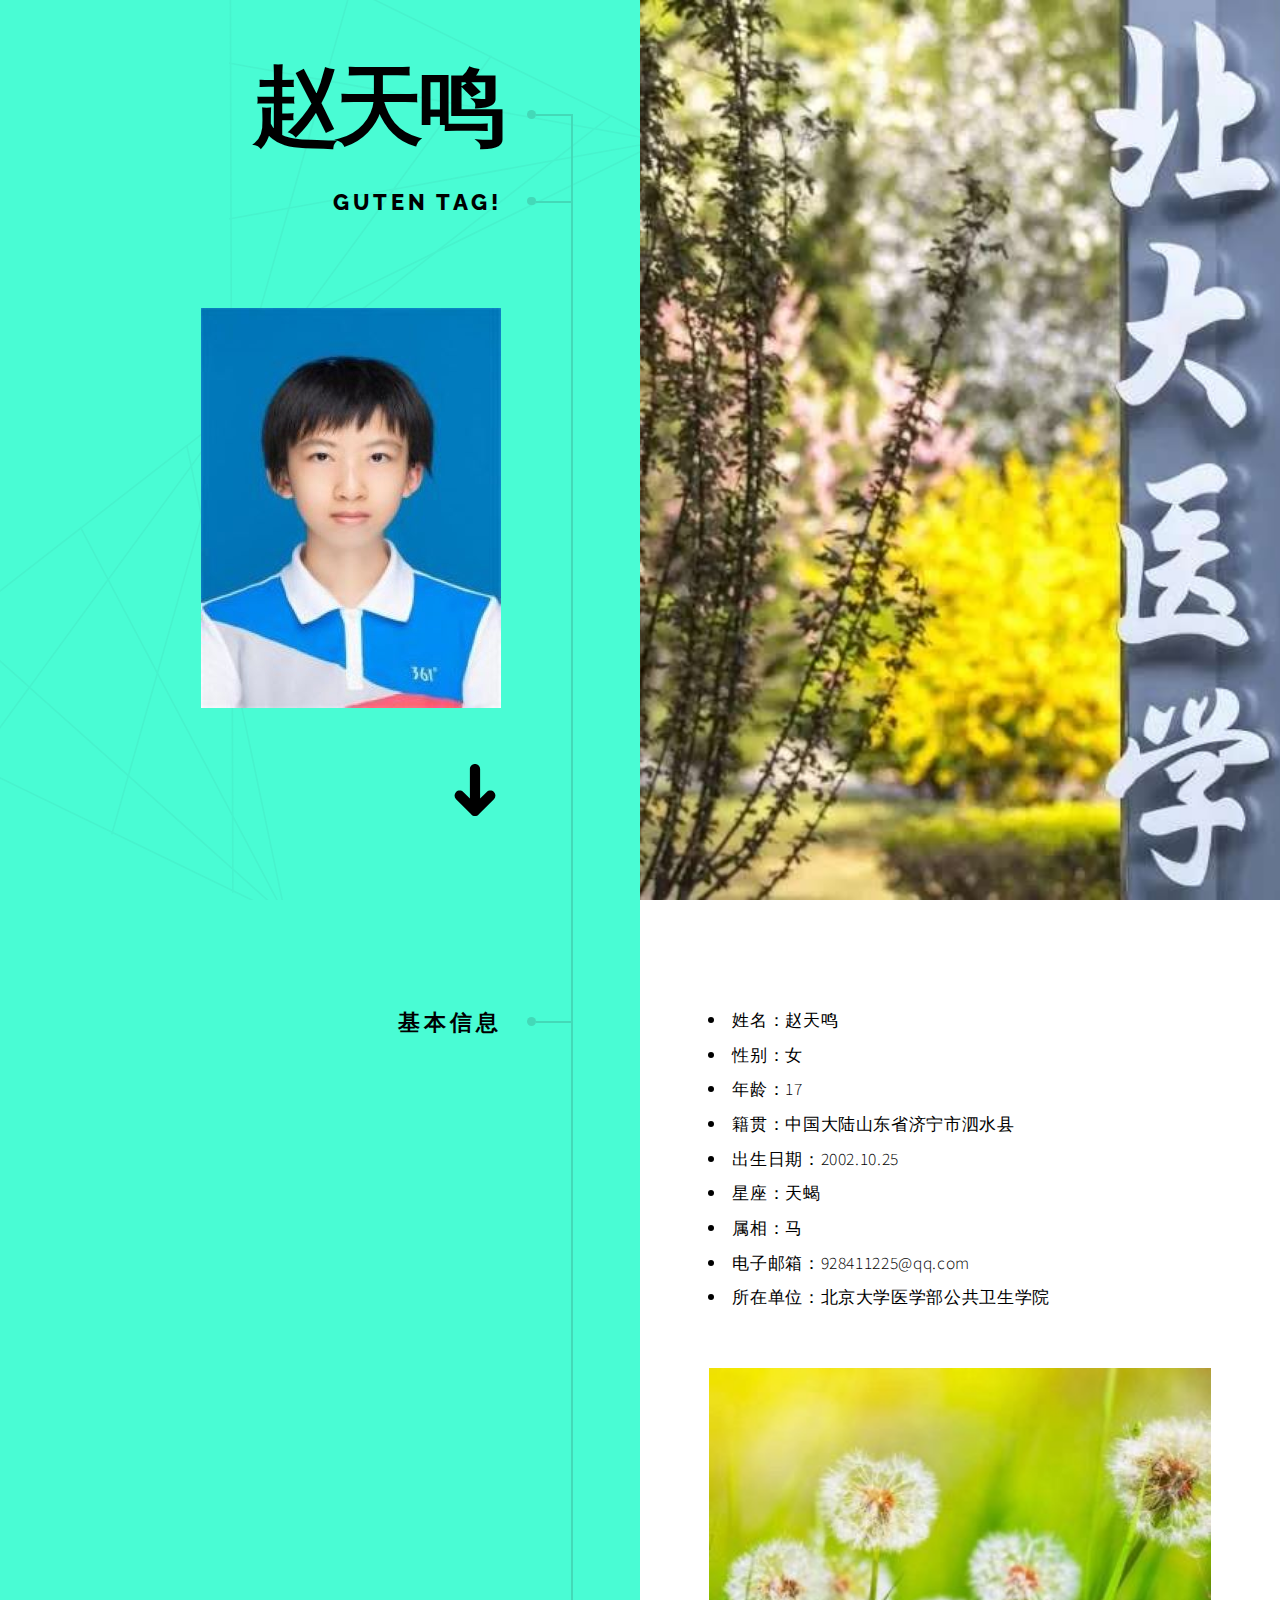
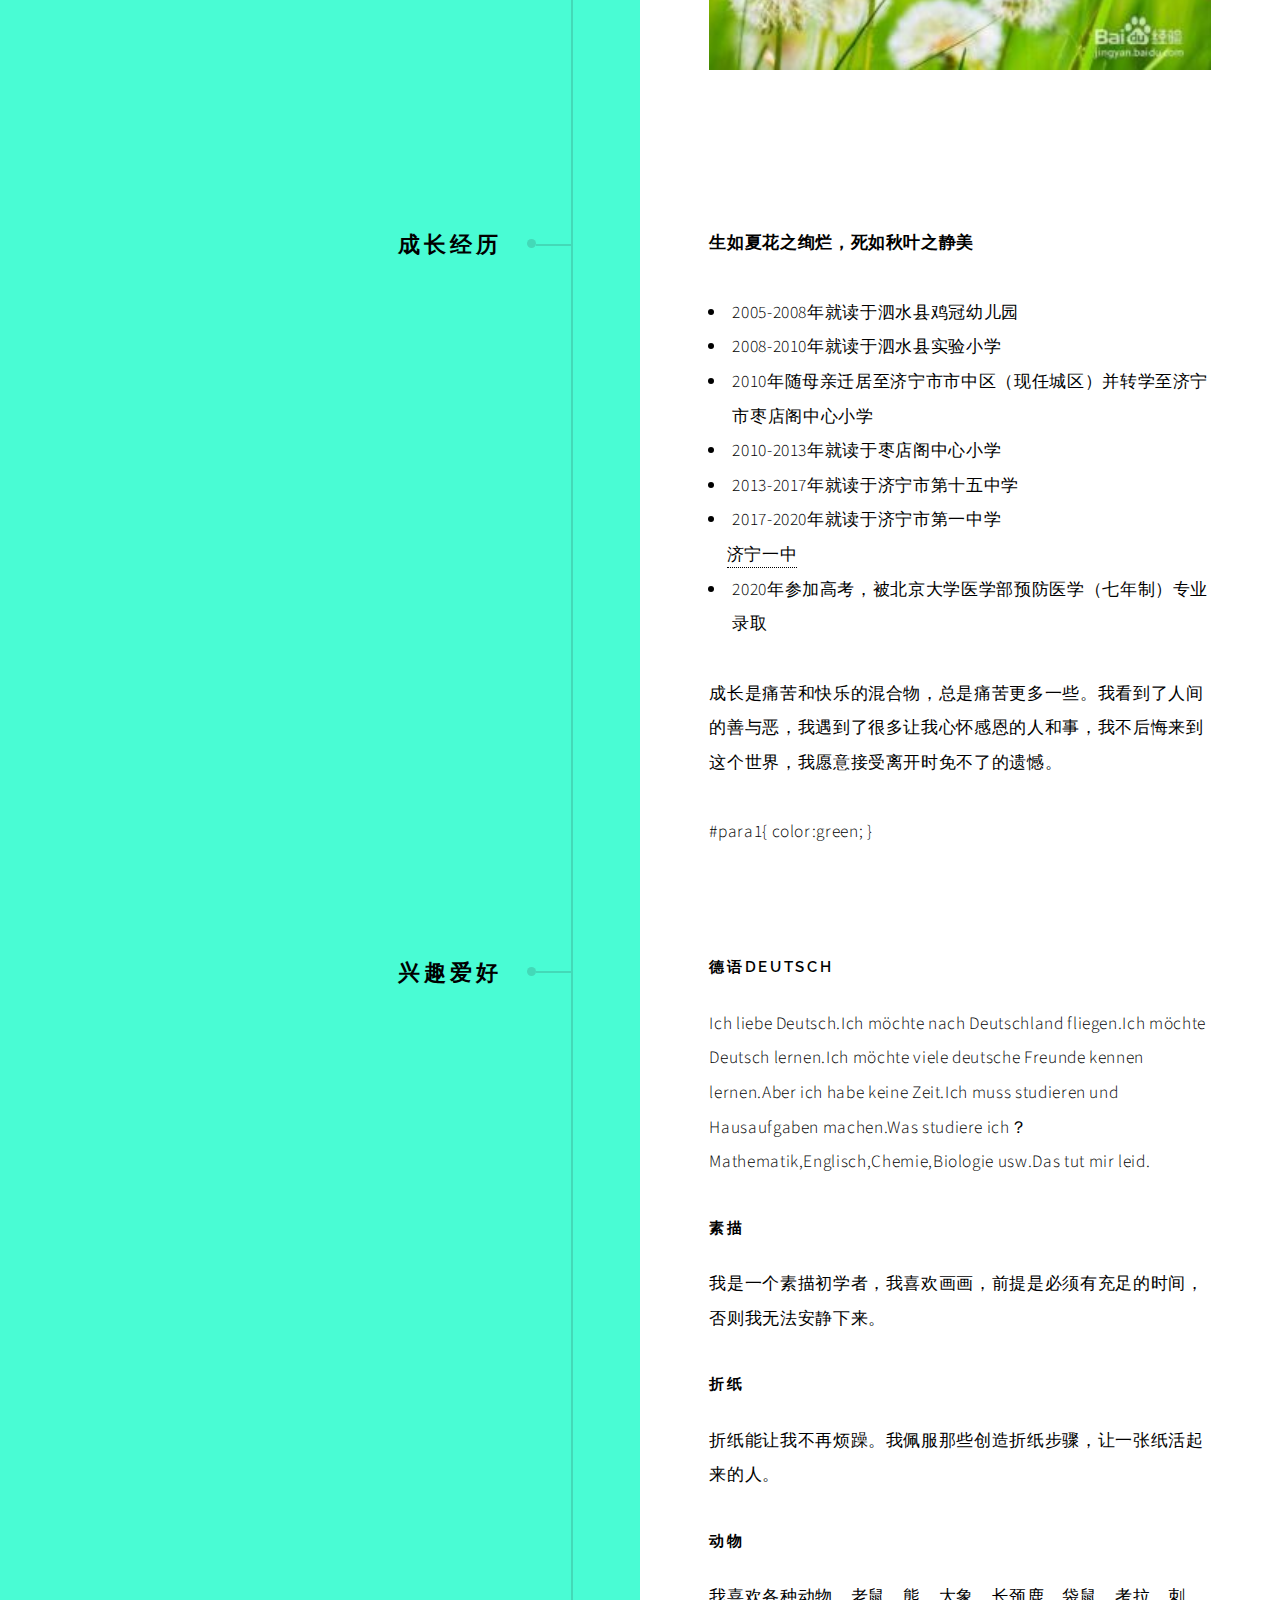
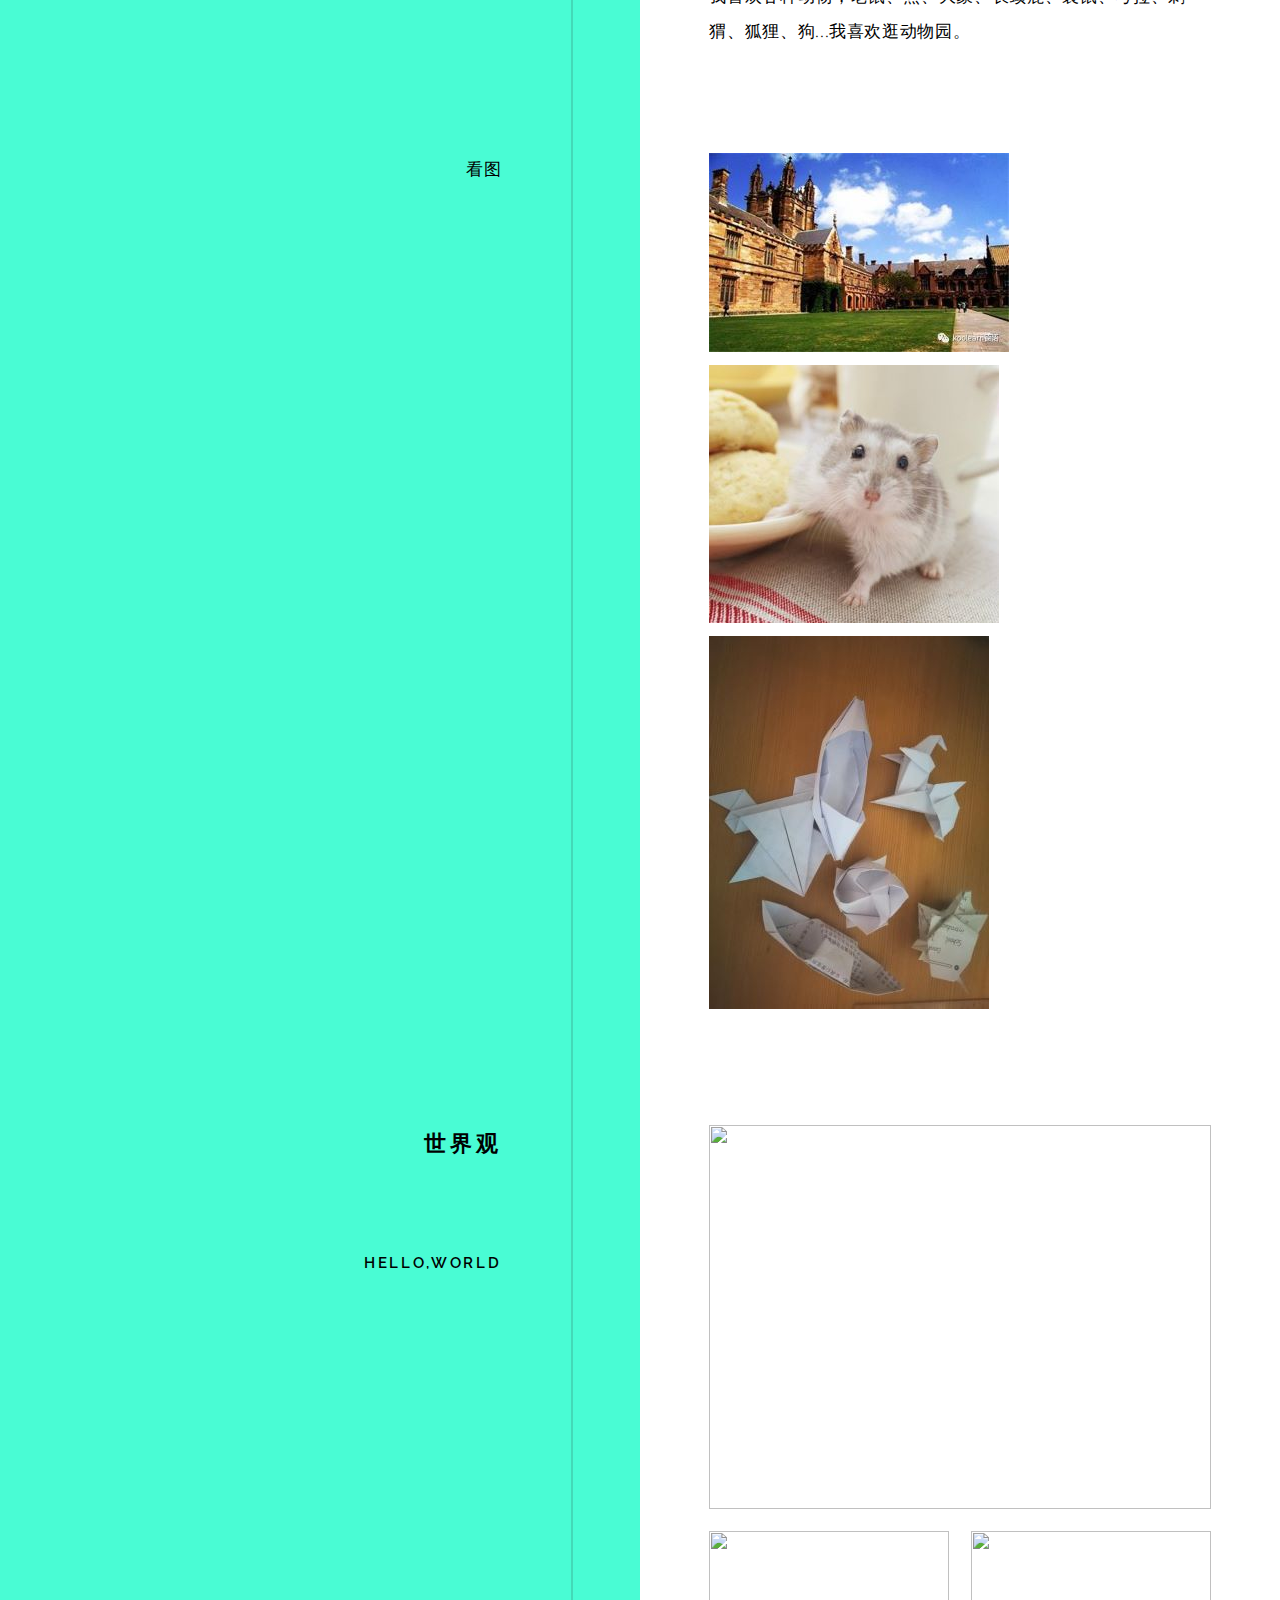
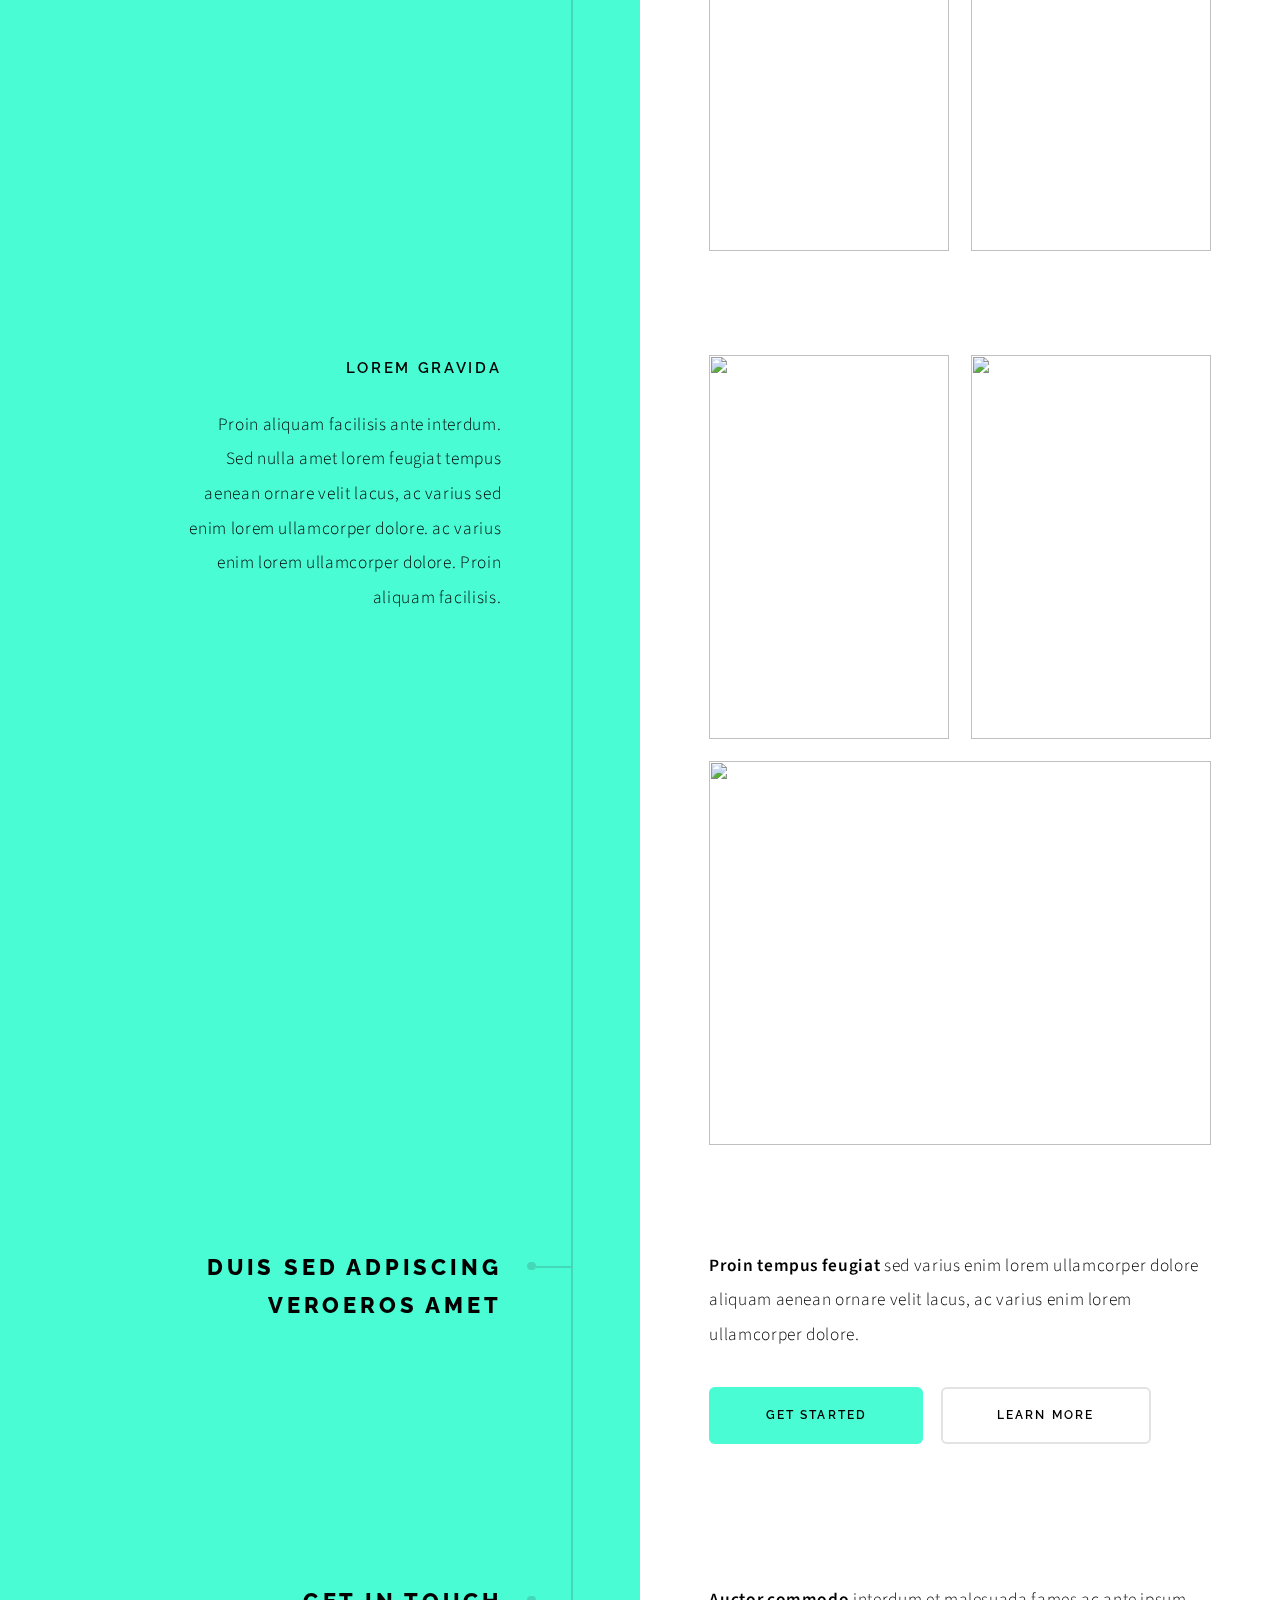
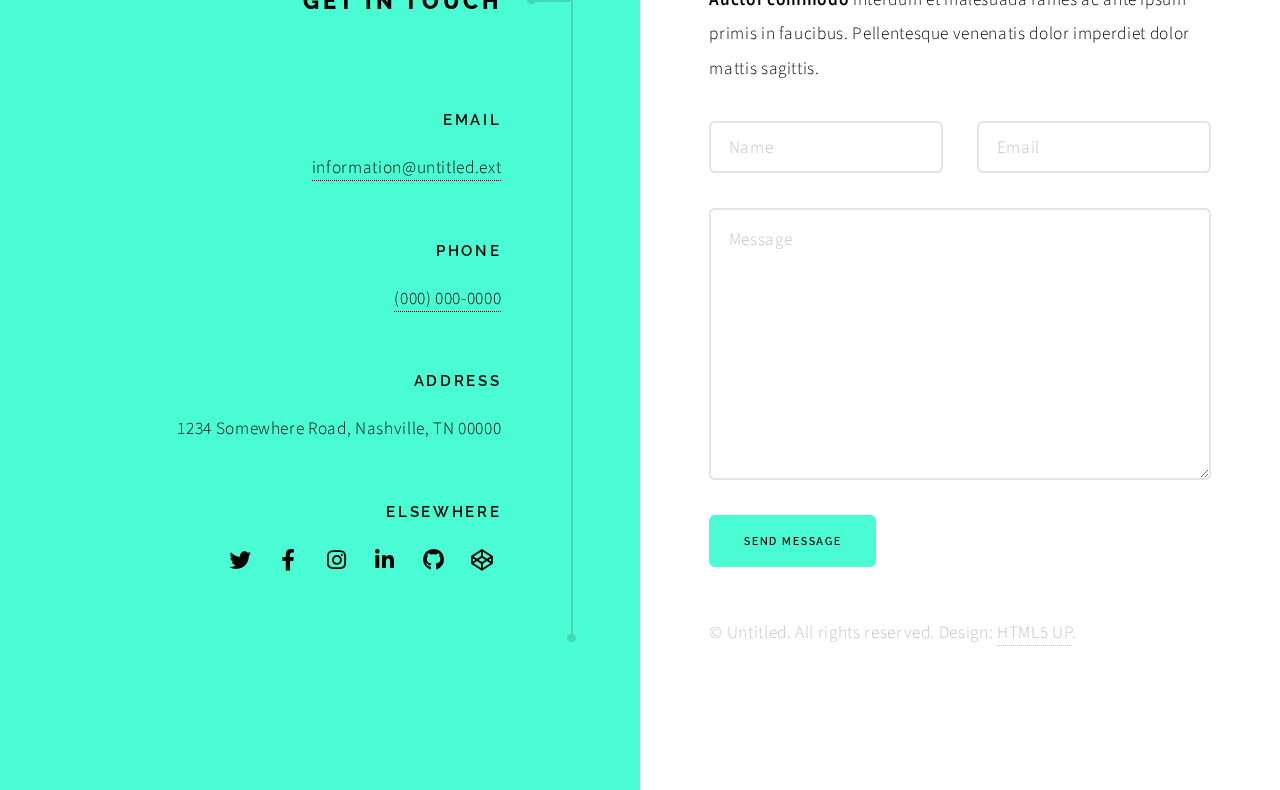
==== index.html @ 49e47f66 "Update index.html" ====
<!DOCTYPE HTML>
<!--
	Paradigm St by HTML5 UP
	html5up.net | @ajlkn
	Free for personal and commercial use under the CCA 3.0 license (html5up.net/license)
-->
<html>
	<head>
		<title>Paradigm Shift by HTML5 UP</title>
		<meta charset="utf-8" />
		<meta name="viewport" content="width=device-width, initial-scale=1, user-scalable=no" />
		<meta name="description" content="" />
		<meta name="keywords" content="" />
		<link rel="stylesheet" href="assets/css/main.css" />
		<link href="assets/main.css"rel="stylesheet"type="text/css"/>
	</head>
	<body class="is-preload">

		<!-- Wrapper -->
			<div id="wrapper">

				<!-- Intro -->
					<section class="intro">
						<header>
							<h1>赵天鸣</h1>
							<h2>Guten Tag!</h2>
							<p><img src="images/20103062341.jpg"></p>
							<ul class="actions">
								<li><a href="#first" class="arrow scrolly"><span class="label">Next</span></a></li>
							</ul>
						</header>
						<div class="content">
							<span class="image fill" data-position="center"><img src="images/123.jpg"></span>
						</div>
					</section>

				<!-- Section -->
					<section id="first">
						<header>
							<h2>基本信息</h2>
						</header>
						<div class="content">
							<ul>
								<li>姓名：赵天鸣</li>
								<li>性别：女</li>
								<li>年龄：17</li>
								<li>籍贯：中国大陆山东省济宁市泗水县</li>
								<li>出生日期：2002.10.25</li>
								<li>星座：天蝎</li>
								<li>属相：马</li>
								<li>电子邮箱：928411225@qq.com</li>
								<li>所在单位：北京大学医学部公共卫生学院</li>

							</ul>
							<span class="image main"><img src="images/pu.jpg" alt="" /></span>
						</div>
					</section>

				<!-- Section -->
					<section>
						<header>
							<h2>成长经历</h2>
						</header>
						<div class="content">
							<p><strong>生如夏花之绚烂，死如秋叶之静美</strong></p>
							<ul>
								<li>2005-2008年就读于泗水县鸡冠幼儿园</li>
								<li>2008-2010年就读于泗水县实验小学</li>
								<li>2010年随母亲迁居至济宁市市中区（现任城区）并转学至济宁市枣店阁中心小学</li>
								<li>2010-2013年就读于枣店阁中心小学</li>
								<li>2013-2017年就读于济宁市第十五中学</li>
								<li>2017-2020年就读于济宁市第一中学</li>
								<a href="https://baike.so.com/doc/6073690-6286766.html">济宁一中</a>
								<li>2020年参加高考，被北京大学医学部预防医学（七年制）专业录取</li>
							</ul>
							<p id="para1">成长是痛苦和快乐的混合物，总是痛苦更多一些。我看到了人间的善与恶，我遇到了很多让我心怀感恩的人和事，我不后悔来到这个世界，我愿意接受离开时免不了的遗憾。</p>
							#para1{
							color:green;
							}
						</div>
					</section>

				<!-- Section -->
					<section>
						<header>
							<h2>兴趣爱好</h2>
						</header>
						<div class="content">
							<h3>德语Deutsch</h3>
							<p>Ich liebe Deutsch.Ich möchte nach Deutschland fliegen.Ich möchte Deutsch lernen.Ich möchte viele deutsche Freunde kennen lernen.Aber ich habe keine Zeit.Ich muss studieren und Hausaufgaben machen.Was studiere ich？Mathematik,Englisch,Chemie,Biologie usw.Das tut mir leid.</p>
							<h3>素描</h3>
							<p>我是一个素描初学者，我喜欢画画，前提是必须有充足的时间，否则我无法安静下来。</p>
							<h3>折纸</h3>
							<p>折纸能让我不再烦躁。我佩服那些创造折纸步骤，让一张纸活起来的人。</p>
							<h3>动物</h3>
							<p>我喜欢各种动物，老鼠、熊、大象、长颈鹿、袋鼠、考拉、刺猬、狐狸、狗...我喜欢逛动物园。

							

						<!-- Section -->
								<section>
									<header>
										看图
									</header>
									<div class="content">
										<div>
											<img src="images/de.jpg" alt="" />
											<img src="image/hua.jpg" alt="" />
										    <img src="images/shu.jpg" alt="" />
											<img src="images/zhi.jpg" alt="" />
										</div>
									</div>
								</section>

							<!-- Section -->
								<section>
									<header>
										<h2>世界观</h2>
										<script type="text/javascript">
											document.write("<h3>Hello,World</h3>")
										</script>
									</header>
									<div class="content">
										<div class="gallery">
											<a href="images/gallery/fulls/05.jpg" class="landscape"><img src="images/gallery/thumbs/05.jpg" alt="" /></a>
											<a href="images/gallery/fulls/06.jpg"><img src="images/gallery/thumbs/06.jpg" alt="" /></a>
											<a href="images/gallery/fulls/07.jpg"><img src="images/gallery/thumbs/07.jpg" alt="" /></a>
										</div>
									</div>
								</section>

							<!-- Section -->
								<section>
									<header>
										<h3>Lorem gravida</h3>
										<p>Proin aliquam facilisis ante interdum. Sed nulla amet lorem feugiat tempus aenean ornare velit lacus, ac varius sed enim lorem ullamcorper dolore.  ac varius enim lorem ullamcorper dolore. Proin aliquam facilisis.</p>
									</header>
									<div class="content">
										<div class="gallery">
											<a href="images/gallery/fulls/08.jpg" class="portrait"><img src="images/gallery/thumbs/08.jpg" alt="" /></a>
											<a href="images/gallery/fulls/09.jpg" class="portrait"><img src="images/gallery/thumbs/09.jpg" alt="" /></a>
											<a href="images/gallery/fulls/10.jpg" class="landscape"><img src="images/gallery/thumbs/10.jpg" alt="" /></a>
										</div>
									</div>
								</section>

						</div>
					</section>

				<!-- Section -->
					<section>
						<header>
							<h2>Duis sed adpiscing veroeros amet</h2>
						</header>
						<div class="content">
							<p><strong>Proin tempus feugiat</strong> sed varius enim lorem ullamcorper dolore aliquam aenean ornare velit lacus, ac varius enim lorem ullamcorper dolore.</p>
							<ul class="actions">
								<li><a href="#" class="button primary large">Get Started</a></li>
								<li><a href="#" class="button large">Learn More</a></li>
							</ul>
						</div>
					</section>

				<!-- Elements -->
				<!--
					<section>
						<header>
							<h2>Elements</h2>
						</header>
						<div class="content">

							<section>
								<header>
									<h3>Text</h3>
								</header>
								<div class="content">
									<p>This is <b>bold</b> and this is <strong>strong</strong>. This is <i>italic</i> and this is <em>emphasized</em>.
									This is <sup>superscript</sup> text and this is <sub>subscript</sub> text.
									This is <u>underlined</u> and this is code: <code>for (;;) { ... }</code>. Finally, <a href="#">this is a link</a>.</p>
									<hr />
									<h2>Heading Level 2</h2>
									<h3>Heading Level 3</h3>
									<h4>Heading Level 4</h4>
									<h5>Heading Level 5</h5>
									<hr />
									<h5>Blockquote</h5>
									<blockquote>Fringilla nisl. Donec accumsan interdum nisi, quis tincidunt felis sagittis eget tempus euismod. Vestibulum ante ipsum primis in faucibus vestibulum. Blandit adipiscing eu felis iaculis volutpat ac adipiscing accumsan faucibus. Vestibulum ante ipsum primis in faucibus lorem ipsum dolor sit amet nullam adipiscing eu felis.</blockquote>
									<h5>Preformatted</h5>
									<pre><code>i = 0;

while (!deck.isInOrder()) {
  print 'Iteration ' + i;
  deck.shuffle();
  i++;
}

print 'Sorted in ' + i + ' iterations.';</code></pre>
								</div>
							</section>

							<section>
								<header>
									<h3>Lists</h3>
								</header>
								<div class="content">

									<h4>Unordered</h4>
									<ul>
										<li>Dolor pulvinar etiam.</li>
										<li>Sagittis adipiscing.</li>
										<li>Felis enim feugiat.</li>
									</ul>

									<h4>Alternate</h4>
									<ul class="alt">
										<li>Dolor pulvinar etiam.</li>
										<li>Sagittis adipiscing.</li>
										<li>Felis enim feugiat.</li>
									</ul>

									<h4>Ordered</h4>
									<ol>
										<li>Dolor pulvinar etiam.</li>
										<li>Etiam vel felis viverra.</li>
										<li>Felis enim feugiat.</li>
										<li>Dolor pulvinar etiam.</li>
										<li>Etiam vel felis lorem.</li>
										<li>Felis enim et feugiat.</li>
									</ol>
									<h4>Icons</h4>
									<ul class="icons">
										<li><a href="#" class="icon brands fa-twitter"><span class="label">Twitter</span></a></li>
										<li><a href="#" class="icon brands fa-facebook-f"><span class="label">Facebook</span></a></li>
										<li><a href="#" class="icon brands fa-instagram"><span class="label">Instagram</span></a></li>
										<li><a href="#" class="icon brands fa-github"><span class="label">Github</span></a></li>
									</ul>

									<h4>Actions</h4>
									<ul class="actions">
										<li><a href="#" class="button primary">Default</a></li>
										<li><a href="#" class="button">Default</a></li>
									</ul>
									<ul class="actions stacked">
										<li><a href="#" class="button primary">Default</a></li>
										<li><a href="#" class="button">Default</a></li>
									</ul>
								</div>
							</section>

							<section>
								<header>
									<h3>Table</h3>
								</header>
								<div class="content">
									<h4>Default</h4>
									<div class="table-wrapper">
										<table>
											<thead>
												<tr>
													<th>Name</th>
													<th>Description</th>
													<th>Price</th>
												</tr>
											</thead>
											<tbody>
												<tr>
													<td>Item One</td>
													<td>Ante turpis integer aliquet porttitor.</td>
													<td>29.99</td>
												</tr>
												<tr>
													<td>Item Two</td>
													<td>Vis ac commodo adipiscing arcu aliquet.</td>
													<td>19.99</td>
												</tr>
												<tr>
													<td>Item Three</td>
													<td> Morbi faucibus arcu accumsan lorem.</td>
													<td>29.99</td>
												</tr>
												<tr>
													<td>Item Four</td>
													<td>Vitae integer tempus condimentum.</td>
													<td>19.99</td>
												</tr>
												<tr>
													<td>Item Five</td>
													<td>Ante turpis integer aliquet porttitor.</td>
													<td>29.99</td>
												</tr>
											</tbody>
											<tfoot>
												<tr>
													<td colspan="2"></td>
													<td>100.00</td>
												</tr>
											</tfoot>
										</table>
									</div>

									<h4>Alternate</h4>
									<div class="table-wrapper">
										<table class="alt">
											<thead>
												<tr>
													<th>Name</th>
													<th>Description</th>
													<th>Price</th>
												</tr>
											</thead>
											<tbody>
												<tr>
													<td>Item One</td>
													<td>Ante turpis integer aliquet porttitor.</td>
													<td>29.99</td>
												</tr>
												<tr>
													<td>Item Two</td>
													<td>Vis ac commodo adipiscing arcu aliquet.</td>
													<td>19.99</td>
												</tr>
												<tr>
													<td>Item Three</td>
													<td> Morbi faucibus arcu accumsan lorem.</td>
													<td>29.99</td>
												</tr>
												<tr>
													<td>Item Four</td>
													<td>Vitae integer tempus condimentum.</td>
													<td>19.99</td>
												</tr>
												<tr>
													<td>Item Five</td>
													<td>Ante turpis integer aliquet porttitor.</td>
													<td>29.99</td>
												</tr>
											</tbody>
											<tfoot>
												<tr>
													<td colspan="2"></td>
													<td>100.00</td>
												</tr>
											</tfoot>
										</table>
									</div>
								</div>
							</section>

							<section>
								<header>
									<h3>Buttons</h3>
								</header>
								<div class="content">
									<ul class="actions">
										<li><a href="#" class="button primary">Primary</a></li>
										<li><a href="#" class="button">Default</a></li>
									</ul>
									<ul class="actions">
										<li><a href="#" class="button large">Large</a></li>
										<li><a href="#" class="button">Default</a></li>
										<li><a href="#" class="button small">Small</a></li>
									</ul>
									<ul class="actions">
										<li><a href="#" class="button primary icon solid fa-download">Icon</a></li>
										<li><a href="#" class="button icon solid fa-download">Icon</a></li>
									</ul>
									<ul class="actions">
										<li><span class="button primary disabled">Disabled</span></li>
										<li><span class="button disabled">Disabled</span></li>
									</ul>
								</div>
							</section>

							<section>
								<header>
									<h3>Form</h3>
								</header>
								<div class="content">
									<form method="post" action="#">
										<div class="fields">
											<div class="field half">
												<label for="demo-name">Name</label>
												<input type="text" name="demo-name" id="demo-name" value="" placeholder="Jane Doe" />
											</div>
											<div class="field half">
												<label for="demo-email">Email</label>
												<input type="email" name="demo-email" id="demo-email" value="" placeholder="jane@untitled.tld" />
											</div>
											<div class="field">
												<label for="demo-category">Category</label>
												<select name="demo-category" id="demo-category">
													<option value="">-</option>
													<option value="1">Manufacturing</option>
													<option value="1">Shipping</option>
													<option value="1">Administration</option>
													<option value="1">Human Resources</option>
												</select>
											</div>
											<div class="field half">
												<input type="radio" id="demo-priority-low" name="demo-priority" checked>
												<label for="demo-priority-low">Low</label>
											</div>
											<div class="field half">
												<input type="radio" id="demo-priority-high" name="demo-priority">
												<label for="demo-priority-high">High</label>
											</div>
											<div class="field half">
												<input type="checkbox" id="demo-copy" name="demo-copy">
												<label for="demo-copy">Email me a copy</label>
											</div>
											<div class="field half">
												<input type="checkbox" id="demo-human" name="demo-human" checked>
												<label for="demo-human">Not a robot</label>
											</div>
											<div class="field">
												<label for="demo-message">Message</label>
												<textarea name="demo-message" id="demo-message" placeholder="Enter your message" rows="6"></textarea>
											</div>
										</div>
										<ul class="actions">
											<li><input type="submit" value="Send Message" class="primary" /></li>
											<li><input type="reset" value="Reset" /></li>
										</ul>
									</form>
								</div>
							</section>

						</div>
					</section>
				-->

				<!-- Section -->
					<section>
						<header>
							<h2>Get in touch</h2>
						</header>
						<div class="content">
							<p><strong>Auctor commodo</strong> interdum et malesuada fames ac ante ipsum primis in faucibus. Pellentesque venenatis dolor imperdiet dolor mattis sagittis.</p>
							<form>
								<div class="fields">
									<div class="field half">
										<input type="text" name="name" id="name" placeholder="Name" />
									</div>
									<div class="field half">
										<input type="email" name="email" id="email" placeholder="Email" />
									</div>
									<div class="field">
										<textarea name="message" id="message" placeholder="Message" rows="7"></textarea>
									</div>
								</div>
								<ul class="actions">
									<li><input type="submit" value="Send Message" class="button primary" /></li>
								</ul>
							</form>
						</div>
						<footer>
							<ul class="items">
								<li>
									<h3>Email</h3>
									<a href="#">information@untitled.ext</a>
								</li>
								<li>
									<h3>Phone</h3>
									<a href="#">(000) 000-0000</a>
								</li>
								<li>
									<h3>Address</h3>
									<span>1234 Somewhere Road, Nashville, TN 00000</span>
								</li>
								<li>
									<h3>Elsewhere</h3>
									<ul class="icons">
										<li><a href="#" class="icon brands fa-twitter"><span class="label">Twitter</span></a></li>
										<li><a href="#" class="icon brands fa-facebook-f"><span class="label">Facebook</span></a></li>
										<li><a href="#" class="icon brands fa-instagram"><span class="label">Instagram</span></a></li>
										<li><a href="#" class="icon brands fa-linkedin-in"><span class="label">LinkedIn</span></a></li>
										<li><a href="#" class="icon brands fa-github"><span class="label">GitHub</span></a></li>
										<li><a href="#" class="icon brands fa-codepen"><span class="label">Codepen</span></a></li>
									</ul>
								</li>
							</ul>
						</footer>
					</section>

				<!-- Copyright -->
					<div class="copyright">&copy; Untitled. All rights reserved. Design: <a href="https://html5up.net">HTML5 UP</a>.</div>

			</div>

		<!-- Scripts -->
			<script src="assets/js/jquery.min.js"></script>
			<script src="assets/js/jquery.scrolly.min.js"></script>
			<script src="assets/js/browser.min.js"></script>
			<script src="assets/js/breakpoints.min.js"></script>
			<script src="assets/js/util.js"></script>
			<script src="assets/js/main.js"></script>

	</body>
</html>
---- assets/css/main.css ----
@import url(fontawesome-all.min.css);
@import url("https://fonts.googleapis.com/css?family=Source+Sans+Pro:300,600,700,300i,600i,700i|Raleway:600,800");

/*
	Paradigm Shift by HTML5 UP
	html5up.net | @ajlkn
	Free for personal and commercial use under the CCA 3.0 license (html5up.net/license)
*/

html, body, div, span, applet, object,
iframe, h1, h2, h3, h4, h5, h6, p, blockquote,
pre, a, abbr, acronym, address, big, cite,
code, del, dfn, em, img, ins, kbd, q, s, samp,
small, strike, strong, sub, sup, tt, var, b,
u, i, center, dl, dt, dd, ol, ul, li, fieldset,
form, label, legend, table, caption, tbody,
tfoot, thead, tr, th, td, article, aside,
canvas, details, embed, figure, figcaption,
footer, header, hgroup, menu, nav, output, ruby,
section, summary, time, mark, audio, video {
	margin: 0;
	padding: 0;
	border: 0;
	font-size: 100%;
	font: inherit;
	vertical-align: baseline;}

article, aside, details, figcaption, figure,
footer, header, hgroup, menu, nav, section {
	display: block;}

body {
	line-height: 1;
}

ol, ul {
	list-style: none;
}

blockquote, q {
	quotes: none;
}

	blockquote:before, blockquote:after, q:before, q:after {
		content: '';
		content: none;
	}

table {
	border-collapse: collapse;
	border-spacing: 0;
}

body {
	-webkit-text-size-adjust: none;
}

mark {
	background-color: transparent;
	color: inherit;
}

input::-moz-focus-inner {
	border: 0;
	padding: 0;
}

input, select, textarea {
	-moz-appearance: none;
	-webkit-appearance: none;
	-ms-appearance: none;
	appearance: none;
}

/* Basic */

	@-ms-viewport {
		width: device-width;
	}

	body {
		-ms-overflow-style: scrollbar;
	}

	@media screen and (max-width: 480px) {

		html, body {
			min-width: 320px;
		}

	}

	html {
		box-sizing: border-box;
	}

	*, *:before, *:after {
		box-sizing: inherit;
	}

	html {
		overflow-x: hidden;
	}

	body {
		background: #ffffff;
		overflow-x: hidden;
	}

		body.is-preload *, body.is-preload *:before, body.is-preload *:after {
			-moz-animation: none !important;
			-webkit-animation: none !important;
			-ms-animation: none !important;
			animation: none !important;
			-moz-transition: none !important;
			-webkit-transition: none !important;
			-ms-transition: none !important;
			transition: none !important;
		}

/* Typography */

	html {
		font-size: 18pt;
	}

		@media screen and (max-width: 1920px) {

			html {
				font-size: 13pt;
			}

		}

		@media screen and (max-width: 1152px) {

			html {
				font-size: 14pt;
			}

		}

		@media screen and (max-width: 736px) {

			html {
				font-size: 12pt;
			}

		}

		@media screen and (max-width: 480px) {

			html {
				font-size: 11pt;
			}

		}

	body {
		background-color: #ffffff;
		color: #000000;
	}

	body, input, select, textarea {
		color: #000000;
		font-family: "Source Sans Pro", Helvetica, sans-serif;
		font-size: 1rem;
		font-weight: 300;
		letter-spacing: 0.0375em;
		line-height: 2;
	}

	a {
		-moz-transition: border-bottom-color 0.25s ease-in-out;
		-webkit-transition: border-bottom-color 0.25s ease-in-out;
		-ms-transition: border-bottom-color 0.25s ease-in-out;
		transition: border-bottom-color 0.25s ease-in-out;
		text-decoration: none;
		color: #000000;
		border-bottom: dotted 1px;
	}

		a:hover {
			text-decoration: none;
			border-bottom-color: transparent;
		}

	strong, b {
		font-weight: 600;
		color: #000000;
	}

	em, i {
		font-style: italic;
	}

	p {
		margin: 0 0 2rem 0;
	}

	h1, h2, h3, h4, h5, h6 {
		color: #000000;
		font-family: "Raleway", Helvetica, sans-serif;
		font-weight: 600;
		letter-spacing: 0.175em;
		line-height: 1.75;
		margin: 0 0 1.5rem 0;
		text-transform: uppercase;
	}

		h1 a, h2 a, h3 a, h4 a, h5 a, h6 a {
			color: inherit;
			text-decoration: none;
		}

	h1 {
		font-family: "Source Sans Pro", Helvetica, sans-serif;
		font-size: 5rem;
		font-weight: 700;
		letter-spacing: -0.05em;
		line-height: 1.1;
		margin: 0 0 1.5rem 0;
		text-transform: none;
	}

	h2 {
		font-size: 1.25rem;
		font-weight: 800;
		margin: 0 0 2rem 0;
	}

	h3 {
		font-size: 0.875rem;
	}

	h4 {
		font-size: 0.875rem;
	}

	h5 {
		font-size: 0.75rem;
	}

	h6 {
		font-size: 0.625rem;
	}

	@media screen and (max-width: 736px) {

		h1 {
			font-size: 4.5rem;
			line-height: 1.1;
		}

		h2 {
			font-size: 1.25rem;
			line-height: 1.7;
		}

		h3 {
			font-size: 0.9rem;
		}

		h4 {
			font-size: 0.75rem;
		}

		h5 {
			font-size: 0.675rem;
		}

	}

	@media screen and (max-width: 360px) {

		h1 {
			font-size: 3.75rem;
		}

		h2 {
			font-size: 1.125rem;
		}

		h3 {
			font-size: 0.8rem;
		}

		h4 {
			font-size: 0.675rem;
		}

		h5 {
			font-size: 0.675rem;
		}

	}

	sub {
		font-size: 0.8rem;
		position: relative;
		top: 0.5rem;
	}

	sup {
		font-size: 0.8rem;
		position: relative;
		top: -0.5rem;
	}

	blockquote {
		border-left: solid 0.5rem rgba(144, 144, 144, 0.25);
		font-style: italic;
		margin: 0 0 2rem 0;
		padding: 1rem 0 1rem 2rem;
	}

	code {
		background: rgba(144, 144, 144, 0.1);
		border-radius: 0.325rem;
		font-family: "Courier New", monospace;
		font-size: 0.9rem;
		margin: 0 0.25rem;
		padding: 0.25rem 0.65rem;
	}

	pre {
		-webkit-overflow-scrolling: touch;
		font-family: "Courier New", monospace;
		font-size: 0.9rem;
		margin: 0 0 2rem 0;
		width: 100%;
	}

		pre code {
			display: block;
			line-height: 1.75;
			padding: 1rem 1.5rem;
			overflow-x: auto;
		}

	hr {
		border: 0;
		border-bottom: solid 2px rgba(144, 144, 144, 0.25);
		margin: 3rem 0;
	}

		hr.major {
			margin: 5rem 0;
		}

		@media screen and (max-width: 736px) {

			hr.major {
				margin: 3rem 0;
			}

		}

/* Row */

	.row {
		display: flex;
		flex-wrap: wrap;
		box-sizing: border-box;
		align-items: stretch;
	}

		.row > * {
			box-sizing: border-box;
		}

		.row.gtr-uniform > * > :last-child {
			margin-bottom: 0;
		}

		.row.aln-left {
			justify-content: flex-start;
		}

		.row.aln-center {
			justify-content: center;
		}

		.row.aln-right {
			justify-content: flex-end;
		}

		.row.aln-top {
			align-items: flex-start;
		}

		.row.aln-middle {
			align-items: center;
		}

		.row.aln-bottom {
			align-items: flex-end;
		}

		.row > .imp {
			order: -1;
		}

		.row > .col-1 {
			width: 8.33333%;
		}

		.row > .off-1 {
			margin-left: 8.33333%;
		}

		.row > .col-2 {
			width: 16.66667%;
		}

		.row > .off-2 {
			margin-left: 16.66667%;
		}

		.row > .col-3 {
			width: 25%;
		}

		.row > .off-3 {
			margin-left: 25%;
		}

		.row > .col-4 {
			width: 33.33333%;
		}

		.row > .off-4 {
			margin-left: 33.33333%;
		}

		.row > .col-5 {
			width: 41.66667%;
		}

		.row > .off-5 {
			margin-left: 41.66667%;
		}

		.row > .col-6 {
			width: 50%;
		}

		.row > .off-6 {
			margin-left: 50%;
		}

		.row > .col-7 {
			width: 58.33333%;
		}

		.row > .off-7 {
			margin-left: 58.33333%;
		}

		.row > .col-8 {
			width: 66.66667%;
		}

		.row > .off-8 {
			margin-left: 66.66667%;
		}

		.row > .col-9 {
			width: 75%;
		}

		.row > .off-9 {
			margin-left: 75%;
		}

		.row > .col-10 {
			width: 83.33333%;
		}

		.row > .off-10 {
			margin-left: 83.33333%;
		}

		.row > .col-11 {
			width: 91.66667%;
		}

		.row > .off-11 {
			margin-left: 91.66667%;
		}

		.row > .col-12 {
			width: 100%;
		}

		.row > .off-12 {
			margin-left: 100%;
		}

		.row.gtr-0 {
			margin-top: 0;
			margin-left: 0rem;
		}

			.row.gtr-0 > * {
				padding: 0 0 0 0rem;
			}

			.row.gtr-0.gtr-uniform {
				margin-top: 0rem;
			}

				.row.gtr-0.gtr-uniform > * {
					padding-top: 0rem;
				}

		.row.gtr-25 {
			margin-top: 0;
			margin-left: -0.5rem;
		}

			.row.gtr-25 > * {
				padding: 0 0 0 0.5rem;
			}

			.row.gtr-25.gtr-uniform {
				margin-top: -0.5rem;
			}

				.row.gtr-25.gtr-uniform > * {
					padding-top: 0.5rem;
				}

		.row.gtr-50 {
			margin-top: 0;
			margin-left: -1rem;
		}

			.row.gtr-50 > * {
				padding: 0 0 0 1rem;
			}

			.row.gtr-50.gtr-uniform {
				margin-top: -1rem;
			}

				.row.gtr-50.gtr-uniform > * {
					padding-top: 1rem;
				}

		.row {
			margin-top: 0;
			margin-left: -2rem;
		}

			.row > * {
				padding: 0 0 0 2rem;
			}

			.row.gtr-uniform {
				margin-top: -2rem;
			}

				.row.gtr-uniform > * {
					padding-top: 2rem;
				}

		.row.gtr-150 {
			margin-top: 0;
			margin-left: -3rem;
		}

			.row.gtr-150 > * {
				padding: 0 0 0 3rem;
			}

			.row.gtr-150.gtr-uniform {
				margin-top: -3rem;
			}

				.row.gtr-150.gtr-uniform > * {
					padding-top: 3rem;
				}

		.row.gtr-200 {
			margin-top: 0;
			margin-left: -4rem;
		}

			.row.gtr-200 > * {
				padding: 0 0 0 4rem;
			}

			.row.gtr-200.gtr-uniform {
				margin-top: -4rem;
			}

				.row.gtr-200.gtr-uniform > * {
					padding-top: 4rem;
				}

		@media screen and (max-width: 1920px) {

			.row {
				display: flex;
				flex-wrap: wrap;
				box-sizing: border-box;
				align-items: stretch;
			}

				.row > * {
					box-sizing: border-box;
				}

				.row.gtr-uniform > * > :last-child {
					margin-bottom: 0;
				}

				.row.aln-left {
					justify-content: flex-start;
				}

				.row.aln-center {
					justify-content: center;
				}

				.row.aln-right {
					justify-content: flex-end;
				}

				.row.aln-top {
					align-items: flex-start;
				}

				.row.aln-middle {
					align-items: center;
				}

				.row.aln-bottom {
					align-items: flex-end;
				}

				.row > .imp-xlarge {
					order: -1;
				}

				.row > .col-1-xlarge {
					width: 8.33333%;
				}

				.row > .off-1-xlarge {
					margin-left: 8.33333%;
				}

				.row > .col-2-xlarge {
					width: 16.66667%;
				}

				.row > .off-2-xlarge {
					margin-left: 16.66667%;
				}

				.row > .col-3-xlarge {
					width: 25%;
				}

				.row > .off-3-xlarge {
					margin-left: 25%;
				}

				.row > .col-4-xlarge {
					width: 33.33333%;
				}

				.row > .off-4-xlarge {
					margin-left: 33.33333%;
				}

				.row > .col-5-xlarge {
					width: 41.66667%;
				}

				.row > .off-5-xlarge {
					margin-left: 41.66667%;
				}

				.row > .col-6-xlarge {
					width: 50%;
				}

				.row > .off-6-xlarge {
					margin-left: 50%;
				}

				.row > .col-7-xlarge {
					width: 58.33333%;
				}

				.row > .off-7-xlarge {
					margin-left: 58.33333%;
				}

				.row > .col-8-xlarge {
					width: 66.66667%;
				}

				.row > .off-8-xlarge {
					margin-left: 66.66667%;
				}

				.row > .col-9-xlarge {
					width: 75%;
				}

				.row > .off-9-xlarge {
					margin-left: 75%;
				}

				.row > .col-10-xlarge {
					width: 83.33333%;
				}

				.row > .off-10-xlarge {
					margin-left: 83.33333%;
				}

				.row > .col-11-xlarge {
					width: 91.66667%;
				}

				.row > .off-11-xlarge {
					margin-left: 91.66667%;
				}

				.row > .col-12-xlarge {
					width: 100%;
				}

				.row > .off-12-xlarge {
					margin-left: 100%;
				}

				.row.gtr-0 {
					margin-top: 0;
					margin-left: 0rem;
				}

					.row.gtr-0 > * {
						padding: 0 0 0 0rem;
					}

					.row.gtr-0.gtr-uniform {
						margin-top: 0rem;
					}

						.row.gtr-0.gtr-uniform > * {
							padding-top: 0rem;
						}

				.row.gtr-25 {
					margin-top: 0;
					margin-left: -0.5rem;
				}

					.row.gtr-25 > * {
						padding: 0 0 0 0.5rem;
					}

					.row.gtr-25.gtr-uniform {
						margin-top: -0.5rem;
					}

						.row.gtr-25.gtr-uniform > * {
							padding-top: 0.5rem;
						}

				.row.gtr-50 {
					margin-top: 0;
					margin-left: -1rem;
				}

					.row.gtr-50 > * {
						padding: 0 0 0 1rem;
					}

					.row.gtr-50.gtr-uniform {
						margin-top: -1rem;
					}

						.row.gtr-50.gtr-uniform > * {
							padding-top: 1rem;
						}

				.row {
					margin-top: 0;
					margin-left: -2rem;
				}

					.row > * {
						padding: 0 0 0 2rem;
					}

					.row.gtr-uniform {
						margin-top: -2rem;
					}

						.row.gtr-uniform > * {
							padding-top: 2rem;
						}

				.row.gtr-150 {
					margin-top: 0;
					margin-left: -3rem;
				}

					.row.gtr-150 > * {
						padding: 0 0 0 3rem;
					}

					.row.gtr-150.gtr-uniform {
						margin-top: -3rem;
					}

						.row.gtr-150.gtr-uniform > * {
							padding-top: 3rem;
						}

				.row.gtr-200 {
					margin-top: 0;
					margin-left: -4rem;
				}

					.row.gtr-200 > * {
						padding: 0 0 0 4rem;
					}

					.row.gtr-200.gtr-uniform {
						margin-top: -4rem;
					}

						.row.gtr-200.gtr-uniform > * {
							padding-top: 4rem;
						}

		}

		@media screen and (max-width: 1280px) {

			.row {
				display: flex;
				flex-wrap: wrap;
				box-sizing: border-box;
				align-items: stretch;
			}

				.row > * {
					box-sizing: border-box;
				}

				.row.gtr-uniform > * > :last-child {
					margin-bottom: 0;
				}

				.row.aln-left {
					justify-content: flex-start;
				}

				.row.aln-center {
					justify-content: center;
				}

				.row.aln-right {
					justify-content: flex-end;
				}

				.row.aln-top {
					align-items: flex-start;
				}

				.row.aln-middle {
					align-items: center;
				}

				.row.aln-bottom {
					align-items: flex-end;
				}

				.row > .imp-large {
					order: -1;
				}

				.row > .col-1-large {
					width: 8.33333%;
				}

				.row > .off-1-large {
					margin-left: 8.33333%;
				}

				.row > .col-2-large {
					width: 16.66667%;
				}

				.row > .off-2-large {
					margin-left: 16.66667%;
				}

				.row > .col-3-large {
					width: 25%;
				}

				.row > .off-3-large {
					margin-left: 25%;
				}

				.row > .col-4-large {
					width: 33.33333%;
				}

				.row > .off-4-large {
					margin-left: 33.33333%;
				}

				.row > .col-5-large {
					width: 41.66667%;
				}

				.row > .off-5-large {
					margin-left: 41.66667%;
				}

				.row > .col-6-large {
					width: 50%;
				}

				.row > .off-6-large {
					margin-left: 50%;
				}

				.row > .col-7-large {
					width: 58.33333%;
				}

				.row > .off-7-large {
					margin-left: 58.33333%;
				}

				.row > .col-8-large {
					width: 66.66667%;
				}

				.row > .off-8-large {
					margin-left: 66.66667%;
				}

				.row > .col-9-large {
					width: 75%;
				}

				.row > .off-9-large {
					margin-left: 75%;
				}

				.row > .col-10-large {
					width: 83.33333%;
				}

				.row > .off-10-large {
					margin-left: 83.33333%;
				}

				.row > .col-11-large {
					width: 91.66667%;
				}

				.row > .off-11-large {
					margin-left: 91.66667%;
				}

				.row > .col-12-large {
					width: 100%;
				}

				.row > .off-12-large {
					margin-left: 100%;
				}

				.row.gtr-0 {
					margin-top: 0;
					margin-left: 0rem;
				}

					.row.gtr-0 > * {
						padding: 0 0 0 0rem;
					}

					.row.gtr-0.gtr-uniform {
						margin-top: 0rem;
					}

						.row.gtr-0.gtr-uniform > * {
							padding-top: 0rem;
						}

				.row.gtr-25 {
					margin-top: 0;
					margin-left: -0.375rem;
				}

					.row.gtr-25 > * {
						padding: 0 0 0 0.375rem;
					}

					.row.gtr-25.gtr-uniform {
						margin-top: -0.375rem;
					}

						.row.gtr-25.gtr-uniform > * {
							padding-top: 0.375rem;
						}

				.row.gtr-50 {
					margin-top: 0;
					margin-left: -0.75rem;
				}

					.row.gtr-50 > * {
						padding: 0 0 0 0.75rem;
					}

					.row.gtr-50.gtr-uniform {
						margin-top: -0.75rem;
					}

						.row.gtr-50.gtr-uniform > * {
							padding-top: 0.75rem;
						}

				.row {
					margin-top: 0;
					margin-left: -1.5rem;
				}

					.row > * {
						padding: 0 0 0 1.5rem;
					}

					.row.gtr-uniform {
						margin-top: -1.5rem;
					}

						.row.gtr-uniform > * {
							padding-top: 1.5rem;
						}

				.row.gtr-150 {
					margin-top: 0;
					margin-left: -2.25rem;
				}

					.row.gtr-150 > * {
						padding: 0 0 0 2.25rem;
					}

					.row.gtr-150.gtr-uniform {
						margin-top: -2.25rem;
					}

						.row.gtr-150.gtr-uniform > * {
							padding-top: 2.25rem;
						}

				.row.gtr-200 {
					margin-top: 0;
					margin-left: -3rem;
				}

					.row.gtr-200 > * {
						padding: 0 0 0 3rem;
					}

					.row.gtr-200.gtr-uniform {
						margin-top: -3rem;
					}

						.row.gtr-200.gtr-uniform > * {
							padding-top: 3rem;
						}

		}

		@media screen and (max-width: 1152px) {

			.row {
				display: flex;
				flex-wrap: wrap;
				box-sizing: border-box;
				align-items: stretch;
			}

				.row > * {
					box-sizing: border-box;
				}

				.row.gtr-uniform > * > :last-child {
					margin-bottom: 0;
				}

				.row.aln-left {
					justify-content: flex-start;
				}

				.row.aln-center {
					justify-content: center;
				}

				.row.aln-right {
					justify-content: flex-end;
				}

				.row.aln-top {
					align-items: flex-start;
				}

				.row.aln-middle {
					align-items: center;
				}

				.row.aln-bottom {
					align-items: flex-end;
				}

				.row > .imp-medium {
					order: -1;
				}

				.row > .col-1-medium {
					width: 8.33333%;
				}

				.row > .off-1-medium {
					margin-left: 8.33333%;
				}

				.row > .col-2-medium {
					width: 16.66667%;
				}

				.row > .off-2-medium {
					margin-left: 16.66667%;
				}

				.row > .col-3-medium {
					width: 25%;
				}

				.row > .off-3-medium {
					margin-left: 25%;
				}

				.row > .col-4-medium {
					width: 33.33333%;
				}

				.row > .off-4-medium {
					margin-left: 33.33333%;
				}

				.row > .col-5-medium {
					width: 41.66667%;
				}

				.row > .off-5-medium {
					margin-left: 41.66667%;
				}

				.row > .col-6-medium {
					width: 50%;
				}

				.row > .off-6-medium {
					margin-left: 50%;
				}

				.row > .col-7-medium {
					width: 58.33333%;
				}

				.row > .off-7-medium {
					margin-left: 58.33333%;
				}

				.row > .col-8-medium {
					width: 66.66667%;
				}

				.row > .off-8-medium {
					margin-left: 66.66667%;
				}

				.row > .col-9-medium {
					width: 75%;
				}

				.row > .off-9-medium {
					margin-left: 75%;
				}

				.row > .col-10-medium {
					width: 83.33333%;
				}

				.row > .off-10-medium {
					margin-left: 83.33333%;
				}

				.row > .col-11-medium {
					width: 91.66667%;
				}

				.row > .off-11-medium {
					margin-left: 91.66667%;
				}

				.row > .col-12-medium {
					width: 100%;
				}

				.row > .off-12-medium {
					margin-left: 100%;
				}

				.row.gtr-0 {
					margin-top: 0;
					margin-left: 0rem;
				}

					.row.gtr-0 > * {
						padding: 0 0 0 0rem;
					}

					.row.gtr-0.gtr-uniform {
						margin-top: 0rem;
					}

						.row.gtr-0.gtr-uniform > * {
							padding-top: 0rem;
						}

				.row.gtr-25 {
					margin-top: 0;
					margin-left: -0.375rem;
				}

					.row.gtr-25 > * {
						padding: 0 0 0 0.375rem;
					}

					.row.gtr-25.gtr-uniform {
						margin-top: -0.375rem;
					}

						.row.gtr-25.gtr-uniform > * {
							padding-top: 0.375rem;
						}

				.row.gtr-50 {
					margin-top: 0;
					margin-left: -0.75rem;
				}

					.row.gtr-50 > * {
						padding: 0 0 0 0.75rem;
					}

					.row.gtr-50.gtr-uniform {
						margin-top: -0.75rem;
					}

						.row.gtr-50.gtr-uniform > * {
							padding-top: 0.75rem;
						}

				.row {
					margin-top: 0;
					margin-left: -1.5rem;
				}

					.row > * {
						padding: 0 0 0 1.5rem;
					}

					.row.gtr-uniform {
						margin-top: -1.5rem;
					}

						.row.gtr-uniform > * {
							padding-top: 1.5rem;
						}

				.row.gtr-150 {
					margin-top: 0;
					margin-left: -2.25rem;
				}

					.row.gtr-150 > * {
						padding: 0 0 0 2.25rem;
					}

					.row.gtr-150.gtr-uniform {
						margin-top: -2.25rem;
					}

						.row.gtr-150.gtr-uniform > * {
							padding-top: 2.25rem;
						}

				.row.gtr-200 {
					margin-top: 0;
					margin-left: -3rem;
				}

					.row.gtr-200 > * {
						padding: 0 0 0 3rem;
					}

					.row.gtr-200.gtr-uniform {
						margin-top: -3rem;
					}

						.row.gtr-200.gtr-uniform > * {
							padding-top: 3rem;
						}

		}

		@media screen and (max-width: 736px) {

			.row {
				display: flex;
				flex-wrap: wrap;
				box-sizing: border-box;
				align-items: stretch;
			}

				.row > * {
					box-sizing: border-box;
				}

				.row.gtr-uniform > * > :last-child {
					margin-bottom: 0;
				}

				.row.aln-left {
					justify-content: flex-start;
				}

				.row.aln-center {
					justify-content: center;
				}

				.row.aln-right {
					justify-content: flex-end;
				}

				.row.aln-top {
					align-items: flex-start;
				}

				.row.aln-middle {
					align-items: center;
				}

				.row.aln-bottom {
					align-items: flex-end;
				}

				.row > .imp-small {
					order: -1;
				}

				.row > .col-1-small {
					width: 8.33333%;
				}

				.row > .off-1-small {
					margin-left: 8.33333%;
				}

				.row > .col-2-small {
					width: 16.66667%;
				}

				.row > .off-2-small {
					margin-left: 16.66667%;
				}

				.row > .col-3-small {
					width: 25%;
				}

				.row > .off-3-small {
					margin-left: 25%;
				}

				.row > .col-4-small {
					width: 33.33333%;
				}

				.row > .off-4-small {
					margin-left: 33.33333%;
				}

				.row > .col-5-small {
					width: 41.66667%;
				}

				.row > .off-5-small {
					margin-left: 41.66667%;
				}

				.row > .col-6-small {
					width: 50%;
				}

				.row > .off-6-small {
					margin-left: 50%;
				}

				.row > .col-7-small {
					width: 58.33333%;
				}

				.row > .off-7-small {
					margin-left: 58.33333%;
				}

				.row > .col-8-small {
					width: 66.66667%;
				}

				.row > .off-8-small {
					margin-left: 66.66667%;
				}

				.row > .col-9-small {
					width: 75%;
				}

				.row > .off-9-small {
					margin-left: 75%;
				}

				.row > .col-10-small {
					width: 83.33333%;
				}

				.row > .off-10-small {
					margin-left: 83.33333%;
				}

				.row > .col-11-small {
					width: 91.66667%;
				}

				.row > .off-11-small {
					margin-left: 91.66667%;
				}

				.row > .col-12-small {
					width: 100%;
				}

				.row > .off-12-small {
					margin-left: 100%;
				}

				.row.gtr-0 {
					margin-top: 0;
					margin-left: 0rem;
				}

					.row.gtr-0 > * {
						padding: 0 0 0 0rem;
					}

					.row.gtr-0.gtr-uniform {
						margin-top: 0rem;
					}

						.row.gtr-0.gtr-uniform > * {
							padding-top: 0rem;
						}

				.row.gtr-25 {
					margin-top: 0;
					margin-left: -0.3125rem;
				}

					.row.gtr-25 > * {
						padding: 0 0 0 0.3125rem;
					}

					.row.gtr-25.gtr-uniform {
						margin-top: -0.3125rem;
					}

						.row.gtr-25.gtr-uniform > * {
							padding-top: 0.3125rem;
						}

				.row.gtr-50 {
					margin-top: 0;
					margin-left: -0.625rem;
				}

					.row.gtr-50 > * {
						padding: 0 0 0 0.625rem;
					}

					.row.gtr-50.gtr-uniform {
						margin-top: -0.625rem;
					}

						.row.gtr-50.gtr-uniform > * {
							padding-top: 0.625rem;
						}

				.row {
					margin-top: 0;
					margin-left: -1.25rem;
				}

					.row > * {
						padding: 0 0 0 1.25rem;
					}

					.row.gtr-uniform {
						margin-top: -1.25rem;
					}

						.row.gtr-uniform > * {
							padding-top: 1.25rem;
						}

				.row.gtr-150 {
					margin-top: 0;
					margin-left: -1.875rem;
				}

					.row.gtr-150 > * {
						padding: 0 0 0 1.875rem;
					}

					.row.gtr-150.gtr-uniform {
						margin-top: -1.875rem;
					}

						.row.gtr-150.gtr-uniform > * {
							padding-top: 1.875rem;
						}

				.row.gtr-200 {
					margin-top: 0;
					margin-left: -2.5rem;
				}

					.row.gtr-200 > * {
						padding: 0 0 0 2.5rem;
					}

					.row.gtr-200.gtr-uniform {
						margin-top: -2.5rem;
					}

						.row.gtr-200.gtr-uniform > * {
							padding-top: 2.5rem;
						}

		}

		@media screen and (max-width: 480px) {

			.row {
				display: flex;
				flex-wrap: wrap;
				box-sizing: border-box;
				align-items: stretch;
			}

				.row > * {
					box-sizing: border-box;
				}

				.row.gtr-uniform > * > :last-child {
					margin-bottom: 0;
				}

				.row.aln-left {
					justify-content: flex-start;
				}

				.row.aln-center {
					justify-content: center;
				}

				.row.aln-right {
					justify-content: flex-end;
				}

				.row.aln-top {
					align-items: flex-start;
				}

				.row.aln-middle {
					align-items: center;
				}

				.row.aln-bottom {
					align-items: flex-end;
				}

				.row > .imp-xsmall {
					order: -1;
				}

				.row > .col-1-xsmall {
					width: 8.33333%;
				}

				.row > .off-1-xsmall {
					margin-left: 8.33333%;
				}

				.row > .col-2-xsmall {
					width: 16.66667%;
				}

				.row > .off-2-xsmall {
					margin-left: 16.66667%;
				}

				.row > .col-3-xsmall {
					width: 25%;
				}

				.row > .off-3-xsmall {
					margin-left: 25%;
				}

				.row > .col-4-xsmall {
					width: 33.33333%;
				}

				.row > .off-4-xsmall {
					margin-left: 33.33333%;
				}

				.row > .col-5-xsmall {
					width: 41.66667%;
				}

				.row > .off-5-xsmall {
					margin-left: 41.66667%;
				}

				.row > .col-6-xsmall {
					width: 50%;
				}

				.row > .off-6-xsmall {
					margin-left: 50%;
				}

				.row > .col-7-xsmall {
					width: 58.33333%;
				}

				.row > .off-7-xsmall {
					margin-left: 58.33333%;
				}

				.row > .col-8-xsmall {
					width: 66.66667%;
				}

				.row > .off-8-xsmall {
					margin-left: 66.66667%;
				}

				.row > .col-9-xsmall {
					width: 75%;
				}

				.row > .off-9-xsmall {
					margin-left: 75%;
				}

				.row > .col-10-xsmall {
					width: 83.33333%;
				}

				.row > .off-10-xsmall {
					margin-left: 83.33333%;
				}

				.row > .col-11-xsmall {
					width: 91.66667%;
				}

				.row > .off-11-xsmall {
					margin-left: 91.66667%;
				}

				.row > .col-12-xsmall {
					width: 100%;
				}

				.row > .off-12-xsmall {
					margin-left: 100%;
				}

				.row.gtr-0 {
					margin-top: 0;
					margin-left: 0rem;
				}

					.row.gtr-0 > * {
						padding: 0 0 0 0rem;
					}

					.row.gtr-0.gtr-uniform {
						margin-top: 0rem;
					}

						.row.gtr-0.gtr-uniform > * {
							padding-top: 0rem;
						}

				.row.gtr-25 {
					margin-top: 0;
					margin-left: -0.3125rem;
				}

					.row.gtr-25 > * {
						padding: 0 0 0 0.3125rem;
					}

					.row.gtr-25.gtr-uniform {
						margin-top: -0.3125rem;
					}

						.row.gtr-25.gtr-uniform > * {
							padding-top: 0.3125rem;
						}

				.row.gtr-50 {
					margin-top: 0;
					margin-left: -0.625rem;
				}

					.row.gtr-50 > * {
						padding: 0 0 0 0.625rem;
					}

					.row.gtr-50.gtr-uniform {
						margin-top: -0.625rem;
					}

						.row.gtr-50.gtr-uniform > * {
							padding-top: 0.625rem;
						}

				.row {
					margin-top: 0;
					margin-left: -1.25rem;
				}

					.row > * {
						padding: 0 0 0 1.25rem;
					}

					.row.gtr-uniform {
						margin-top: -1.25rem;
					}

						.row.gtr-uniform > * {
							padding-top: 1.25rem;
						}

				.row.gtr-150 {
					margin-top: 0;
					margin-left: -1.875rem;
				}

					.row.gtr-150 > * {
						padding: 0 0 0 1.875rem;
					}

					.row.gtr-150.gtr-uniform {
						margin-top: -1.875rem;
					}

						.row.gtr-150.gtr-uniform > * {
							padding-top: 1.875rem;
						}

				.row.gtr-200 {
					margin-top: 0;
					margin-left: -2.5rem;
				}

					.row.gtr-200 > * {
						padding: 0 0 0 2.5rem;
					}

					.row.gtr-200.gtr-uniform {
						margin-top: -2.5rem;
					}

						.row.gtr-200.gtr-uniform > * {
							padding-top: 2.5rem;
						}

		}

/* Box */

	.box {
		border: solid 2px rgba(144, 144, 144, 0.25);
		border-radius: 0.325rem;
		margin-bottom: 2rem;
		padding: 1.5rem;
	}

		.box > :last-child {
			margin-bottom: 0;
		}

		.box.alt {
			border: 0;
			border-radius: 0;
			padding: 0;
		}

/* Button */

	input[type="submit"],
	input[type="reset"],
	input[type="button"],
	button,
	.button {
		-moz-appearance: none;
		-webkit-appearance: none;
		-ms-appearance: none;
		appearance: none;
		-moz-transition: background-color 0.25s ease-in-out, box-shadow 0.25s ease-in-out, color 0.25s ease-in-out;
		-webkit-transition: background-color 0.25s ease-in-out, box-shadow 0.25s ease-in-out, color 0.25s ease-in-out;
		-ms-transition: background-color 0.25s ease-in-out, box-shadow 0.25s ease-in-out, color 0.25s ease-in-out;
		transition: background-color 0.25s ease-in-out, box-shadow 0.25s ease-in-out, color 0.25s ease-in-out;
		background-color: transparent;
		border-radius: 0.325rem;
		border: 0;
		box-shadow: inset 0 0 0 2px rgba(144, 144, 144, 0.25);
		color: #000000 !important;
		cursor: pointer;
		display: inline-block;
		font-family: "Raleway", Helvetica, sans-serif;
		font-size: 0.6rem;
		font-weight: 600;
		height: 3rem;
		letter-spacing: 0.175em;
		line-height: 3rem;
		padding: 0 2rem;
		text-align: center;
		text-decoration: none;
		text-transform: uppercase;
		white-space: nowrap;
	}

		input[type="submit"]:hover,
		input[type="reset"]:hover,
		input[type="button"]:hover,
		button:hover,
		.button:hover {
			box-shadow: inset 0 0 0 2px #2ee4bb;
			color: #2ee4bb !important;
		}

		input[type="submit"]:active,
		input[type="reset"]:active,
		input[type="button"]:active,
		button:active,
		.button:active {
			background-color: rgba(73, 252, 212, 0.25);
			box-shadow: inset 0 0 0 2px #2ee4bb;
			color: #2ee4bb !important;
		}

		input[type="submit"].small,
		input[type="reset"].small,
		input[type="button"].small,
		button.small,
		.button.small {
			font-size: 0.5rem;
			height: 2.25rem;
			line-height: 2.25rem;
			padding: 0 1.25rem;
		}

		input[type="submit"].large,
		input[type="reset"].large,
		input[type="button"].large,
		button.large,
		.button.large {
			font-size: 0.7rem;
			height: 3.2625rem;
			line-height: 3.2625rem;
			padding: 0 3.25rem;
		}

		input[type="submit"].wide,
		input[type="reset"].wide,
		input[type="button"].wide,
		button.wide,
		.button.wide {
			min-width: 13rem;
		}

		input[type="submit"].icon:before,
		input[type="reset"].icon:before,
		input[type="button"].icon:before,
		button.icon:before,
		.button.icon:before {
			margin-right: 0.5rem;
		}

		input[type="submit"].fit,
		input[type="reset"].fit,
		input[type="button"].fit,
		button.fit,
		.button.fit {
			width: 100%;
		}

		input[type="submit"].disabled, input[type="submit"]:disabled,
		input[type="reset"].disabled,
		input[type="reset"]:disabled,
		input[type="button"].disabled,
		input[type="button"]:disabled,
		button.disabled,
		button:disabled,
		.button.disabled,
		.button:disabled {
			pointer-events: none;
			opacity: 0.25;
		}

		input[type="submit"].primary,
		input[type="reset"].primary,
		input[type="button"].primary,
		button.primary,
		.button.primary {
			background-color: #49fcd4;
			box-shadow: none;
			color: #000000 !important;
		}

			input[type="submit"].primary:hover,
			input[type="reset"].primary:hover,
			input[type="button"].primary:hover,
			button.primary:hover,
			.button.primary:hover {
				background-color: #93ffe7;
			}

			input[type="submit"].primary:active,
			input[type="reset"].primary:active,
			input[type="button"].primary:active,
			button.primary:active,
			.button.primary:active {
				background-color: #44f2cb;
			}

		@media screen and (max-width: 736px) {

			input[type="submit"],
			input[type="reset"],
			input[type="button"],
			button,
			.button {
				font-size: 0.7rem;
				height: 3.3rem;
				line-height: 3.3rem;
			}

				input[type="submit"].large,
				input[type="reset"].large,
				input[type="button"].large,
				button.large,
				.button.large {
					font-size: 0.8rem;
					height: 3.75rem;
					line-height: 3.75rem;
				}

				input[type="submit"].small,
				input[type="reset"].small,
				input[type="button"].small,
				button.small,
				.button.small {
					font-size: 0.6rem;
					height: 3rem;
					line-height: 3rem;
				}

		}

/* Form */

	form {
		margin: 0 0 2rem 0;
	}

		form > :last-child {
			margin-bottom: 0;
		}

		form > .fields {
			display: -moz-flex;
			display: -webkit-flex;
			display: -ms-flex;
			display: flex;
			-moz-flex-wrap: wrap;
			-webkit-flex-wrap: wrap;
			-ms-flex-wrap: wrap;
			flex-wrap: wrap;
			margin: -2rem 0 2rem -2rem;
			width: calc(100% + 4rem);
		}

			form > .fields > .field {
				-moz-flex-grow: 0;
				-webkit-flex-grow: 0;
				-ms-flex-grow: 0;
				flex-grow: 0;
				-moz-flex-shrink: 0;
				-webkit-flex-shrink: 0;
				-ms-flex-shrink: 0;
				flex-shrink: 0;
				padding: 2rem 0 0 2rem;
				width: calc(100% - 2rem);
			}

				form > .fields > .field > :last-child {
					margin-bottom: 0;
				}

				form > .fields > .field.half {
					width: calc(50% - 1rem);
				}

				form > .fields > .field.third {
					width: calc(100%/3 - 0.66667rem);
				}

				form > .fields > .field.quarter {
					width: calc(25% - 0.5rem);
				}

		@media screen and (max-width: 480px) {

			form > .fields {
				margin: -1.5rem 0 2rem -1.5rem;
				width: calc(100% + 3rem);
			}

				form > .fields > .field {
					padding: 1.5rem 0 0 1.5rem;
					width: calc(100% - 1.5rem);
				}

					form > .fields > .field.half {
						width: calc(100% - 1.5rem);
					}

					form > .fields > .field.third {
						width: calc(100% - 1.5rem);
					}

					form > .fields > .field.quarter {
						width: calc(100% - 1.5rem);
					}

		}

	input[type="text"],
	input[type="password"],
	input[type="email"],
	input[type="tel"],
	input[type="search"],
	input[type="url"],
	select,
	textarea {
		-moz-appearance: none;
		-webkit-appearance: none;
		-ms-appearance: none;
		appearance: none;
		border-radius: 0.325rem;
		border: solid 2px rgba(144, 144, 144, 0.25);
		color: inherit;
		display: block;
		outline: 0;
		padding: 0 1rem;
		text-decoration: none;
		width: 100%;
	}

		input[type="text"]:invalid,
		input[type="password"]:invalid,
		input[type="email"]:invalid,
		input[type="tel"]:invalid,
		input[type="search"]:invalid,
		input[type="url"]:invalid,
		select:invalid,
		textarea:invalid {
			box-shadow: none;
		}

		input[type="text"]:focus,
		input[type="password"]:focus,
		input[type="email"]:focus,
		input[type="tel"]:focus,
		input[type="search"]:focus,
		input[type="url"]:focus,
		select:focus,
		textarea:focus {
			border-color: #2ee4bb;
		}

	label {
		color: #000000;
		display: block;
		font-family: "Raleway", Helvetica, sans-serif;
		font-size: 0.75rem;
		font-weight: 600;
		letter-spacing: 0.175em;
		line-height: 1.75;
		margin: 0 0 1rem 0;
		text-transform: uppercase;
	}

	input[type="text"],
	input[type="password"],
	input[type="email"],
	input[type="tel"],
	input[type="search"],
	input[type="url"] {
		height: 3rem;
	}

	select {
		background-image: url("data:image/svg+xml;charset=utf8,%3Csvg xmlns='http://www.w3.org/2000/svg' width='40' height='40' preserveAspectRatio='none' viewBox='0 0 40 40'%3E%3Cpath d='M9.4,12.3l10.4,10.4l10.4-10.4c0.2-0.2,0.5-0.4,0.9-0.4c0.3,0,0.6,0.1,0.9,0.4l3.3,3.3c0.2,0.2,0.4,0.5,0.4,0.9 c0,0.4-0.1,0.6-0.4,0.9L20.7,31.9c-0.2,0.2-0.5,0.4-0.9,0.4c-0.3,0-0.6-0.1-0.9-0.4L4.3,17.3c-0.2-0.2-0.4-0.5-0.4-0.9 c0-0.4,0.1-0.6,0.4-0.9l3.3-3.3c0.2-0.2,0.5-0.4,0.9-0.4S9.1,12.1,9.4,12.3z' fill='rgba(144, 144, 144, 0.25)' /%3E%3C/svg%3E");
		background-position: calc(100% - 1rem) center;
		background-repeat: no-repeat;
		background-size: 1.25rem;
		height: 3rem;
		padding-right: 3rem;
		text-overflow: ellipsis;
	}

		select option {
			background-color: #ffffff;
			color: #000000;
		}

		select:focus::-ms-value {
			background-color: transparent;
		}

		select::-ms-expand {
			display: none;
		}

	textarea {
		padding: 0.75rem 1rem;
	}

	input[type="checkbox"],
	input[type="radio"] {
		-moz-appearance: none;
		-webkit-appearance: none;
		-ms-appearance: none;
		appearance: none;
		display: block;
		float: left;
		margin-right: -2rem;
		opacity: 0;
		width: 1rem;
		z-index: -1;
	}

		input[type="checkbox"] + label,
		input[type="radio"] + label {
			text-decoration: none;
			color: #000000;
			cursor: pointer;
			display: inline-block;
			font-family: "Source Sans Pro", Helvetica, sans-serif;
			font-size: 1rem;
			font-weight: 300;
			letter-spacing: 0.0375em;
			padding-left: 2.675rem;
			padding-right: 0.875rem;
			position: relative;
			text-transform: none;
		}

			input[type="checkbox"] + label:before,
			input[type="radio"] + label:before {
				-moz-osx-font-smoothing: grayscale;
				-webkit-font-smoothing: antialiased;
				display: inline-block;
				font-style: normal;
				font-variant: normal;
				text-rendering: auto;
				line-height: 1;
				text-transform: none !important;
				font-family: 'Font Awesome 5 Free';
				font-weight: 900;
			}

			input[type="checkbox"] + label:before,
			input[type="radio"] + label:before {
				border-radius: 0.325rem;
				border: solid 2px rgba(144, 144, 144, 0.25);
				content: '';
				display: inline-block;
				font-size: 0.8rem;
				height: 2.25rem;
				left: 0;
				line-height: 2.25rem;
				position: absolute;
				text-align: center;
				top: -0.15rem;
				width: 2.25rem;
			}

		input[type="checkbox"]:checked + label:before,
		input[type="radio"]:checked + label:before {
			content: '\f00c';
			background-color: #49fcd4;
			border-color: #49fcd4;
			color: #ffffff;
		}

		input[type="checkbox"]:focus + label:before,
		input[type="radio"]:focus + label:before {
			border-color: #49fcd4;
			box-shadow: 0 0 0 1px #49fcd4;
		}

	input[type="checkbox"] + label:before {
		border-radius: 0.325rem;
	}

	input[type="radio"] + label:before {
		border-radius: 100%;
	}

	::-webkit-input-placeholder {
		opacity: 1.0;
		color: rgba(0, 0, 0, 0.25) !important;
	}

	:-moz-placeholder {
		opacity: 1.0;
		color: rgba(0, 0, 0, 0.25) !important;
	}

	::-moz-placeholder {
		opacity: 1.0;
		color: rgba(0, 0, 0, 0.25) !important;
	}

	:-ms-input-placeholder {
		opacity: 1.0;
		color: rgba(0, 0, 0, 0.25) !important;
	}

	@media screen and (max-width: 736px) {

		label {
			font-size: 0.675rem;
		}

		input[type="checkbox"] + label,
		input[type="radio"] + label {
			font-size: 1rem;
		}

	}

	@media screen and (max-width: 360px) {

		label {
			font-size: 0.675rem;
		}

		input[type="checkbox"] + label,
		input[type="radio"] + label {
			font-size: 1rem;
		}

	}

/* Icon */

	.icon {
		text-decoration: none;
		border-bottom: none;
		position: relative;
	}

		.icon:before {
			-moz-osx-font-smoothing: grayscale;
			-webkit-font-smoothing: antialiased;
			display: inline-block;
			font-style: normal;
			font-variant: normal;
			text-rendering: auto;
			line-height: 1;
			text-transform: none !important;
			font-family: 'Font Awesome 5 Free';
			font-weight: 400;
		}

		.icon > .label {
			display: none;
		}

		.icon.solid:before {
			font-weight: 900;
		}

		.icon.brands:before {
			font-family: 'Font Awesome 5 Brands';
		}

/* Image */

	.image {
		border: 0;
		display: inline-block;
		position: relative;
	}

		.image img {
			display: block;
		}

		.image[data-position] img {
			-moz-object-fit: cover;
			-webkit-object-fit: cover;
			-ms-object-fit: cover;
			object-fit: cover;
			display: block;
			position: absolute;
			top: 0;
			left: 0;
			width: 100%;
			height: 100%;
		}

		.image[data-position="top left"] img {
			-moz-object-position: top left;
			-webkit-object-position: top left;
			-ms-object-position: top left;
			object-position: top left;
		}

		.image[data-position="top"] img {
			-moz-object-position: top;
			-webkit-object-position: top;
			-ms-object-position: top;
			object-position: top;
		}

		.image[data-position="top right"] img {
			-moz-object-position: top right;
			-webkit-object-position: top right;
			-ms-object-position: top right;
			object-position: top right;
		}

		.image[data-position="right"] img {
			-moz-object-position: right;
			-webkit-object-position: right;
			-ms-object-position: right;
			object-position: right;
		}

		.image[data-position="bottom right"] img {
			-moz-object-position: bottom right;
			-webkit-object-position: bottom right;
			-ms-object-position: bottom right;
			object-position: bottom right;
		}

		.image[data-position="bottom"] img {
			-moz-object-position: bottom;
			-webkit-object-position: bottom;
			-ms-object-position: bottom;
			object-position: bottom;
		}

		.image[data-position="bottom left"] img {
			-moz-object-position: bottom left;
			-webkit-object-position: bottom left;
			-ms-object-position: bottom left;
			object-position: bottom left;
		}

		.image[data-position="left"] img {
			-moz-object-position: left;
			-webkit-object-position: left;
			-ms-object-position: left;
			object-position: left;
		}

		.image[data-position="center"] img {
			-moz-object-position: center;
			-webkit-object-position: center;
			-ms-object-position: center;
			object-position: center;
		}

		.image[data-position="25% 25%"] img {
			-moz-object-position: 25% 25%;
			-webkit-object-position: 25% 25%;
			-ms-object-position: 25% 25%;
			object-position: 25% 25%;
		}

		.image[data-position="75% 25%"] img {
			-moz-object-position: 75% 25%;
			-webkit-object-position: 75% 25%;
			-ms-object-position: 75% 25%;
			object-position: 75% 25%;
		}

		.image[data-position="75% 75%"] img {
			-moz-object-position: 75% 75%;
			-webkit-object-position: 75% 75%;
			-ms-object-position: 75% 75%;
			object-position: 75% 75%;
		}

		.image[data-position="25% 75%"] img {
			-moz-object-position: 25% 75%;
			-webkit-object-position: 25% 75%;
			-ms-object-position: 25% 75%;
			object-position: 25% 75%;
		}

		.image.left, .image.right {
			max-width: 40%;
		}

			.image.left img, .image.right img {
				width: 100%;
			}

		.image.left {
			float: left;
			margin: 0 2rem 2rem 0;
			top: 0.25rem;
		}

		.image.right {
			float: right;
			margin: 0 0 2rem 2rem;
			top: 0.25rem;
		}

		.image.fit {
			display: block;
			margin: 0 0 2rem 0;
			width: 100%;
		}

			.image.fit img {
				width: 100%;
			}

		.image.main {
			display: block;
			margin: 3rem 0;
			width: 100%;
		}

			.image.main img {
				width: 100%;
			}

			.image.main:first-child {
				margin-top: 0;
			}

		.image.fill {
			height: 100%;
			left: 0;
			position: absolute;
			top: 0;
			width: 100%;
		}

			.image.fill img {
				height: 100%;
				left: 0;
				position: absolute;
				top: 0;
				width: 100%;
			}

/* List */

	ol {
		list-style: decimal;
		margin: 0 0 2rem 0;
		padding-left: 1.25rem;
	}

		ol li {
			padding-left: 0.25rem;
		}

	ul {
		list-style: disc;
		margin: 0 0 2rem 0;
		padding-left: 1rem;
	}

		ul li {
			padding-left: 0.325rem;
		}

		ul.alt {
			list-style: none;
			padding-left: 0;
		}

			ul.alt > li {
				border-top: solid 1px rgba(144, 144, 144, 0.25);
				padding: 0.75rem 0;
			}

				ul.alt > li:first-child {
					border-top: 0;
					padding-top: 0;
				}

				ul.alt > li:last-child {
					padding-bottom: 0;
				}

		ul.items {
			list-style: none;
			padding-left: 0;
		}

			ul.items > li {
				padding-left: 0;
				margin: 0 0 3rem 0;
			}

				ul.items > li > h3 {
					margin: 0 0 1rem 0;
				}

				ul.items > li > :last-child {
					margin-bottom: 0;
				}

				ul.items > li:last-child {
					margin-bottom: 0;
				}

		@media screen and (max-width: 736px) {

			ul.items > li {
				margin: 0 0 2rem 0;
			}

		}

	dl {
		margin: 0 0 2rem 0;
	}

		dl dt {
			display: block;
			font-weight: 600;
			margin: 0 0 1rem 0;
		}

		dl dd {
			margin-left: 1.5rem;
		}

/* Actions */

	ul.actions {
		display: -moz-flex;
		display: -webkit-flex;
		display: -ms-flex;
		display: flex;
		cursor: default;
		list-style: none;
		margin-left: -1rem;
		padding-left: 0;
	}

		ul.actions li {
			padding: 0 0 0 1rem;
			vertical-align: middle;
		}

		ul.actions.special {
			-moz-justify-content: center;
			-webkit-justify-content: center;
			-ms-justify-content: center;
			justify-content: center;
			width: 100%;
			margin-left: 0;
		}

			ul.actions.special li:first-child {
				padding-left: 0;
			}

		ul.actions.stacked {
			-moz-flex-direction: column;
			-webkit-flex-direction: column;
			-ms-flex-direction: column;
			flex-direction: column;
			margin-left: 0;
		}

			ul.actions.stacked li {
				padding: 1.3rem 0 0 0;
			}

				ul.actions.stacked li:first-child {
					padding-top: 0;
				}

		ul.actions.fit {
			width: calc(100% + 1rem);
		}

			ul.actions.fit li {
				-moz-flex-grow: 1;
				-webkit-flex-grow: 1;
				-ms-flex-grow: 1;
				flex-grow: 1;
				-moz-flex-shrink: 1;
				-webkit-flex-shrink: 1;
				-ms-flex-shrink: 1;
				flex-shrink: 1;
				width: 100%;
			}

				ul.actions.fit li > * {
					width: 100%;
				}

			ul.actions.fit.stacked {
				width: 100%;
			}

		@media screen and (max-width: 480px) {

			ul.actions:not(.fixed) {
				-moz-flex-direction: column;
				-webkit-flex-direction: column;
				-ms-flex-direction: column;
				flex-direction: column;
				margin-left: 0;
				width: 100% !important;
			}

				ul.actions:not(.fixed) li {
					-moz-flex-grow: 1;
					-webkit-flex-grow: 1;
					-ms-flex-grow: 1;
					flex-grow: 1;
					-moz-flex-shrink: 1;
					-webkit-flex-shrink: 1;
					-ms-flex-shrink: 1;
					flex-shrink: 1;
					padding: 1rem 0 0 0;
					text-align: center;
					width: 100%;
				}

					ul.actions:not(.fixed) li > * {
						width: 100%;
					}

					ul.actions:not(.fixed) li:first-child {
						padding-top: 0;
					}

					ul.actions:not(.fixed) li input[type="submit"],
					ul.actions:not(.fixed) li input[type="reset"],
					ul.actions:not(.fixed) li input[type="button"],
					ul.actions:not(.fixed) li button,
					ul.actions:not(.fixed) li .button {
						width: 100%;
					}

						ul.actions:not(.fixed) li input[type="submit"].icon:before,
						ul.actions:not(.fixed) li input[type="reset"].icon:before,
						ul.actions:not(.fixed) li input[type="button"].icon:before,
						ul.actions:not(.fixed) li button.icon:before,
						ul.actions:not(.fixed) li .button.icon:before {
							margin-left: -0.5rem;
						}

		}

/* Icons */

	ul.icons {
		cursor: default;
		list-style: none;
		padding-left: 0;
	}

		ul.icons li {
			display: inline-block;
		}

			ul.icons li:last-child {
				padding-right: 0;
			}

			ul.icons li .icon {
				-moz-transition: background-color 0.25s ease-in-out;
				-webkit-transition: background-color 0.25s ease-in-out;
				-ms-transition: background-color 0.25s ease-in-out;
				transition: background-color 0.25s ease-in-out;
				width: 2.25rem;
				height: 2.25rem;
				text-align: center;
				line-height: 2.25rem;
				border-radius: 2.25rem;
				display: inline-block;
			}

				ul.icons li .icon:before {
					font-size: 1.25rem;
				}

				ul.icons li .icon:hover {
					background-color: rgba(144, 144, 144, 0.1);
				}

/* Table */

	.table-wrapper {
		-webkit-overflow-scrolling: touch;
		overflow-x: auto;
	}

	table {
		margin: 0 0 2rem 0;
		width: 100%;
	}

		table tbody tr {
			border: solid 1px rgba(144, 144, 144, 0.25);
			border-left: 0;
			border-right: 0;
		}

			table tbody tr:nth-child(2n + 1) {
				background-color: rgba(144, 144, 144, 0.1);
			}

		table td {
			padding: 0.75rem 0.75rem;
		}

		table th {
			color: #000000;
			font-size: 0.9rem;
			font-weight: 600;
			padding: 0 0.75rem 0.75rem 0.75rem;
			text-align: left;
		}

		table thead {
			border-bottom: solid 2px rgba(144, 144, 144, 0.25);
		}

		table tfoot {
			border-top: solid 2px rgba(144, 144, 144, 0.25);
		}

		table.alt {
			border-collapse: separate;
		}

			table.alt tbody tr td {
				border: solid 1px rgba(144, 144, 144, 0.25);
				border-left-width: 0;
				border-top-width: 0;
			}

				table.alt tbody tr td:first-child {
					border-left-width: 1px;
				}

			table.alt tbody tr:first-child td {
				border-top-width: 1px;
			}

			table.alt thead {
				border-bottom: 0;
			}

			table.alt tfoot {
				border-top: 0;
			}

/* Arrow */

	a.arrow {
		border-bottom: 0;
		display: inline-block;
		height: 4rem;
		position: relative;
		width: 6rem;
	}

		a.arrow .label {
			display: none;
		}

		a.arrow:before {
			background-image: url("data:image/svg+xml;charset=utf8,%3Csvg xmlns='http://www.w3.org/2000/svg' x='0px' y='0px' viewBox='0 0 512 512'%3E%3Cpath d='M442.53,346.28L293.65,495.16c-0.33,0.33-0.7,0.62-1.05,0.94c-9.16,9.77-22.15,15.9-36.6,15.9 c-14.44,0-27.43-6.13-36.59-15.88c-0.35-0.33-0.72-0.62-1.06-0.96L69.47,346.28c-19.62-19.62-19.62-51.44,0-71.05 c19.62-19.62,51.43-19.62,71.06,0l65.23,65.23V50.24C205.76,22.5,228.25,0,256,0s50.24,22.5,50.24,50.24v290.21l65.23-65.23 c19.62-19.62,51.43-19.62,71.05,0C462.15,294.84,462.15,326.66,442.53,346.28z' fill='%23000000' /%3E%3C/svg%3E");
			background-position: center;
			background-repeat: no-repeat;
			background-size: contain;
			content: '';
			display: inline-block;
			height: 100%;
			position: relative;
			width: 3rem;
		}

/* Gallery */

	@-moz-keyframes gallery-modal-spinner {
		0% {
			-moz-transform: rotate(0deg);
			-webkit-transform: rotate(0deg);
			-ms-transform: rotate(0deg);
			transform: rotate(0deg);
		}

		100% {
			-moz-transform: rotate(360deg);
			-webkit-transform: rotate(360deg);
			-ms-transform: rotate(360deg);
			transform: rotate(360deg);
		}
	}

	@-webkit-keyframes gallery-modal-spinner {
		0% {
			-moz-transform: rotate(0deg);
			-webkit-transform: rotate(0deg);
			-ms-transform: rotate(0deg);
			transform: rotate(0deg);
		}

		100% {
			-moz-transform: rotate(360deg);
			-webkit-transform: rotate(360deg);
			-ms-transform: rotate(360deg);
			transform: rotate(360deg);
		}
	}

	@-ms-keyframes gallery-modal-spinner {
		0% {
			-moz-transform: rotate(0deg);
			-webkit-transform: rotate(0deg);
			-ms-transform: rotate(0deg);
			transform: rotate(0deg);
		}

		100% {
			-moz-transform: rotate(360deg);
			-webkit-transform: rotate(360deg);
			-ms-transform: rotate(360deg);
			transform: rotate(360deg);
		}
	}

	@keyframes gallery-modal-spinner {
		0% {
			-moz-transform: rotate(0deg);
			-webkit-transform: rotate(0deg);
			-ms-transform: rotate(0deg);
			transform: rotate(0deg);
		}

		100% {
			-moz-transform: rotate(360deg);
			-webkit-transform: rotate(360deg);
			-ms-transform: rotate(360deg);
			transform: rotate(360deg);
		}
	}

	.gallery {
		display: flex;
		flex-wrap: wrap;
		margin: -1.25rem 0 0 -1.25rem;
		width: calc(100% + 1.25rem);
	}

		.gallery a {
			border-bottom: 0;
			display: block;
			margin: 1.25rem 0 0 1.25rem;
			outline: 0;
			position: relative;
			width: calc(50% - 1.25rem);
		}

			.gallery a img {
				display: block;
				height: 25vw;
				min-height: 18rem;
				object-fit: cover;
				object-position: center;
				width: 100%;
			}

			.gallery a.landscape {
				width: 100%;
			}

				.gallery a.landscape img {
					height: 30vw;
				}

			.gallery a.portrait img {
				height: 30vw;
			}

		.gallery .modal {
			display: -moz-flex;
			display: -webkit-flex;
			display: -ms-flex;
			display: flex;
			-moz-align-items: center;
			-webkit-align-items: center;
			-ms-align-items: center;
			align-items: center;
			-moz-justify-content: center;
			-webkit-justify-content: center;
			-ms-justify-content: center;
			justify-content: center;
			pointer-events: none;
			-moz-user-select: none;
			-webkit-user-select: none;
			-ms-user-select: none;
			user-select: none;
			-moz-transition: opacity 0.5s ease, visibility 0.5s, z-index 0.5s;
			-webkit-transition: opacity 0.5s ease, visibility 0.5s, z-index 0.5s;
			-ms-transition: opacity 0.5s ease, visibility 0.5s, z-index 0.5s;
			transition: opacity 0.5s ease, visibility 0.5s, z-index 0.5s;
			-webkit-tap-highlight-color: rgba(0, 0, 0, 0);
			background-color: rgba(255, 255, 255, 0.875);
			height: 100%;
			left: 0;
			opacity: 0;
			outline: 0;
			position: fixed;
			top: 0;
			visibility: none;
			width: 100%;
			z-index: 0;
		}

			.gallery .modal:before {
				-moz-animation: gallery-modal-spinner 1s infinite linear;
				-webkit-animation: gallery-modal-spinner 1s infinite linear;
				-ms-animation: gallery-modal-spinner 1s infinite linear;
				animation: gallery-modal-spinner 1s infinite linear;
				-moz-transition: opacity 0.25s ease;
				-webkit-transition: opacity 0.25s ease;
				-ms-transition: opacity 0.25s ease;
				transition: opacity 0.25s ease;
				-moz-transition-delay: 0.5s;
				-webkit-transition-delay: 0.5s;
				-ms-transition-delay: 0.5s;
				transition-delay: 0.5s;
				background-image: url("data:image/svg+xml;charset=utf8,%3Csvg xmlns='http://www.w3.org/2000/svg' xmlns:xlink='http://www.w3.org/1999/xlink' width='96px' height='96px' viewBox='0 0 96 96' zoomAndPan='disable'%3E%3Cstyle%3Ecircle %7Bfill: transparent%3B stroke: %23000000%3B stroke-width: 2px%3B %7D%3C/style%3E%3Cdefs%3E%3CclipPath id='corner'%3E%3Cpolygon points='0,0 48,0 48,48 96,48 96,96 0,96' /%3E%3C/clipPath%3E%3C/defs%3E%3Cg clip-path='url(%23corner)'%3E%3Ccircle cx='48' cy='48' r='32'/%3E%3C/g%3E%3C/svg%3E");
				background-position: center;
				background-repeat: no-repeat;
				background-size: 4rem;
				content: '';
				display: block;
				height: 4rem;
				left: 50%;
				margin: -2rem 0 0 -2rem;
				opacity: 0;
				position: absolute;
				top: 50%;
				width: 4rem;
			}

			.gallery .modal:after {
				background-image: url("data:image/svg+xml;charset=utf8,%3Csvg xmlns='http://www.w3.org/2000/svg' xmlns:xlink='http://www.w3.org/1999/xlink' width='64px' height='64px' viewBox='0 0 64 64' zoomAndPan='disable'%3E%3Cstyle%3Eline %7Bstroke: %23000000%3Bstroke-width: 2px%3B%7D%3C/style%3E%3Cline x1='20' y1='20' x2='44' y2='44' /%3E%3Cline x1='20' y1='44' x2='44' y2='20' /%3E%3C/svg%3E");
				background-position: center;
				background-repeat: no-repeat;
				background-size: 3rem;
				content: '';
				cursor: pointer;
				display: block;
				height: 4rem;
				position: absolute;
				right: 0.5rem;
				top: 0.5rem;
				width: 4rem;
			}

			.gallery .modal .inner {
				-moz-transform: translateY(0.75rem);
				-webkit-transform: translateY(0.75rem);
				-ms-transform: translateY(0.75rem);
				transform: translateY(0.75rem);
				-moz-transition: opacity 0.25s ease, -moz-transform 0.25s ease;
				-webkit-transition: opacity 0.25s ease, -webkit-transform 0.25s ease;
				-ms-transition: opacity 0.25s ease, -ms-transform 0.25s ease;
				transition: opacity 0.25s ease, transform 0.25s ease;
				opacity: 0;
			}

				.gallery .modal .inner img {
					box-shadow: 0 1rem 3rem 0 rgba(0, 0, 0, 0.35);
					display: block;
					max-height: 90vh;
					max-width: 90vw;
				}

			.gallery .modal.visible {
				pointer-events: auto;
				opacity: 1;
				visibility: visible;
				z-index: 11000;
			}

				.gallery .modal.visible:before {
					opacity: 1;
				}

			.gallery .modal.loaded .inner {
				-moz-transform: translateY(0);
				-webkit-transform: translateY(0);
				-ms-transform: translateY(0);
				transform: translateY(0);
				-moz-transition: opacity 0.5s ease, -moz-transform 0.5s ease;
				-webkit-transition: opacity 0.5s ease, -webkit-transform 0.5s ease;
				-ms-transition: opacity 0.5s ease, -ms-transform 0.5s ease;
				transition: opacity 0.5s ease, transform 0.5s ease;
				opacity: 1;
			}

			.gallery .modal.loaded:before {
				-moz-transition-delay: 0s;
				-webkit-transition-delay: 0s;
				-ms-transition-delay: 0s;
				transition-delay: 0s;
				opacity: 0;
			}

		@media screen and (max-width: 1152px) {

			.gallery a img {
				height: 20rem;
			}

			.gallery a.landscape img {
				height: 25rem;
			}

			.gallery a.portrait img {
				height: 25rem;
			}

			.gallery .modal .inner img {
				max-width: 100vw;
			}

		}

		@media screen and (max-width: 736px) {

			.gallery {
				margin: -0.625rem 0 0 -0.625rem;
				width: calc(100% + 0.625rem);
			}

				.gallery a {
					margin: 0.625rem 0 0 0.625rem;
					width: calc(50% - 0.625rem);
				}

					.gallery a img {
						height: 20rem;
					}

					.gallery a.landscape img {
						height: 20rem;
					}

					.gallery a.portrait img {
						height: 30rem;
					}

		}

		@media screen and (max-width: 480px) {

			.gallery a img {
				height: 12rem;
				min-height: 0;
			}

			.gallery a.landscape img {
				height: 12rem;
			}

			.gallery a.portrait img {
				height: 14rem;
			}

		}

/* Feature Icons */

	ul.feature-icons {
		display: flex;
		flex-wrap: wrap;
		list-style: none;
		margin: 3rem 0;
		padding-left: 0;
	}

		ul.feature-icons:first-child {
			margin-top: 0;
		}

		ul.feature-icons li {
			margin: 2.5rem 0 0 0;
			padding: 0.5rem 0 0 4.5rem;
			position: relative;
			width: 50%;
		}

			ul.feature-icons li:before {
				background-image: url("data:image/svg+xml;charset=utf8,%3Csvg xmlns='http://www.w3.org/2000/svg' x='0px' y='0px' viewBox='0 0 512 512'%3E%3Cpath d='M256,0l221.7,128v256L256,512L34.3,384V128L256,0z' fill='rgba(144, 144, 144, 0.1)' /%3E%3C/svg%3E");
				background-position: center;
				background-repeat: no-repeat;
				background-size: contain;
				color: #000000;
				display: block;
				font-size: 1.25rem;
				height: 3.25rem;
				left: 0;
				line-height: 3.25rem;
				position: absolute;
				text-align: center;
				top: 0;
				width: 3.25rem;
			}

			ul.feature-icons li:nth-child(1), ul.feature-icons li:nth-child(2) {
				margin-top: 0;
			}

		@media screen and (max-width: 736px) {

			ul.feature-icons {
				margin: 0 0 3rem 0;
			}

				ul.feature-icons li {
					width: 100%;
				}

					ul.feature-icons li:nth-child(2) {
						margin-top: 2rem;
					}

		}

/* Wrapper */

	#wrapper {
		position: relative;
		width: 100vw;
		padding: 0 0 10rem 0;
	}

		#wrapper:before {
			background-attachment: fixed;
			background-color: #49fcd4;
			background-image: url("data:image/svg+xml;charset=utf8,%3Csvg xmlns='http://www.w3.org/2000/svg' viewBox='0 0 920 1750' x='0px' y='0px'%3E %3Cpath style='fill: rgba(67, 217, 184, 0.25)' d='M889.72,1137.55l-2.91-0.75l-364.39,282.94l-0.7-0.9l-0.51,0.11l-94.77-451.5l-32.51-15.75l-16.73-8.11l0,0.68 l-1.46,0l0-1.39l-1.89-0.92l-112.41-54.47l-0.29,1.03l-1.41-0.37l0.37-1.31l-34.14-16.54l-98.56-47.76l-0.59,0.81l-1.16-0.88 l0.42-0.57L11.43,766.33l-0.25,0.2l-0.9-1.15l102.87-79.98l0.08-0.1l0.02,0.02l116.68-90.72l-0.18-0.34l1.3-0.66l0.05,0.09 l100.5-78.14l-0.07-0.32l0.65-0.14l42.3-32.89l-0.15-54.54l-0.59,0.29l-0.64-1.31l1.23-0.6l-0.01-4.54l-0.33-122.47l-0.99,0.18 l-0.28-1.43l1.27-0.23l-0.4-147.49l-0.87-0.16l0.28-1.43l0.58,0.1l-0.35-127.48l-0.13-0.06l0.64-1.31L489.97,76.8l0.73,0.19 l-0.04,0.14l132.63,65.11l0.33-0.45l1.16,0.88l-0.16,0.22l114.21,56.07l0.45-0.35l0.72,0.93l47.89,23.51l2.76-1.36l0.56,4.61 l-3.32-1.63L571.52,330.88L375.95,482.93l0.66,239.95l51.12,243.57l222.53,107.83l236.23,60.93l2.27-1.77 M375.8,425.34l17.25-8.47 l36.13-127.75l-53.73,9.66L375.8,425.34z M551,241.05l38.19-52.2l-123.83-22.27l-34.13,120.68l98.99-17.81L551,241.05z M532.3,269.09l151.34-27.22l37.63-29.25l-130.48-23.47L532.3,269.09z M303.38,733.9l-2.36-4.48l-44.18-83.78L182.5,747.25 l40.78,36.46l52.69,47.11L303.38,733.9z M277.18,831.91l56.95,50.93L375.69,920l-0.13-49.23l-71.19-135L277.18,831.91z M303.96,731.86l41.93-148.25l-9.74-46.39L257.8,644.33L303.96,731.86z M304.94,733.73l9.55,18.12l61.05,115.78l-0.39-144.6 l-16.9-80.53l-11.71-55.81L304.94,733.73z M375.21,211.79l0.23,85.51l54.17-9.74l34.29-121.23l-88.87-15.98L375.21,211.79z M430.78,288.83l-17.88,63.21L394.81,416l44.01-21.6l90.15-123.23L430.78,288.83z M287.76,898.62l87.99,42.64l-0.05-19.29 l-91.37-81.71l-7.59-6.78l-14.88,52.59L287.76,898.62z M174.26,843.62l86.26,41.8l15-53.03l-93.89-83.95l-53.34,72.91L174.26,843.62 z M113.18,687.22L12.71,765.33l55.69,26.99l58.56,28.38l53.58-73.24l-34.83-31.14L113.18,687.22z M230.62,595.92l-116.27,90.4 l63.02,56.36l4.03,3.61l74.67-102.08l-7.47-14.17L230.62,595.92z M331.94,517.15l-100.15,77.86l25.25,47.88l78.71-107.59l-1.71-8.14 L331.94,517.15z M333.22,516.15l2.02,9.64l1.66,7.92l34.65-47.37L333.22,516.15z M337.31,535.63l9.43,44.95l26.67-94.3 L337.31,535.63z M347.39,583.66l27.74,132.16l-0.62-228.04L347.39,583.66z M374.7,21.83l0.35,127.02l89.27,16.06l24.61-87 L374.7,21.83z M490.25,78.56l-22.26,78.7l-2.24,7.91l124.39,22.37l10.23-13.99l22.04-30.12L490.25,78.56z M623.74,144.09 l-12.29,16.8l-19.71,26.95l131.07,23.58l14.73-11.45L623.74,144.09z M739,200.67l-13.3,10.34l-0.96,0.74l58.14,10.46L739,200.67z M723.19,212.96l-25.33,19.69l-11.14,8.66l97.03-17.45L723.19,212.96z M782.89,225.5l-98.64,17.74l-107.06,83.23L782.89,225.5z M631.68,282.26l49.48-38.47l-150.1,27l-89.41,122.22l129.1-63.37L631.68,282.26z M565.06,334.05l-125.28,61.5l-45.94,62.8 l-14.96,20.44L565.06,334.05z M425.31,412.87l11.65-15.93l-42.69,20.96l-13.66,48.3l-3.58,12.67L425.31,412.87z M392.51,418.76 l-16.71,8.2l0.01,4.72l0.12,45.68L392.51,418.76z M377.21,941.96l21.37,10.36l24.14,11.7l-45.56-40.74L377.21,941.96z M377.15,921.31l34.83,31.15l12.57,11.24l-47.53-90.14L377.15,921.31z M376.63,730.07l0.38,140.33l48.29,91.59L376.63,730.07z M806.29,1197.48l75.8-58.86l-28.56,11.47l-25.6,10.28l14.96,7.25l-0.64,1.31l-16.16-7.83l-124.76,50.1l40.56,36.27L806.29,1197.48z M522.43,1146.18l58.88,111.66l52.71-21.17l64.61-25.95l-75.11-67.17L522.43,1146.18z M621.92,1142.14l-115.78-103.53l-46.8-12.07 l62.33,118.2l7.06-0.18L621.92,1142.14z M700.14,1210.12l124.19-49.87l-42.89-20.78l-155.8,4.04L700.14,1210.12z M679.7,1295.77 l61.03-47.39l-40.9-36.57l-117.85,47.32l42.09,79.82L679.7,1295.77z M522.48,1417.85l1.83-1.42l98.6-76.56l-42.28-80.19 l-84.25,33.83L522.48,1417.85z M496.08,1292.06l83.87-33.68l-59.14-112.16l-55.04,1.43L496.08,1292.06z M465.46,1146.2l54.58-1.42 l-62.61-118.74l-18.03-4.65l0.36-1.41l16.74,4.32l-27.63-52.4L465.46,1146.2z M458.42,1024.79l45.35,11.7l-74.14-66.29 L458.42,1024.79z M431.46,969.87l75.38,67.41l136.26,35.15L431.46,969.87z M649.76,1075.65l-140.54-36.25l114.83,102.68l154.53-4.01 L649.76,1075.65z M656.92,1077.5l124.84,60.5l51.97-1.35l47.7-1.24L656.92,1077.5z M784.62,1139.38l41.54,20.13l56.45-22.67 L784.62,1139.38z'/%3E %3C/svg%3E");
			background-position: -50% 10%;
			background-repeat: repeat-y;
			background-size: 75% auto;
			content: '';
			display: block;
			height: 100%;
			left: 0;
			position: absolute;
			top: 0;
			width: 50vw;
			z-index: -1;
		}

		#wrapper section {
			display: grid;
			grid-template-areas: "header content" "footer content";
			grid-template-columns: 50vw 50vw;
			grid-template-rows: 1fr;
		}

			#wrapper section:first-child {
				margin-top: 0;
			}

			#wrapper section > header {
				grid-area: header;
				justify-self: end;
				text-align: right;
			}

				#wrapper section > header h2 {
					margin: 0 0 5rem 0;
				}

				#wrapper section > header h1 + p {
					font-family: "Raleway", Helvetica, sans-serif;
					font-size: 0.8rem;
					letter-spacing: 0.175em;
					line-height: 2.5;
					text-transform: uppercase;
				}

				#wrapper section > header ul.actions {
					justify-content: flex-end;
				}

			#wrapper section > .content {
				grid-area: content;
				max-width: 60rem;
				position: relative;
			}

			#wrapper section > footer {
				grid-area: footer;
				text-align: right;
			}

				#wrapper section > footer ul.actions {
					justify-content: flex-end;
				}

		#wrapper > section {
			position: relative;
		}

			#wrapper > section > header:before {
				background: #43d9b8;
				content: '';
				display: block;
				margin-top: 1rem;
				position: absolute;
				width: 2px;
			}

			#wrapper > section > header h1, #wrapper > section > header h2 {
				position: relative;
			}

				#wrapper > section > header h1:before, #wrapper > section > header h2:before {
					background: #43d9b8;
					content: '';
					display: block;
					height: 2px;
					position: absolute;
					top: 1rem;
				}

				#wrapper > section > header h1:after, #wrapper > section > header h2:after {
					background: #43d9b8;
					border-radius: 0.5rem;
					content: '';
					display: block;
					height: 0.5rem;
					position: absolute;
					top: 0.75rem;
					width: 0.5rem;
				}

			#wrapper > section > header h1 {
				margin-top: -2rem;
			}

				#wrapper > section > header h1:before {
					top: 3rem;
				}

				#wrapper > section > header h1:after {
					top: 2.75rem;
				}

			#wrapper > section > .content > section {
				position: relative;
			}

				#wrapper > section > .content > section:first-child {
					margin-top: 6rem;
				}

			#wrapper > section.intro {
				align-items: center;
			}

				#wrapper > section.intro > header {
					padding-top: 4rem;
					width: 100%;
				}

					#wrapper > section.intro > header > * {
						margin-left: auto;
					}

					#wrapper > section.intro > header:before {
						left: auto;
					}

				#wrapper > section.intro > .content {
					height: 100vh;
					max-width: none;
				}

			#wrapper > section:last-of-type > header:before {
				height: 100%;
			}

			#wrapper > section:last-of-type > header:after {
				background: #43d9b8;
				border-radius: 0.5rem;
				bottom: -1.5rem;
				content: '';
				display: block;
				height: 0.5rem;
				position: absolute;
				width: 0.5rem;
				z-index: 1;
			}

		#wrapper .copyright {
			color: rgba(0, 0, 0, 0.25);
			font-size: 1rem;
			left: 50vw;
			position: relative;
			width: 50vw;
		}

			#wrapper .copyright a {
				color: inherit;
			}

		#wrapper section {
			margin: 7.5rem 0 0 0;
		}

			#wrapper section > header {
				padding: 0 10rem 0 5rem;
				width: 35rem;
			}

			#wrapper section > .content {
				padding: 0 5rem;
			}

			#wrapper section > footer {
				padding: 0 10rem;
			}

		#wrapper > section > header:before {
			height: calc(100% + 10rem);
			left: calc(50vw - 5rem);
		}

		#wrapper > section > header h1:before, #wrapper > section > header h2:before {
			right: -5rem;
			width: 2.5rem;
		}

		#wrapper > section > header h1:after, #wrapper > section > header h2:after {
			right: -2.5rem;
		}

		#wrapper > section > .content > section {
			left: calc(-50vw - 5rem);
		}

			#wrapper > section > .content > section > header {
				width: 32rem;
			}

		#wrapper > section.intro > header > * {
			width: 20rem;
		}

		#wrapper > section.intro > header:before {
			margin-left: calc(50vw - 10rem);
		}

		@media screen and (max-width: 1152px) {

			#wrapper > section.intro > header > * {
				width: 100%;
			}

			#wrapper > section.intro > header:before {
				margin-left: 0;
			}

		}

		#wrapper > section:last-of-type > header:after {
			left: calc(50vw - 5rem - 0.25rem + 1px);
		}

		#wrapper .copyright {
			padding: 0 5rem;
		}

		@media screen and (max-width: 1280px) {

			#wrapper {
				padding: 0 0 8rem 0;
			}

				#wrapper section {
					margin: 6rem 0 0 0;
				}

					#wrapper section > header {
						padding: 0 8rem 0 4rem;
						width: 33rem;
					}

					#wrapper section > .content {
						padding: 0 4rem;
					}

					#wrapper section > footer {
						padding: 0 8rem;
					}

				#wrapper > section > header:before {
					height: calc(100% + 8rem);
					left: calc(50vw - 4rem);
				}

				#wrapper > section > header h1:before, #wrapper > section > header h2:before {
					right: -4rem;
					width: 2rem;
				}

				#wrapper > section > header h1:after, #wrapper > section > header h2:after {
					right: -2rem;
				}

				#wrapper > section > .content > section {
					left: calc(-50vw - 4rem);
				}

					#wrapper > section > .content > section > header {
						width: 30rem;
					}

				#wrapper > section.intro > header > * {
					width: 21rem;
				}

				#wrapper > section.intro > header:before {
					margin-left: calc(50vw - 8rem);
				}

		}

		@media screen and (max-width: 1280px) and (max-width: 1152px) {

			#wrapper > section.intro > header > * {
				width: 100%;
			}

			#wrapper > section.intro > header:before {
				margin-left: 0;
			}

		}

		@media screen and (max-width: 1280px) {

				#wrapper > section:last-of-type > header:after {
					left: calc(50vw - 4rem - 0.25rem + 1px);
				}

				#wrapper .copyright {
					padding: 0 4rem;
				}

		}

		@media screen and (max-width: 1152px) {

			#wrapper {
				padding: 0;
			}

				#wrapper:before {
					display: none;
				}

				#wrapper section {
					grid-template-areas: "header" "content" "footer";
					grid-template-columns: 1fr;
					grid-template-rows: 3fr;
				}

					#wrapper section > header {
						justify-self: start;
						padding: 0;
						text-align: left;
						width: 100%;
					}

						#wrapper section > header ul.actions {
							justify-content: flex-start;
						}

					#wrapper section > .content {
						padding: 0;
						width: 100%;
						overflow-x: hidden;
					}

					#wrapper section > footer {
						padding: 0;
						text-align: left;
					}

						#wrapper section > footer ul.actions {
							justify-content: flex-start;
						}

				#wrapper > section {
					margin: 0;
				}

					#wrapper > section > header {
						background-attachment: fixed;
						background-color: #49fcd4;
						background-image: url("data:image/svg+xml;charset=utf8,%3Csvg xmlns='http://www.w3.org/2000/svg' viewBox='0 0 920 1750' x='0px' y='0px'%3E %3Cpath style='fill: rgba(67, 217, 184, 0.5)' d='M889.72,1137.55l-2.91-0.75l-364.39,282.94l-0.7-0.9l-0.51,0.11l-94.77-451.5l-32.51-15.75l-16.73-8.11l0,0.68 l-1.46,0l0-1.39l-1.89-0.92l-112.41-54.47l-0.29,1.03l-1.41-0.37l0.37-1.31l-34.14-16.54l-98.56-47.76l-0.59,0.81l-1.16-0.88 l0.42-0.57L11.43,766.33l-0.25,0.2l-0.9-1.15l102.87-79.98l0.08-0.1l0.02,0.02l116.68-90.72l-0.18-0.34l1.3-0.66l0.05,0.09 l100.5-78.14l-0.07-0.32l0.65-0.14l42.3-32.89l-0.15-54.54l-0.59,0.29l-0.64-1.31l1.23-0.6l-0.01-4.54l-0.33-122.47l-0.99,0.18 l-0.28-1.43l1.27-0.23l-0.4-147.49l-0.87-0.16l0.28-1.43l0.58,0.1l-0.35-127.48l-0.13-0.06l0.64-1.31L489.97,76.8l0.73,0.19 l-0.04,0.14l132.63,65.11l0.33-0.45l1.16,0.88l-0.16,0.22l114.21,56.07l0.45-0.35l0.72,0.93l47.89,23.51l2.76-1.36l0.56,4.61 l-3.32-1.63L571.52,330.88L375.95,482.93l0.66,239.95l51.12,243.57l222.53,107.83l236.23,60.93l2.27-1.77 M375.8,425.34l17.25-8.47 l36.13-127.75l-53.73,9.66L375.8,425.34z M551,241.05l38.19-52.2l-123.83-22.27l-34.13,120.68l98.99-17.81L551,241.05z M532.3,269.09l151.34-27.22l37.63-29.25l-130.48-23.47L532.3,269.09z M303.38,733.9l-2.36-4.48l-44.18-83.78L182.5,747.25 l40.78,36.46l52.69,47.11L303.38,733.9z M277.18,831.91l56.95,50.93L375.69,920l-0.13-49.23l-71.19-135L277.18,831.91z M303.96,731.86l41.93-148.25l-9.74-46.39L257.8,644.33L303.96,731.86z M304.94,733.73l9.55,18.12l61.05,115.78l-0.39-144.6 l-16.9-80.53l-11.71-55.81L304.94,733.73z M375.21,211.79l0.23,85.51l54.17-9.74l34.29-121.23l-88.87-15.98L375.21,211.79z M430.78,288.83l-17.88,63.21L394.81,416l44.01-21.6l90.15-123.23L430.78,288.83z M287.76,898.62l87.99,42.64l-0.05-19.29 l-91.37-81.71l-7.59-6.78l-14.88,52.59L287.76,898.62z M174.26,843.62l86.26,41.8l15-53.03l-93.89-83.95l-53.34,72.91L174.26,843.62 z M113.18,687.22L12.71,765.33l55.69,26.99l58.56,28.38l53.58-73.24l-34.83-31.14L113.18,687.22z M230.62,595.92l-116.27,90.4 l63.02,56.36l4.03,3.61l74.67-102.08l-7.47-14.17L230.62,595.92z M331.94,517.15l-100.15,77.86l25.25,47.88l78.71-107.59l-1.71-8.14 L331.94,517.15z M333.22,516.15l2.02,9.64l1.66,7.92l34.65-47.37L333.22,516.15z M337.31,535.63l9.43,44.95l26.67-94.3 L337.31,535.63z M347.39,583.66l27.74,132.16l-0.62-228.04L347.39,583.66z M374.7,21.83l0.35,127.02l89.27,16.06l24.61-87 L374.7,21.83z M490.25,78.56l-22.26,78.7l-2.24,7.91l124.39,22.37l10.23-13.99l22.04-30.12L490.25,78.56z M623.74,144.09 l-12.29,16.8l-19.71,26.95l131.07,23.58l14.73-11.45L623.74,144.09z M739,200.67l-13.3,10.34l-0.96,0.74l58.14,10.46L739,200.67z M723.19,212.96l-25.33,19.69l-11.14,8.66l97.03-17.45L723.19,212.96z M782.89,225.5l-98.64,17.74l-107.06,83.23L782.89,225.5z M631.68,282.26l49.48-38.47l-150.1,27l-89.41,122.22l129.1-63.37L631.68,282.26z M565.06,334.05l-125.28,61.5l-45.94,62.8 l-14.96,20.44L565.06,334.05z M425.31,412.87l11.65-15.93l-42.69,20.96l-13.66,48.3l-3.58,12.67L425.31,412.87z M392.51,418.76 l-16.71,8.2l0.01,4.72l0.12,45.68L392.51,418.76z M377.21,941.96l21.37,10.36l24.14,11.7l-45.56-40.74L377.21,941.96z M377.15,921.31l34.83,31.15l12.57,11.24l-47.53-90.14L377.15,921.31z M376.63,730.07l0.38,140.33l48.29,91.59L376.63,730.07z M806.29,1197.48l75.8-58.86l-28.56,11.47l-25.6,10.28l14.96,7.25l-0.64,1.31l-16.16-7.83l-124.76,50.1l40.56,36.27L806.29,1197.48z M522.43,1146.18l58.88,111.66l52.71-21.17l64.61-25.95l-75.11-67.17L522.43,1146.18z M621.92,1142.14l-115.78-103.53l-46.8-12.07 l62.33,118.2l7.06-0.18L621.92,1142.14z M700.14,1210.12l124.19-49.87l-42.89-20.78l-155.8,4.04L700.14,1210.12z M679.7,1295.77 l61.03-47.39l-40.9-36.57l-117.85,47.32l42.09,79.82L679.7,1295.77z M522.48,1417.85l1.83-1.42l98.6-76.56l-42.28-80.19 l-84.25,33.83L522.48,1417.85z M496.08,1292.06l83.87-33.68l-59.14-112.16l-55.04,1.43L496.08,1292.06z M465.46,1146.2l54.58-1.42 l-62.61-118.74l-18.03-4.65l0.36-1.41l16.74,4.32l-27.63-52.4L465.46,1146.2z M458.42,1024.79l45.35,11.7l-74.14-66.29 L458.42,1024.79z M431.46,969.87l75.38,67.41l136.26,35.15L431.46,969.87z M649.76,1075.65l-140.54-36.25l114.83,102.68l154.53-4.01 L649.76,1075.65z M656.92,1077.5l124.84,60.5l51.97-1.35l47.7-1.24L656.92,1077.5z M784.62,1139.38l41.54,20.13l56.45-22.67 L784.62,1139.38z'/%3E %3C/svg%3E");
						background-position: 25% 50%;
						background-repeat: repeat-y;
						background-size: 40rem auto;
					}

						#wrapper > section > header > * {
							max-width: 25rem;
						}

						#wrapper > section > header > :last-child {
							margin-bottom: 0;
						}

						#wrapper > section > header:before {
							display: none;
						}

						#wrapper > section > header h1:before, #wrapper > section > header h2:before {
							display: none;
						}

						#wrapper > section > header h1:after, #wrapper > section > header h2:after {
							display: none;
						}

					#wrapper > section > .content > :last-child {
						margin-bottom: 0;
					}

					#wrapper > section > .content > section {
						left: 0;
					}

						#wrapper > section > .content > section:first-child {
							margin-top: 0;
						}

						#wrapper > section > .content > section > header {
							width: 100%;
						}

						#wrapper > section > .content > section:last-child {
							margin-bottom: 0;
						}

					#wrapper > section > footer > :last-child {
						margin-bottom: 0;
					}

					#wrapper > section.intro {
						margin-bottom: 0;
					}

						#wrapper > section.intro > header {
							margin-bottom: 0;
						}

							#wrapper > section.intro > header ul.actions {
								display: none;
							}

							#wrapper > section.intro > header > * {
								margin-left: 0;
								margin-right: 0;
								width: 100%;
							}

							#wrapper > section.intro > header > ul.actions {
								margin-left: -1rem;
							}

							#wrapper > section.intro > header:before {
								margin-left: 0;
							}

					#wrapper > section:last-of-type > header:after {
						display: none;
					}

				#wrapper .copyright {
					left: 0;
					width: 100%;
				}

				#wrapper section {
					margin: 6rem 0 0 0;
				}

				#wrapper > section {
					margin: 0;
				}

					#wrapper > section > header {
						padding: 4rem 4rem;
					}

					#wrapper > section > .content {
						padding: 4rem 4rem;
					}

						#wrapper > section > .content > section {
							margin: 4rem 0;
						}

					#wrapper > section > footer {
						padding: 0 4rem 4rem 4rem;
					}

					#wrapper > section.intro > header {
						padding: 8rem 4rem 5rem 4rem;
					}

				#wrapper .copyright {
					padding: 0 4rem 4rem 4rem;
				}

		}

		@media screen and (max-width: 736px) {

			#wrapper section {
				margin: 3rem 0 0 0;
			}

			#wrapper > section {
				margin: 0;
			}

				#wrapper > section > header {
					padding: 3rem 2rem;
				}

				#wrapper > section > .content {
					padding: 3rem 2rem;
				}

					#wrapper > section > .content > section {
						margin: 3rem 0;
					}

				#wrapper > section > footer {
					padding: 0 2rem 3rem 2rem;
				}

				#wrapper > section.intro > header {
					padding: 5.5rem 2rem 2.5rem 2rem;
				}

			#wrapper .copyright {
				padding: 0 2rem 2rem 2rem;
			}

		}

		@media screen and (max-width: 360px) {

			#wrapper section {
				margin: 2.25rem 0 0 0;
			}

			#wrapper > section {
				margin: 0;
			}

				#wrapper > section > header {
					padding: 2.25rem 1.5rem;
				}

				#wrapper > section > .content {
					padding: 2.25rem 1.5rem;
				}

					#wrapper > section > .content > section {
						margin: 2.25rem 0;
					}

				#wrapper > section > footer {
					padding: 0 1.5rem 2.25rem 1.5rem;
				}

				#wrapper > section.intro > header {
					padding: 4.875rem 1.5rem 1.875rem 1.5rem;
				}

			#wrapper .copyright {
				padding: 0 1.5rem 1.5rem 1.5rem;
			}

		}

	body.is-mobile #wrapper:before {
		background-attachment: scroll;
		background-position: 50% -3%;
		background-repeat: repeat-y;
		background-size: 150% auto;
	}

	body.is-mobile #wrapper > section > header {
		background-attachment: scroll;
		background-position: 25% 50%;
	}

	body.is-mobile #wrapper > section.intro > header {
		background-position: 25% 23%;
	}

	#wrapper:before {
		transition: opacity 1s ease;
	}

		body.is-preload #wrapper:before {
			opacity: 0;
		}

	#wrapper > section.intro {
		transition: opacity 1s ease;
		opacity: 1;
	}

		#wrapper > section.intro > header {
			transition: transform 1s ease;
		}

		#wrapper > section.intro > .content {
			transition: transform 1s ease;
		}

		body.is-preload #wrapper > section.intro {
			opacity: 0;
		}

			body.is-preload #wrapper > section.intro > header {
				transform: translateY(1rem);
			}

			body.is-preload #wrapper > section.intro > .content {
				transform: translateY(-1rem);
			}

		@media screen and (max-width: 1280px) {

			#wrapper > section.intro > header > * {
				transition: transform 1s ease, opacity 1s ease;
			}

			body.is-preload #wrapper > section.intro > header {
				transform: none;
			}

				body.is-preload #wrapper > section.intro > header > * {
					transform: translate(-0.5rem);
					opacity: 0;
				}

			body.is-preload #wrapper > section.intro > .content {
				transform: none;
			}

		}

	body.is-ie #wrapper section {
		display: flex;
		flex-wrap: wrap;
	}

		body.is-ie #wrapper section > header {
			width: 50%;
		}

		body.is-ie #wrapper section > .content {
			width: 50%;
		}

		body.is-ie #wrapper section > footer {
			width: 50%;
			text-align: left;
			margin-left: 50%;
			padding: 5rem;
		}

	body.is-ie #wrapper > section > .content > section {
		width: 100vw;
	}

	@media screen and (max-width: 1280px) {

		body.is-ie #wrapper section > footer {
			padding: 4rem;
		}

	}
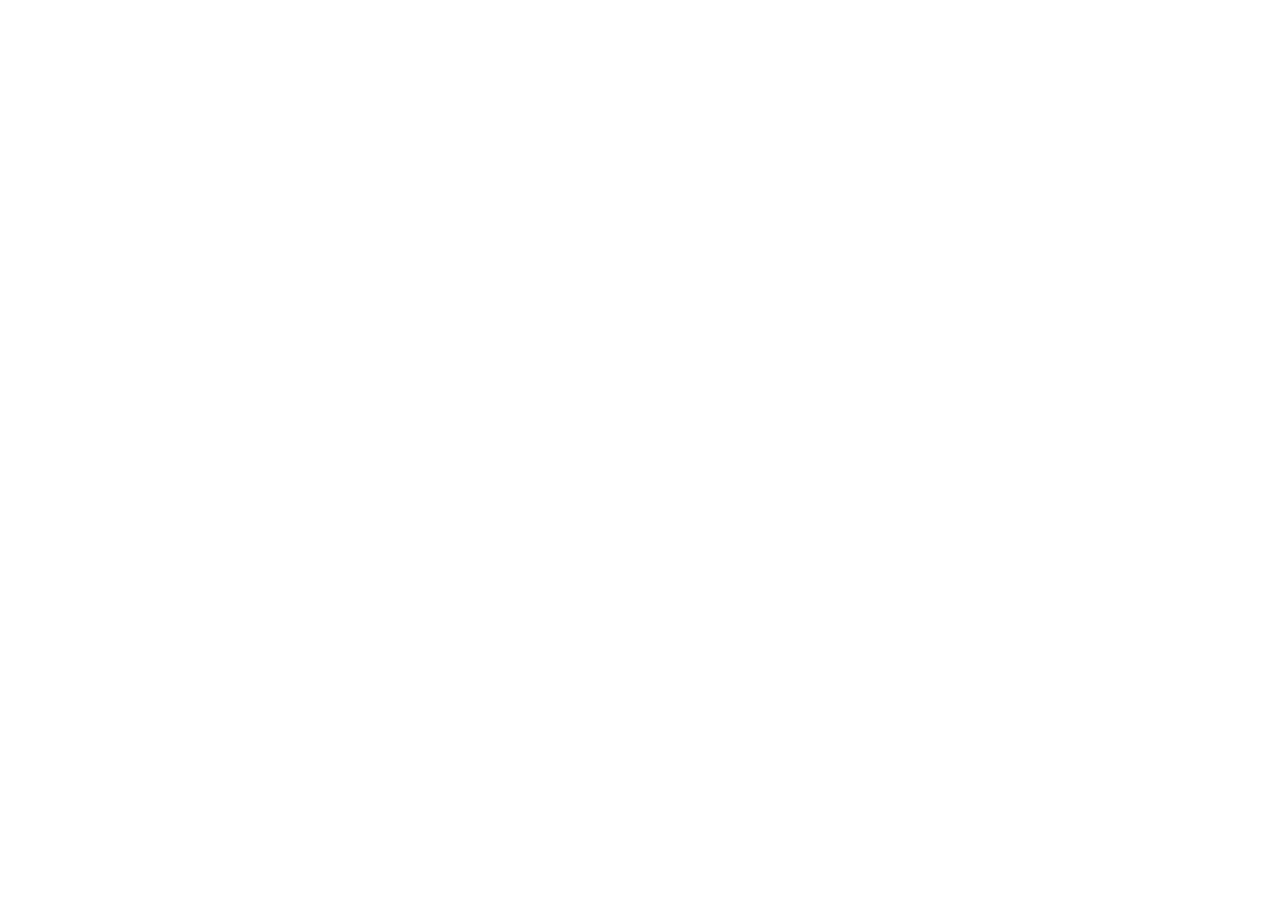
==== commit 3d8f908c: "Update index.html" ====
--- a/index.html
+++ b/index.html
@@ -13,6 +13,10 @@
 		<meta name="keywords" content="" />
 		<link rel="stylesheet" href="assets/css/main.css" />
 		<link href="assets/main.css"rel="stylesheet"type="text/css"/>
+		<style>
+			p{
+				color:orange;
+			}
 	</head>
 	<body class="is-preload">
 
@@ -73,10 +77,7 @@
 								<a href="https://baike.so.com/doc/6073690-6286766.html">济宁一中</a>
 								<li>2020年参加高考，被北京大学医学部预防医学（七年制）专业录取</li>
 							</ul>
-							<p id="para1">成长是痛苦和快乐的混合物，总是痛苦更多一些。我看到了人间的善与恶，我遇到了很多让我心怀感恩的人和事，我不后悔来到这个世界，我愿意接受离开时免不了的遗憾。</p>
-							#para1{
-							color:green;
-							}
+							<p>成长是痛苦和快乐的混合物，总是痛苦更多一些。我看到了人间的善与恶，我遇到了很多让我心怀感恩的人和事，我不后悔来到这个世界，我愿意接受离开时免不了的遗憾。</p>
 						</div>
 					</section>
 
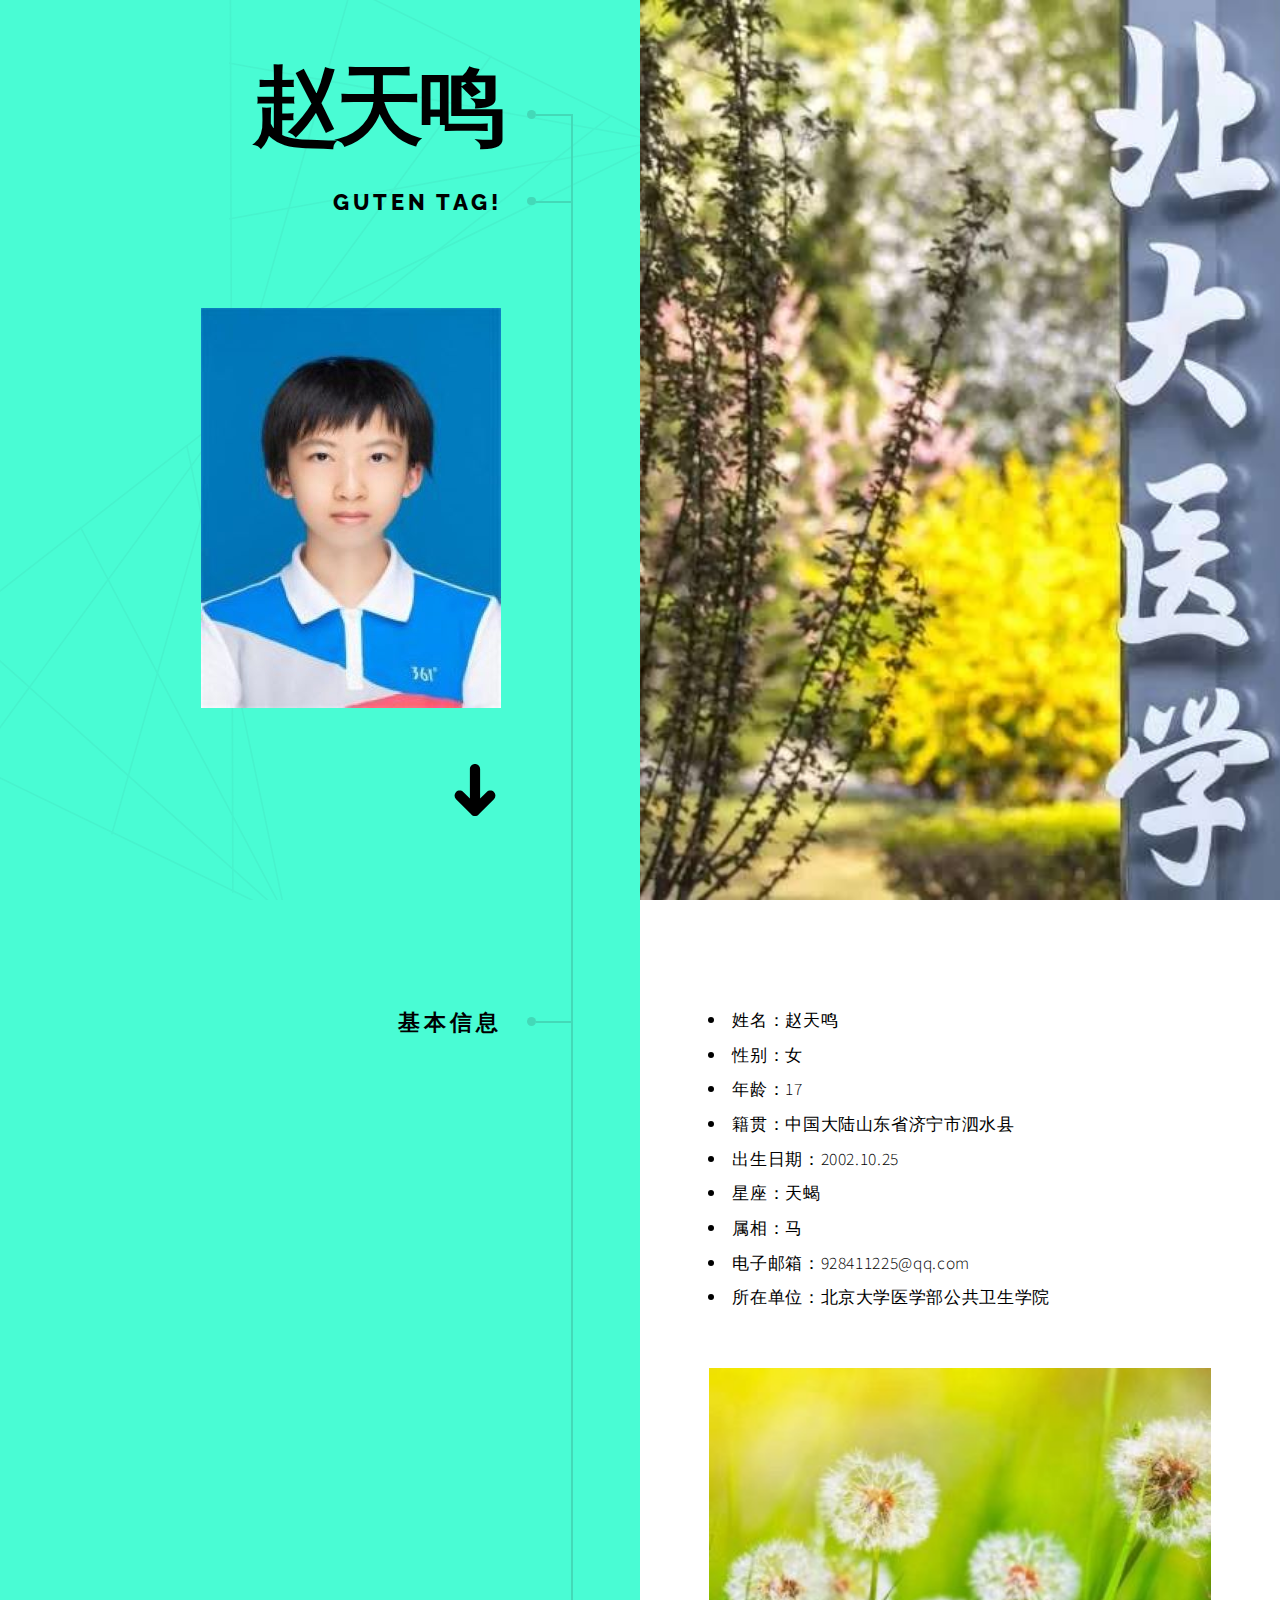
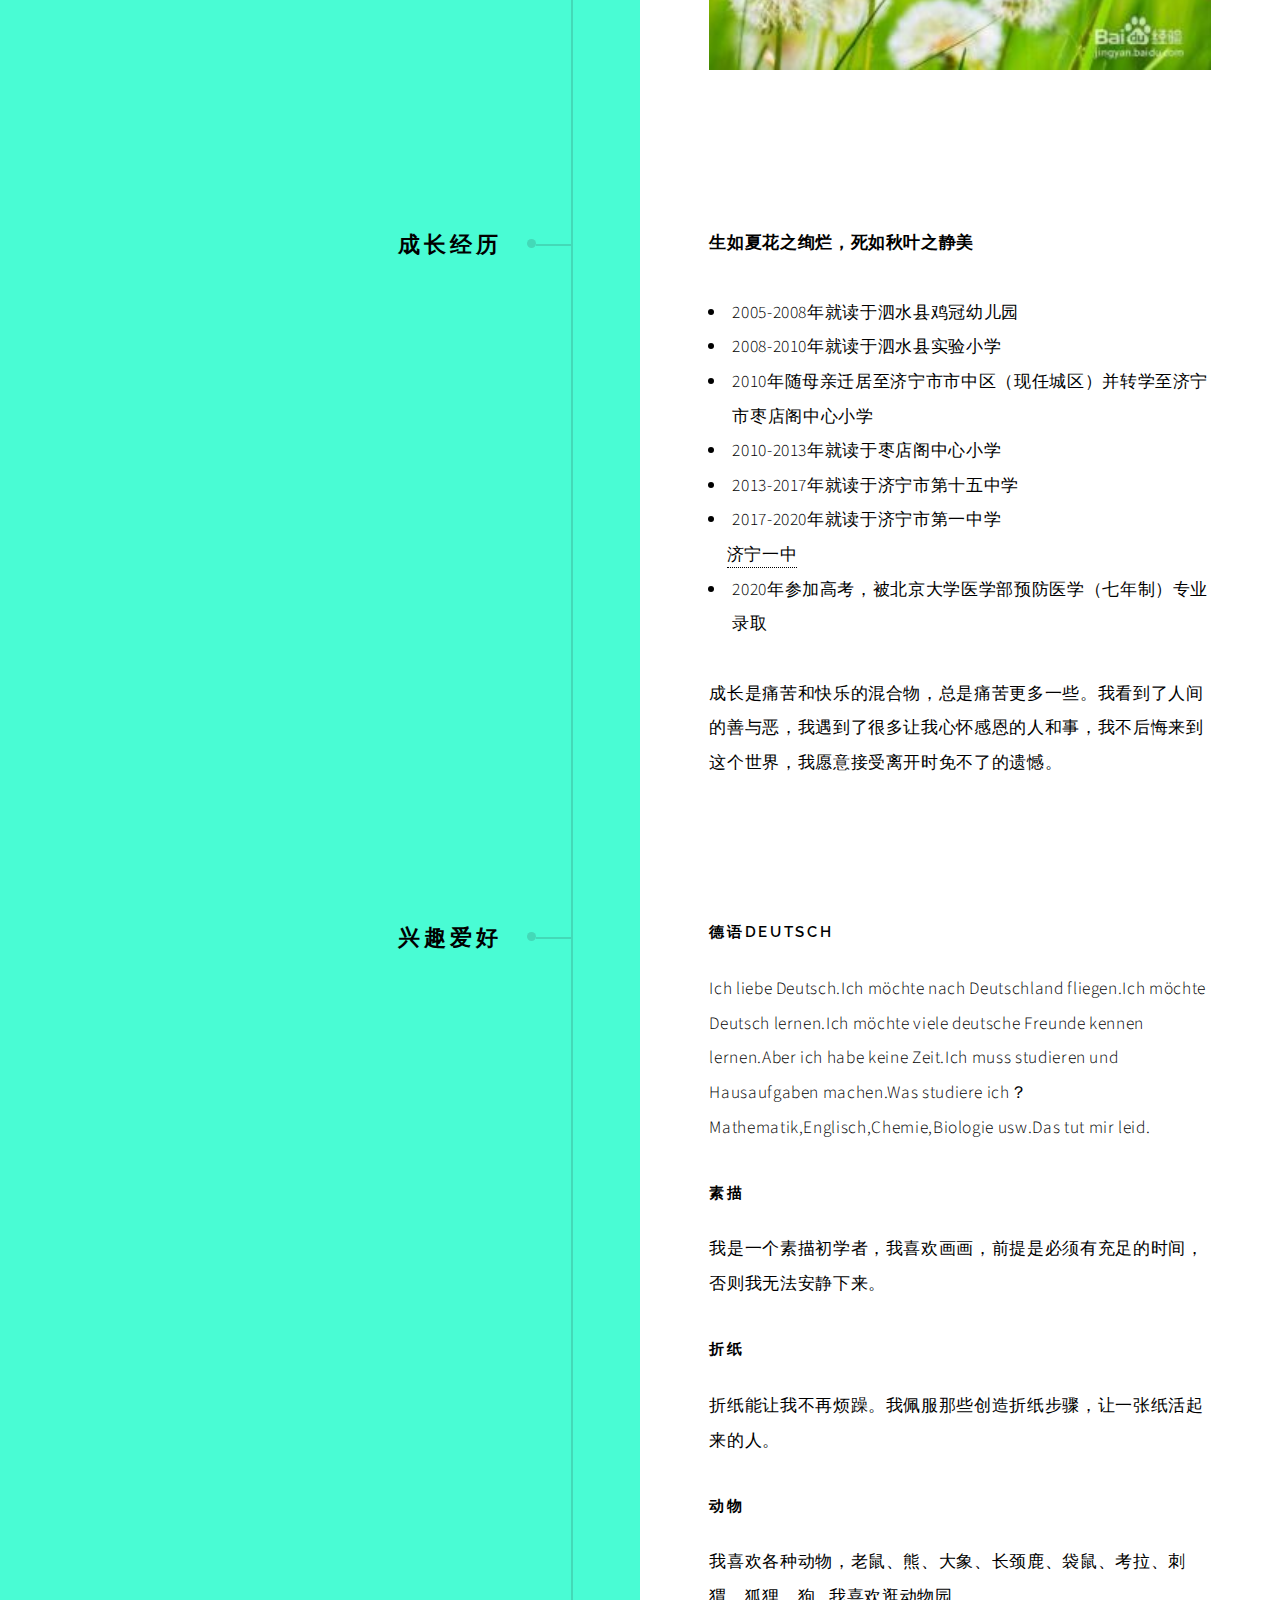
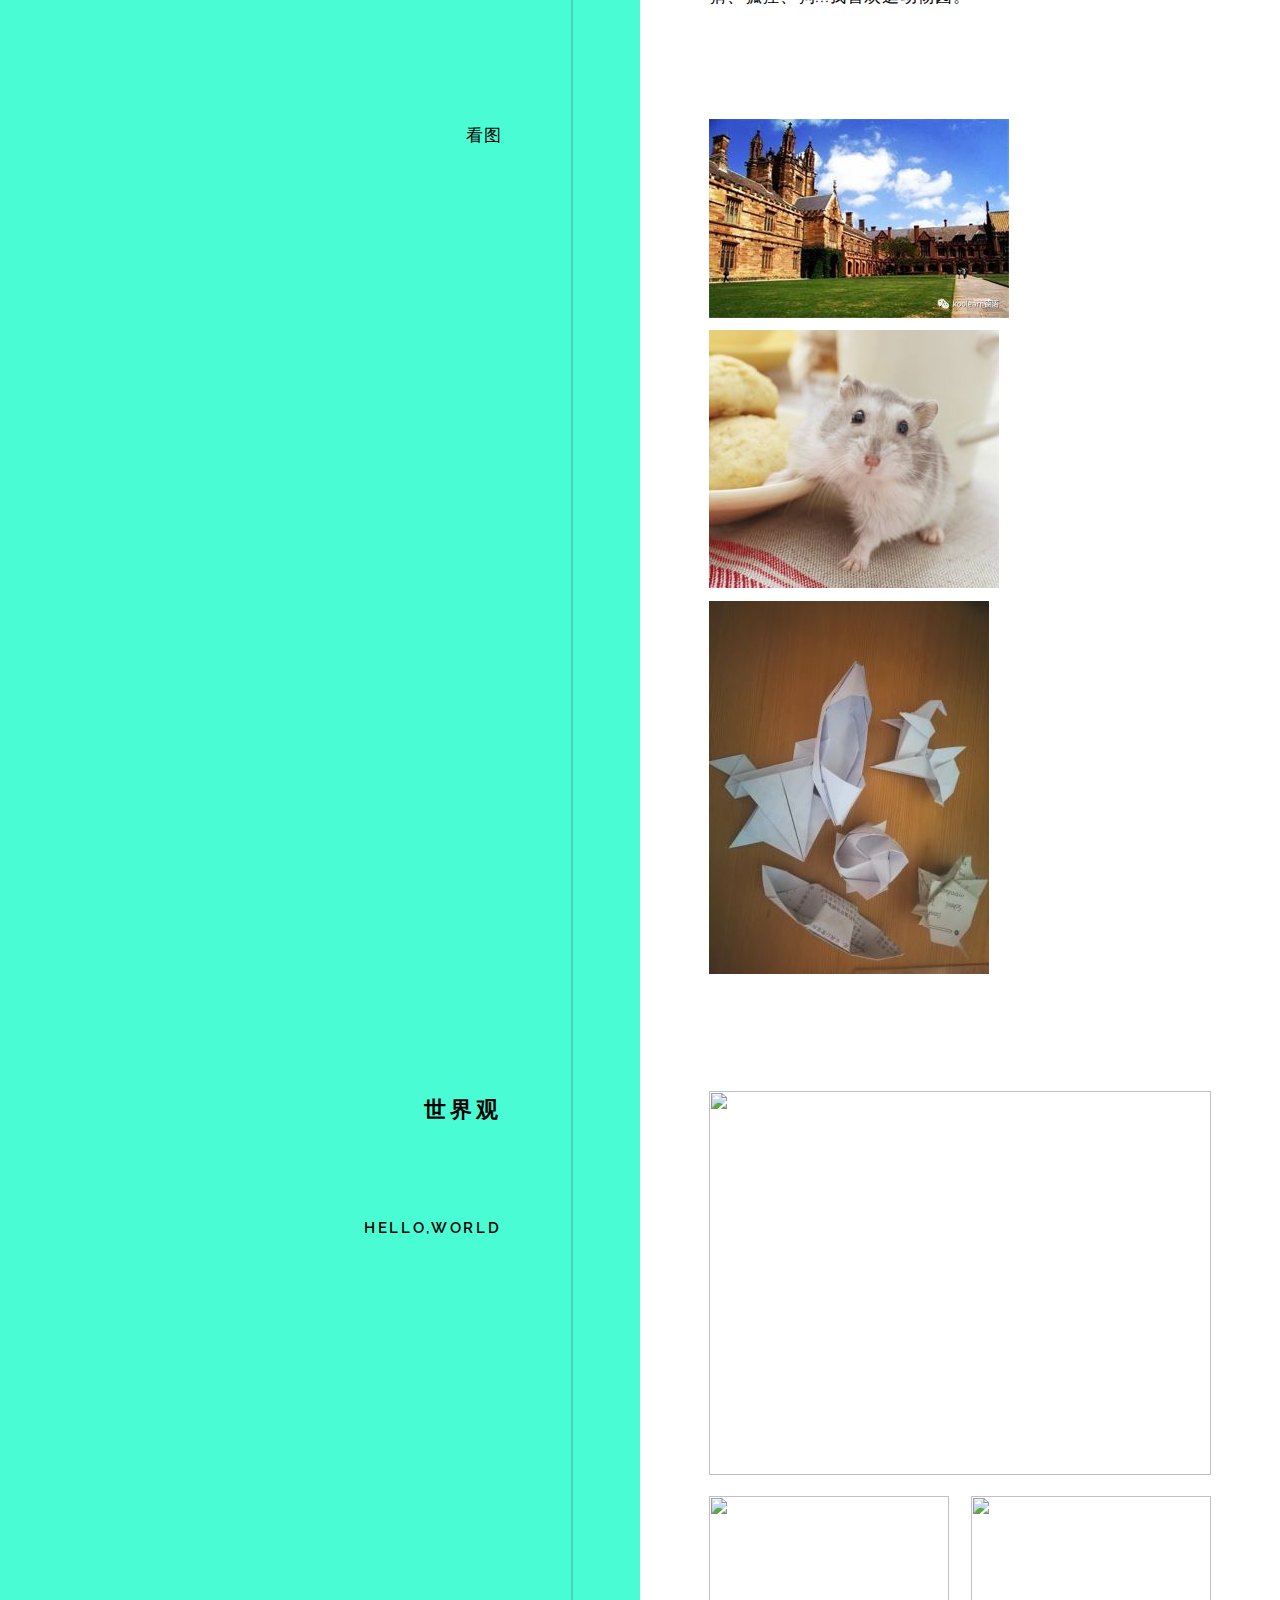
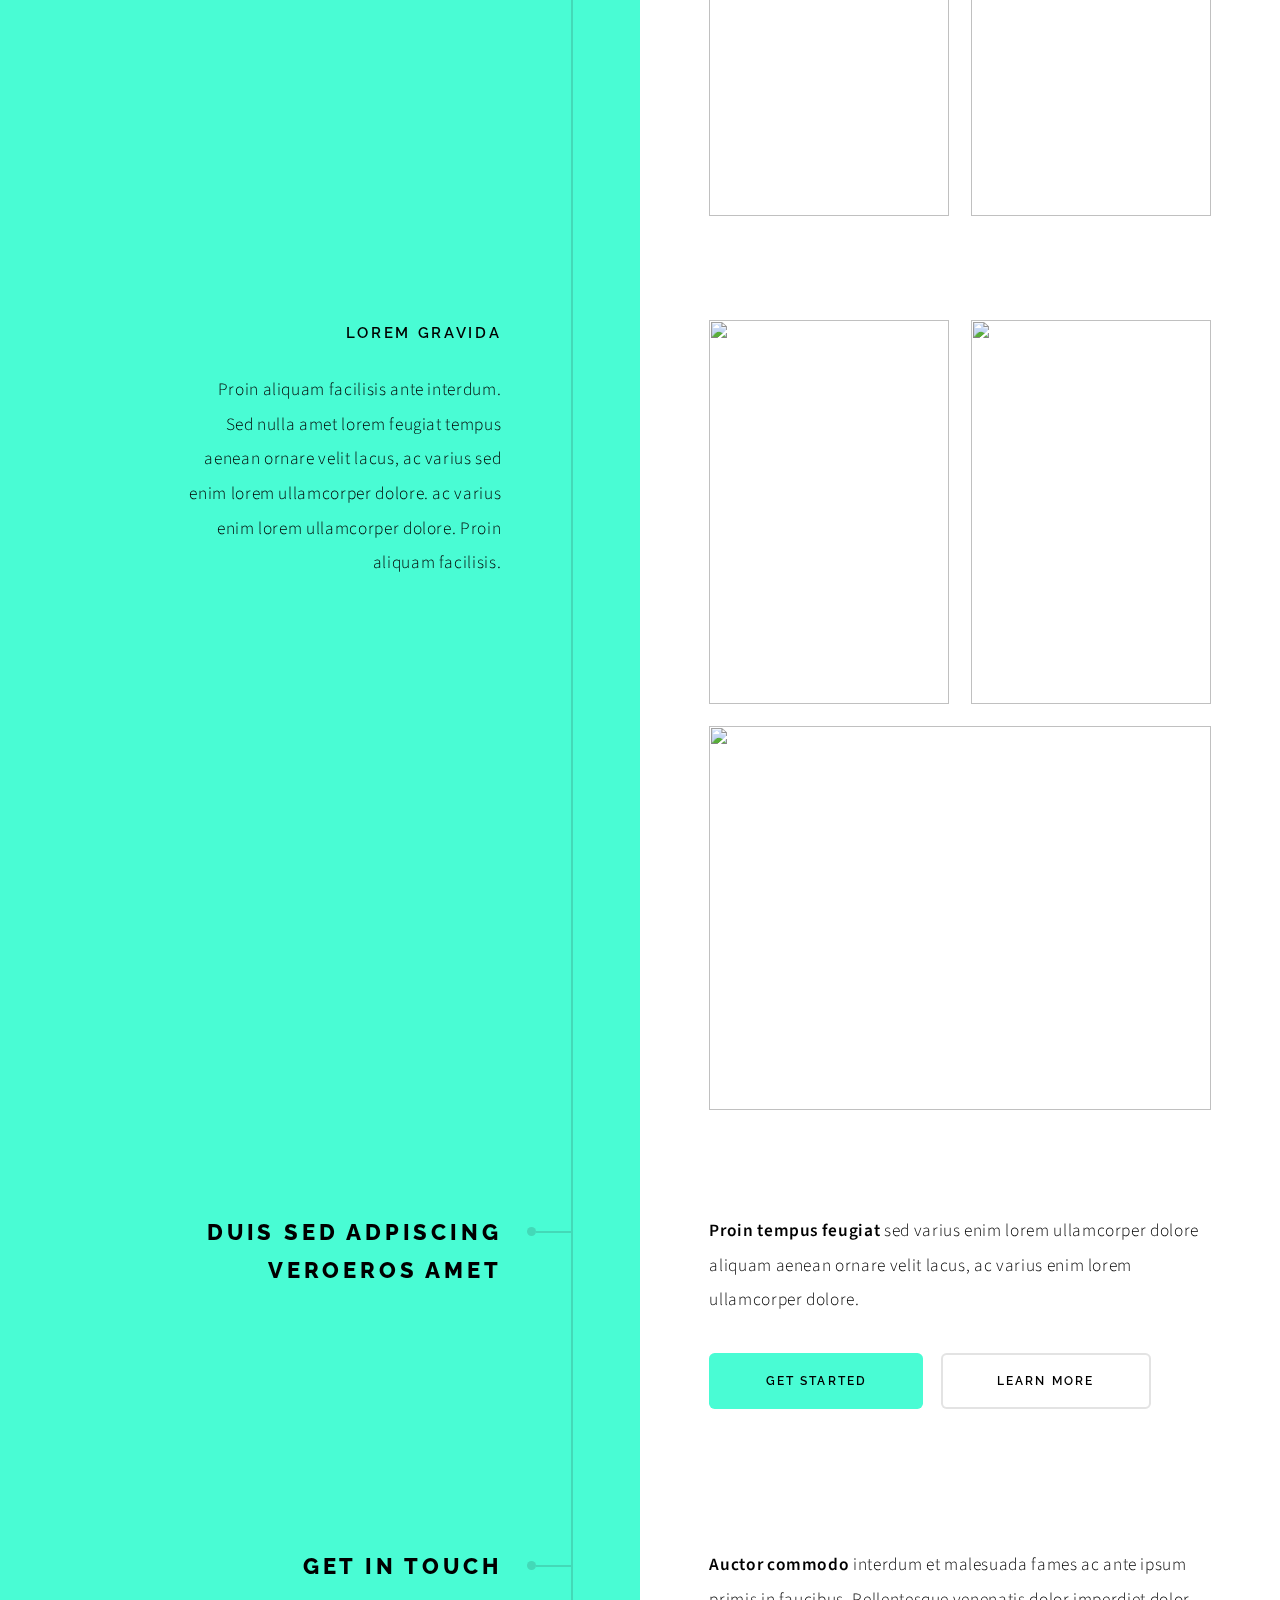
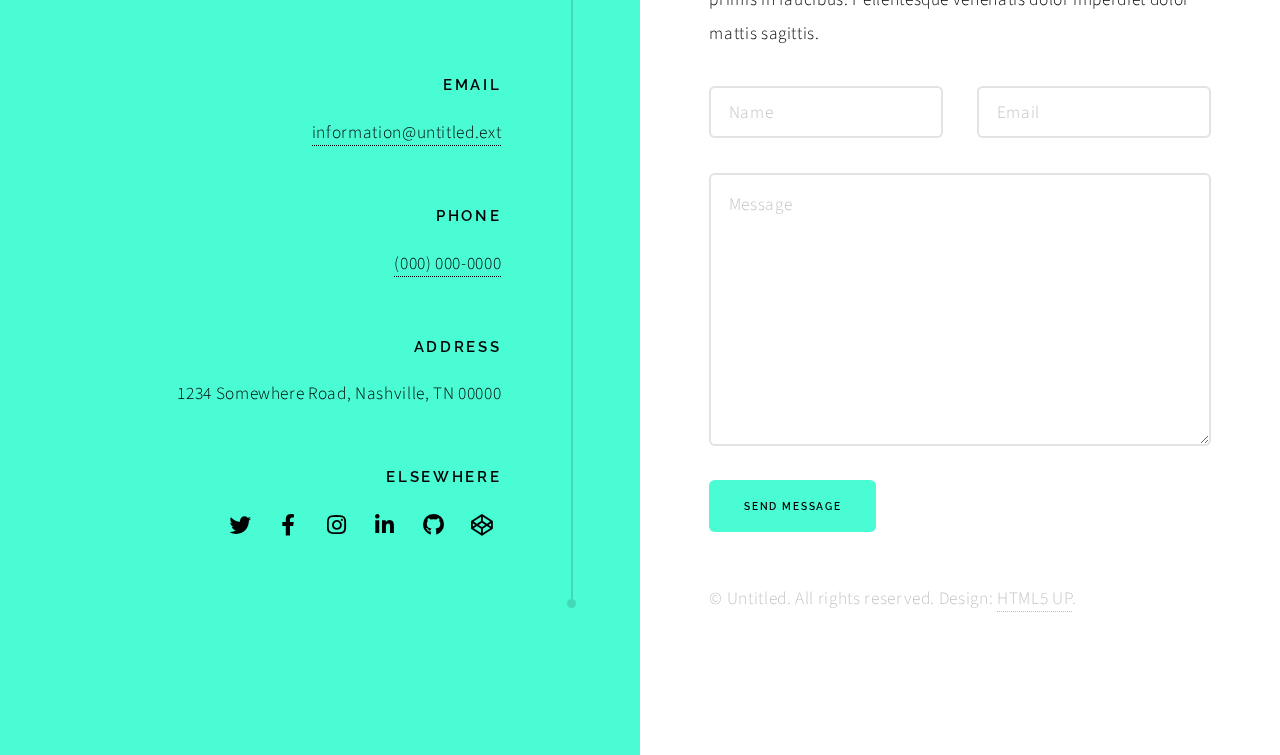
==== commit ff02cb8f: "Update index.html" ====
--- a/index.html
+++ b/index.html
@@ -13,10 +13,6 @@
 		<meta name="keywords" content="" />
 		<link rel="stylesheet" href="assets/css/main.css" />
 		<link href="assets/main.css"rel="stylesheet"type="text/css"/>
-		<style>
-			p{
-				color:orange;
-			}
 	</head>
 	<body class="is-preload">
 
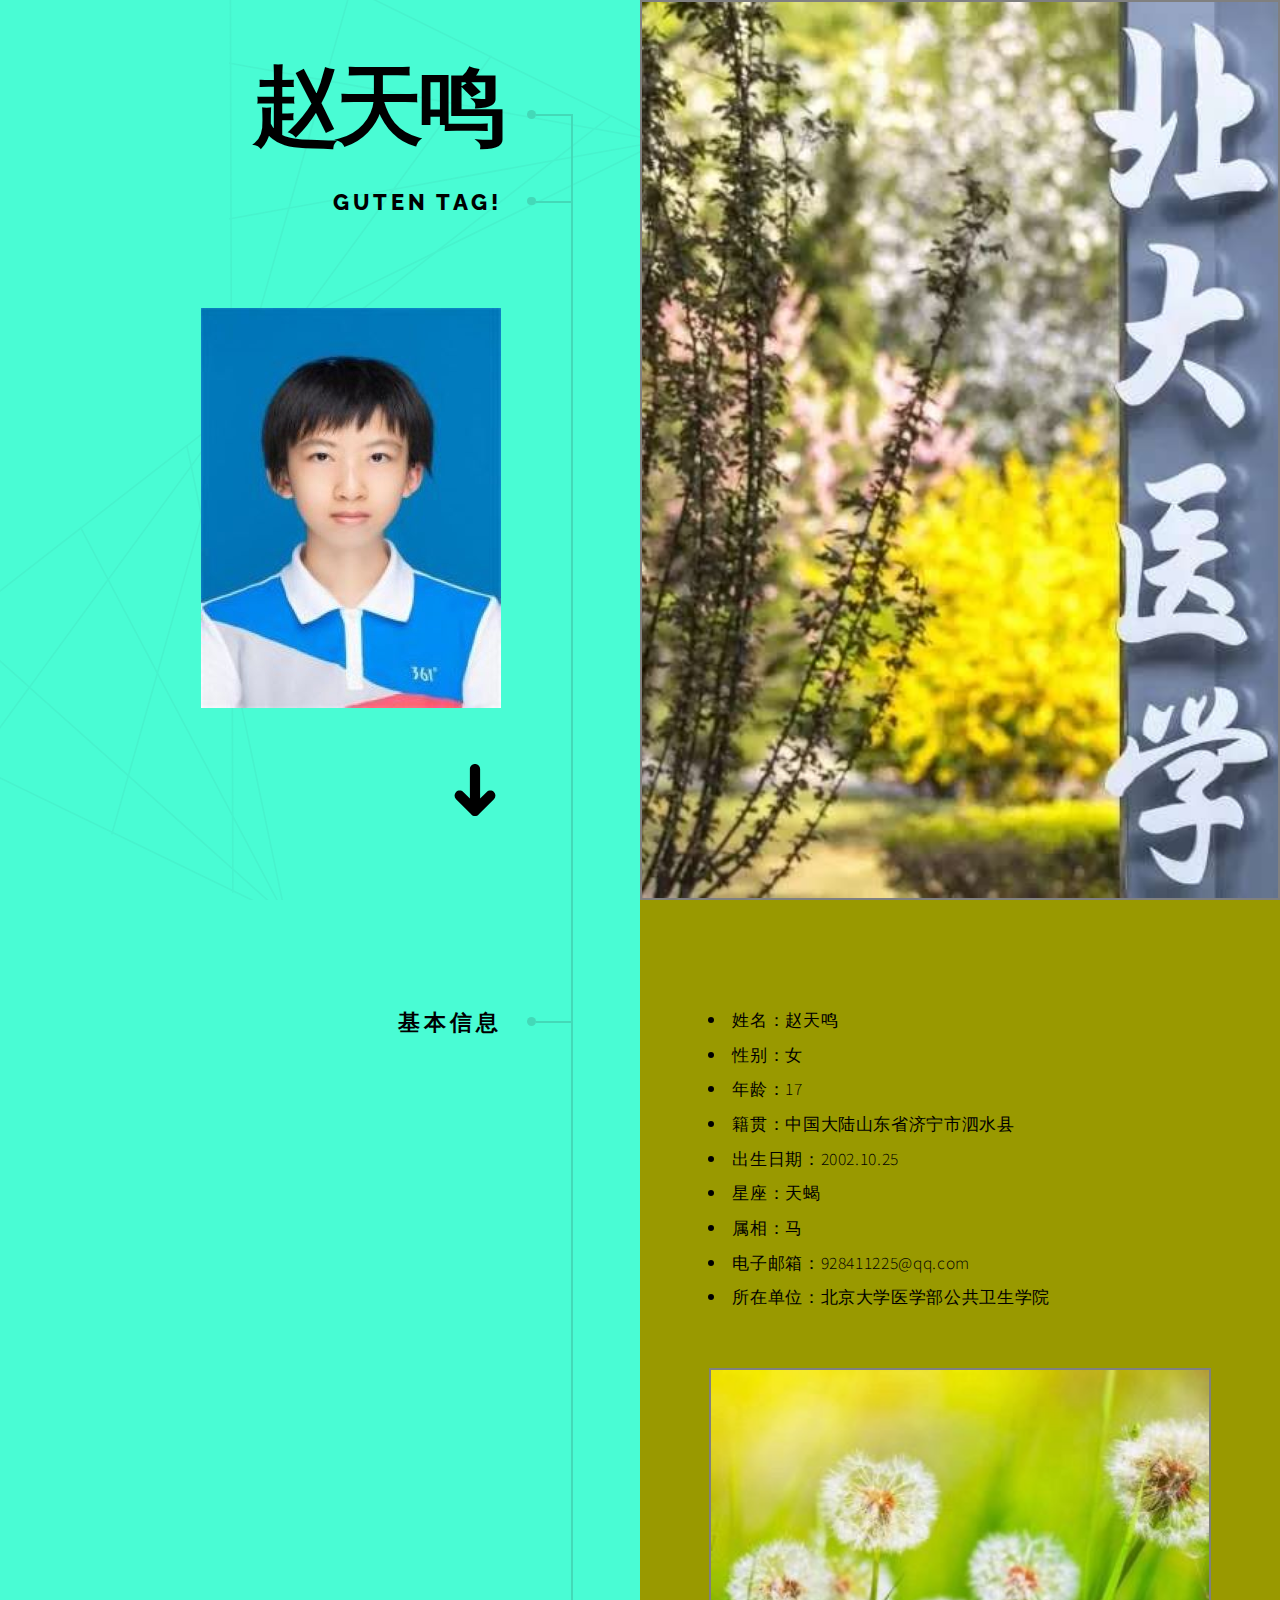
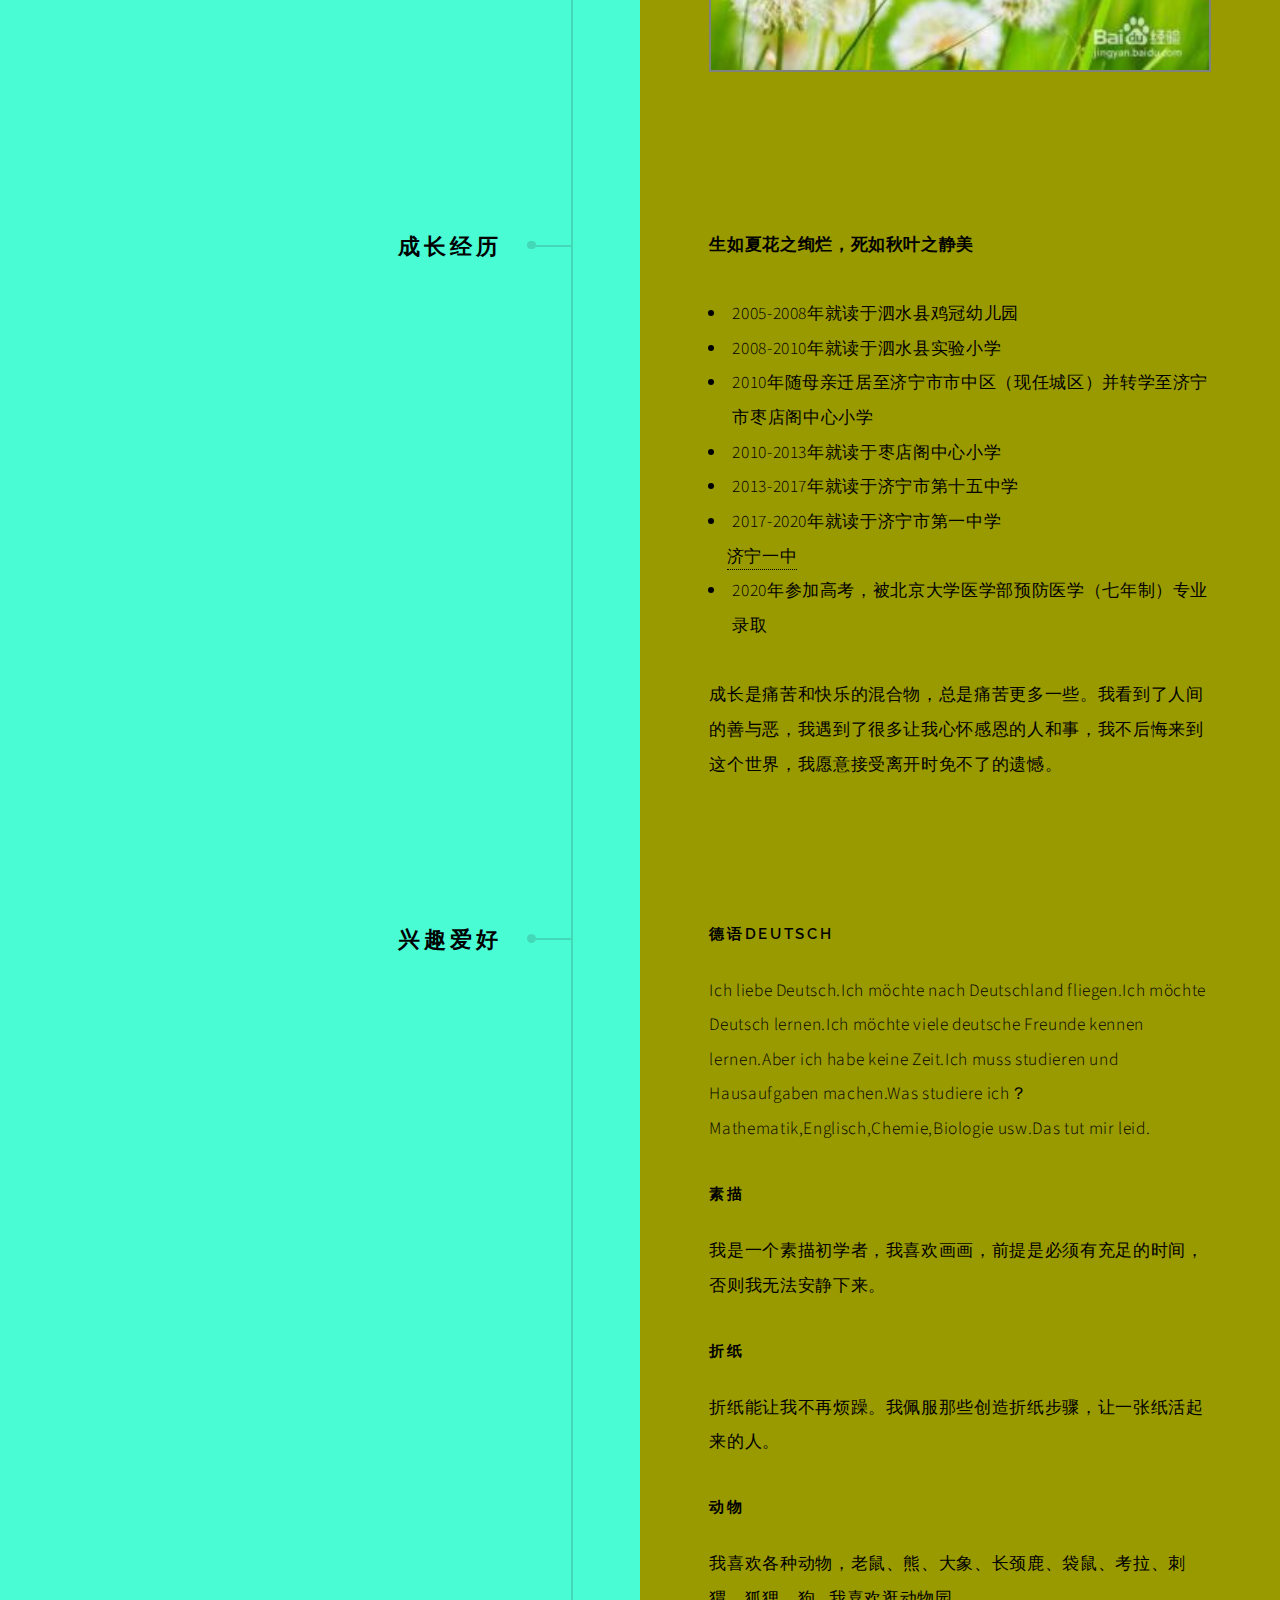
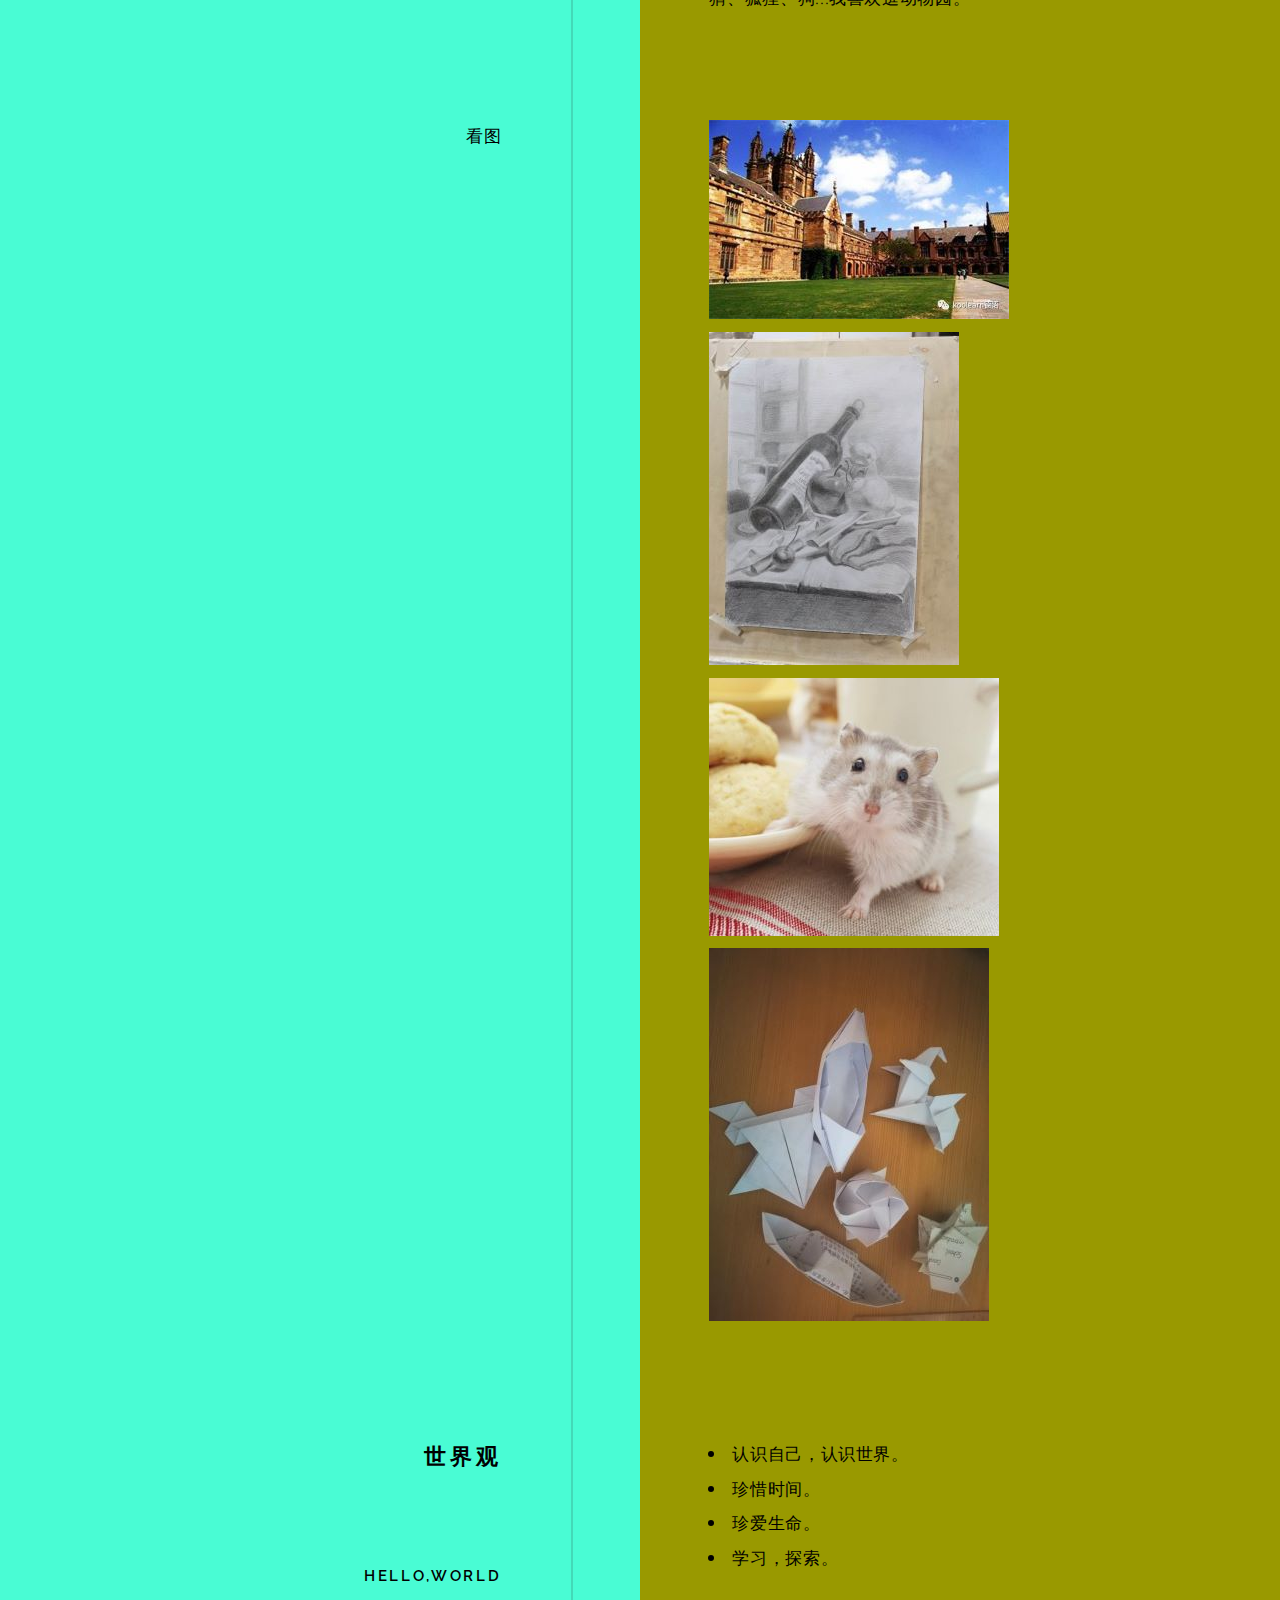
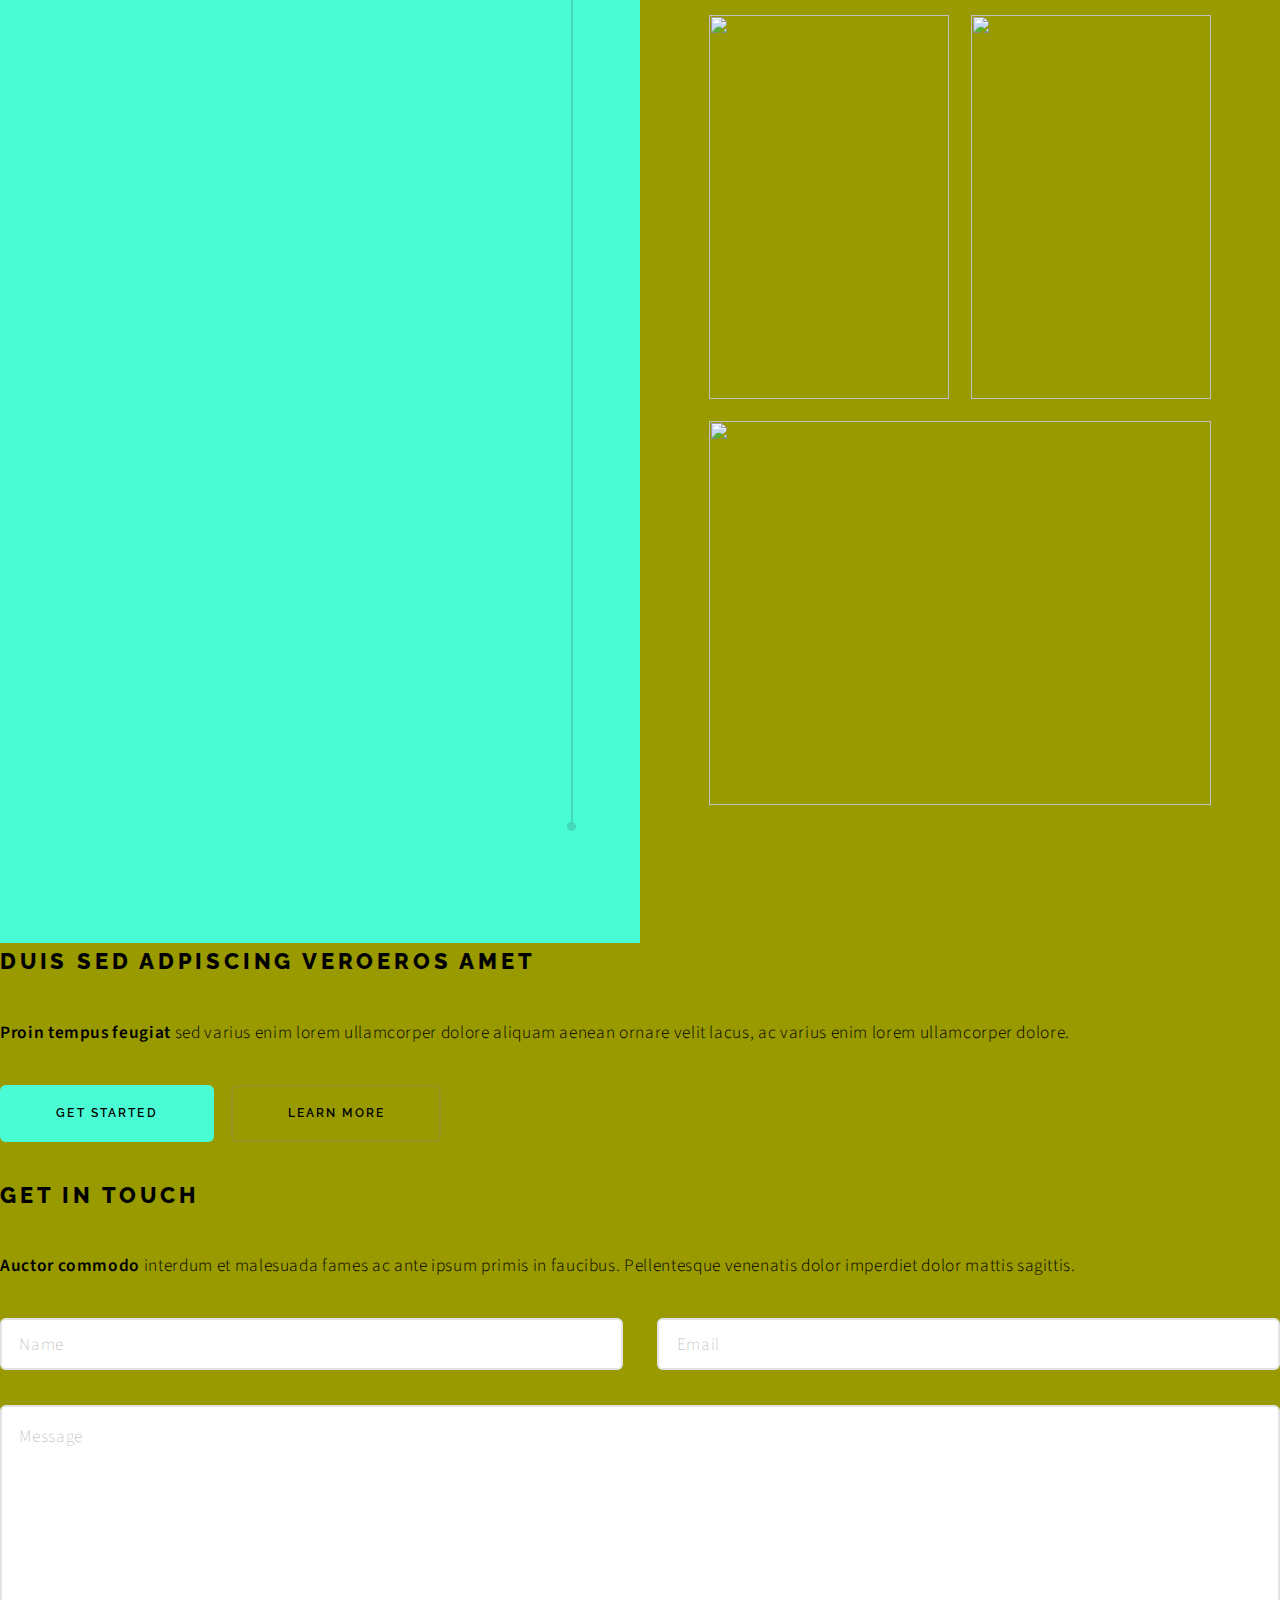
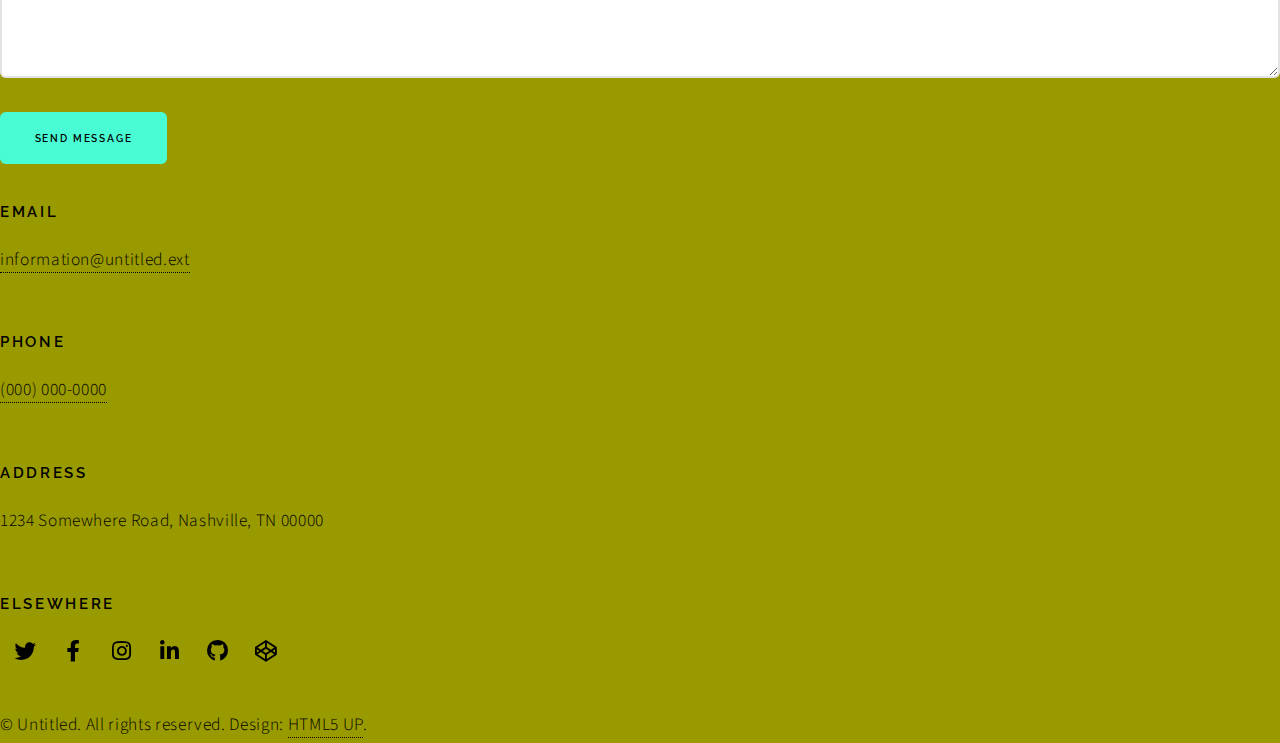
==== commit 37c8d374: "Update index.html" ====
--- a/index.html
+++ b/index.html
@@ -102,8 +102,8 @@
 									<div class="content">
 										<div>
 											<img src="images/de.jpg" alt="" />
-											<img src="image/hua.jpg" alt="" />
-										    <img src="images/shu.jpg" alt="" />
+											<img src="images/hua.jpg" alt="" />
+										         <img src="images/shu.jpg" alt="" />
 											<img src="images/zhi.jpg" alt="" />
 										</div>
 									</div>
@@ -118,20 +118,23 @@
 										</script>
 									</header>
 									<div class="content">
-										<div class="gallery">
-											<a href="images/gallery/fulls/05.jpg" class="landscape"><img src="images/gallery/thumbs/05.jpg" alt="" /></a>
-											<a href="images/gallery/fulls/06.jpg"><img src="images/gallery/thumbs/06.jpg" alt="" /></a>
-											<a href="images/gallery/fulls/07.jpg"><img src="images/gallery/thumbs/07.jpg" alt="" /></a>
+										<div>
+											<ul>
+												<li>认识自己，认识世界。</li>
+												<li>珍惜时间。</li>
+												<li>珍爱生命。</li>
+												<li>学习，探索。</li>
+											</ul>
+											
+												
+												
 										</div>
 									</div>
 								</section>
 
 							<!-- Section -->
-								<section>
-									<header>
-										<h3>Lorem gravida</h3>
-										<p>Proin aliquam facilisis ante interdum. Sed nulla amet lorem feugiat tempus aenean ornare velit lacus, ac varius sed enim lorem ullamcorper dolore.  ac varius enim lorem ullamcorper dolore. Proin aliquam facilisis.</p>
-									</header>
+								
+									
 									<div class="content">
 										<div class="gallery">
 											<a href="images/gallery/fulls/08.jpg" class="portrait"><img src="images/gallery/thumbs/08.jpg" alt="" /></a>
--- a/assets/css/main.css
+++ b/assets/css/main.css
@@ -1,3882 +1,3882 @@
-@import url(fontawesome-all.min.css);
-@import url("https://fonts.googleapis.com/css?family=Source+Sans+Pro:300,600,700,300i,600i,700i|Raleway:600,800");
-
+@import url(fontawesome-all.min.css);
+@import url("https://fonts.googleapis.com/css?family=Source+Sans+Pro:300,600,700,300i,600i,700i|Raleway:600,800");
+
 /*
 	Paradigm Shift by HTML5 UP
 	html5up.net | @ajlkn
 	Free for personal and commercial use under the CCA 3.0 license (html5up.net/license)
-*/
-
-html, body, div, span, applet, object,
-iframe, h1, h2, h3, h4, h5, h6, p, blockquote,
-pre, a, abbr, acronym, address, big, cite,
-code, del, dfn, em, img, ins, kbd, q, s, samp,
-small, strike, strong, sub, sup, tt, var, b,
-u, i, center, dl, dt, dd, ol, ul, li, fieldset,
-form, label, legend, table, caption, tbody,
-tfoot, thead, tr, th, td, article, aside,
-canvas, details, embed, figure, figcaption,
-footer, header, hgroup, menu, nav, output, ruby,
-section, summary, time, mark, audio, video {
-	margin: 0;
-	padding: 0;
-	border: 0;
-	font-size: 100%;
-	font: inherit;
-	vertical-align: baseline;}
-
-article, aside, details, figcaption, figure,
-footer, header, hgroup, menu, nav, section {
-	display: block;}
-
-body {
-	line-height: 1;
-}
-
-ol, ul {
-	list-style: none;
-}
-
-blockquote, q {
-	quotes: none;
-}
-
-	blockquote:before, blockquote:after, q:before, q:after {
-		content: '';
-		content: none;
-	}
-
-table {
-	border-collapse: collapse;
-	border-spacing: 0;
-}
-
-body {
-	-webkit-text-size-adjust: none;
-}
-
-mark {
-	background-color: transparent;
-	color: inherit;
-}
-
-input::-moz-focus-inner {
-	border: 0;
-	padding: 0;
-}
-
-input, select, textarea {
-	-moz-appearance: none;
-	-webkit-appearance: none;
-	-ms-appearance: none;
-	appearance: none;
-}
-
-/* Basic */
-
-	@-ms-viewport {
-		width: device-width;
-	}
-
-	body {
-		-ms-overflow-style: scrollbar;
-	}
-
-	@media screen and (max-width: 480px) {
-
-		html, body {
-			min-width: 320px;
-		}
-
-	}
-
-	html {
-		box-sizing: border-box;
-	}
-
-	*, *:before, *:after {
-		box-sizing: inherit;
-	}
-
-	html {
-		overflow-x: hidden;
-	}
-
-	body {
-		background: #ffffff;
-		overflow-x: hidden;
-	}
-
-		body.is-preload *, body.is-preload *:before, body.is-preload *:after {
-			-moz-animation: none !important;
-			-webkit-animation: none !important;
-			-ms-animation: none !important;
-			animation: none !important;
-			-moz-transition: none !important;
-			-webkit-transition: none !important;
-			-ms-transition: none !important;
-			transition: none !important;
-		}
-
-/* Typography */
-
-	html {
-		font-size: 18pt;
-	}
-
-		@media screen and (max-width: 1920px) {
-
-			html {
-				font-size: 13pt;
-			}
-
-		}
-
-		@media screen and (max-width: 1152px) {
-
-			html {
-				font-size: 14pt;
-			}
-
-		}
-
-		@media screen and (max-width: 736px) {
-
-			html {
-				font-size: 12pt;
-			}
-
-		}
-
-		@media screen and (max-width: 480px) {
-
-			html {
-				font-size: 11pt;
-			}
-
-		}
-
-	body {
-		background-color: #ffffff;
-		color: #000000;
-	}
-
-	body, input, select, textarea {
-		color: #000000;
-		font-family: "Source Sans Pro", Helvetica, sans-serif;
-		font-size: 1rem;
-		font-weight: 300;
-		letter-spacing: 0.0375em;
-		line-height: 2;
-	}
-
-	a {
-		-moz-transition: border-bottom-color 0.25s ease-in-out;
-		-webkit-transition: border-bottom-color 0.25s ease-in-out;
-		-ms-transition: border-bottom-color 0.25s ease-in-out;
-		transition: border-bottom-color 0.25s ease-in-out;
-		text-decoration: none;
-		color: #000000;
-		border-bottom: dotted 1px;
-	}
-
-		a:hover {
-			text-decoration: none;
-			border-bottom-color: transparent;
-		}
-
-	strong, b {
-		font-weight: 600;
-		color: #000000;
-	}
-
-	em, i {
-		font-style: italic;
-	}
-
-	p {
-		margin: 0 0 2rem 0;
-	}
-
-	h1, h2, h3, h4, h5, h6 {
-		color: #000000;
-		font-family: "Raleway", Helvetica, sans-serif;
-		font-weight: 600;
-		letter-spacing: 0.175em;
-		line-height: 1.75;
-		margin: 0 0 1.5rem 0;
-		text-transform: uppercase;
-	}
-
-		h1 a, h2 a, h3 a, h4 a, h5 a, h6 a {
-			color: inherit;
-			text-decoration: none;
-		}
-
-	h1 {
-		font-family: "Source Sans Pro", Helvetica, sans-serif;
-		font-size: 5rem;
-		font-weight: 700;
-		letter-spacing: -0.05em;
-		line-height: 1.1;
-		margin: 0 0 1.5rem 0;
-		text-transform: none;
-	}
-
-	h2 {
-		font-size: 1.25rem;
-		font-weight: 800;
-		margin: 0 0 2rem 0;
-	}
-
-	h3 {
-		font-size: 0.875rem;
-	}
-
-	h4 {
-		font-size: 0.875rem;
-	}
-
-	h5 {
-		font-size: 0.75rem;
-	}
-
-	h6 {
-		font-size: 0.625rem;
-	}
-
-	@media screen and (max-width: 736px) {
-
-		h1 {
-			font-size: 4.5rem;
-			line-height: 1.1;
-		}
-
-		h2 {
-			font-size: 1.25rem;
-			line-height: 1.7;
-		}
-
-		h3 {
-			font-size: 0.9rem;
-		}
-
-		h4 {
-			font-size: 0.75rem;
-		}
-
-		h5 {
-			font-size: 0.675rem;
-		}
-
-	}
-
-	@media screen and (max-width: 360px) {
-
-		h1 {
-			font-size: 3.75rem;
-		}
-
-		h2 {
-			font-size: 1.125rem;
-		}
-
-		h3 {
-			font-size: 0.8rem;
-		}
-
-		h4 {
-			font-size: 0.675rem;
-		}
-
-		h5 {
-			font-size: 0.675rem;
-		}
-
-	}
-
-	sub {
-		font-size: 0.8rem;
-		position: relative;
-		top: 0.5rem;
-	}
-
-	sup {
-		font-size: 0.8rem;
-		position: relative;
-		top: -0.5rem;
-	}
-
-	blockquote {
-		border-left: solid 0.5rem rgba(144, 144, 144, 0.25);
-		font-style: italic;
-		margin: 0 0 2rem 0;
-		padding: 1rem 0 1rem 2rem;
-	}
-
-	code {
-		background: rgba(144, 144, 144, 0.1);
-		border-radius: 0.325rem;
-		font-family: "Courier New", monospace;
-		font-size: 0.9rem;
-		margin: 0 0.25rem;
-		padding: 0.25rem 0.65rem;
-	}
-
-	pre {
-		-webkit-overflow-scrolling: touch;
-		font-family: "Courier New", monospace;
-		font-size: 0.9rem;
-		margin: 0 0 2rem 0;
-		width: 100%;
-	}
-
-		pre code {
-			display: block;
-			line-height: 1.75;
-			padding: 1rem 1.5rem;
-			overflow-x: auto;
-		}
-
-	hr {
-		border: 0;
-		border-bottom: solid 2px rgba(144, 144, 144, 0.25);
-		margin: 3rem 0;
-	}
-
-		hr.major {
-			margin: 5rem 0;
-		}
-
-		@media screen and (max-width: 736px) {
-
-			hr.major {
-				margin: 3rem 0;
-			}
-
-		}
-
-/* Row */
-
-	.row {
-		display: flex;
-		flex-wrap: wrap;
-		box-sizing: border-box;
-		align-items: stretch;
-	}
-
-		.row > * {
-			box-sizing: border-box;
-		}
-
-		.row.gtr-uniform > * > :last-child {
-			margin-bottom: 0;
-		}
-
-		.row.aln-left {
-			justify-content: flex-start;
-		}
-
-		.row.aln-center {
-			justify-content: center;
-		}
-
-		.row.aln-right {
-			justify-content: flex-end;
-		}
-
-		.row.aln-top {
-			align-items: flex-start;
-		}
-
-		.row.aln-middle {
-			align-items: center;
-		}
-
-		.row.aln-bottom {
-			align-items: flex-end;
-		}
-
-		.row > .imp {
-			order: -1;
-		}
-
-		.row > .col-1 {
-			width: 8.33333%;
-		}
-
-		.row > .off-1 {
-			margin-left: 8.33333%;
-		}
-
-		.row > .col-2 {
-			width: 16.66667%;
-		}
-
-		.row > .off-2 {
-			margin-left: 16.66667%;
-		}
-
-		.row > .col-3 {
-			width: 25%;
-		}
-
-		.row > .off-3 {
-			margin-left: 25%;
-		}
-
-		.row > .col-4 {
-			width: 33.33333%;
-		}
-
-		.row > .off-4 {
-			margin-left: 33.33333%;
-		}
-
-		.row > .col-5 {
-			width: 41.66667%;
-		}
-
-		.row > .off-5 {
-			margin-left: 41.66667%;
-		}
-
-		.row > .col-6 {
-			width: 50%;
-		}
-
-		.row > .off-6 {
-			margin-left: 50%;
-		}
-
-		.row > .col-7 {
-			width: 58.33333%;
-		}
-
-		.row > .off-7 {
-			margin-left: 58.33333%;
-		}
-
-		.row > .col-8 {
-			width: 66.66667%;
-		}
-
-		.row > .off-8 {
-			margin-left: 66.66667%;
-		}
-
-		.row > .col-9 {
-			width: 75%;
-		}
-
-		.row > .off-9 {
-			margin-left: 75%;
-		}
-
-		.row > .col-10 {
-			width: 83.33333%;
-		}
-
-		.row > .off-10 {
-			margin-left: 83.33333%;
-		}
-
-		.row > .col-11 {
-			width: 91.66667%;
-		}
-
-		.row > .off-11 {
-			margin-left: 91.66667%;
-		}
-
-		.row > .col-12 {
-			width: 100%;
-		}
-
-		.row > .off-12 {
-			margin-left: 100%;
-		}
-
-		.row.gtr-0 {
-			margin-top: 0;
-			margin-left: 0rem;
-		}
-
-			.row.gtr-0 > * {
-				padding: 0 0 0 0rem;
-			}
-
-			.row.gtr-0.gtr-uniform {
-				margin-top: 0rem;
-			}
-
-				.row.gtr-0.gtr-uniform > * {
-					padding-top: 0rem;
-				}
-
-		.row.gtr-25 {
-			margin-top: 0;
-			margin-left: -0.5rem;
-		}
-
-			.row.gtr-25 > * {
-				padding: 0 0 0 0.5rem;
-			}
-
-			.row.gtr-25.gtr-uniform {
-				margin-top: -0.5rem;
-			}
-
-				.row.gtr-25.gtr-uniform > * {
-					padding-top: 0.5rem;
-				}
-
-		.row.gtr-50 {
-			margin-top: 0;
-			margin-left: -1rem;
-		}
-
-			.row.gtr-50 > * {
-				padding: 0 0 0 1rem;
-			}
-
-			.row.gtr-50.gtr-uniform {
-				margin-top: -1rem;
-			}
-
-				.row.gtr-50.gtr-uniform > * {
-					padding-top: 1rem;
-				}
-
-		.row {
-			margin-top: 0;
-			margin-left: -2rem;
-		}
-
-			.row > * {
-				padding: 0 0 0 2rem;
-			}
-
-			.row.gtr-uniform {
-				margin-top: -2rem;
-			}
-
-				.row.gtr-uniform > * {
-					padding-top: 2rem;
-				}
-
-		.row.gtr-150 {
-			margin-top: 0;
-			margin-left: -3rem;
-		}
-
-			.row.gtr-150 > * {
-				padding: 0 0 0 3rem;
-			}
-
-			.row.gtr-150.gtr-uniform {
-				margin-top: -3rem;
-			}
-
-				.row.gtr-150.gtr-uniform > * {
-					padding-top: 3rem;
-				}
-
-		.row.gtr-200 {
-			margin-top: 0;
-			margin-left: -4rem;
-		}
-
-			.row.gtr-200 > * {
-				padding: 0 0 0 4rem;
-			}
-
-			.row.gtr-200.gtr-uniform {
-				margin-top: -4rem;
-			}
-
-				.row.gtr-200.gtr-uniform > * {
-					padding-top: 4rem;
-				}
-
-		@media screen and (max-width: 1920px) {
-
-			.row {
-				display: flex;
-				flex-wrap: wrap;
-				box-sizing: border-box;
-				align-items: stretch;
-			}
-
-				.row > * {
-					box-sizing: border-box;
-				}
-
-				.row.gtr-uniform > * > :last-child {
-					margin-bottom: 0;
-				}
-
-				.row.aln-left {
-					justify-content: flex-start;
-				}
-
-				.row.aln-center {
-					justify-content: center;
-				}
-
-				.row.aln-right {
-					justify-content: flex-end;
-				}
-
-				.row.aln-top {
-					align-items: flex-start;
-				}
-
-				.row.aln-middle {
-					align-items: center;
-				}
-
-				.row.aln-bottom {
-					align-items: flex-end;
-				}
-
-				.row > .imp-xlarge {
-					order: -1;
-				}
-
-				.row > .col-1-xlarge {
-					width: 8.33333%;
-				}
-
-				.row > .off-1-xlarge {
-					margin-left: 8.33333%;
-				}
-
-				.row > .col-2-xlarge {
-					width: 16.66667%;
-				}
-
-				.row > .off-2-xlarge {
-					margin-left: 16.66667%;
-				}
-
-				.row > .col-3-xlarge {
-					width: 25%;
-				}
-
-				.row > .off-3-xlarge {
-					margin-left: 25%;
-				}
-
-				.row > .col-4-xlarge {
-					width: 33.33333%;
-				}
-
-				.row > .off-4-xlarge {
-					margin-left: 33.33333%;
-				}
-
-				.row > .col-5-xlarge {
-					width: 41.66667%;
-				}
-
-				.row > .off-5-xlarge {
-					margin-left: 41.66667%;
-				}
-
-				.row > .col-6-xlarge {
-					width: 50%;
-				}
-
-				.row > .off-6-xlarge {
-					margin-left: 50%;
-				}
-
-				.row > .col-7-xlarge {
-					width: 58.33333%;
-				}
-
-				.row > .off-7-xlarge {
-					margin-left: 58.33333%;
-				}
-
-				.row > .col-8-xlarge {
-					width: 66.66667%;
-				}
-
-				.row > .off-8-xlarge {
-					margin-left: 66.66667%;
-				}
-
-				.row > .col-9-xlarge {
-					width: 75%;
-				}
-
-				.row > .off-9-xlarge {
-					margin-left: 75%;
-				}
-
-				.row > .col-10-xlarge {
-					width: 83.33333%;
-				}
-
-				.row > .off-10-xlarge {
-					margin-left: 83.33333%;
-				}
-
-				.row > .col-11-xlarge {
-					width: 91.66667%;
-				}
-
-				.row > .off-11-xlarge {
-					margin-left: 91.66667%;
-				}
-
-				.row > .col-12-xlarge {
-					width: 100%;
-				}
-
-				.row > .off-12-xlarge {
-					margin-left: 100%;
-				}
-
-				.row.gtr-0 {
-					margin-top: 0;
-					margin-left: 0rem;
-				}
-
-					.row.gtr-0 > * {
-						padding: 0 0 0 0rem;
-					}
-
-					.row.gtr-0.gtr-uniform {
-						margin-top: 0rem;
-					}
-
-						.row.gtr-0.gtr-uniform > * {
-							padding-top: 0rem;
-						}
-
-				.row.gtr-25 {
-					margin-top: 0;
-					margin-left: -0.5rem;
-				}
-
-					.row.gtr-25 > * {
-						padding: 0 0 0 0.5rem;
-					}
-
-					.row.gtr-25.gtr-uniform {
-						margin-top: -0.5rem;
-					}
-
-						.row.gtr-25.gtr-uniform > * {
-							padding-top: 0.5rem;
-						}
-
-				.row.gtr-50 {
-					margin-top: 0;
-					margin-left: -1rem;
-				}
-
-					.row.gtr-50 > * {
-						padding: 0 0 0 1rem;
-					}
-
-					.row.gtr-50.gtr-uniform {
-						margin-top: -1rem;
-					}
-
-						.row.gtr-50.gtr-uniform > * {
-							padding-top: 1rem;
-						}
-
-				.row {
-					margin-top: 0;
-					margin-left: -2rem;
-				}
-
-					.row > * {
-						padding: 0 0 0 2rem;
-					}
-
-					.row.gtr-uniform {
-						margin-top: -2rem;
-					}
-
-						.row.gtr-uniform > * {
-							padding-top: 2rem;
-						}
-
-				.row.gtr-150 {
-					margin-top: 0;
-					margin-left: -3rem;
-				}
-
-					.row.gtr-150 > * {
-						padding: 0 0 0 3rem;
-					}
-
-					.row.gtr-150.gtr-uniform {
-						margin-top: -3rem;
-					}
-
-						.row.gtr-150.gtr-uniform > * {
-							padding-top: 3rem;
-						}
-
-				.row.gtr-200 {
-					margin-top: 0;
-					margin-left: -4rem;
-				}
-
-					.row.gtr-200 > * {
-						padding: 0 0 0 4rem;
-					}
-
-					.row.gtr-200.gtr-uniform {
-						margin-top: -4rem;
-					}
-
-						.row.gtr-200.gtr-uniform > * {
-							padding-top: 4rem;
-						}
-
-		}
-
-		@media screen and (max-width: 1280px) {
-
-			.row {
-				display: flex;
-				flex-wrap: wrap;
-				box-sizing: border-box;
-				align-items: stretch;
-			}
-
-				.row > * {
-					box-sizing: border-box;
-				}
-
-				.row.gtr-uniform > * > :last-child {
-					margin-bottom: 0;
-				}
-
-				.row.aln-left {
-					justify-content: flex-start;
-				}
-
-				.row.aln-center {
-					justify-content: center;
-				}
-
-				.row.aln-right {
-					justify-content: flex-end;
-				}
-
-				.row.aln-top {
-					align-items: flex-start;
-				}
-
-				.row.aln-middle {
-					align-items: center;
-				}
-
-				.row.aln-bottom {
-					align-items: flex-end;
-				}
-
-				.row > .imp-large {
-					order: -1;
-				}
-
-				.row > .col-1-large {
-					width: 8.33333%;
-				}
-
-				.row > .off-1-large {
-					margin-left: 8.33333%;
-				}
-
-				.row > .col-2-large {
-					width: 16.66667%;
-				}
-
-				.row > .off-2-large {
-					margin-left: 16.66667%;
-				}
-
-				.row > .col-3-large {
-					width: 25%;
-				}
-
-				.row > .off-3-large {
-					margin-left: 25%;
-				}
-
-				.row > .col-4-large {
-					width: 33.33333%;
-				}
-
-				.row > .off-4-large {
-					margin-left: 33.33333%;
-				}
-
-				.row > .col-5-large {
-					width: 41.66667%;
-				}
-
-				.row > .off-5-large {
-					margin-left: 41.66667%;
-				}
-
-				.row > .col-6-large {
-					width: 50%;
-				}
-
-				.row > .off-6-large {
-					margin-left: 50%;
-				}
-
-				.row > .col-7-large {
-					width: 58.33333%;
-				}
-
-				.row > .off-7-large {
-					margin-left: 58.33333%;
-				}
-
-				.row > .col-8-large {
-					width: 66.66667%;
-				}
-
-				.row > .off-8-large {
-					margin-left: 66.66667%;
-				}
-
-				.row > .col-9-large {
-					width: 75%;
-				}
-
-				.row > .off-9-large {
-					margin-left: 75%;
-				}
-
-				.row > .col-10-large {
-					width: 83.33333%;
-				}
-
-				.row > .off-10-large {
-					margin-left: 83.33333%;
-				}
-
-				.row > .col-11-large {
-					width: 91.66667%;
-				}
-
-				.row > .off-11-large {
-					margin-left: 91.66667%;
-				}
-
-				.row > .col-12-large {
-					width: 100%;
-				}
-
-				.row > .off-12-large {
-					margin-left: 100%;
-				}
-
-				.row.gtr-0 {
-					margin-top: 0;
-					margin-left: 0rem;
-				}
-
-					.row.gtr-0 > * {
-						padding: 0 0 0 0rem;
-					}
-
-					.row.gtr-0.gtr-uniform {
-						margin-top: 0rem;
-					}
-
-						.row.gtr-0.gtr-uniform > * {
-							padding-top: 0rem;
-						}
-
-				.row.gtr-25 {
-					margin-top: 0;
-					margin-left: -0.375rem;
-				}
-
-					.row.gtr-25 > * {
-						padding: 0 0 0 0.375rem;
-					}
-
-					.row.gtr-25.gtr-uniform {
-						margin-top: -0.375rem;
-					}
-
-						.row.gtr-25.gtr-uniform > * {
-							padding-top: 0.375rem;
-						}
-
-				.row.gtr-50 {
-					margin-top: 0;
-					margin-left: -0.75rem;
-				}
-
-					.row.gtr-50 > * {
-						padding: 0 0 0 0.75rem;
-					}
-
-					.row.gtr-50.gtr-uniform {
-						margin-top: -0.75rem;
-					}
-
-						.row.gtr-50.gtr-uniform > * {
-							padding-top: 0.75rem;
-						}
-
-				.row {
-					margin-top: 0;
-					margin-left: -1.5rem;
-				}
-
-					.row > * {
-						padding: 0 0 0 1.5rem;
-					}
-
-					.row.gtr-uniform {
-						margin-top: -1.5rem;
-					}
-
-						.row.gtr-uniform > * {
-							padding-top: 1.5rem;
-						}
-
-				.row.gtr-150 {
-					margin-top: 0;
-					margin-left: -2.25rem;
-				}
-
-					.row.gtr-150 > * {
-						padding: 0 0 0 2.25rem;
-					}
-
-					.row.gtr-150.gtr-uniform {
-						margin-top: -2.25rem;
-					}
-
-						.row.gtr-150.gtr-uniform > * {
-							padding-top: 2.25rem;
-						}
-
-				.row.gtr-200 {
-					margin-top: 0;
-					margin-left: -3rem;
-				}
-
-					.row.gtr-200 > * {
-						padding: 0 0 0 3rem;
-					}
-
-					.row.gtr-200.gtr-uniform {
-						margin-top: -3rem;
-					}
-
-						.row.gtr-200.gtr-uniform > * {
-							padding-top: 3rem;
-						}
-
-		}
-
-		@media screen and (max-width: 1152px) {
-
-			.row {
-				display: flex;
-				flex-wrap: wrap;
-				box-sizing: border-box;
-				align-items: stretch;
-			}
-
-				.row > * {
-					box-sizing: border-box;
-				}
-
-				.row.gtr-uniform > * > :last-child {
-					margin-bottom: 0;
-				}
-
-				.row.aln-left {
-					justify-content: flex-start;
-				}
-
-				.row.aln-center {
-					justify-content: center;
-				}
-
-				.row.aln-right {
-					justify-content: flex-end;
-				}
-
-				.row.aln-top {
-					align-items: flex-start;
-				}
-
-				.row.aln-middle {
-					align-items: center;
-				}
-
-				.row.aln-bottom {
-					align-items: flex-end;
-				}
-
-				.row > .imp-medium {
-					order: -1;
-				}
-
-				.row > .col-1-medium {
-					width: 8.33333%;
-				}
-
-				.row > .off-1-medium {
-					margin-left: 8.33333%;
-				}
-
-				.row > .col-2-medium {
-					width: 16.66667%;
-				}
-
-				.row > .off-2-medium {
-					margin-left: 16.66667%;
-				}
-
-				.row > .col-3-medium {
-					width: 25%;
-				}
-
-				.row > .off-3-medium {
-					margin-left: 25%;
-				}
-
-				.row > .col-4-medium {
-					width: 33.33333%;
-				}
-
-				.row > .off-4-medium {
-					margin-left: 33.33333%;
-				}
-
-				.row > .col-5-medium {
-					width: 41.66667%;
-				}
-
-				.row > .off-5-medium {
-					margin-left: 41.66667%;
-				}
-
-				.row > .col-6-medium {
-					width: 50%;
-				}
-
-				.row > .off-6-medium {
-					margin-left: 50%;
-				}
-
-				.row > .col-7-medium {
-					width: 58.33333%;
-				}
-
-				.row > .off-7-medium {
-					margin-left: 58.33333%;
-				}
-
-				.row > .col-8-medium {
-					width: 66.66667%;
-				}
-
-				.row > .off-8-medium {
-					margin-left: 66.66667%;
-				}
-
-				.row > .col-9-medium {
-					width: 75%;
-				}
-
-				.row > .off-9-medium {
-					margin-left: 75%;
-				}
-
-				.row > .col-10-medium {
-					width: 83.33333%;
-				}
-
-				.row > .off-10-medium {
-					margin-left: 83.33333%;
-				}
-
-				.row > .col-11-medium {
-					width: 91.66667%;
-				}
-
-				.row > .off-11-medium {
-					margin-left: 91.66667%;
-				}
-
-				.row > .col-12-medium {
-					width: 100%;
-				}
-
-				.row > .off-12-medium {
-					margin-left: 100%;
-				}
-
-				.row.gtr-0 {
-					margin-top: 0;
-					margin-left: 0rem;
-				}
-
-					.row.gtr-0 > * {
-						padding: 0 0 0 0rem;
-					}
-
-					.row.gtr-0.gtr-uniform {
-						margin-top: 0rem;
-					}
-
-						.row.gtr-0.gtr-uniform > * {
-							padding-top: 0rem;
-						}
-
-				.row.gtr-25 {
-					margin-top: 0;
-					margin-left: -0.375rem;
-				}
-
-					.row.gtr-25 > * {
-						padding: 0 0 0 0.375rem;
-					}
-
-					.row.gtr-25.gtr-uniform {
-						margin-top: -0.375rem;
-					}
-
-						.row.gtr-25.gtr-uniform > * {
-							padding-top: 0.375rem;
-						}
-
-				.row.gtr-50 {
-					margin-top: 0;
-					margin-left: -0.75rem;
-				}
-
-					.row.gtr-50 > * {
-						padding: 0 0 0 0.75rem;
-					}
-
-					.row.gtr-50.gtr-uniform {
-						margin-top: -0.75rem;
-					}
-
-						.row.gtr-50.gtr-uniform > * {
-							padding-top: 0.75rem;
-						}
-
-				.row {
-					margin-top: 0;
-					margin-left: -1.5rem;
-				}
-
-					.row > * {
-						padding: 0 0 0 1.5rem;
-					}
-
-					.row.gtr-uniform {
-						margin-top: -1.5rem;
-					}
-
-						.row.gtr-uniform > * {
-							padding-top: 1.5rem;
-						}
-
-				.row.gtr-150 {
-					margin-top: 0;
-					margin-left: -2.25rem;
-				}
-
-					.row.gtr-150 > * {
-						padding: 0 0 0 2.25rem;
-					}
-
-					.row.gtr-150.gtr-uniform {
-						margin-top: -2.25rem;
-					}
-
-						.row.gtr-150.gtr-uniform > * {
-							padding-top: 2.25rem;
-						}
-
-				.row.gtr-200 {
-					margin-top: 0;
-					margin-left: -3rem;
-				}
-
-					.row.gtr-200 > * {
-						padding: 0 0 0 3rem;
-					}
-
-					.row.gtr-200.gtr-uniform {
-						margin-top: -3rem;
-					}
-
-						.row.gtr-200.gtr-uniform > * {
-							padding-top: 3rem;
-						}
-
-		}
-
-		@media screen and (max-width: 736px) {
-
-			.row {
-				display: flex;
-				flex-wrap: wrap;
-				box-sizing: border-box;
-				align-items: stretch;
-			}
-
-				.row > * {
-					box-sizing: border-box;
-				}
-
-				.row.gtr-uniform > * > :last-child {
-					margin-bottom: 0;
-				}
-
-				.row.aln-left {
-					justify-content: flex-start;
-				}
-
-				.row.aln-center {
-					justify-content: center;
-				}
-
-				.row.aln-right {
-					justify-content: flex-end;
-				}
-
-				.row.aln-top {
-					align-items: flex-start;
-				}
-
-				.row.aln-middle {
-					align-items: center;
-				}
-
-				.row.aln-bottom {
-					align-items: flex-end;
-				}
-
-				.row > .imp-small {
-					order: -1;
-				}
-
-				.row > .col-1-small {
-					width: 8.33333%;
-				}
-
-				.row > .off-1-small {
-					margin-left: 8.33333%;
-				}
-
-				.row > .col-2-small {
-					width: 16.66667%;
-				}
-
-				.row > .off-2-small {
-					margin-left: 16.66667%;
-				}
-
-				.row > .col-3-small {
-					width: 25%;
-				}
-
-				.row > .off-3-small {
-					margin-left: 25%;
-				}
-
-				.row > .col-4-small {
-					width: 33.33333%;
-				}
-
-				.row > .off-4-small {
-					margin-left: 33.33333%;
-				}
-
-				.row > .col-5-small {
-					width: 41.66667%;
-				}
-
-				.row > .off-5-small {
-					margin-left: 41.66667%;
-				}
-
-				.row > .col-6-small {
-					width: 50%;
-				}
-
-				.row > .off-6-small {
-					margin-left: 50%;
-				}
-
-				.row > .col-7-small {
-					width: 58.33333%;
-				}
-
-				.row > .off-7-small {
-					margin-left: 58.33333%;
-				}
-
-				.row > .col-8-small {
-					width: 66.66667%;
-				}
-
-				.row > .off-8-small {
-					margin-left: 66.66667%;
-				}
-
-				.row > .col-9-small {
-					width: 75%;
-				}
-
-				.row > .off-9-small {
-					margin-left: 75%;
-				}
-
-				.row > .col-10-small {
-					width: 83.33333%;
-				}
-
-				.row > .off-10-small {
-					margin-left: 83.33333%;
-				}
-
-				.row > .col-11-small {
-					width: 91.66667%;
-				}
-
-				.row > .off-11-small {
-					margin-left: 91.66667%;
-				}
-
-				.row > .col-12-small {
-					width: 100%;
-				}
-
-				.row > .off-12-small {
-					margin-left: 100%;
-				}
-
-				.row.gtr-0 {
-					margin-top: 0;
-					margin-left: 0rem;
-				}
-
-					.row.gtr-0 > * {
-						padding: 0 0 0 0rem;
-					}
-
-					.row.gtr-0.gtr-uniform {
-						margin-top: 0rem;
-					}
-
-						.row.gtr-0.gtr-uniform > * {
-							padding-top: 0rem;
-						}
-
-				.row.gtr-25 {
-					margin-top: 0;
-					margin-left: -0.3125rem;
-				}
-
-					.row.gtr-25 > * {
-						padding: 0 0 0 0.3125rem;
-					}
-
-					.row.gtr-25.gtr-uniform {
-						margin-top: -0.3125rem;
-					}
-
-						.row.gtr-25.gtr-uniform > * {
-							padding-top: 0.3125rem;
-						}
-
-				.row.gtr-50 {
-					margin-top: 0;
-					margin-left: -0.625rem;
-				}
-
-					.row.gtr-50 > * {
-						padding: 0 0 0 0.625rem;
-					}
-
-					.row.gtr-50.gtr-uniform {
-						margin-top: -0.625rem;
-					}
-
-						.row.gtr-50.gtr-uniform > * {
-							padding-top: 0.625rem;
-						}
-
-				.row {
-					margin-top: 0;
-					margin-left: -1.25rem;
-				}
-
-					.row > * {
-						padding: 0 0 0 1.25rem;
-					}
-
-					.row.gtr-uniform {
-						margin-top: -1.25rem;
-					}
-
-						.row.gtr-uniform > * {
-							padding-top: 1.25rem;
-						}
-
-				.row.gtr-150 {
-					margin-top: 0;
-					margin-left: -1.875rem;
-				}
-
-					.row.gtr-150 > * {
-						padding: 0 0 0 1.875rem;
-					}
-
-					.row.gtr-150.gtr-uniform {
-						margin-top: -1.875rem;
-					}
-
-						.row.gtr-150.gtr-uniform > * {
-							padding-top: 1.875rem;
-						}
-
-				.row.gtr-200 {
-					margin-top: 0;
-					margin-left: -2.5rem;
-				}
-
-					.row.gtr-200 > * {
-						padding: 0 0 0 2.5rem;
-					}
-
-					.row.gtr-200.gtr-uniform {
-						margin-top: -2.5rem;
-					}
-
-						.row.gtr-200.gtr-uniform > * {
-							padding-top: 2.5rem;
-						}
-
-		}
-
-		@media screen and (max-width: 480px) {
-
-			.row {
-				display: flex;
-				flex-wrap: wrap;
-				box-sizing: border-box;
-				align-items: stretch;
-			}
-
-				.row > * {
-					box-sizing: border-box;
-				}
-
-				.row.gtr-uniform > * > :last-child {
-					margin-bottom: 0;
-				}
-
-				.row.aln-left {
-					justify-content: flex-start;
-				}
-
-				.row.aln-center {
-					justify-content: center;
-				}
-
-				.row.aln-right {
-					justify-content: flex-end;
-				}
-
-				.row.aln-top {
-					align-items: flex-start;
-				}
-
-				.row.aln-middle {
-					align-items: center;
-				}
-
-				.row.aln-bottom {
-					align-items: flex-end;
-				}
-
-				.row > .imp-xsmall {
-					order: -1;
-				}
-
-				.row > .col-1-xsmall {
-					width: 8.33333%;
-				}
-
-				.row > .off-1-xsmall {
-					margin-left: 8.33333%;
-				}
-
-				.row > .col-2-xsmall {
-					width: 16.66667%;
-				}
-
-				.row > .off-2-xsmall {
-					margin-left: 16.66667%;
-				}
-
-				.row > .col-3-xsmall {
-					width: 25%;
-				}
-
-				.row > .off-3-xsmall {
-					margin-left: 25%;
-				}
-
-				.row > .col-4-xsmall {
-					width: 33.33333%;
-				}
-
-				.row > .off-4-xsmall {
-					margin-left: 33.33333%;
-				}
-
-				.row > .col-5-xsmall {
-					width: 41.66667%;
-				}
-
-				.row > .off-5-xsmall {
-					margin-left: 41.66667%;
-				}
-
-				.row > .col-6-xsmall {
-					width: 50%;
-				}
-
-				.row > .off-6-xsmall {
-					margin-left: 50%;
-				}
-
-				.row > .col-7-xsmall {
-					width: 58.33333%;
-				}
-
-				.row > .off-7-xsmall {
-					margin-left: 58.33333%;
-				}
-
-				.row > .col-8-xsmall {
-					width: 66.66667%;
-				}
-
-				.row > .off-8-xsmall {
-					margin-left: 66.66667%;
-				}
-
-				.row > .col-9-xsmall {
-					width: 75%;
-				}
-
-				.row > .off-9-xsmall {
-					margin-left: 75%;
-				}
-
-				.row > .col-10-xsmall {
-					width: 83.33333%;
-				}
-
-				.row > .off-10-xsmall {
-					margin-left: 83.33333%;
-				}
-
-				.row > .col-11-xsmall {
-					width: 91.66667%;
-				}
-
-				.row > .off-11-xsmall {
-					margin-left: 91.66667%;
-				}
-
-				.row > .col-12-xsmall {
-					width: 100%;
-				}
-
-				.row > .off-12-xsmall {
-					margin-left: 100%;
-				}
-
-				.row.gtr-0 {
-					margin-top: 0;
-					margin-left: 0rem;
-				}
-
-					.row.gtr-0 > * {
-						padding: 0 0 0 0rem;
-					}
-
-					.row.gtr-0.gtr-uniform {
-						margin-top: 0rem;
-					}
-
-						.row.gtr-0.gtr-uniform > * {
-							padding-top: 0rem;
-						}
-
-				.row.gtr-25 {
-					margin-top: 0;
-					margin-left: -0.3125rem;
-				}
-
-					.row.gtr-25 > * {
-						padding: 0 0 0 0.3125rem;
-					}
-
-					.row.gtr-25.gtr-uniform {
-						margin-top: -0.3125rem;
-					}
-
-						.row.gtr-25.gtr-uniform > * {
-							padding-top: 0.3125rem;
-						}
-
-				.row.gtr-50 {
-					margin-top: 0;
-					margin-left: -0.625rem;
-				}
-
-					.row.gtr-50 > * {
-						padding: 0 0 0 0.625rem;
-					}
-
-					.row.gtr-50.gtr-uniform {
-						margin-top: -0.625rem;
-					}
-
-						.row.gtr-50.gtr-uniform > * {
-							padding-top: 0.625rem;
-						}
-
-				.row {
-					margin-top: 0;
-					margin-left: -1.25rem;
-				}
-
-					.row > * {
-						padding: 0 0 0 1.25rem;
-					}
-
-					.row.gtr-uniform {
-						margin-top: -1.25rem;
-					}
-
-						.row.gtr-uniform > * {
-							padding-top: 1.25rem;
-						}
-
-				.row.gtr-150 {
-					margin-top: 0;
-					margin-left: -1.875rem;
-				}
-
-					.row.gtr-150 > * {
-						padding: 0 0 0 1.875rem;
-					}
-
-					.row.gtr-150.gtr-uniform {
-						margin-top: -1.875rem;
-					}
-
-						.row.gtr-150.gtr-uniform > * {
-							padding-top: 1.875rem;
-						}
-
-				.row.gtr-200 {
-					margin-top: 0;
-					margin-left: -2.5rem;
-				}
-
-					.row.gtr-200 > * {
-						padding: 0 0 0 2.5rem;
-					}
-
-					.row.gtr-200.gtr-uniform {
-						margin-top: -2.5rem;
-					}
-
-						.row.gtr-200.gtr-uniform > * {
-							padding-top: 2.5rem;
-						}
-
-		}
-
-/* Box */
-
-	.box {
-		border: solid 2px rgba(144, 144, 144, 0.25);
-		border-radius: 0.325rem;
-		margin-bottom: 2rem;
-		padding: 1.5rem;
-	}
-
-		.box > :last-child {
-			margin-bottom: 0;
-		}
-
-		.box.alt {
-			border: 0;
-			border-radius: 0;
-			padding: 0;
-		}
-
-/* Button */
-
-	input[type="submit"],
-	input[type="reset"],
-	input[type="button"],
-	button,
-	.button {
-		-moz-appearance: none;
-		-webkit-appearance: none;
-		-ms-appearance: none;
-		appearance: none;
-		-moz-transition: background-color 0.25s ease-in-out, box-shadow 0.25s ease-in-out, color 0.25s ease-in-out;
-		-webkit-transition: background-color 0.25s ease-in-out, box-shadow 0.25s ease-in-out, color 0.25s ease-in-out;
-		-ms-transition: background-color 0.25s ease-in-out, box-shadow 0.25s ease-in-out, color 0.25s ease-in-out;
-		transition: background-color 0.25s ease-in-out, box-shadow 0.25s ease-in-out, color 0.25s ease-in-out;
-		background-color: transparent;
-		border-radius: 0.325rem;
-		border: 0;
-		box-shadow: inset 0 0 0 2px rgba(144, 144, 144, 0.25);
-		color: #000000 !important;
-		cursor: pointer;
-		display: inline-block;
-		font-family: "Raleway", Helvetica, sans-serif;
-		font-size: 0.6rem;
-		font-weight: 600;
-		height: 3rem;
-		letter-spacing: 0.175em;
-		line-height: 3rem;
-		padding: 0 2rem;
-		text-align: center;
-		text-decoration: none;
-		text-transform: uppercase;
-		white-space: nowrap;
-	}
-
-		input[type="submit"]:hover,
-		input[type="reset"]:hover,
-		input[type="button"]:hover,
-		button:hover,
-		.button:hover {
-			box-shadow: inset 0 0 0 2px #2ee4bb;
-			color: #2ee4bb !important;
-		}
-
-		input[type="submit"]:active,
-		input[type="reset"]:active,
-		input[type="button"]:active,
-		button:active,
-		.button:active {
-			background-color: rgba(73, 252, 212, 0.25);
-			box-shadow: inset 0 0 0 2px #2ee4bb;
-			color: #2ee4bb !important;
-		}
-
-		input[type="submit"].small,
-		input[type="reset"].small,
-		input[type="button"].small,
-		button.small,
-		.button.small {
-			font-size: 0.5rem;
-			height: 2.25rem;
-			line-height: 2.25rem;
-			padding: 0 1.25rem;
-		}
-
-		input[type="submit"].large,
-		input[type="reset"].large,
-		input[type="button"].large,
-		button.large,
-		.button.large {
-			font-size: 0.7rem;
-			height: 3.2625rem;
-			line-height: 3.2625rem;
-			padding: 0 3.25rem;
-		}
-
-		input[type="submit"].wide,
-		input[type="reset"].wide,
-		input[type="button"].wide,
-		button.wide,
-		.button.wide {
-			min-width: 13rem;
-		}
-
-		input[type="submit"].icon:before,
-		input[type="reset"].icon:before,
-		input[type="button"].icon:before,
-		button.icon:before,
-		.button.icon:before {
-			margin-right: 0.5rem;
-		}
-
-		input[type="submit"].fit,
-		input[type="reset"].fit,
-		input[type="button"].fit,
-		button.fit,
-		.button.fit {
-			width: 100%;
-		}
-
-		input[type="submit"].disabled, input[type="submit"]:disabled,
-		input[type="reset"].disabled,
-		input[type="reset"]:disabled,
-		input[type="button"].disabled,
-		input[type="button"]:disabled,
-		button.disabled,
-		button:disabled,
-		.button.disabled,
-		.button:disabled {
-			pointer-events: none;
-			opacity: 0.25;
-		}
-
-		input[type="submit"].primary,
-		input[type="reset"].primary,
-		input[type="button"].primary,
-		button.primary,
-		.button.primary {
-			background-color: #49fcd4;
-			box-shadow: none;
-			color: #000000 !important;
-		}
-
-			input[type="submit"].primary:hover,
-			input[type="reset"].primary:hover,
-			input[type="button"].primary:hover,
-			button.primary:hover,
-			.button.primary:hover {
-				background-color: #93ffe7;
-			}
-
-			input[type="submit"].primary:active,
-			input[type="reset"].primary:active,
-			input[type="button"].primary:active,
-			button.primary:active,
-			.button.primary:active {
-				background-color: #44f2cb;
-			}
-
-		@media screen and (max-width: 736px) {
-
-			input[type="submit"],
-			input[type="reset"],
-			input[type="button"],
-			button,
-			.button {
-				font-size: 0.7rem;
-				height: 3.3rem;
-				line-height: 3.3rem;
-			}
-
-				input[type="submit"].large,
-				input[type="reset"].large,
-				input[type="button"].large,
-				button.large,
-				.button.large {
-					font-size: 0.8rem;
-					height: 3.75rem;
-					line-height: 3.75rem;
-				}
-
-				input[type="submit"].small,
-				input[type="reset"].small,
-				input[type="button"].small,
-				button.small,
-				.button.small {
-					font-size: 0.6rem;
-					height: 3rem;
-					line-height: 3rem;
-				}
-
-		}
-
-/* Form */
-
-	form {
-		margin: 0 0 2rem 0;
-	}
-
-		form > :last-child {
-			margin-bottom: 0;
-		}
-
-		form > .fields {
-			display: -moz-flex;
-			display: -webkit-flex;
-			display: -ms-flex;
-			display: flex;
-			-moz-flex-wrap: wrap;
-			-webkit-flex-wrap: wrap;
-			-ms-flex-wrap: wrap;
-			flex-wrap: wrap;
-			margin: -2rem 0 2rem -2rem;
-			width: calc(100% + 4rem);
-		}
-
-			form > .fields > .field {
-				-moz-flex-grow: 0;
-				-webkit-flex-grow: 0;
-				-ms-flex-grow: 0;
-				flex-grow: 0;
-				-moz-flex-shrink: 0;
-				-webkit-flex-shrink: 0;
-				-ms-flex-shrink: 0;
-				flex-shrink: 0;
-				padding: 2rem 0 0 2rem;
-				width: calc(100% - 2rem);
-			}
-
-				form > .fields > .field > :last-child {
-					margin-bottom: 0;
-				}
-
-				form > .fields > .field.half {
-					width: calc(50% - 1rem);
-				}
-
-				form > .fields > .field.third {
-					width: calc(100%/3 - 0.66667rem);
-				}
-
-				form > .fields > .field.quarter {
-					width: calc(25% - 0.5rem);
-				}
-
-		@media screen and (max-width: 480px) {
-
-			form > .fields {
-				margin: -1.5rem 0 2rem -1.5rem;
-				width: calc(100% + 3rem);
-			}
-
-				form > .fields > .field {
-					padding: 1.5rem 0 0 1.5rem;
-					width: calc(100% - 1.5rem);
-				}
-
-					form > .fields > .field.half {
-						width: calc(100% - 1.5rem);
-					}
-
-					form > .fields > .field.third {
-						width: calc(100% - 1.5rem);
-					}
-
-					form > .fields > .field.quarter {
-						width: calc(100% - 1.5rem);
-					}
-
-		}
-
-	input[type="text"],
-	input[type="password"],
-	input[type="email"],
-	input[type="tel"],
-	input[type="search"],
-	input[type="url"],
-	select,
-	textarea {
-		-moz-appearance: none;
-		-webkit-appearance: none;
-		-ms-appearance: none;
-		appearance: none;
-		border-radius: 0.325rem;
-		border: solid 2px rgba(144, 144, 144, 0.25);
-		color: inherit;
-		display: block;
-		outline: 0;
-		padding: 0 1rem;
-		text-decoration: none;
-		width: 100%;
-	}
-
-		input[type="text"]:invalid,
-		input[type="password"]:invalid,
-		input[type="email"]:invalid,
-		input[type="tel"]:invalid,
-		input[type="search"]:invalid,
-		input[type="url"]:invalid,
-		select:invalid,
-		textarea:invalid {
-			box-shadow: none;
-		}
-
-		input[type="text"]:focus,
-		input[type="password"]:focus,
-		input[type="email"]:focus,
-		input[type="tel"]:focus,
-		input[type="search"]:focus,
-		input[type="url"]:focus,
-		select:focus,
-		textarea:focus {
-			border-color: #2ee4bb;
-		}
-
-	label {
-		color: #000000;
-		display: block;
-		font-family: "Raleway", Helvetica, sans-serif;
-		font-size: 0.75rem;
-		font-weight: 600;
-		letter-spacing: 0.175em;
-		line-height: 1.75;
-		margin: 0 0 1rem 0;
-		text-transform: uppercase;
-	}
-
-	input[type="text"],
-	input[type="password"],
-	input[type="email"],
-	input[type="tel"],
-	input[type="search"],
-	input[type="url"] {
-		height: 3rem;
-	}
-
-	select {
-		background-image: url("data:image/svg+xml;charset=utf8,%3Csvg xmlns='http://www.w3.org/2000/svg' width='40' height='40' preserveAspectRatio='none' viewBox='0 0 40 40'%3E%3Cpath d='M9.4,12.3l10.4,10.4l10.4-10.4c0.2-0.2,0.5-0.4,0.9-0.4c0.3,0,0.6,0.1,0.9,0.4l3.3,3.3c0.2,0.2,0.4,0.5,0.4,0.9 c0,0.4-0.1,0.6-0.4,0.9L20.7,31.9c-0.2,0.2-0.5,0.4-0.9,0.4c-0.3,0-0.6-0.1-0.9-0.4L4.3,17.3c-0.2-0.2-0.4-0.5-0.4-0.9 c0-0.4,0.1-0.6,0.4-0.9l3.3-3.3c0.2-0.2,0.5-0.4,0.9-0.4S9.1,12.1,9.4,12.3z' fill='rgba(144, 144, 144, 0.25)' /%3E%3C/svg%3E");
-		background-position: calc(100% - 1rem) center;
-		background-repeat: no-repeat;
-		background-size: 1.25rem;
-		height: 3rem;
-		padding-right: 3rem;
-		text-overflow: ellipsis;
-	}
-
-		select option {
-			background-color: #ffffff;
-			color: #000000;
-		}
-
-		select:focus::-ms-value {
-			background-color: transparent;
-		}
-
-		select::-ms-expand {
-			display: none;
-		}
-
-	textarea {
-		padding: 0.75rem 1rem;
-	}
-
-	input[type="checkbox"],
-	input[type="radio"] {
-		-moz-appearance: none;
-		-webkit-appearance: none;
-		-ms-appearance: none;
-		appearance: none;
-		display: block;
-		float: left;
-		margin-right: -2rem;
-		opacity: 0;
-		width: 1rem;
-		z-index: -1;
-	}
-
-		input[type="checkbox"] + label,
-		input[type="radio"] + label {
-			text-decoration: none;
-			color: #000000;
-			cursor: pointer;
-			display: inline-block;
-			font-family: "Source Sans Pro", Helvetica, sans-serif;
-			font-size: 1rem;
-			font-weight: 300;
-			letter-spacing: 0.0375em;
-			padding-left: 2.675rem;
-			padding-right: 0.875rem;
-			position: relative;
-			text-transform: none;
-		}
-
-			input[type="checkbox"] + label:before,
-			input[type="radio"] + label:before {
-				-moz-osx-font-smoothing: grayscale;
-				-webkit-font-smoothing: antialiased;
-				display: inline-block;
-				font-style: normal;
-				font-variant: normal;
-				text-rendering: auto;
-				line-height: 1;
-				text-transform: none !important;
-				font-family: 'Font Awesome 5 Free';
-				font-weight: 900;
-			}
-
-			input[type="checkbox"] + label:before,
-			input[type="radio"] + label:before {
-				border-radius: 0.325rem;
-				border: solid 2px rgba(144, 144, 144, 0.25);
-				content: '';
-				display: inline-block;
-				font-size: 0.8rem;
-				height: 2.25rem;
-				left: 0;
-				line-height: 2.25rem;
-				position: absolute;
-				text-align: center;
-				top: -0.15rem;
-				width: 2.25rem;
-			}
-
-		input[type="checkbox"]:checked + label:before,
-		input[type="radio"]:checked + label:before {
-			content: '\f00c';
-			background-color: #49fcd4;
-			border-color: #49fcd4;
-			color: #ffffff;
-		}
-
-		input[type="checkbox"]:focus + label:before,
-		input[type="radio"]:focus + label:before {
-			border-color: #49fcd4;
-			box-shadow: 0 0 0 1px #49fcd4;
-		}
-
-	input[type="checkbox"] + label:before {
-		border-radius: 0.325rem;
-	}
-
-	input[type="radio"] + label:before {
-		border-radius: 100%;
-	}
-
-	::-webkit-input-placeholder {
-		opacity: 1.0;
-		color: rgba(0, 0, 0, 0.25) !important;
-	}
-
-	:-moz-placeholder {
-		opacity: 1.0;
-		color: rgba(0, 0, 0, 0.25) !important;
-	}
-
-	::-moz-placeholder {
-		opacity: 1.0;
-		color: rgba(0, 0, 0, 0.25) !important;
-	}
-
-	:-ms-input-placeholder {
-		opacity: 1.0;
-		color: rgba(0, 0, 0, 0.25) !important;
-	}
-
-	@media screen and (max-width: 736px) {
-
-		label {
-			font-size: 0.675rem;
-		}
-
-		input[type="checkbox"] + label,
-		input[type="radio"] + label {
-			font-size: 1rem;
-		}
-
-	}
-
-	@media screen and (max-width: 360px) {
-
-		label {
-			font-size: 0.675rem;
-		}
-
-		input[type="checkbox"] + label,
-		input[type="radio"] + label {
-			font-size: 1rem;
-		}
-
-	}
-
-/* Icon */
-
-	.icon {
-		text-decoration: none;
-		border-bottom: none;
-		position: relative;
-	}
-
-		.icon:before {
-			-moz-osx-font-smoothing: grayscale;
-			-webkit-font-smoothing: antialiased;
-			display: inline-block;
-			font-style: normal;
-			font-variant: normal;
-			text-rendering: auto;
-			line-height: 1;
-			text-transform: none !important;
-			font-family: 'Font Awesome 5 Free';
-			font-weight: 400;
-		}
-
-		.icon > .label {
-			display: none;
-		}
-
-		.icon.solid:before {
-			font-weight: 900;
-		}
-
-		.icon.brands:before {
-			font-family: 'Font Awesome 5 Brands';
-		}
-
-/* Image */
-
-	.image {
-		border: 0;
-		display: inline-block;
-		position: relative;
-	}
-
-		.image img {
-			display: block;
-		}
-
-		.image[data-position] img {
-			-moz-object-fit: cover;
-			-webkit-object-fit: cover;
-			-ms-object-fit: cover;
-			object-fit: cover;
-			display: block;
-			position: absolute;
-			top: 0;
-			left: 0;
-			width: 100%;
-			height: 100%;
-		}
-
-		.image[data-position="top left"] img {
-			-moz-object-position: top left;
-			-webkit-object-position: top left;
-			-ms-object-position: top left;
-			object-position: top left;
-		}
-
-		.image[data-position="top"] img {
-			-moz-object-position: top;
-			-webkit-object-position: top;
-			-ms-object-position: top;
-			object-position: top;
-		}
-
-		.image[data-position="top right"] img {
-			-moz-object-position: top right;
-			-webkit-object-position: top right;
-			-ms-object-position: top right;
-			object-position: top right;
-		}
-
-		.image[data-position="right"] img {
-			-moz-object-position: right;
-			-webkit-object-position: right;
-			-ms-object-position: right;
-			object-position: right;
-		}
-
-		.image[data-position="bottom right"] img {
-			-moz-object-position: bottom right;
-			-webkit-object-position: bottom right;
-			-ms-object-position: bottom right;
-			object-position: bottom right;
-		}
-
-		.image[data-position="bottom"] img {
-			-moz-object-position: bottom;
-			-webkit-object-position: bottom;
-			-ms-object-position: bottom;
-			object-position: bottom;
-		}
-
-		.image[data-position="bottom left"] img {
-			-moz-object-position: bottom left;
-			-webkit-object-position: bottom left;
-			-ms-object-position: bottom left;
-			object-position: bottom left;
-		}
-
-		.image[data-position="left"] img {
-			-moz-object-position: left;
-			-webkit-object-position: left;
-			-ms-object-position: left;
-			object-position: left;
-		}
-
-		.image[data-position="center"] img {
-			-moz-object-position: center;
-			-webkit-object-position: center;
-			-ms-object-position: center;
-			object-position: center;
-		}
-
-		.image[data-position="25% 25%"] img {
-			-moz-object-position: 25% 25%;
-			-webkit-object-position: 25% 25%;
-			-ms-object-position: 25% 25%;
-			object-position: 25% 25%;
-		}
-
-		.image[data-position="75% 25%"] img {
-			-moz-object-position: 75% 25%;
-			-webkit-object-position: 75% 25%;
-			-ms-object-position: 75% 25%;
-			object-position: 75% 25%;
-		}
-
-		.image[data-position="75% 75%"] img {
-			-moz-object-position: 75% 75%;
-			-webkit-object-position: 75% 75%;
-			-ms-object-position: 75% 75%;
-			object-position: 75% 75%;
-		}
-
-		.image[data-position="25% 75%"] img {
-			-moz-object-position: 25% 75%;
-			-webkit-object-position: 25% 75%;
-			-ms-object-position: 25% 75%;
-			object-position: 25% 75%;
-		}
-
-		.image.left, .image.right {
-			max-width: 40%;
-		}
-
-			.image.left img, .image.right img {
-				width: 100%;
-			}
-
-		.image.left {
-			float: left;
-			margin: 0 2rem 2rem 0;
-			top: 0.25rem;
-		}
-
-		.image.right {
-			float: right;
-			margin: 0 0 2rem 2rem;
-			top: 0.25rem;
-		}
-
-		.image.fit {
-			display: block;
-			margin: 0 0 2rem 0;
-			width: 100%;
-		}
-
-			.image.fit img {
-				width: 100%;
-			}
-
-		.image.main {
-			display: block;
-			margin: 3rem 0;
-			width: 100%;
-		}
-
-			.image.main img {
-				width: 100%;
-			}
-
-			.image.main:first-child {
-				margin-top: 0;
-			}
-
-		.image.fill {
-			height: 100%;
-			left: 0;
-			position: absolute;
-			top: 0;
-			width: 100%;
-		}
-
-			.image.fill img {
-				height: 100%;
-				left: 0;
-				position: absolute;
-				top: 0;
-				width: 100%;
-			}
-
-/* List */
-
-	ol {
-		list-style: decimal;
-		margin: 0 0 2rem 0;
-		padding-left: 1.25rem;
-	}
-
-		ol li {
-			padding-left: 0.25rem;
-		}
-
-	ul {
-		list-style: disc;
-		margin: 0 0 2rem 0;
-		padding-left: 1rem;
-	}
-
-		ul li {
-			padding-left: 0.325rem;
-		}
-
-		ul.alt {
-			list-style: none;
-			padding-left: 0;
-		}
-
-			ul.alt > li {
-				border-top: solid 1px rgba(144, 144, 144, 0.25);
-				padding: 0.75rem 0;
-			}
-
-				ul.alt > li:first-child {
-					border-top: 0;
-					padding-top: 0;
-				}
-
-				ul.alt > li:last-child {
-					padding-bottom: 0;
-				}
-
-		ul.items {
-			list-style: none;
-			padding-left: 0;
-		}
-
-			ul.items > li {
-				padding-left: 0;
-				margin: 0 0 3rem 0;
-			}
-
-				ul.items > li > h3 {
-					margin: 0 0 1rem 0;
-				}
-
-				ul.items > li > :last-child {
-					margin-bottom: 0;
-				}
-
-				ul.items > li:last-child {
-					margin-bottom: 0;
-				}
-
-		@media screen and (max-width: 736px) {
-
-			ul.items > li {
-				margin: 0 0 2rem 0;
-			}
-
-		}
-
-	dl {
-		margin: 0 0 2rem 0;
-	}
-
-		dl dt {
-			display: block;
-			font-weight: 600;
-			margin: 0 0 1rem 0;
-		}
-
-		dl dd {
-			margin-left: 1.5rem;
-		}
-
-/* Actions */
-
-	ul.actions {
-		display: -moz-flex;
-		display: -webkit-flex;
-		display: -ms-flex;
-		display: flex;
-		cursor: default;
-		list-style: none;
-		margin-left: -1rem;
-		padding-left: 0;
-	}
-
-		ul.actions li {
-			padding: 0 0 0 1rem;
-			vertical-align: middle;
-		}
-
-		ul.actions.special {
-			-moz-justify-content: center;
-			-webkit-justify-content: center;
-			-ms-justify-content: center;
-			justify-content: center;
-			width: 100%;
-			margin-left: 0;
-		}
-
-			ul.actions.special li:first-child {
-				padding-left: 0;
-			}
-
-		ul.actions.stacked {
-			-moz-flex-direction: column;
-			-webkit-flex-direction: column;
-			-ms-flex-direction: column;
-			flex-direction: column;
-			margin-left: 0;
-		}
-
-			ul.actions.stacked li {
-				padding: 1.3rem 0 0 0;
-			}
-
-				ul.actions.stacked li:first-child {
-					padding-top: 0;
-				}
-
-		ul.actions.fit {
-			width: calc(100% + 1rem);
-		}
-
-			ul.actions.fit li {
-				-moz-flex-grow: 1;
-				-webkit-flex-grow: 1;
-				-ms-flex-grow: 1;
-				flex-grow: 1;
-				-moz-flex-shrink: 1;
-				-webkit-flex-shrink: 1;
-				-ms-flex-shrink: 1;
-				flex-shrink: 1;
-				width: 100%;
-			}
-
-				ul.actions.fit li > * {
-					width: 100%;
-				}
-
-			ul.actions.fit.stacked {
-				width: 100%;
-			}
-
-		@media screen and (max-width: 480px) {
-
-			ul.actions:not(.fixed) {
-				-moz-flex-direction: column;
-				-webkit-flex-direction: column;
-				-ms-flex-direction: column;
-				flex-direction: column;
-				margin-left: 0;
-				width: 100% !important;
-			}
-
-				ul.actions:not(.fixed) li {
-					-moz-flex-grow: 1;
-					-webkit-flex-grow: 1;
-					-ms-flex-grow: 1;
-					flex-grow: 1;
-					-moz-flex-shrink: 1;
-					-webkit-flex-shrink: 1;
-					-ms-flex-shrink: 1;
-					flex-shrink: 1;
-					padding: 1rem 0 0 0;
-					text-align: center;
-					width: 100%;
-				}
-
-					ul.actions:not(.fixed) li > * {
-						width: 100%;
-					}
-
-					ul.actions:not(.fixed) li:first-child {
-						padding-top: 0;
-					}
-
-					ul.actions:not(.fixed) li input[type="submit"],
-					ul.actions:not(.fixed) li input[type="reset"],
-					ul.actions:not(.fixed) li input[type="button"],
-					ul.actions:not(.fixed) li button,
-					ul.actions:not(.fixed) li .button {
-						width: 100%;
-					}
-
-						ul.actions:not(.fixed) li input[type="submit"].icon:before,
-						ul.actions:not(.fixed) li input[type="reset"].icon:before,
-						ul.actions:not(.fixed) li input[type="button"].icon:before,
-						ul.actions:not(.fixed) li button.icon:before,
-						ul.actions:not(.fixed) li .button.icon:before {
-							margin-left: -0.5rem;
-						}
-
-		}
-
-/* Icons */
-
-	ul.icons {
-		cursor: default;
-		list-style: none;
-		padding-left: 0;
-	}
-
-		ul.icons li {
-			display: inline-block;
-		}
-
-			ul.icons li:last-child {
-				padding-right: 0;
-			}
-
-			ul.icons li .icon {
-				-moz-transition: background-color 0.25s ease-in-out;
-				-webkit-transition: background-color 0.25s ease-in-out;
-				-ms-transition: background-color 0.25s ease-in-out;
-				transition: background-color 0.25s ease-in-out;
-				width: 2.25rem;
-				height: 2.25rem;
-				text-align: center;
-				line-height: 2.25rem;
-				border-radius: 2.25rem;
-				display: inline-block;
-			}
-
-				ul.icons li .icon:before {
-					font-size: 1.25rem;
-				}
-
-				ul.icons li .icon:hover {
-					background-color: rgba(144, 144, 144, 0.1);
-				}
-
-/* Table */
-
-	.table-wrapper {
-		-webkit-overflow-scrolling: touch;
-		overflow-x: auto;
-	}
-
-	table {
-		margin: 0 0 2rem 0;
-		width: 100%;
-	}
-
-		table tbody tr {
-			border: solid 1px rgba(144, 144, 144, 0.25);
-			border-left: 0;
-			border-right: 0;
-		}
-
-			table tbody tr:nth-child(2n + 1) {
-				background-color: rgba(144, 144, 144, 0.1);
-			}
-
-		table td {
-			padding: 0.75rem 0.75rem;
-		}
-
-		table th {
-			color: #000000;
-			font-size: 0.9rem;
-			font-weight: 600;
-			padding: 0 0.75rem 0.75rem 0.75rem;
-			text-align: left;
-		}
-
-		table thead {
-			border-bottom: solid 2px rgba(144, 144, 144, 0.25);
-		}
-
-		table tfoot {
-			border-top: solid 2px rgba(144, 144, 144, 0.25);
-		}
-
-		table.alt {
-			border-collapse: separate;
-		}
-
-			table.alt tbody tr td {
-				border: solid 1px rgba(144, 144, 144, 0.25);
-				border-left-width: 0;
-				border-top-width: 0;
-			}
-
-				table.alt tbody tr td:first-child {
-					border-left-width: 1px;
-				}
-
-			table.alt tbody tr:first-child td {
-				border-top-width: 1px;
-			}
-
-			table.alt thead {
-				border-bottom: 0;
-			}
-
-			table.alt tfoot {
-				border-top: 0;
-			}
-
-/* Arrow */
-
-	a.arrow {
-		border-bottom: 0;
-		display: inline-block;
-		height: 4rem;
-		position: relative;
-		width: 6rem;
-	}
-
-		a.arrow .label {
-			display: none;
-		}
-
-		a.arrow:before {
-			background-image: url("data:image/svg+xml;charset=utf8,%3Csvg xmlns='http://www.w3.org/2000/svg' x='0px' y='0px' viewBox='0 0 512 512'%3E%3Cpath d='M442.53,346.28L293.65,495.16c-0.33,0.33-0.7,0.62-1.05,0.94c-9.16,9.77-22.15,15.9-36.6,15.9 c-14.44,0-27.43-6.13-36.59-15.88c-0.35-0.33-0.72-0.62-1.06-0.96L69.47,346.28c-19.62-19.62-19.62-51.44,0-71.05 c19.62-19.62,51.43-19.62,71.06,0l65.23,65.23V50.24C205.76,22.5,228.25,0,256,0s50.24,22.5,50.24,50.24v290.21l65.23-65.23 c19.62-19.62,51.43-19.62,71.05,0C462.15,294.84,462.15,326.66,442.53,346.28z' fill='%23000000' /%3E%3C/svg%3E");
-			background-position: center;
-			background-repeat: no-repeat;
-			background-size: contain;
-			content: '';
-			display: inline-block;
-			height: 100%;
-			position: relative;
-			width: 3rem;
-		}
-
-/* Gallery */
-
-	@-moz-keyframes gallery-modal-spinner {
-		0% {
-			-moz-transform: rotate(0deg);
-			-webkit-transform: rotate(0deg);
-			-ms-transform: rotate(0deg);
-			transform: rotate(0deg);
-		}
-
-		100% {
-			-moz-transform: rotate(360deg);
-			-webkit-transform: rotate(360deg);
-			-ms-transform: rotate(360deg);
-			transform: rotate(360deg);
-		}
-	}
-
-	@-webkit-keyframes gallery-modal-spinner {
-		0% {
-			-moz-transform: rotate(0deg);
-			-webkit-transform: rotate(0deg);
-			-ms-transform: rotate(0deg);
-			transform: rotate(0deg);
-		}
-
-		100% {
-			-moz-transform: rotate(360deg);
-			-webkit-transform: rotate(360deg);
-			-ms-transform: rotate(360deg);
-			transform: rotate(360deg);
-		}
-	}
-
-	@-ms-keyframes gallery-modal-spinner {
-		0% {
-			-moz-transform: rotate(0deg);
-			-webkit-transform: rotate(0deg);
-			-ms-transform: rotate(0deg);
-			transform: rotate(0deg);
-		}
-
-		100% {
-			-moz-transform: rotate(360deg);
-			-webkit-transform: rotate(360deg);
-			-ms-transform: rotate(360deg);
-			transform: rotate(360deg);
-		}
-	}
-
-	@keyframes gallery-modal-spinner {
-		0% {
-			-moz-transform: rotate(0deg);
-			-webkit-transform: rotate(0deg);
-			-ms-transform: rotate(0deg);
-			transform: rotate(0deg);
-		}
-
-		100% {
-			-moz-transform: rotate(360deg);
-			-webkit-transform: rotate(360deg);
-			-ms-transform: rotate(360deg);
-			transform: rotate(360deg);
-		}
-	}
-
-	.gallery {
-		display: flex;
-		flex-wrap: wrap;
-		margin: -1.25rem 0 0 -1.25rem;
-		width: calc(100% + 1.25rem);
-	}
-
-		.gallery a {
-			border-bottom: 0;
-			display: block;
-			margin: 1.25rem 0 0 1.25rem;
-			outline: 0;
-			position: relative;
-			width: calc(50% - 1.25rem);
-		}
-
-			.gallery a img {
-				display: block;
-				height: 25vw;
-				min-height: 18rem;
-				object-fit: cover;
-				object-position: center;
-				width: 100%;
-			}
-
-			.gallery a.landscape {
-				width: 100%;
-			}
-
-				.gallery a.landscape img {
-					height: 30vw;
-				}
-
-			.gallery a.portrait img {
-				height: 30vw;
-			}
-
-		.gallery .modal {
-			display: -moz-flex;
-			display: -webkit-flex;
-			display: -ms-flex;
-			display: flex;
-			-moz-align-items: center;
-			-webkit-align-items: center;
-			-ms-align-items: center;
-			align-items: center;
-			-moz-justify-content: center;
-			-webkit-justify-content: center;
-			-ms-justify-content: center;
-			justify-content: center;
-			pointer-events: none;
-			-moz-user-select: none;
-			-webkit-user-select: none;
-			-ms-user-select: none;
-			user-select: none;
-			-moz-transition: opacity 0.5s ease, visibility 0.5s, z-index 0.5s;
-			-webkit-transition: opacity 0.5s ease, visibility 0.5s, z-index 0.5s;
-			-ms-transition: opacity 0.5s ease, visibility 0.5s, z-index 0.5s;
-			transition: opacity 0.5s ease, visibility 0.5s, z-index 0.5s;
-			-webkit-tap-highlight-color: rgba(0, 0, 0, 0);
-			background-color: rgba(255, 255, 255, 0.875);
-			height: 100%;
-			left: 0;
-			opacity: 0;
-			outline: 0;
-			position: fixed;
-			top: 0;
-			visibility: none;
-			width: 100%;
-			z-index: 0;
-		}
-
-			.gallery .modal:before {
-				-moz-animation: gallery-modal-spinner 1s infinite linear;
-				-webkit-animation: gallery-modal-spinner 1s infinite linear;
-				-ms-animation: gallery-modal-spinner 1s infinite linear;
-				animation: gallery-modal-spinner 1s infinite linear;
-				-moz-transition: opacity 0.25s ease;
-				-webkit-transition: opacity 0.25s ease;
-				-ms-transition: opacity 0.25s ease;
-				transition: opacity 0.25s ease;
-				-moz-transition-delay: 0.5s;
-				-webkit-transition-delay: 0.5s;
-				-ms-transition-delay: 0.5s;
-				transition-delay: 0.5s;
-				background-image: url("data:image/svg+xml;charset=utf8,%3Csvg xmlns='http://www.w3.org/2000/svg' xmlns:xlink='http://www.w3.org/1999/xlink' width='96px' height='96px' viewBox='0 0 96 96' zoomAndPan='disable'%3E%3Cstyle%3Ecircle %7Bfill: transparent%3B stroke: %23000000%3B stroke-width: 2px%3B %7D%3C/style%3E%3Cdefs%3E%3CclipPath id='corner'%3E%3Cpolygon points='0,0 48,0 48,48 96,48 96,96 0,96' /%3E%3C/clipPath%3E%3C/defs%3E%3Cg clip-path='url(%23corner)'%3E%3Ccircle cx='48' cy='48' r='32'/%3E%3C/g%3E%3C/svg%3E");
-				background-position: center;
-				background-repeat: no-repeat;
-				background-size: 4rem;
-				content: '';
-				display: block;
-				height: 4rem;
-				left: 50%;
-				margin: -2rem 0 0 -2rem;
-				opacity: 0;
-				position: absolute;
-				top: 50%;
-				width: 4rem;
-			}
-
-			.gallery .modal:after {
-				background-image: url("data:image/svg+xml;charset=utf8,%3Csvg xmlns='http://www.w3.org/2000/svg' xmlns:xlink='http://www.w3.org/1999/xlink' width='64px' height='64px' viewBox='0 0 64 64' zoomAndPan='disable'%3E%3Cstyle%3Eline %7Bstroke: %23000000%3Bstroke-width: 2px%3B%7D%3C/style%3E%3Cline x1='20' y1='20' x2='44' y2='44' /%3E%3Cline x1='20' y1='44' x2='44' y2='20' /%3E%3C/svg%3E");
-				background-position: center;
-				background-repeat: no-repeat;
-				background-size: 3rem;
-				content: '';
-				cursor: pointer;
-				display: block;
-				height: 4rem;
-				position: absolute;
-				right: 0.5rem;
-				top: 0.5rem;
-				width: 4rem;
-			}
-
-			.gallery .modal .inner {
-				-moz-transform: translateY(0.75rem);
-				-webkit-transform: translateY(0.75rem);
-				-ms-transform: translateY(0.75rem);
-				transform: translateY(0.75rem);
-				-moz-transition: opacity 0.25s ease, -moz-transform 0.25s ease;
-				-webkit-transition: opacity 0.25s ease, -webkit-transform 0.25s ease;
-				-ms-transition: opacity 0.25s ease, -ms-transform 0.25s ease;
-				transition: opacity 0.25s ease, transform 0.25s ease;
-				opacity: 0;
-			}
-
-				.gallery .modal .inner img {
-					box-shadow: 0 1rem 3rem 0 rgba(0, 0, 0, 0.35);
-					display: block;
-					max-height: 90vh;
-					max-width: 90vw;
-				}
-
-			.gallery .modal.visible {
-				pointer-events: auto;
-				opacity: 1;
-				visibility: visible;
-				z-index: 11000;
-			}
-
-				.gallery .modal.visible:before {
-					opacity: 1;
-				}
-
-			.gallery .modal.loaded .inner {
-				-moz-transform: translateY(0);
-				-webkit-transform: translateY(0);
-				-ms-transform: translateY(0);
-				transform: translateY(0);
-				-moz-transition: opacity 0.5s ease, -moz-transform 0.5s ease;
-				-webkit-transition: opacity 0.5s ease, -webkit-transform 0.5s ease;
-				-ms-transition: opacity 0.5s ease, -ms-transform 0.5s ease;
-				transition: opacity 0.5s ease, transform 0.5s ease;
-				opacity: 1;
-			}
-
-			.gallery .modal.loaded:before {
-				-moz-transition-delay: 0s;
-				-webkit-transition-delay: 0s;
-				-ms-transition-delay: 0s;
-				transition-delay: 0s;
-				opacity: 0;
-			}
-
-		@media screen and (max-width: 1152px) {
-
-			.gallery a img {
-				height: 20rem;
-			}
-
-			.gallery a.landscape img {
-				height: 25rem;
-			}
-
-			.gallery a.portrait img {
-				height: 25rem;
-			}
-
-			.gallery .modal .inner img {
-				max-width: 100vw;
-			}
-
-		}
-
-		@media screen and (max-width: 736px) {
-
-			.gallery {
-				margin: -0.625rem 0 0 -0.625rem;
-				width: calc(100% + 0.625rem);
-			}
-
-				.gallery a {
-					margin: 0.625rem 0 0 0.625rem;
-					width: calc(50% - 0.625rem);
-				}
-
-					.gallery a img {
-						height: 20rem;
-					}
-
-					.gallery a.landscape img {
-						height: 20rem;
-					}
-
-					.gallery a.portrait img {
-						height: 30rem;
-					}
-
-		}
-
-		@media screen and (max-width: 480px) {
-
-			.gallery a img {
-				height: 12rem;
-				min-height: 0;
-			}
-
-			.gallery a.landscape img {
-				height: 12rem;
-			}
-
-			.gallery a.portrait img {
-				height: 14rem;
-			}
-
-		}
-
-/* Feature Icons */
-
-	ul.feature-icons {
-		display: flex;
-		flex-wrap: wrap;
-		list-style: none;
-		margin: 3rem 0;
-		padding-left: 0;
-	}
-
-		ul.feature-icons:first-child {
-			margin-top: 0;
-		}
-
-		ul.feature-icons li {
-			margin: 2.5rem 0 0 0;
-			padding: 0.5rem 0 0 4.5rem;
-			position: relative;
-			width: 50%;
-		}
-
-			ul.feature-icons li:before {
-				background-image: url("data:image/svg+xml;charset=utf8,%3Csvg xmlns='http://www.w3.org/2000/svg' x='0px' y='0px' viewBox='0 0 512 512'%3E%3Cpath d='M256,0l221.7,128v256L256,512L34.3,384V128L256,0z' fill='rgba(144, 144, 144, 0.1)' /%3E%3C/svg%3E");
-				background-position: center;
-				background-repeat: no-repeat;
-				background-size: contain;
-				color: #000000;
-				display: block;
-				font-size: 1.25rem;
-				height: 3.25rem;
-				left: 0;
-				line-height: 3.25rem;
-				position: absolute;
-				text-align: center;
-				top: 0;
-				width: 3.25rem;
-			}
-
-			ul.feature-icons li:nth-child(1), ul.feature-icons li:nth-child(2) {
-				margin-top: 0;
-			}
-
-		@media screen and (max-width: 736px) {
-
-			ul.feature-icons {
-				margin: 0 0 3rem 0;
-			}
-
-				ul.feature-icons li {
-					width: 100%;
-				}
-
-					ul.feature-icons li:nth-child(2) {
-						margin-top: 2rem;
-					}
-
-		}
-
-/* Wrapper */
-
-	#wrapper {
-		position: relative;
-		width: 100vw;
-		padding: 0 0 10rem 0;
-	}
-
-		#wrapper:before {
-			background-attachment: fixed;
-			background-color: #49fcd4;
-			background-image: url("data:image/svg+xml;charset=utf8,%3Csvg xmlns='http://www.w3.org/2000/svg' viewBox='0 0 920 1750' x='0px' y='0px'%3E %3Cpath style='fill: rgba(67, 217, 184, 0.25)' d='M889.72,1137.55l-2.91-0.75l-364.39,282.94l-0.7-0.9l-0.51,0.11l-94.77-451.5l-32.51-15.75l-16.73-8.11l0,0.68 l-1.46,0l0-1.39l-1.89-0.92l-112.41-54.47l-0.29,1.03l-1.41-0.37l0.37-1.31l-34.14-16.54l-98.56-47.76l-0.59,0.81l-1.16-0.88 l0.42-0.57L11.43,766.33l-0.25,0.2l-0.9-1.15l102.87-79.98l0.08-0.1l0.02,0.02l116.68-90.72l-0.18-0.34l1.3-0.66l0.05,0.09 l100.5-78.14l-0.07-0.32l0.65-0.14l42.3-32.89l-0.15-54.54l-0.59,0.29l-0.64-1.31l1.23-0.6l-0.01-4.54l-0.33-122.47l-0.99,0.18 l-0.28-1.43l1.27-0.23l-0.4-147.49l-0.87-0.16l0.28-1.43l0.58,0.1l-0.35-127.48l-0.13-0.06l0.64-1.31L489.97,76.8l0.73,0.19 l-0.04,0.14l132.63,65.11l0.33-0.45l1.16,0.88l-0.16,0.22l114.21,56.07l0.45-0.35l0.72,0.93l47.89,23.51l2.76-1.36l0.56,4.61 l-3.32-1.63L571.52,330.88L375.95,482.93l0.66,239.95l51.12,243.57l222.53,107.83l236.23,60.93l2.27-1.77 M375.8,425.34l17.25-8.47 l36.13-127.75l-53.73,9.66L375.8,425.34z M551,241.05l38.19-52.2l-123.83-22.27l-34.13,120.68l98.99-17.81L551,241.05z M532.3,269.09l151.34-27.22l37.63-29.25l-130.48-23.47L532.3,269.09z M303.38,733.9l-2.36-4.48l-44.18-83.78L182.5,747.25 l40.78,36.46l52.69,47.11L303.38,733.9z M277.18,831.91l56.95,50.93L375.69,920l-0.13-49.23l-71.19-135L277.18,831.91z M303.96,731.86l41.93-148.25l-9.74-46.39L257.8,644.33L303.96,731.86z M304.94,733.73l9.55,18.12l61.05,115.78l-0.39-144.6 l-16.9-80.53l-11.71-55.81L304.94,733.73z M375.21,211.79l0.23,85.51l54.17-9.74l34.29-121.23l-88.87-15.98L375.21,211.79z M430.78,288.83l-17.88,63.21L394.81,416l44.01-21.6l90.15-123.23L430.78,288.83z M287.76,898.62l87.99,42.64l-0.05-19.29 l-91.37-81.71l-7.59-6.78l-14.88,52.59L287.76,898.62z M174.26,843.62l86.26,41.8l15-53.03l-93.89-83.95l-53.34,72.91L174.26,843.62 z M113.18,687.22L12.71,765.33l55.69,26.99l58.56,28.38l53.58-73.24l-34.83-31.14L113.18,687.22z M230.62,595.92l-116.27,90.4 l63.02,56.36l4.03,3.61l74.67-102.08l-7.47-14.17L230.62,595.92z M331.94,517.15l-100.15,77.86l25.25,47.88l78.71-107.59l-1.71-8.14 L331.94,517.15z M333.22,516.15l2.02,9.64l1.66,7.92l34.65-47.37L333.22,516.15z M337.31,535.63l9.43,44.95l26.67-94.3 L337.31,535.63z M347.39,583.66l27.74,132.16l-0.62-228.04L347.39,583.66z M374.7,21.83l0.35,127.02l89.27,16.06l24.61-87 L374.7,21.83z M490.25,78.56l-22.26,78.7l-2.24,7.91l124.39,22.37l10.23-13.99l22.04-30.12L490.25,78.56z M623.74,144.09 l-12.29,16.8l-19.71,26.95l131.07,23.58l14.73-11.45L623.74,144.09z M739,200.67l-13.3,10.34l-0.96,0.74l58.14,10.46L739,200.67z M723.19,212.96l-25.33,19.69l-11.14,8.66l97.03-17.45L723.19,212.96z M782.89,225.5l-98.64,17.74l-107.06,83.23L782.89,225.5z M631.68,282.26l49.48-38.47l-150.1,27l-89.41,122.22l129.1-63.37L631.68,282.26z M565.06,334.05l-125.28,61.5l-45.94,62.8 l-14.96,20.44L565.06,334.05z M425.31,412.87l11.65-15.93l-42.69,20.96l-13.66,48.3l-3.58,12.67L425.31,412.87z M392.51,418.76 l-16.71,8.2l0.01,4.72l0.12,45.68L392.51,418.76z M377.21,941.96l21.37,10.36l24.14,11.7l-45.56-40.74L377.21,941.96z M377.15,921.31l34.83,31.15l12.57,11.24l-47.53-90.14L377.15,921.31z M376.63,730.07l0.38,140.33l48.29,91.59L376.63,730.07z M806.29,1197.48l75.8-58.86l-28.56,11.47l-25.6,10.28l14.96,7.25l-0.64,1.31l-16.16-7.83l-124.76,50.1l40.56,36.27L806.29,1197.48z M522.43,1146.18l58.88,111.66l52.71-21.17l64.61-25.95l-75.11-67.17L522.43,1146.18z M621.92,1142.14l-115.78-103.53l-46.8-12.07 l62.33,118.2l7.06-0.18L621.92,1142.14z M700.14,1210.12l124.19-49.87l-42.89-20.78l-155.8,4.04L700.14,1210.12z M679.7,1295.77 l61.03-47.39l-40.9-36.57l-117.85,47.32l42.09,79.82L679.7,1295.77z M522.48,1417.85l1.83-1.42l98.6-76.56l-42.28-80.19 l-84.25,33.83L522.48,1417.85z M496.08,1292.06l83.87-33.68l-59.14-112.16l-55.04,1.43L496.08,1292.06z M465.46,1146.2l54.58-1.42 l-62.61-118.74l-18.03-4.65l0.36-1.41l16.74,4.32l-27.63-52.4L465.46,1146.2z M458.42,1024.79l45.35,11.7l-74.14-66.29 L458.42,1024.79z M431.46,969.87l75.38,67.41l136.26,35.15L431.46,969.87z M649.76,1075.65l-140.54-36.25l114.83,102.68l154.53-4.01 L649.76,1075.65z M656.92,1077.5l124.84,60.5l51.97-1.35l47.7-1.24L656.92,1077.5z M784.62,1139.38l41.54,20.13l56.45-22.67 L784.62,1139.38z'/%3E %3C/svg%3E");
-			background-position: -50% 10%;
-			background-repeat: repeat-y;
-			background-size: 75% auto;
-			content: '';
-			display: block;
-			height: 100%;
-			left: 0;
-			position: absolute;
-			top: 0;
-			width: 50vw;
-			z-index: -1;
-		}
-
-		#wrapper section {
-			display: grid;
-			grid-template-areas: "header content" "footer content";
-			grid-template-columns: 50vw 50vw;
-			grid-template-rows: 1fr;
-		}
-
-			#wrapper section:first-child {
-				margin-top: 0;
-			}
-
-			#wrapper section > header {
-				grid-area: header;
-				justify-self: end;
-				text-align: right;
-			}
-
-				#wrapper section > header h2 {
-					margin: 0 0 5rem 0;
-				}
-
-				#wrapper section > header h1 + p {
-					font-family: "Raleway", Helvetica, sans-serif;
-					font-size: 0.8rem;
-					letter-spacing: 0.175em;
-					line-height: 2.5;
-					text-transform: uppercase;
-				}
-
-				#wrapper section > header ul.actions {
-					justify-content: flex-end;
-				}
-
-			#wrapper section > .content {
-				grid-area: content;
-				max-width: 60rem;
-				position: relative;
-			}
-
-			#wrapper section > footer {
-				grid-area: footer;
-				text-align: right;
-			}
-
-				#wrapper section > footer ul.actions {
-					justify-content: flex-end;
-				}
-
-		#wrapper > section {
-			position: relative;
-		}
-
-			#wrapper > section > header:before {
-				background: #43d9b8;
-				content: '';
-				display: block;
-				margin-top: 1rem;
-				position: absolute;
-				width: 2px;
-			}
-
-			#wrapper > section > header h1, #wrapper > section > header h2 {
-				position: relative;
-			}
-
-				#wrapper > section > header h1:before, #wrapper > section > header h2:before {
-					background: #43d9b8;
-					content: '';
-					display: block;
-					height: 2px;
-					position: absolute;
-					top: 1rem;
-				}
-
-				#wrapper > section > header h1:after, #wrapper > section > header h2:after {
-					background: #43d9b8;
-					border-radius: 0.5rem;
-					content: '';
-					display: block;
-					height: 0.5rem;
-					position: absolute;
-					top: 0.75rem;
-					width: 0.5rem;
-				}
-
-			#wrapper > section > header h1 {
-				margin-top: -2rem;
-			}
-
-				#wrapper > section > header h1:before {
-					top: 3rem;
-				}
-
-				#wrapper > section > header h1:after {
-					top: 2.75rem;
-				}
-
-			#wrapper > section > .content > section {
-				position: relative;
-			}
-
-				#wrapper > section > .content > section:first-child {
-					margin-top: 6rem;
-				}
-
-			#wrapper > section.intro {
-				align-items: center;
-			}
-
-				#wrapper > section.intro > header {
-					padding-top: 4rem;
-					width: 100%;
-				}
-
-					#wrapper > section.intro > header > * {
-						margin-left: auto;
-					}
-
-					#wrapper > section.intro > header:before {
-						left: auto;
-					}
-
-				#wrapper > section.intro > .content {
-					height: 100vh;
-					max-width: none;
-				}
-
-			#wrapper > section:last-of-type > header:before {
-				height: 100%;
-			}
-
-			#wrapper > section:last-of-type > header:after {
-				background: #43d9b8;
-				border-radius: 0.5rem;
-				bottom: -1.5rem;
-				content: '';
-				display: block;
-				height: 0.5rem;
-				position: absolute;
-				width: 0.5rem;
-				z-index: 1;
-			}
-
-		#wrapper .copyright {
-			color: rgba(0, 0, 0, 0.25);
-			font-size: 1rem;
-			left: 50vw;
-			position: relative;
-			width: 50vw;
-		}
-
-			#wrapper .copyright a {
-				color: inherit;
-			}
-
-		#wrapper section {
-			margin: 7.5rem 0 0 0;
-		}
-
-			#wrapper section > header {
-				padding: 0 10rem 0 5rem;
-				width: 35rem;
-			}
-
-			#wrapper section > .content {
-				padding: 0 5rem;
-			}
-
-			#wrapper section > footer {
-				padding: 0 10rem;
-			}
-
-		#wrapper > section > header:before {
-			height: calc(100% + 10rem);
-			left: calc(50vw - 5rem);
-		}
-
-		#wrapper > section > header h1:before, #wrapper > section > header h2:before {
-			right: -5rem;
-			width: 2.5rem;
-		}
-
-		#wrapper > section > header h1:after, #wrapper > section > header h2:after {
-			right: -2.5rem;
-		}
-
-		#wrapper > section > .content > section {
-			left: calc(-50vw - 5rem);
-		}
-
-			#wrapper > section > .content > section > header {
-				width: 32rem;
-			}
-
-		#wrapper > section.intro > header > * {
-			width: 20rem;
-		}
-
-		#wrapper > section.intro > header:before {
-			margin-left: calc(50vw - 10rem);
-		}
-
-		@media screen and (max-width: 1152px) {
-
-			#wrapper > section.intro > header > * {
-				width: 100%;
-			}
-
-			#wrapper > section.intro > header:before {
-				margin-left: 0;
-			}
-
-		}
-
-		#wrapper > section:last-of-type > header:after {
-			left: calc(50vw - 5rem - 0.25rem + 1px);
-		}
-
-		#wrapper .copyright {
-			padding: 0 5rem;
-		}
-
-		@media screen and (max-width: 1280px) {
-
-			#wrapper {
-				padding: 0 0 8rem 0;
-			}
-
-				#wrapper section {
-					margin: 6rem 0 0 0;
-				}
-
-					#wrapper section > header {
-						padding: 0 8rem 0 4rem;
-						width: 33rem;
-					}
-
-					#wrapper section > .content {
-						padding: 0 4rem;
-					}
-
-					#wrapper section > footer {
-						padding: 0 8rem;
-					}
-
-				#wrapper > section > header:before {
-					height: calc(100% + 8rem);
-					left: calc(50vw - 4rem);
-				}
-
-				#wrapper > section > header h1:before, #wrapper > section > header h2:before {
-					right: -4rem;
-					width: 2rem;
-				}
-
-				#wrapper > section > header h1:after, #wrapper > section > header h2:after {
-					right: -2rem;
-				}
-
-				#wrapper > section > .content > section {
-					left: calc(-50vw - 4rem);
-				}
-
-					#wrapper > section > .content > section > header {
-						width: 30rem;
-					}
-
-				#wrapper > section.intro > header > * {
-					width: 21rem;
-				}
-
-				#wrapper > section.intro > header:before {
-					margin-left: calc(50vw - 8rem);
-				}
-
-		}
-
-		@media screen and (max-width: 1280px) and (max-width: 1152px) {
-
-			#wrapper > section.intro > header > * {
-				width: 100%;
-			}
-
-			#wrapper > section.intro > header:before {
-				margin-left: 0;
-			}
-
-		}
-
-		@media screen and (max-width: 1280px) {
-
-				#wrapper > section:last-of-type > header:after {
-					left: calc(50vw - 4rem - 0.25rem + 1px);
-				}
-
-				#wrapper .copyright {
-					padding: 0 4rem;
-				}
-
-		}
-
-		@media screen and (max-width: 1152px) {
-
-			#wrapper {
-				padding: 0;
-			}
-
-				#wrapper:before {
-					display: none;
-				}
-
-				#wrapper section {
-					grid-template-areas: "header" "content" "footer";
-					grid-template-columns: 1fr;
-					grid-template-rows: 3fr;
-				}
-
-					#wrapper section > header {
-						justify-self: start;
-						padding: 0;
-						text-align: left;
-						width: 100%;
-					}
-
-						#wrapper section > header ul.actions {
-							justify-content: flex-start;
-						}
-
-					#wrapper section > .content {
-						padding: 0;
-						width: 100%;
-						overflow-x: hidden;
-					}
-
-					#wrapper section > footer {
-						padding: 0;
-						text-align: left;
-					}
-
-						#wrapper section > footer ul.actions {
-							justify-content: flex-start;
-						}
-
-				#wrapper > section {
-					margin: 0;
-				}
-
-					#wrapper > section > header {
-						background-attachment: fixed;
-						background-color: #49fcd4;
-						background-image: url("data:image/svg+xml;charset=utf8,%3Csvg xmlns='http://www.w3.org/2000/svg' viewBox='0 0 920 1750' x='0px' y='0px'%3E %3Cpath style='fill: rgba(67, 217, 184, 0.5)' d='M889.72,1137.55l-2.91-0.75l-364.39,282.94l-0.7-0.9l-0.51,0.11l-94.77-451.5l-32.51-15.75l-16.73-8.11l0,0.68 l-1.46,0l0-1.39l-1.89-0.92l-112.41-54.47l-0.29,1.03l-1.41-0.37l0.37-1.31l-34.14-16.54l-98.56-47.76l-0.59,0.81l-1.16-0.88 l0.42-0.57L11.43,766.33l-0.25,0.2l-0.9-1.15l102.87-79.98l0.08-0.1l0.02,0.02l116.68-90.72l-0.18-0.34l1.3-0.66l0.05,0.09 l100.5-78.14l-0.07-0.32l0.65-0.14l42.3-32.89l-0.15-54.54l-0.59,0.29l-0.64-1.31l1.23-0.6l-0.01-4.54l-0.33-122.47l-0.99,0.18 l-0.28-1.43l1.27-0.23l-0.4-147.49l-0.87-0.16l0.28-1.43l0.58,0.1l-0.35-127.48l-0.13-0.06l0.64-1.31L489.97,76.8l0.73,0.19 l-0.04,0.14l132.63,65.11l0.33-0.45l1.16,0.88l-0.16,0.22l114.21,56.07l0.45-0.35l0.72,0.93l47.89,23.51l2.76-1.36l0.56,4.61 l-3.32-1.63L571.52,330.88L375.95,482.93l0.66,239.95l51.12,243.57l222.53,107.83l236.23,60.93l2.27-1.77 M375.8,425.34l17.25-8.47 l36.13-127.75l-53.73,9.66L375.8,425.34z M551,241.05l38.19-52.2l-123.83-22.27l-34.13,120.68l98.99-17.81L551,241.05z M532.3,269.09l151.34-27.22l37.63-29.25l-130.48-23.47L532.3,269.09z M303.38,733.9l-2.36-4.48l-44.18-83.78L182.5,747.25 l40.78,36.46l52.69,47.11L303.38,733.9z M277.18,831.91l56.95,50.93L375.69,920l-0.13-49.23l-71.19-135L277.18,831.91z M303.96,731.86l41.93-148.25l-9.74-46.39L257.8,644.33L303.96,731.86z M304.94,733.73l9.55,18.12l61.05,115.78l-0.39-144.6 l-16.9-80.53l-11.71-55.81L304.94,733.73z M375.21,211.79l0.23,85.51l54.17-9.74l34.29-121.23l-88.87-15.98L375.21,211.79z M430.78,288.83l-17.88,63.21L394.81,416l44.01-21.6l90.15-123.23L430.78,288.83z M287.76,898.62l87.99,42.64l-0.05-19.29 l-91.37-81.71l-7.59-6.78l-14.88,52.59L287.76,898.62z M174.26,843.62l86.26,41.8l15-53.03l-93.89-83.95l-53.34,72.91L174.26,843.62 z M113.18,687.22L12.71,765.33l55.69,26.99l58.56,28.38l53.58-73.24l-34.83-31.14L113.18,687.22z M230.62,595.92l-116.27,90.4 l63.02,56.36l4.03,3.61l74.67-102.08l-7.47-14.17L230.62,595.92z M331.94,517.15l-100.15,77.86l25.25,47.88l78.71-107.59l-1.71-8.14 L331.94,517.15z M333.22,516.15l2.02,9.64l1.66,7.92l34.65-47.37L333.22,516.15z M337.31,535.63l9.43,44.95l26.67-94.3 L337.31,535.63z M347.39,583.66l27.74,132.16l-0.62-228.04L347.39,583.66z M374.7,21.83l0.35,127.02l89.27,16.06l24.61-87 L374.7,21.83z M490.25,78.56l-22.26,78.7l-2.24,7.91l124.39,22.37l10.23-13.99l22.04-30.12L490.25,78.56z M623.74,144.09 l-12.29,16.8l-19.71,26.95l131.07,23.58l14.73-11.45L623.74,144.09z M739,200.67l-13.3,10.34l-0.96,0.74l58.14,10.46L739,200.67z M723.19,212.96l-25.33,19.69l-11.14,8.66l97.03-17.45L723.19,212.96z M782.89,225.5l-98.64,17.74l-107.06,83.23L782.89,225.5z M631.68,282.26l49.48-38.47l-150.1,27l-89.41,122.22l129.1-63.37L631.68,282.26z M565.06,334.05l-125.28,61.5l-45.94,62.8 l-14.96,20.44L565.06,334.05z M425.31,412.87l11.65-15.93l-42.69,20.96l-13.66,48.3l-3.58,12.67L425.31,412.87z M392.51,418.76 l-16.71,8.2l0.01,4.72l0.12,45.68L392.51,418.76z M377.21,941.96l21.37,10.36l24.14,11.7l-45.56-40.74L377.21,941.96z M377.15,921.31l34.83,31.15l12.57,11.24l-47.53-90.14L377.15,921.31z M376.63,730.07l0.38,140.33l48.29,91.59L376.63,730.07z M806.29,1197.48l75.8-58.86l-28.56,11.47l-25.6,10.28l14.96,7.25l-0.64,1.31l-16.16-7.83l-124.76,50.1l40.56,36.27L806.29,1197.48z M522.43,1146.18l58.88,111.66l52.71-21.17l64.61-25.95l-75.11-67.17L522.43,1146.18z M621.92,1142.14l-115.78-103.53l-46.8-12.07 l62.33,118.2l7.06-0.18L621.92,1142.14z M700.14,1210.12l124.19-49.87l-42.89-20.78l-155.8,4.04L700.14,1210.12z M679.7,1295.77 l61.03-47.39l-40.9-36.57l-117.85,47.32l42.09,79.82L679.7,1295.77z M522.48,1417.85l1.83-1.42l98.6-76.56l-42.28-80.19 l-84.25,33.83L522.48,1417.85z M496.08,1292.06l83.87-33.68l-59.14-112.16l-55.04,1.43L496.08,1292.06z M465.46,1146.2l54.58-1.42 l-62.61-118.74l-18.03-4.65l0.36-1.41l16.74,4.32l-27.63-52.4L465.46,1146.2z M458.42,1024.79l45.35,11.7l-74.14-66.29 L458.42,1024.79z M431.46,969.87l75.38,67.41l136.26,35.15L431.46,969.87z M649.76,1075.65l-140.54-36.25l114.83,102.68l154.53-4.01 L649.76,1075.65z M656.92,1077.5l124.84,60.5l51.97-1.35l47.7-1.24L656.92,1077.5z M784.62,1139.38l41.54,20.13l56.45-22.67 L784.62,1139.38z'/%3E %3C/svg%3E");
-						background-position: 25% 50%;
-						background-repeat: repeat-y;
-						background-size: 40rem auto;
-					}
-
-						#wrapper > section > header > * {
-							max-width: 25rem;
-						}
-
-						#wrapper > section > header > :last-child {
-							margin-bottom: 0;
-						}
-
-						#wrapper > section > header:before {
-							display: none;
-						}
-
-						#wrapper > section > header h1:before, #wrapper > section > header h2:before {
-							display: none;
-						}
-
-						#wrapper > section > header h1:after, #wrapper > section > header h2:after {
-							display: none;
-						}
-
-					#wrapper > section > .content > :last-child {
-						margin-bottom: 0;
-					}
-
-					#wrapper > section > .content > section {
-						left: 0;
-					}
-
-						#wrapper > section > .content > section:first-child {
-							margin-top: 0;
-						}
-
-						#wrapper > section > .content > section > header {
-							width: 100%;
-						}
-
-						#wrapper > section > .content > section:last-child {
-							margin-bottom: 0;
-						}
-
-					#wrapper > section > footer > :last-child {
-						margin-bottom: 0;
-					}
-
-					#wrapper > section.intro {
-						margin-bottom: 0;
-					}
-
-						#wrapper > section.intro > header {
-							margin-bottom: 0;
-						}
-
-							#wrapper > section.intro > header ul.actions {
-								display: none;
-							}
-
-							#wrapper > section.intro > header > * {
-								margin-left: 0;
-								margin-right: 0;
-								width: 100%;
-							}
-
-							#wrapper > section.intro > header > ul.actions {
-								margin-left: -1rem;
-							}
-
-							#wrapper > section.intro > header:before {
-								margin-left: 0;
-							}
-
-					#wrapper > section:last-of-type > header:after {
-						display: none;
-					}
-
-				#wrapper .copyright {
-					left: 0;
-					width: 100%;
-				}
-
-				#wrapper section {
-					margin: 6rem 0 0 0;
-				}
-
-				#wrapper > section {
-					margin: 0;
-				}
-
-					#wrapper > section > header {
-						padding: 4rem 4rem;
-					}
-
-					#wrapper > section > .content {
-						padding: 4rem 4rem;
-					}
-
-						#wrapper > section > .content > section {
-							margin: 4rem 0;
-						}
-
-					#wrapper > section > footer {
-						padding: 0 4rem 4rem 4rem;
-					}
-
-					#wrapper > section.intro > header {
-						padding: 8rem 4rem 5rem 4rem;
-					}
-
-				#wrapper .copyright {
-					padding: 0 4rem 4rem 4rem;
-				}
-
-		}
-
-		@media screen and (max-width: 736px) {
-
-			#wrapper section {
-				margin: 3rem 0 0 0;
-			}
-
-			#wrapper > section {
-				margin: 0;
-			}
-
-				#wrapper > section > header {
-					padding: 3rem 2rem;
-				}
-
-				#wrapper > section > .content {
-					padding: 3rem 2rem;
-				}
-
-					#wrapper > section > .content > section {
-						margin: 3rem 0;
-					}
-
-				#wrapper > section > footer {
-					padding: 0 2rem 3rem 2rem;
-				}
-
-				#wrapper > section.intro > header {
-					padding: 5.5rem 2rem 2.5rem 2rem;
-				}
-
-			#wrapper .copyright {
-				padding: 0 2rem 2rem 2rem;
-			}
-
-		}
-
-		@media screen and (max-width: 360px) {
-
-			#wrapper section {
-				margin: 2.25rem 0 0 0;
-			}
-
-			#wrapper > section {
-				margin: 0;
-			}
-
-				#wrapper > section > header {
-					padding: 2.25rem 1.5rem;
-				}
-
-				#wrapper > section > .content {
-					padding: 2.25rem 1.5rem;
-				}
-
-					#wrapper > section > .content > section {
-						margin: 2.25rem 0;
-					}
-
-				#wrapper > section > footer {
-					padding: 0 1.5rem 2.25rem 1.5rem;
-				}
-
-				#wrapper > section.intro > header {
-					padding: 4.875rem 1.5rem 1.875rem 1.5rem;
-				}
-
-			#wrapper .copyright {
-				padding: 0 1.5rem 1.5rem 1.5rem;
-			}
-
-		}
-
-	body.is-mobile #wrapper:before {
-		background-attachment: scroll;
-		background-position: 50% -3%;
-		background-repeat: repeat-y;
-		background-size: 150% auto;
-	}
-
-	body.is-mobile #wrapper > section > header {
-		background-attachment: scroll;
-		background-position: 25% 50%;
-	}
-
-	body.is-mobile #wrapper > section.intro > header {
-		background-position: 25% 23%;
-	}
-
-	#wrapper:before {
-		transition: opacity 1s ease;
-	}
-
-		body.is-preload #wrapper:before {
-			opacity: 0;
-		}
-
-	#wrapper > section.intro {
-		transition: opacity 1s ease;
-		opacity: 1;
-	}
-
-		#wrapper > section.intro > header {
-			transition: transform 1s ease;
-		}
-
-		#wrapper > section.intro > .content {
-			transition: transform 1s ease;
-		}
-
-		body.is-preload #wrapper > section.intro {
-			opacity: 0;
-		}
-
-			body.is-preload #wrapper > section.intro > header {
-				transform: translateY(1rem);
-			}
-
-			body.is-preload #wrapper > section.intro > .content {
-				transform: translateY(-1rem);
-			}
-
-		@media screen and (max-width: 1280px) {
-
-			#wrapper > section.intro > header > * {
-				transition: transform 1s ease, opacity 1s ease;
-			}
-
-			body.is-preload #wrapper > section.intro > header {
-				transform: none;
-			}
-
-				body.is-preload #wrapper > section.intro > header > * {
-					transform: translate(-0.5rem);
-					opacity: 0;
-				}
-
-			body.is-preload #wrapper > section.intro > .content {
-				transform: none;
-			}
-
-		}
-
-	body.is-ie #wrapper section {
-		display: flex;
-		flex-wrap: wrap;
-	}
-
-		body.is-ie #wrapper section > header {
-			width: 50%;
-		}
-
-		body.is-ie #wrapper section > .content {
-			width: 50%;
-		}
-
-		body.is-ie #wrapper section > footer {
-			width: 50%;
-			text-align: left;
-			margin-left: 50%;
-			padding: 5rem;
-		}
-
-	body.is-ie #wrapper > section > .content > section {
-		width: 100vw;
-	}
-
-	@media screen and (max-width: 1280px) {
-
-		body.is-ie #wrapper section > footer {
-			padding: 4rem;
-		}
-
-	}+*/
+
+html, body, div, span, applet, object,
+iframe, h1, h2, h3, h4, h5, h6, p, blockquote,
+pre, a, abbr, acronym, address, big, cite,
+code, del, dfn, em, img, ins, kbd, q, s, samp,
+small, strike, strong, sub, sup, tt, var, b,
+u, i, center, dl, dt, dd, ol, ul, li, fieldset,
+form, label, legend, table, caption, tbody,
+tfoot, thead, tr, th, td, article, aside,
+canvas, details, embed, figure, figcaption,
+footer, header, hgroup, menu, nav, output, ruby,
+section, summary, time, mark, audio, video {
+	margin: 0;
+	padding: 0;
+	border: 0;
+	font-size: 100%;
+	font: inherit;
+	vertical-align: baseline;}
+
+article, aside, details, figcaption, figure,
+footer, header, hgroup, menu, nav, section {
+	display: block;}
+
+body {
+	line-height: 1;
+}
+
+ol, ul {
+	list-style: none;
+}
+
+blockquote, q {
+	quotes: none;
+}
+
+	blockquote:before, blockquote:after, q:before, q:after {
+		content: '';
+		content: none;
+	}
+
+table {
+	border-collapse: collapse;
+	border-spacing: 0;
+}
+
+body {
+	-webkit-text-size-adjust: none;
+}
+
+mark {
+	background-color: transparent;
+	color: inherit;
+}
+
+input::-moz-focus-inner {
+	border: 0;
+	padding: 0;
+}
+
+input, select, textarea {
+	-moz-appearance: none;
+	-webkit-appearance: none;
+	-ms-appearance: none;
+	appearance: none;
+}
+
+/* Basic */
+
+	@-ms-viewport {
+		width: device-width;
+	}
+
+	body {
+		-ms-overflow-style: scrollbar;
+	}
+
+	@media screen and (max-width: 480px) {
+
+		html, body {
+			min-width: 320px;
+		}
+
+	}
+
+	html {
+		box-sizing: border-box;
+	}
+
+	*, *:before, *:after {
+		box-sizing: inherit;
+	}
+
+	html {
+		overflow-x: hidden;
+	}
+
+	body {
+		background: #ffffff;
+		overflow-x: hidden;
+	}
+
+		body.is-preload *, body.is-preload *:before, body.is-preload *:after {
+			-moz-animation: none !important;
+			-webkit-animation: none !important;
+			-ms-animation: none !important;
+			animation: none !important;
+			-moz-transition: none !important;
+			-webkit-transition: none !important;
+			-ms-transition: none !important;
+			transition: none !important;
+		}
+
+/* Typography */
+
+	html {
+		font-size: 18pt;
+	}
+
+		@media screen and (max-width: 1920px) {
+
+			html {
+				font-size: 13pt;
+			}
+
+		}
+
+		@media screen and (max-width: 1152px) {
+
+			html {
+				font-size: 14pt;
+			}
+
+		}
+
+		@media screen and (max-width: 736px) {
+
+			html {
+				font-size: 12pt;
+			}
+
+		}
+
+		@media screen and (max-width: 480px) {
+
+			html {
+				font-size: 11pt;
+			}
+
+		}
+
+	body {
+		background-color: #999900;
+		color: #000000;
+	}
+
+	body, input, select, textarea {
+		color: #000000;
+		font-family: "Source Sans Pro", Helvetica, sans-serif;
+		font-size: 1rem;
+		font-weight: 300;
+		letter-spacing: 0.0375em;
+		line-height: 2;
+	}
+
+	a {
+		-moz-transition: border-bottom-color 0.25s ease-in-out;
+		-webkit-transition: border-bottom-color 0.25s ease-in-out;
+		-ms-transition: border-bottom-color 0.25s ease-in-out;
+		transition: border-bottom-color 0.25s ease-in-out;
+		text-decoration: none;
+		color: #000000;
+		border-bottom: dotted 1px;
+	}
+
+		a:hover {
+			text-decoration: none;
+			border-bottom-color: transparent;
+		}
+
+	strong, b {
+		font-weight: 600;
+		color: #000000;
+	}
+
+	em, i {
+		font-style: italic;
+	}
+
+	p {
+		margin: 0 0 2rem 0;
+	}
+
+	h1, h2, h3, h4, h5, h6 {
+		color: #000000;
+		font-family: "Raleway", Helvetica, sans-serif;
+		font-weight: 600;
+		letter-spacing: 0.175em;
+		line-height: 1.75;
+		margin: 0 0 1.5rem 0;
+		text-transform: uppercase;
+	}
+
+		h1 a, h2 a, h3 a, h4 a, h5 a, h6 a {
+			color: inherit;
+			text-decoration: none;
+		}
+
+	h1 {
+		font-family: "Source Sans Pro", Helvetica, sans-serif;
+		font-size: 5rem;
+		font-weight: 700;
+		letter-spacing: -0.05em;
+		line-height: 1.1;
+		margin: 0 0 1.5rem 0;
+		text-transform: none;
+	}
+
+	h2 {
+		font-size: 1.25rem;
+		font-weight: 800;
+		margin: 0 0 2rem 0;
+	}
+
+	h3 {
+		font-size: 0.875rem;
+	}
+
+	h4 {
+		font-size: 0.875rem;
+	}
+
+	h5 {
+		font-size: 0.75rem;
+	}
+
+	h6 {
+		font-size: 0.625rem;
+	}
+
+	@media screen and (max-width: 736px) {
+
+		h1 {
+			font-size: 4.5rem;
+			line-height: 1.1;
+		}
+
+		h2 {
+			font-size: 1.25rem;
+			line-height: 1.7;
+		}
+
+		h3 {
+			font-size: 0.9rem;
+		}
+
+		h4 {
+			font-size: 0.75rem;
+		}
+
+		h5 {
+			font-size: 0.675rem;
+		}
+
+	}
+
+	@media screen and (max-width: 360px) {
+
+		h1 {
+			font-size: 3.75rem;
+		}
+
+		h2 {
+			font-size: 1.125rem;
+		}
+
+		h3 {
+			font-size: 0.8rem;
+		}
+
+		h4 {
+			font-size: 0.675rem;
+		}
+
+		h5 {
+			font-size: 0.675rem;
+		}
+
+	}
+
+	sub {
+		font-size: 0.8rem;
+		position: relative;
+		top: 0.5rem;
+	}
+
+	sup {
+		font-size: 0.8rem;
+		position: relative;
+		top: -0.5rem;
+	}
+
+	blockquote {
+		border-left: solid 0.5rem rgba(144, 144, 144, 0.25);
+		font-style: italic;
+		margin: 0 0 2rem 0;
+		padding: 1rem 0 1rem 2rem;
+	}
+
+	code {
+		background: rgba(144, 144, 144, 0.1);
+		border-radius: 0.325rem;
+		font-family: "Courier New", monospace;
+		font-size: 0.9rem;
+		margin: 0 0.25rem;
+		padding: 0.25rem 0.65rem;
+	}
+
+	pre {
+		-webkit-overflow-scrolling: touch;
+		font-family: "Courier New", monospace;
+		font-size: 0.9rem;
+		margin: 0 0 2rem 0;
+		width: 100%;
+	}
+
+		pre code {
+			display: block;
+			line-height: 1.75;
+			padding: 1rem 1.5rem;
+			overflow-x: auto;
+		}
+
+	hr {
+		border: 0;
+		border-bottom: solid 2px rgba(144, 144, 144, 0.25);
+		margin: 3rem 0;
+	}
+
+		hr.major {
+			margin: 5rem 0;
+		}
+
+		@media screen and (max-width: 736px) {
+
+			hr.major {
+				margin: 3rem 0;
+			}
+
+		}
+
+/* Row */
+
+	.row {
+		display: flex;
+		flex-wrap: wrap;
+		box-sizing: border-box;
+		align-items: stretch;
+	}
+
+		.row > * {
+			box-sizing: border-box;
+		}
+
+		.row.gtr-uniform > * > :last-child {
+			margin-bottom: 0;
+		}
+
+		.row.aln-left {
+			justify-content: flex-start;
+		}
+
+		.row.aln-center {
+			justify-content: center;
+		}
+
+		.row.aln-right {
+			justify-content: flex-end;
+		}
+
+		.row.aln-top {
+			align-items: flex-start;
+		}
+
+		.row.aln-middle {
+			align-items: center;
+		}
+
+		.row.aln-bottom {
+			align-items: flex-end;
+		}
+
+		.row > .imp {
+			order: -1;
+		}
+
+		.row > .col-1 {
+			width: 8.33333%;
+		}
+
+		.row > .off-1 {
+			margin-left: 8.33333%;
+		}
+
+		.row > .col-2 {
+			width: 16.66667%;
+		}
+
+		.row > .off-2 {
+			margin-left: 16.66667%;
+		}
+
+		.row > .col-3 {
+			width: 25%;
+		}
+
+		.row > .off-3 {
+			margin-left: 25%;
+		}
+
+		.row > .col-4 {
+			width: 33.33333%;
+		}
+
+		.row > .off-4 {
+			margin-left: 33.33333%;
+		}
+
+		.row > .col-5 {
+			width: 41.66667%;
+		}
+
+		.row > .off-5 {
+			margin-left: 41.66667%;
+		}
+
+		.row > .col-6 {
+			width: 50%;
+		}
+
+		.row > .off-6 {
+			margin-left: 50%;
+		}
+
+		.row > .col-7 {
+			width: 58.33333%;
+		}
+
+		.row > .off-7 {
+			margin-left: 58.33333%;
+		}
+
+		.row > .col-8 {
+			width: 66.66667%;
+		}
+
+		.row > .off-8 {
+			margin-left: 66.66667%;
+		}
+
+		.row > .col-9 {
+			width: 75%;
+		}
+
+		.row > .off-9 {
+			margin-left: 75%;
+		}
+
+		.row > .col-10 {
+			width: 83.33333%;
+		}
+
+		.row > .off-10 {
+			margin-left: 83.33333%;
+		}
+
+		.row > .col-11 {
+			width: 91.66667%;
+		}
+
+		.row > .off-11 {
+			margin-left: 91.66667%;
+		}
+
+		.row > .col-12 {
+			width: 100%;
+		}
+
+		.row > .off-12 {
+			margin-left: 100%;
+		}
+
+		.row.gtr-0 {
+			margin-top: 0;
+			margin-left: 0rem;
+		}
+
+			.row.gtr-0 > * {
+				padding: 0 0 0 0rem;
+			}
+
+			.row.gtr-0.gtr-uniform {
+				margin-top: 0rem;
+			}
+
+				.row.gtr-0.gtr-uniform > * {
+					padding-top: 0rem;
+				}
+
+		.row.gtr-25 {
+			margin-top: 0;
+			margin-left: -0.5rem;
+		}
+
+			.row.gtr-25 > * {
+				padding: 0 0 0 0.5rem;
+			}
+
+			.row.gtr-25.gtr-uniform {
+				margin-top: -0.5rem;
+			}
+
+				.row.gtr-25.gtr-uniform > * {
+					padding-top: 0.5rem;
+				}
+
+		.row.gtr-50 {
+			margin-top: 0;
+			margin-left: -1rem;
+		}
+
+			.row.gtr-50 > * {
+				padding: 0 0 0 1rem;
+			}
+
+			.row.gtr-50.gtr-uniform {
+				margin-top: -1rem;
+			}
+
+				.row.gtr-50.gtr-uniform > * {
+					padding-top: 1rem;
+				}
+
+		.row {
+			margin-top: 0;
+			margin-left: -2rem;
+		}
+
+			.row > * {
+				padding: 0 0 0 2rem;
+			}
+
+			.row.gtr-uniform {
+				margin-top: -2rem;
+			}
+
+				.row.gtr-uniform > * {
+					padding-top: 2rem;
+				}
+
+		.row.gtr-150 {
+			margin-top: 0;
+			margin-left: -3rem;
+		}
+
+			.row.gtr-150 > * {
+				padding: 0 0 0 3rem;
+			}
+
+			.row.gtr-150.gtr-uniform {
+				margin-top: -3rem;
+			}
+
+				.row.gtr-150.gtr-uniform > * {
+					padding-top: 3rem;
+				}
+
+		.row.gtr-200 {
+			margin-top: 0;
+			margin-left: -4rem;
+		}
+
+			.row.gtr-200 > * {
+				padding: 0 0 0 4rem;
+			}
+
+			.row.gtr-200.gtr-uniform {
+				margin-top: -4rem;
+			}
+
+				.row.gtr-200.gtr-uniform > * {
+					padding-top: 4rem;
+				}
+
+		@media screen and (max-width: 1920px) {
+
+			.row {
+				display: flex;
+				flex-wrap: wrap;
+				box-sizing: border-box;
+				align-items: stretch;
+			}
+
+				.row > * {
+					box-sizing: border-box;
+				}
+
+				.row.gtr-uniform > * > :last-child {
+					margin-bottom: 0;
+				}
+
+				.row.aln-left {
+					justify-content: flex-start;
+				}
+
+				.row.aln-center {
+					justify-content: center;
+				}
+
+				.row.aln-right {
+					justify-content: flex-end;
+				}
+
+				.row.aln-top {
+					align-items: flex-start;
+				}
+
+				.row.aln-middle {
+					align-items: center;
+				}
+
+				.row.aln-bottom {
+					align-items: flex-end;
+				}
+
+				.row > .imp-xlarge {
+					order: -1;
+				}
+
+				.row > .col-1-xlarge {
+					width: 8.33333%;
+				}
+
+				.row > .off-1-xlarge {
+					margin-left: 8.33333%;
+				}
+
+				.row > .col-2-xlarge {
+					width: 16.66667%;
+				}
+
+				.row > .off-2-xlarge {
+					margin-left: 16.66667%;
+				}
+
+				.row > .col-3-xlarge {
+					width: 25%;
+				}
+
+				.row > .off-3-xlarge {
+					margin-left: 25%;
+				}
+
+				.row > .col-4-xlarge {
+					width: 33.33333%;
+				}
+
+				.row > .off-4-xlarge {
+					margin-left: 33.33333%;
+				}
+
+				.row > .col-5-xlarge {
+					width: 41.66667%;
+				}
+
+				.row > .off-5-xlarge {
+					margin-left: 41.66667%;
+				}
+
+				.row > .col-6-xlarge {
+					width: 50%;
+				}
+
+				.row > .off-6-xlarge {
+					margin-left: 50%;
+				}
+
+				.row > .col-7-xlarge {
+					width: 58.33333%;
+				}
+
+				.row > .off-7-xlarge {
+					margin-left: 58.33333%;
+				}
+
+				.row > .col-8-xlarge {
+					width: 66.66667%;
+				}
+
+				.row > .off-8-xlarge {
+					margin-left: 66.66667%;
+				}
+
+				.row > .col-9-xlarge {
+					width: 75%;
+				}
+
+				.row > .off-9-xlarge {
+					margin-left: 75%;
+				}
+
+				.row > .col-10-xlarge {
+					width: 83.33333%;
+				}
+
+				.row > .off-10-xlarge {
+					margin-left: 83.33333%;
+				}
+
+				.row > .col-11-xlarge {
+					width: 91.66667%;
+				}
+
+				.row > .off-11-xlarge {
+					margin-left: 91.66667%;
+				}
+
+				.row > .col-12-xlarge {
+					width: 100%;
+				}
+
+				.row > .off-12-xlarge {
+					margin-left: 100%;
+				}
+
+				.row.gtr-0 {
+					margin-top: 0;
+					margin-left: 0rem;
+				}
+
+					.row.gtr-0 > * {
+						padding: 0 0 0 0rem;
+					}
+
+					.row.gtr-0.gtr-uniform {
+						margin-top: 0rem;
+					}
+
+						.row.gtr-0.gtr-uniform > * {
+							padding-top: 0rem;
+						}
+
+				.row.gtr-25 {
+					margin-top: 0;
+					margin-left: -0.5rem;
+				}
+
+					.row.gtr-25 > * {
+						padding: 0 0 0 0.5rem;
+					}
+
+					.row.gtr-25.gtr-uniform {
+						margin-top: -0.5rem;
+					}
+
+						.row.gtr-25.gtr-uniform > * {
+							padding-top: 0.5rem;
+						}
+
+				.row.gtr-50 {
+					margin-top: 0;
+					margin-left: -1rem;
+				}
+
+					.row.gtr-50 > * {
+						padding: 0 0 0 1rem;
+					}
+
+					.row.gtr-50.gtr-uniform {
+						margin-top: -1rem;
+					}
+
+						.row.gtr-50.gtr-uniform > * {
+							padding-top: 1rem;
+						}
+
+				.row {
+					margin-top: 0;
+					margin-left: -2rem;
+				}
+
+					.row > * {
+						padding: 0 0 0 2rem;
+					}
+
+					.row.gtr-uniform {
+						margin-top: -2rem;
+					}
+
+						.row.gtr-uniform > * {
+							padding-top: 2rem;
+						}
+
+				.row.gtr-150 {
+					margin-top: 0;
+					margin-left: -3rem;
+				}
+
+					.row.gtr-150 > * {
+						padding: 0 0 0 3rem;
+					}
+
+					.row.gtr-150.gtr-uniform {
+						margin-top: -3rem;
+					}
+
+						.row.gtr-150.gtr-uniform > * {
+							padding-top: 3rem;
+						}
+
+				.row.gtr-200 {
+					margin-top: 0;
+					margin-left: -4rem;
+				}
+
+					.row.gtr-200 > * {
+						padding: 0 0 0 4rem;
+					}
+
+					.row.gtr-200.gtr-uniform {
+						margin-top: -4rem;
+					}
+
+						.row.gtr-200.gtr-uniform > * {
+							padding-top: 4rem;
+						}
+
+		}
+
+		@media screen and (max-width: 1280px) {
+
+			.row {
+				display: flex;
+				flex-wrap: wrap;
+				box-sizing: border-box;
+				align-items: stretch;
+			}
+
+				.row > * {
+					box-sizing: border-box;
+				}
+
+				.row.gtr-uniform > * > :last-child {
+					margin-bottom: 0;
+				}
+
+				.row.aln-left {
+					justify-content: flex-start;
+				}
+
+				.row.aln-center {
+					justify-content: center;
+				}
+
+				.row.aln-right {
+					justify-content: flex-end;
+				}
+
+				.row.aln-top {
+					align-items: flex-start;
+				}
+
+				.row.aln-middle {
+					align-items: center;
+				}
+
+				.row.aln-bottom {
+					align-items: flex-end;
+				}
+
+				.row > .imp-large {
+					order: -1;
+				}
+
+				.row > .col-1-large {
+					width: 8.33333%;
+				}
+
+				.row > .off-1-large {
+					margin-left: 8.33333%;
+				}
+
+				.row > .col-2-large {
+					width: 16.66667%;
+				}
+
+				.row > .off-2-large {
+					margin-left: 16.66667%;
+				}
+
+				.row > .col-3-large {
+					width: 25%;
+				}
+
+				.row > .off-3-large {
+					margin-left: 25%;
+				}
+
+				.row > .col-4-large {
+					width: 33.33333%;
+				}
+
+				.row > .off-4-large {
+					margin-left: 33.33333%;
+				}
+
+				.row > .col-5-large {
+					width: 41.66667%;
+				}
+
+				.row > .off-5-large {
+					margin-left: 41.66667%;
+				}
+
+				.row > .col-6-large {
+					width: 50%;
+				}
+
+				.row > .off-6-large {
+					margin-left: 50%;
+				}
+
+				.row > .col-7-large {
+					width: 58.33333%;
+				}
+
+				.row > .off-7-large {
+					margin-left: 58.33333%;
+				}
+
+				.row > .col-8-large {
+					width: 66.66667%;
+				}
+
+				.row > .off-8-large {
+					margin-left: 66.66667%;
+				}
+
+				.row > .col-9-large {
+					width: 75%;
+				}
+
+				.row > .off-9-large {
+					margin-left: 75%;
+				}
+
+				.row > .col-10-large {
+					width: 83.33333%;
+				}
+
+				.row > .off-10-large {
+					margin-left: 83.33333%;
+				}
+
+				.row > .col-11-large {
+					width: 91.66667%;
+				}
+
+				.row > .off-11-large {
+					margin-left: 91.66667%;
+				}
+
+				.row > .col-12-large {
+					width: 100%;
+				}
+
+				.row > .off-12-large {
+					margin-left: 100%;
+				}
+
+				.row.gtr-0 {
+					margin-top: 0;
+					margin-left: 0rem;
+				}
+
+					.row.gtr-0 > * {
+						padding: 0 0 0 0rem;
+					}
+
+					.row.gtr-0.gtr-uniform {
+						margin-top: 0rem;
+					}
+
+						.row.gtr-0.gtr-uniform > * {
+							padding-top: 0rem;
+						}
+
+				.row.gtr-25 {
+					margin-top: 0;
+					margin-left: -0.375rem;
+				}
+
+					.row.gtr-25 > * {
+						padding: 0 0 0 0.375rem;
+					}
+
+					.row.gtr-25.gtr-uniform {
+						margin-top: -0.375rem;
+					}
+
+						.row.gtr-25.gtr-uniform > * {
+							padding-top: 0.375rem;
+						}
+
+				.row.gtr-50 {
+					margin-top: 0;
+					margin-left: -0.75rem;
+				}
+
+					.row.gtr-50 > * {
+						padding: 0 0 0 0.75rem;
+					}
+
+					.row.gtr-50.gtr-uniform {
+						margin-top: -0.75rem;
+					}
+
+						.row.gtr-50.gtr-uniform > * {
+							padding-top: 0.75rem;
+						}
+
+				.row {
+					margin-top: 0;
+					margin-left: -1.5rem;
+				}
+
+					.row > * {
+						padding: 0 0 0 1.5rem;
+					}
+
+					.row.gtr-uniform {
+						margin-top: -1.5rem;
+					}
+
+						.row.gtr-uniform > * {
+							padding-top: 1.5rem;
+						}
+
+				.row.gtr-150 {
+					margin-top: 0;
+					margin-left: -2.25rem;
+				}
+
+					.row.gtr-150 > * {
+						padding: 0 0 0 2.25rem;
+					}
+
+					.row.gtr-150.gtr-uniform {
+						margin-top: -2.25rem;
+					}
+
+						.row.gtr-150.gtr-uniform > * {
+							padding-top: 2.25rem;
+						}
+
+				.row.gtr-200 {
+					margin-top: 0;
+					margin-left: -3rem;
+				}
+
+					.row.gtr-200 > * {
+						padding: 0 0 0 3rem;
+					}
+
+					.row.gtr-200.gtr-uniform {
+						margin-top: -3rem;
+					}
+
+						.row.gtr-200.gtr-uniform > * {
+							padding-top: 3rem;
+						}
+
+		}
+
+		@media screen and (max-width: 1152px) {
+
+			.row {
+				display: flex;
+				flex-wrap: wrap;
+				box-sizing: border-box;
+				align-items: stretch;
+			}
+
+				.row > * {
+					box-sizing: border-box;
+				}
+
+				.row.gtr-uniform > * > :last-child {
+					margin-bottom: 0;
+				}
+
+				.row.aln-left {
+					justify-content: flex-start;
+				}
+
+				.row.aln-center {
+					justify-content: center;
+				}
+
+				.row.aln-right {
+					justify-content: flex-end;
+				}
+
+				.row.aln-top {
+					align-items: flex-start;
+				}
+
+				.row.aln-middle {
+					align-items: center;
+				}
+
+				.row.aln-bottom {
+					align-items: flex-end;
+				}
+
+				.row > .imp-medium {
+					order: -1;
+				}
+
+				.row > .col-1-medium {
+					width: 8.33333%;
+				}
+
+				.row > .off-1-medium {
+					margin-left: 8.33333%;
+				}
+
+				.row > .col-2-medium {
+					width: 16.66667%;
+				}
+
+				.row > .off-2-medium {
+					margin-left: 16.66667%;
+				}
+
+				.row > .col-3-medium {
+					width: 25%;
+				}
+
+				.row > .off-3-medium {
+					margin-left: 25%;
+				}
+
+				.row > .col-4-medium {
+					width: 33.33333%;
+				}
+
+				.row > .off-4-medium {
+					margin-left: 33.33333%;
+				}
+
+				.row > .col-5-medium {
+					width: 41.66667%;
+				}
+
+				.row > .off-5-medium {
+					margin-left: 41.66667%;
+				}
+
+				.row > .col-6-medium {
+					width: 50%;
+				}
+
+				.row > .off-6-medium {
+					margin-left: 50%;
+				}
+
+				.row > .col-7-medium {
+					width: 58.33333%;
+				}
+
+				.row > .off-7-medium {
+					margin-left: 58.33333%;
+				}
+
+				.row > .col-8-medium {
+					width: 66.66667%;
+				}
+
+				.row > .off-8-medium {
+					margin-left: 66.66667%;
+				}
+
+				.row > .col-9-medium {
+					width: 75%;
+				}
+
+				.row > .off-9-medium {
+					margin-left: 75%;
+				}
+
+				.row > .col-10-medium {
+					width: 83.33333%;
+				}
+
+				.row > .off-10-medium {
+					margin-left: 83.33333%;
+				}
+
+				.row > .col-11-medium {
+					width: 91.66667%;
+				}
+
+				.row > .off-11-medium {
+					margin-left: 91.66667%;
+				}
+
+				.row > .col-12-medium {
+					width: 100%;
+				}
+
+				.row > .off-12-medium {
+					margin-left: 100%;
+				}
+
+				.row.gtr-0 {
+					margin-top: 0;
+					margin-left: 0rem;
+				}
+
+					.row.gtr-0 > * {
+						padding: 0 0 0 0rem;
+					}
+
+					.row.gtr-0.gtr-uniform {
+						margin-top: 0rem;
+					}
+
+						.row.gtr-0.gtr-uniform > * {
+							padding-top: 0rem;
+						}
+
+				.row.gtr-25 {
+					margin-top: 0;
+					margin-left: -0.375rem;
+				}
+
+					.row.gtr-25 > * {
+						padding: 0 0 0 0.375rem;
+					}
+
+					.row.gtr-25.gtr-uniform {
+						margin-top: -0.375rem;
+					}
+
+						.row.gtr-25.gtr-uniform > * {
+							padding-top: 0.375rem;
+						}
+
+				.row.gtr-50 {
+					margin-top: 0;
+					margin-left: -0.75rem;
+				}
+
+					.row.gtr-50 > * {
+						padding: 0 0 0 0.75rem;
+					}
+
+					.row.gtr-50.gtr-uniform {
+						margin-top: -0.75rem;
+					}
+
+						.row.gtr-50.gtr-uniform > * {
+							padding-top: 0.75rem;
+						}
+
+				.row {
+					margin-top: 0;
+					margin-left: -1.5rem;
+				}
+
+					.row > * {
+						padding: 0 0 0 1.5rem;
+					}
+
+					.row.gtr-uniform {
+						margin-top: -1.5rem;
+					}
+
+						.row.gtr-uniform > * {
+							padding-top: 1.5rem;
+						}
+
+				.row.gtr-150 {
+					margin-top: 0;
+					margin-left: -2.25rem;
+				}
+
+					.row.gtr-150 > * {
+						padding: 0 0 0 2.25rem;
+					}
+
+					.row.gtr-150.gtr-uniform {
+						margin-top: -2.25rem;
+					}
+
+						.row.gtr-150.gtr-uniform > * {
+							padding-top: 2.25rem;
+						}
+
+				.row.gtr-200 {
+					margin-top: 0;
+					margin-left: -3rem;
+				}
+
+					.row.gtr-200 > * {
+						padding: 0 0 0 3rem;
+					}
+
+					.row.gtr-200.gtr-uniform {
+						margin-top: -3rem;
+					}
+
+						.row.gtr-200.gtr-uniform > * {
+							padding-top: 3rem;
+						}
+
+		}
+
+		@media screen and (max-width: 736px) {
+
+			.row {
+				display: flex;
+				flex-wrap: wrap;
+				box-sizing: border-box;
+				align-items: stretch;
+			}
+
+				.row > * {
+					box-sizing: border-box;
+				}
+
+				.row.gtr-uniform > * > :last-child {
+					margin-bottom: 0;
+				}
+
+				.row.aln-left {
+					justify-content: flex-start;
+				}
+
+				.row.aln-center {
+					justify-content: center;
+				}
+
+				.row.aln-right {
+					justify-content: flex-end;
+				}
+
+				.row.aln-top {
+					align-items: flex-start;
+				}
+
+				.row.aln-middle {
+					align-items: center;
+				}
+
+				.row.aln-bottom {
+					align-items: flex-end;
+				}
+
+				.row > .imp-small {
+					order: -1;
+				}
+
+				.row > .col-1-small {
+					width: 8.33333%;
+				}
+
+				.row > .off-1-small {
+					margin-left: 8.33333%;
+				}
+
+				.row > .col-2-small {
+					width: 16.66667%;
+				}
+
+				.row > .off-2-small {
+					margin-left: 16.66667%;
+				}
+
+				.row > .col-3-small {
+					width: 25%;
+				}
+
+				.row > .off-3-small {
+					margin-left: 25%;
+				}
+
+				.row > .col-4-small {
+					width: 33.33333%;
+				}
+
+				.row > .off-4-small {
+					margin-left: 33.33333%;
+				}
+
+				.row > .col-5-small {
+					width: 41.66667%;
+				}
+
+				.row > .off-5-small {
+					margin-left: 41.66667%;
+				}
+
+				.row > .col-6-small {
+					width: 50%;
+				}
+
+				.row > .off-6-small {
+					margin-left: 50%;
+				}
+
+				.row > .col-7-small {
+					width: 58.33333%;
+				}
+
+				.row > .off-7-small {
+					margin-left: 58.33333%;
+				}
+
+				.row > .col-8-small {
+					width: 66.66667%;
+				}
+
+				.row > .off-8-small {
+					margin-left: 66.66667%;
+				}
+
+				.row > .col-9-small {
+					width: 75%;
+				}
+
+				.row > .off-9-small {
+					margin-left: 75%;
+				}
+
+				.row > .col-10-small {
+					width: 83.33333%;
+				}
+
+				.row > .off-10-small {
+					margin-left: 83.33333%;
+				}
+
+				.row > .col-11-small {
+					width: 91.66667%;
+				}
+
+				.row > .off-11-small {
+					margin-left: 91.66667%;
+				}
+
+				.row > .col-12-small {
+					width: 100%;
+				}
+
+				.row > .off-12-small {
+					margin-left: 100%;
+				}
+
+				.row.gtr-0 {
+					margin-top: 0;
+					margin-left: 0rem;
+				}
+
+					.row.gtr-0 > * {
+						padding: 0 0 0 0rem;
+					}
+
+					.row.gtr-0.gtr-uniform {
+						margin-top: 0rem;
+					}
+
+						.row.gtr-0.gtr-uniform > * {
+							padding-top: 0rem;
+						}
+
+				.row.gtr-25 {
+					margin-top: 0;
+					margin-left: -0.3125rem;
+				}
+
+					.row.gtr-25 > * {
+						padding: 0 0 0 0.3125rem;
+					}
+
+					.row.gtr-25.gtr-uniform {
+						margin-top: -0.3125rem;
+					}
+
+						.row.gtr-25.gtr-uniform > * {
+							padding-top: 0.3125rem;
+						}
+
+				.row.gtr-50 {
+					margin-top: 0;
+					margin-left: -0.625rem;
+				}
+
+					.row.gtr-50 > * {
+						padding: 0 0 0 0.625rem;
+					}
+
+					.row.gtr-50.gtr-uniform {
+						margin-top: -0.625rem;
+					}
+
+						.row.gtr-50.gtr-uniform > * {
+							padding-top: 0.625rem;
+						}
+
+				.row {
+					margin-top: 0;
+					margin-left: -1.25rem;
+				}
+
+					.row > * {
+						padding: 0 0 0 1.25rem;
+					}
+
+					.row.gtr-uniform {
+						margin-top: -1.25rem;
+					}
+
+						.row.gtr-uniform > * {
+							padding-top: 1.25rem;
+						}
+
+				.row.gtr-150 {
+					margin-top: 0;
+					margin-left: -1.875rem;
+				}
+
+					.row.gtr-150 > * {
+						padding: 0 0 0 1.875rem;
+					}
+
+					.row.gtr-150.gtr-uniform {
+						margin-top: -1.875rem;
+					}
+
+						.row.gtr-150.gtr-uniform > * {
+							padding-top: 1.875rem;
+						}
+
+				.row.gtr-200 {
+					margin-top: 0;
+					margin-left: -2.5rem;
+				}
+
+					.row.gtr-200 > * {
+						padding: 0 0 0 2.5rem;
+					}
+
+					.row.gtr-200.gtr-uniform {
+						margin-top: -2.5rem;
+					}
+
+						.row.gtr-200.gtr-uniform > * {
+							padding-top: 2.5rem;
+						}
+
+		}
+
+		@media screen and (max-width: 480px) {
+
+			.row {
+				display: flex;
+				flex-wrap: wrap;
+				box-sizing: border-box;
+				align-items: stretch;
+			}
+
+				.row > * {
+					box-sizing: border-box;
+				}
+
+				.row.gtr-uniform > * > :last-child {
+					margin-bottom: 0;
+				}
+
+				.row.aln-left {
+					justify-content: flex-start;
+				}
+
+				.row.aln-center {
+					justify-content: center;
+				}
+
+				.row.aln-right {
+					justify-content: flex-end;
+				}
+
+				.row.aln-top {
+					align-items: flex-start;
+				}
+
+				.row.aln-middle {
+					align-items: center;
+				}
+
+				.row.aln-bottom {
+					align-items: flex-end;
+				}
+
+				.row > .imp-xsmall {
+					order: -1;
+				}
+
+				.row > .col-1-xsmall {
+					width: 8.33333%;
+				}
+
+				.row > .off-1-xsmall {
+					margin-left: 8.33333%;
+				}
+
+				.row > .col-2-xsmall {
+					width: 16.66667%;
+				}
+
+				.row > .off-2-xsmall {
+					margin-left: 16.66667%;
+				}
+
+				.row > .col-3-xsmall {
+					width: 25%;
+				}
+
+				.row > .off-3-xsmall {
+					margin-left: 25%;
+				}
+
+				.row > .col-4-xsmall {
+					width: 33.33333%;
+				}
+
+				.row > .off-4-xsmall {
+					margin-left: 33.33333%;
+				}
+
+				.row > .col-5-xsmall {
+					width: 41.66667%;
+				}
+
+				.row > .off-5-xsmall {
+					margin-left: 41.66667%;
+				}
+
+				.row > .col-6-xsmall {
+					width: 50%;
+				}
+
+				.row > .off-6-xsmall {
+					margin-left: 50%;
+				}
+
+				.row > .col-7-xsmall {
+					width: 58.33333%;
+				}
+
+				.row > .off-7-xsmall {
+					margin-left: 58.33333%;
+				}
+
+				.row > .col-8-xsmall {
+					width: 66.66667%;
+				}
+
+				.row > .off-8-xsmall {
+					margin-left: 66.66667%;
+				}
+
+				.row > .col-9-xsmall {
+					width: 75%;
+				}
+
+				.row > .off-9-xsmall {
+					margin-left: 75%;
+				}
+
+				.row > .col-10-xsmall {
+					width: 83.33333%;
+				}
+
+				.row > .off-10-xsmall {
+					margin-left: 83.33333%;
+				}
+
+				.row > .col-11-xsmall {
+					width: 91.66667%;
+				}
+
+				.row > .off-11-xsmall {
+					margin-left: 91.66667%;
+				}
+
+				.row > .col-12-xsmall {
+					width: 100%;
+				}
+
+				.row > .off-12-xsmall {
+					margin-left: 100%;
+				}
+
+				.row.gtr-0 {
+					margin-top: 0;
+					margin-left: 0rem;
+				}
+
+					.row.gtr-0 > * {
+						padding: 0 0 0 0rem;
+					}
+
+					.row.gtr-0.gtr-uniform {
+						margin-top: 0rem;
+					}
+
+						.row.gtr-0.gtr-uniform > * {
+							padding-top: 0rem;
+						}
+
+				.row.gtr-25 {
+					margin-top: 0;
+					margin-left: -0.3125rem;
+				}
+
+					.row.gtr-25 > * {
+						padding: 0 0 0 0.3125rem;
+					}
+
+					.row.gtr-25.gtr-uniform {
+						margin-top: -0.3125rem;
+					}
+
+						.row.gtr-25.gtr-uniform > * {
+							padding-top: 0.3125rem;
+						}
+
+				.row.gtr-50 {
+					margin-top: 0;
+					margin-left: -0.625rem;
+				}
+
+					.row.gtr-50 > * {
+						padding: 0 0 0 0.625rem;
+					}
+
+					.row.gtr-50.gtr-uniform {
+						margin-top: -0.625rem;
+					}
+
+						.row.gtr-50.gtr-uniform > * {
+							padding-top: 0.625rem;
+						}
+
+				.row {
+					margin-top: 0;
+					margin-left: -1.25rem;
+				}
+
+					.row > * {
+						padding: 0 0 0 1.25rem;
+					}
+
+					.row.gtr-uniform {
+						margin-top: -1.25rem;
+					}
+
+						.row.gtr-uniform > * {
+							padding-top: 1.25rem;
+						}
+
+				.row.gtr-150 {
+					margin-top: 0;
+					margin-left: -1.875rem;
+				}
+
+					.row.gtr-150 > * {
+						padding: 0 0 0 1.875rem;
+					}
+
+					.row.gtr-150.gtr-uniform {
+						margin-top: -1.875rem;
+					}
+
+						.row.gtr-150.gtr-uniform > * {
+							padding-top: 1.875rem;
+						}
+
+				.row.gtr-200 {
+					margin-top: 0;
+					margin-left: -2.5rem;
+				}
+
+					.row.gtr-200 > * {
+						padding: 0 0 0 2.5rem;
+					}
+
+					.row.gtr-200.gtr-uniform {
+						margin-top: -2.5rem;
+					}
+
+						.row.gtr-200.gtr-uniform > * {
+							padding-top: 2.5rem;
+						}
+
+		}
+
+/* Box */
+
+	.box {
+		border: solid 2px rgba(144, 144, 144, 0.25);
+		border-radius: 0.325rem;
+		margin-bottom: 2rem;
+		padding: 1.5rem;
+	}
+
+		.box > :last-child {
+			margin-bottom: 0;
+		}
+
+		.box.alt {
+			border: 0;
+			border-radius: 0;
+			padding: 0;
+		}
+
+/* Button */
+
+	input[type="submit"],
+	input[type="reset"],
+	input[type="button"],
+	button,
+	.button {
+		-moz-appearance: none;
+		-webkit-appearance: none;
+		-ms-appearance: none;
+		appearance: none;
+		-moz-transition: background-color 0.25s ease-in-out, box-shadow 0.25s ease-in-out, color 0.25s ease-in-out;
+		-webkit-transition: background-color 0.25s ease-in-out, box-shadow 0.25s ease-in-out, color 0.25s ease-in-out;
+		-ms-transition: background-color 0.25s ease-in-out, box-shadow 0.25s ease-in-out, color 0.25s ease-in-out;
+		transition: background-color 0.25s ease-in-out, box-shadow 0.25s ease-in-out, color 0.25s ease-in-out;
+		background-color: transparent;
+		border-radius: 0.325rem;
+		border: 0;
+		box-shadow: inset 0 0 0 2px rgba(144, 144, 144, 0.25);
+		color: #000000 !important;
+		cursor: pointer;
+		display: inline-block;
+		font-family: "Raleway", Helvetica, sans-serif;
+		font-size: 0.6rem;
+		font-weight: 600;
+		height: 3rem;
+		letter-spacing: 0.175em;
+		line-height: 3rem;
+		padding: 0 2rem;
+		text-align: center;
+		text-decoration: none;
+		text-transform: uppercase;
+		white-space: nowrap;
+	}
+
+		input[type="submit"]:hover,
+		input[type="reset"]:hover,
+		input[type="button"]:hover,
+		button:hover,
+		.button:hover {
+			box-shadow: inset 0 0 0 2px #2ee4bb;
+			color: #2ee4bb !important;
+		}
+
+		input[type="submit"]:active,
+		input[type="reset"]:active,
+		input[type="button"]:active,
+		button:active,
+		.button:active {
+			background-color: rgba(73, 252, 212, 0.25);
+			box-shadow: inset 0 0 0 2px #2ee4bb;
+			color: #2ee4bb !important;
+		}
+
+		input[type="submit"].small,
+		input[type="reset"].small,
+		input[type="button"].small,
+		button.small,
+		.button.small {
+			font-size: 0.5rem;
+			height: 2.25rem;
+			line-height: 2.25rem;
+			padding: 0 1.25rem;
+		}
+
+		input[type="submit"].large,
+		input[type="reset"].large,
+		input[type="button"].large,
+		button.large,
+		.button.large {
+			font-size: 0.7rem;
+			height: 3.2625rem;
+			line-height: 3.2625rem;
+			padding: 0 3.25rem;
+		}
+
+		input[type="submit"].wide,
+		input[type="reset"].wide,
+		input[type="button"].wide,
+		button.wide,
+		.button.wide {
+			min-width: 13rem;
+		}
+
+		input[type="submit"].icon:before,
+		input[type="reset"].icon:before,
+		input[type="button"].icon:before,
+		button.icon:before,
+		.button.icon:before {
+			margin-right: 0.5rem;
+		}
+
+		input[type="submit"].fit,
+		input[type="reset"].fit,
+		input[type="button"].fit,
+		button.fit,
+		.button.fit {
+			width: 100%;
+		}
+
+		input[type="submit"].disabled, input[type="submit"]:disabled,
+		input[type="reset"].disabled,
+		input[type="reset"]:disabled,
+		input[type="button"].disabled,
+		input[type="button"]:disabled,
+		button.disabled,
+		button:disabled,
+		.button.disabled,
+		.button:disabled {
+			pointer-events: none;
+			opacity: 0.25;
+		}
+
+		input[type="submit"].primary,
+		input[type="reset"].primary,
+		input[type="button"].primary,
+		button.primary,
+		.button.primary {
+			background-color: #49fcd4;
+			box-shadow: none;
+			color: #000000 !important;
+		}
+
+			input[type="submit"].primary:hover,
+			input[type="reset"].primary:hover,
+			input[type="button"].primary:hover,
+			button.primary:hover,
+			.button.primary:hover {
+				background-color: #93ffe7;
+			}
+
+			input[type="submit"].primary:active,
+			input[type="reset"].primary:active,
+			input[type="button"].primary:active,
+			button.primary:active,
+			.button.primary:active {
+				background-color: #44f2cb;
+			}
+
+		@media screen and (max-width: 736px) {
+
+			input[type="submit"],
+			input[type="reset"],
+			input[type="button"],
+			button,
+			.button {
+				font-size: 0.7rem;
+				height: 3.3rem;
+				line-height: 3.3rem;
+			}
+
+				input[type="submit"].large,
+				input[type="reset"].large,
+				input[type="button"].large,
+				button.large,
+				.button.large {
+					font-size: 0.8rem;
+					height: 3.75rem;
+					line-height: 3.75rem;
+				}
+
+				input[type="submit"].small,
+				input[type="reset"].small,
+				input[type="button"].small,
+				button.small,
+				.button.small {
+					font-size: 0.6rem;
+					height: 3rem;
+					line-height: 3rem;
+				}
+
+		}
+
+/* Form */
+
+	form {
+		margin: 0 0 2rem 0;
+	}
+
+		form > :last-child {
+			margin-bottom: 0;
+		}
+
+		form > .fields {
+			display: -moz-flex;
+			display: -webkit-flex;
+			display: -ms-flex;
+			display: flex;
+			-moz-flex-wrap: wrap;
+			-webkit-flex-wrap: wrap;
+			-ms-flex-wrap: wrap;
+			flex-wrap: wrap;
+			margin: -2rem 0 2rem -2rem;
+			width: calc(100% + 4rem);
+		}
+
+			form > .fields > .field {
+				-moz-flex-grow: 0;
+				-webkit-flex-grow: 0;
+				-ms-flex-grow: 0;
+				flex-grow: 0;
+				-moz-flex-shrink: 0;
+				-webkit-flex-shrink: 0;
+				-ms-flex-shrink: 0;
+				flex-shrink: 0;
+				padding: 2rem 0 0 2rem;
+				width: calc(100% - 2rem);
+			}
+
+				form > .fields > .field > :last-child {
+					margin-bottom: 0;
+				}
+
+				form > .fields > .field.half {
+					width: calc(50% - 1rem);
+				}
+
+				form > .fields > .field.third {
+					width: calc(100%/3 - 0.66667rem);
+				}
+
+				form > .fields > .field.quarter {
+					width: calc(25% - 0.5rem);
+				}
+
+		@media screen and (max-width: 480px) {
+
+			form > .fields {
+				margin: -1.5rem 0 2rem -1.5rem;
+				width: calc(100% + 3rem);
+			}
+
+				form > .fields > .field {
+					padding: 1.5rem 0 0 1.5rem;
+					width: calc(100% - 1.5rem);
+				}
+
+					form > .fields > .field.half {
+						width: calc(100% - 1.5rem);
+					}
+
+					form > .fields > .field.third {
+						width: calc(100% - 1.5rem);
+					}
+
+					form > .fields > .field.quarter {
+						width: calc(100% - 1.5rem);
+					}
+
+		}
+
+	input[type="text"],
+	input[type="password"],
+	input[type="email"],
+	input[type="tel"],
+	input[type="search"],
+	input[type="url"],
+	select,
+	textarea {
+		-moz-appearance: none;
+		-webkit-appearance: none;
+		-ms-appearance: none;
+		appearance: none;
+		border-radius: 0.325rem;
+		border: solid 2px rgba(144, 144, 144, 0.25);
+		color: inherit;
+		display: block;
+		outline: 0;
+		padding: 0 1rem;
+		text-decoration: none;
+		width: 100%;
+	}
+
+		input[type="text"]:invalid,
+		input[type="password"]:invalid,
+		input[type="email"]:invalid,
+		input[type="tel"]:invalid,
+		input[type="search"]:invalid,
+		input[type="url"]:invalid,
+		select:invalid,
+		textarea:invalid {
+			box-shadow: none;
+		}
+
+		input[type="text"]:focus,
+		input[type="password"]:focus,
+		input[type="email"]:focus,
+		input[type="tel"]:focus,
+		input[type="search"]:focus,
+		input[type="url"]:focus,
+		select:focus,
+		textarea:focus {
+			border-color: #2ee4bb;
+		}
+
+	label {
+		color: #000000;
+		display: block;
+		font-family: "Raleway", Helvetica, sans-serif;
+		font-size: 0.75rem;
+		font-weight: 600;
+		letter-spacing: 0.175em;
+		line-height: 1.75;
+		margin: 0 0 1rem 0;
+		text-transform: uppercase;
+	}
+
+	input[type="text"],
+	input[type="password"],
+	input[type="email"],
+	input[type="tel"],
+	input[type="search"],
+	input[type="url"] {
+		height: 3rem;
+	}
+
+	select {
+		background-image: url("data:image/svg+xml;charset=utf8,%3Csvg xmlns='http://www.w3.org/2000/svg' width='40' height='40' preserveAspectRatio='none' viewBox='0 0 40 40'%3E%3Cpath d='M9.4,12.3l10.4,10.4l10.4-10.4c0.2-0.2,0.5-0.4,0.9-0.4c0.3,0,0.6,0.1,0.9,0.4l3.3,3.3c0.2,0.2,0.4,0.5,0.4,0.9 c0,0.4-0.1,0.6-0.4,0.9L20.7,31.9c-0.2,0.2-0.5,0.4-0.9,0.4c-0.3,0-0.6-0.1-0.9-0.4L4.3,17.3c-0.2-0.2-0.4-0.5-0.4-0.9 c0-0.4,0.1-0.6,0.4-0.9l3.3-3.3c0.2-0.2,0.5-0.4,0.9-0.4S9.1,12.1,9.4,12.3z' fill='rgba(144, 144, 144, 0.25)' /%3E%3C/svg%3E");
+		background-position: calc(100% - 1rem) center;
+		background-repeat: no-repeat;
+		background-size: 1.25rem;
+		height: 3rem;
+		padding-right: 3rem;
+		text-overflow: ellipsis;
+	}
+
+		select option {
+			background-color: #ffffff;
+			color: #000000;
+		}
+
+		select:focus::-ms-value {
+			background-color: transparent;
+		}
+
+		select::-ms-expand {
+			display: none;
+		}
+
+	textarea {
+		padding: 0.75rem 1rem;
+	}
+
+	input[type="checkbox"],
+	input[type="radio"] {
+		-moz-appearance: none;
+		-webkit-appearance: none;
+		-ms-appearance: none;
+		appearance: none;
+		display: block;
+		float: left;
+		margin-right: -2rem;
+		opacity: 0;
+		width: 1rem;
+		z-index: -1;
+	}
+
+		input[type="checkbox"] + label,
+		input[type="radio"] + label {
+			text-decoration: none;
+			color: #000000;
+			cursor: pointer;
+			display: inline-block;
+			font-family: "Source Sans Pro", Helvetica, sans-serif;
+			font-size: 1rem;
+			font-weight: 300;
+			letter-spacing: 0.0375em;
+			padding-left: 2.675rem;
+			padding-right: 0.875rem;
+			position: relative;
+			text-transform: none;
+		}
+
+			input[type="checkbox"] + label:before,
+			input[type="radio"] + label:before {
+				-moz-osx-font-smoothing: grayscale;
+				-webkit-font-smoothing: antialiased;
+				display: inline-block;
+				font-style: normal;
+				font-variant: normal;
+				text-rendering: auto;
+				line-height: 1;
+				text-transform: none !important;
+				font-family: 'Font Awesome 5 Free';
+				font-weight: 900;
+			}
+
+			input[type="checkbox"] + label:before,
+			input[type="radio"] + label:before {
+				border-radius: 0.325rem;
+				border: solid 2px rgba(144, 144, 144, 0.25);
+				content: '';
+				display: inline-block;
+				font-size: 0.8rem;
+				height: 2.25rem;
+				left: 0;
+				line-height: 2.25rem;
+				position: absolute;
+				text-align: center;
+				top: -0.15rem;
+				width: 2.25rem;
+			}
+
+		input[type="checkbox"]:checked + label:before,
+		input[type="radio"]:checked + label:before {
+			content: '\f00c';
+			background-color: #49fcd4;
+			border-color: #49fcd4;
+			color: #ffffff;
+		}
+
+		input[type="checkbox"]:focus + label:before,
+		input[type="radio"]:focus + label:before {
+			border-color: #49fcd4;
+			box-shadow: 0 0 0 1px #49fcd4;
+		}
+
+	input[type="checkbox"] + label:before {
+		border-radius: 0.325rem;
+	}
+
+	input[type="radio"] + label:before {
+		border-radius: 100%;
+	}
+
+	::-webkit-input-placeholder {
+		opacity: 1.0;
+		color: rgba(0, 0, 0, 0.25) !important;
+	}
+
+	:-moz-placeholder {
+		opacity: 1.0;
+		color: rgba(0, 0, 0, 0.25) !important;
+	}
+
+	::-moz-placeholder {
+		opacity: 1.0;
+		color: rgba(0, 0, 0, 0.25) !important;
+	}
+
+	:-ms-input-placeholder {
+		opacity: 1.0;
+		color: rgba(0, 0, 0, 0.25) !important;
+	}
+
+	@media screen and (max-width: 736px) {
+
+		label {
+			font-size: 0.675rem;
+		}
+
+		input[type="checkbox"] + label,
+		input[type="radio"] + label {
+			font-size: 1rem;
+		}
+
+	}
+
+	@media screen and (max-width: 360px) {
+
+		label {
+			font-size: 0.675rem;
+		}
+
+		input[type="checkbox"] + label,
+		input[type="radio"] + label {
+			font-size: 1rem;
+		}
+
+	}
+
+/* Icon */
+
+	.icon {
+		text-decoration: none;
+		border-bottom: none;
+		position: relative;
+	}
+
+		.icon:before {
+			-moz-osx-font-smoothing: grayscale;
+			-webkit-font-smoothing: antialiased;
+			display: inline-block;
+			font-style: normal;
+			font-variant: normal;
+			text-rendering: auto;
+			line-height: 1;
+			text-transform: none !important;
+			font-family: 'Font Awesome 5 Free';
+			font-weight: 400;
+		}
+
+		.icon > .label {
+			display: none;
+		}
+
+		.icon.solid:before {
+			font-weight: 900;
+		}
+
+		.icon.brands:before {
+			font-family: 'Font Awesome 5 Brands';
+		}
+
+/* Image */
+
+	.image {
+		border: solid 2px grey;
+		display: inline-block;
+		position: relative;
+	}
+
+		.image img {
+			display: block;
+		}
+
+		.image[data-position] img {
+			-moz-object-fit: cover;
+			-webkit-object-fit: cover;
+			-ms-object-fit: cover;
+			object-fit: cover;
+			display: block;
+			position: absolute;
+			top: 0;
+			left: 0;
+			width: 100%;
+			height: 100%;
+		}
+
+		.image[data-position="top left"] img {
+			-moz-object-position: top left;
+			-webkit-object-position: top left;
+			-ms-object-position: top left;
+			object-position: top left;
+		}
+
+		.image[data-position="top"] img {
+			-moz-object-position: top;
+			-webkit-object-position: top;
+			-ms-object-position: top;
+			object-position: top;
+		}
+
+		.image[data-position="top right"] img {
+			-moz-object-position: top right;
+			-webkit-object-position: top right;
+			-ms-object-position: top right;
+			object-position: top right;
+		}
+
+		.image[data-position="right"] img {
+			-moz-object-position: right;
+			-webkit-object-position: right;
+			-ms-object-position: right;
+			object-position: right;
+		}
+
+		.image[data-position="bottom right"] img {
+			-moz-object-position: bottom right;
+			-webkit-object-position: bottom right;
+			-ms-object-position: bottom right;
+			object-position: bottom right;
+		}
+
+		.image[data-position="bottom"] img {
+			-moz-object-position: bottom;
+			-webkit-object-position: bottom;
+			-ms-object-position: bottom;
+			object-position: bottom;
+		}
+
+		.image[data-position="bottom left"] img {
+			-moz-object-position: bottom left;
+			-webkit-object-position: bottom left;
+			-ms-object-position: bottom left;
+			object-position: bottom left;
+		}
+
+		.image[data-position="left"] img {
+			-moz-object-position: left;
+			-webkit-object-position: left;
+			-ms-object-position: left;
+			object-position: left;
+		}
+
+		.image[data-position="center"] img {
+			-moz-object-position: center;
+			-webkit-object-position: center;
+			-ms-object-position: center;
+			object-position: center;
+		}
+
+		.image[data-position="25% 25%"] img {
+			-moz-object-position: 25% 25%;
+			-webkit-object-position: 25% 25%;
+			-ms-object-position: 25% 25%;
+			object-position: 25% 25%;
+		}
+
+		.image[data-position="75% 25%"] img {
+			-moz-object-position: 75% 25%;
+			-webkit-object-position: 75% 25%;
+			-ms-object-position: 75% 25%;
+			object-position: 75% 25%;
+		}
+
+		.image[data-position="75% 75%"] img {
+			-moz-object-position: 75% 75%;
+			-webkit-object-position: 75% 75%;
+			-ms-object-position: 75% 75%;
+			object-position: 75% 75%;
+		}
+
+		.image[data-position="25% 75%"] img {
+			-moz-object-position: 25% 75%;
+			-webkit-object-position: 25% 75%;
+			-ms-object-position: 25% 75%;
+			object-position: 25% 75%;
+		}
+
+		.image.left, .image.right {
+			max-width: 40%;
+		}
+
+			.image.left img, .image.right img {
+				width: 100%;
+			}
+
+		.image.left {
+			float: left;
+			margin: 0 2rem 2rem 0;
+			top: 0.25rem;
+		}
+
+		.image.right {
+			float: right;
+			margin: 0 0 2rem 2rem;
+			top: 0.25rem;
+		}
+
+		.image.fit {
+			display: block;
+			margin: 0 0 2rem 0;
+			width: 100%;
+		}
+
+			.image.fit img {
+				width: 100%;
+			}
+
+		.image.main {
+			display: block;
+			margin: 3rem 0;
+			width: 100%;
+		}
+
+			.image.main img {
+				width: 100%;
+			}
+
+			.image.main:first-child {
+				margin-top: 0;
+			}
+
+		.image.fill {
+			height: 100%;
+			left: 0;
+			position: absolute;
+			top: 0;
+			width: 100%;
+		}
+
+			.image.fill img {
+				height: 100%;
+				left: 0;
+				position: absolute;
+				top: 0;
+				width: 100%;
+			}
+
+/* List */
+
+	ol {
+		list-style: decimal;
+		margin: 0 0 2rem 0;
+		padding-left: 1.25rem;
+	}
+
+		ol li {
+			padding-left: 0.25rem;
+		}
+
+	ul {
+		list-style: disc;
+		margin: 0 0 2rem 0;
+		padding-left: 1rem;
+	}
+
+		ul li {
+			padding-left: 0.325rem;
+		}
+
+		ul.alt {
+			list-style: none;
+			padding-left: 0;
+		}
+
+			ul.alt > li {
+				border-top: solid 1px rgba(144, 144, 144, 0.25);
+				padding: 0.75rem 0;
+			}
+
+				ul.alt > li:first-child {
+					border-top: 0;
+					padding-top: 0;
+				}
+
+				ul.alt > li:last-child {
+					padding-bottom: 0;
+				}
+
+		ul.items {
+			list-style: none;
+			padding-left: 0;
+		}
+
+			ul.items > li {
+				padding-left: 0;
+				margin: 0 0 3rem 0;
+			}
+
+				ul.items > li > h3 {
+					margin: 0 0 1rem 0;
+				}
+
+				ul.items > li > :last-child {
+					margin-bottom: 0;
+				}
+
+				ul.items > li:last-child {
+					margin-bottom: 0;
+				}
+
+		@media screen and (max-width: 736px) {
+
+			ul.items > li {
+				margin: 0 0 2rem 0;
+			}
+
+		}
+
+	dl {
+		margin: 0 0 2rem 0;
+	}
+
+		dl dt {
+			display: block;
+			font-weight: 600;
+			margin: 0 0 1rem 0;
+		}
+
+		dl dd {
+			margin-left: 1.5rem;
+		}
+
+/* Actions */
+
+	ul.actions {
+		display: -moz-flex;
+		display: -webkit-flex;
+		display: -ms-flex;
+		display: flex;
+		cursor: default;
+		list-style: none;
+		margin-left: -1rem;
+		padding-left: 0;
+	}
+
+		ul.actions li {
+			padding: 0 0 0 1rem;
+			vertical-align: middle;
+		}
+
+		ul.actions.special {
+			-moz-justify-content: center;
+			-webkit-justify-content: center;
+			-ms-justify-content: center;
+			justify-content: center;
+			width: 100%;
+			margin-left: 0;
+		}
+
+			ul.actions.special li:first-child {
+				padding-left: 0;
+			}
+
+		ul.actions.stacked {
+			-moz-flex-direction: column;
+			-webkit-flex-direction: column;
+			-ms-flex-direction: column;
+			flex-direction: column;
+			margin-left: 0;
+		}
+
+			ul.actions.stacked li {
+				padding: 1.3rem 0 0 0;
+			}
+
+				ul.actions.stacked li:first-child {
+					padding-top: 0;
+				}
+
+		ul.actions.fit {
+			width: calc(100% + 1rem);
+		}
+
+			ul.actions.fit li {
+				-moz-flex-grow: 1;
+				-webkit-flex-grow: 1;
+				-ms-flex-grow: 1;
+				flex-grow: 1;
+				-moz-flex-shrink: 1;
+				-webkit-flex-shrink: 1;
+				-ms-flex-shrink: 1;
+				flex-shrink: 1;
+				width: 100%;
+			}
+
+				ul.actions.fit li > * {
+					width: 100%;
+				}
+
+			ul.actions.fit.stacked {
+				width: 100%;
+			}
+
+		@media screen and (max-width: 480px) {
+
+			ul.actions:not(.fixed) {
+				-moz-flex-direction: column;
+				-webkit-flex-direction: column;
+				-ms-flex-direction: column;
+				flex-direction: column;
+				margin-left: 0;
+				width: 100% !important;
+			}
+
+				ul.actions:not(.fixed) li {
+					-moz-flex-grow: 1;
+					-webkit-flex-grow: 1;
+					-ms-flex-grow: 1;
+					flex-grow: 1;
+					-moz-flex-shrink: 1;
+					-webkit-flex-shrink: 1;
+					-ms-flex-shrink: 1;
+					flex-shrink: 1;
+					padding: 1rem 0 0 0;
+					text-align: center;
+					width: 100%;
+				}
+
+					ul.actions:not(.fixed) li > * {
+						width: 100%;
+					}
+
+					ul.actions:not(.fixed) li:first-child {
+						padding-top: 0;
+					}
+
+					ul.actions:not(.fixed) li input[type="submit"],
+					ul.actions:not(.fixed) li input[type="reset"],
+					ul.actions:not(.fixed) li input[type="button"],
+					ul.actions:not(.fixed) li button,
+					ul.actions:not(.fixed) li .button {
+						width: 100%;
+					}
+
+						ul.actions:not(.fixed) li input[type="submit"].icon:before,
+						ul.actions:not(.fixed) li input[type="reset"].icon:before,
+						ul.actions:not(.fixed) li input[type="button"].icon:before,
+						ul.actions:not(.fixed) li button.icon:before,
+						ul.actions:not(.fixed) li .button.icon:before {
+							margin-left: -0.5rem;
+						}
+
+		}
+
+/* Icons */
+
+	ul.icons {
+		cursor: default;
+		list-style: none;
+		padding-left: 0;
+	}
+
+		ul.icons li {
+			display: inline-block;
+		}
+
+			ul.icons li:last-child {
+				padding-right: 0;
+			}
+
+			ul.icons li .icon {
+				-moz-transition: background-color 0.25s ease-in-out;
+				-webkit-transition: background-color 0.25s ease-in-out;
+				-ms-transition: background-color 0.25s ease-in-out;
+				transition: background-color 0.25s ease-in-out;
+				width: 2.25rem;
+				height: 2.25rem;
+				text-align: center;
+				line-height: 2.25rem;
+				border-radius: 2.25rem;
+				display: inline-block;
+			}
+
+				ul.icons li .icon:before {
+					font-size: 1.25rem;
+				}
+
+				ul.icons li .icon:hover {
+					background-color: rgba(144, 144, 144, 0.1);
+				}
+
+/* Table */
+
+	.table-wrapper {
+		-webkit-overflow-scrolling: touch;
+		overflow-x: auto;
+	}
+
+	table {
+		margin: 0 0 2rem 0;
+		width: 100%;
+	}
+
+		table tbody tr {
+			border: solid 1px rgba(144, 144, 144, 0.25);
+			border-left: 0;
+			border-right: 0;
+		}
+
+			table tbody tr:nth-child(2n + 1) {
+				background-color: rgba(144, 144, 144, 0.1);
+			}
+
+		table td {
+			padding: 0.75rem 0.75rem;
+		}
+
+		table th {
+			color: #000000;
+			font-size: 0.9rem;
+			font-weight: 600;
+			padding: 0 0.75rem 0.75rem 0.75rem;
+			text-align: left;
+		}
+
+		table thead {
+			border-bottom: solid 2px rgba(144, 144, 144, 0.25);
+		}
+
+		table tfoot {
+			border-top: solid 2px rgba(144, 144, 144, 0.25);
+		}
+
+		table.alt {
+			border-collapse: separate;
+		}
+
+			table.alt tbody tr td {
+				border: solid 1px rgba(144, 144, 144, 0.25);
+				border-left-width: 0;
+				border-top-width: 0;
+			}
+
+				table.alt tbody tr td:first-child {
+					border-left-width: 1px;
+				}
+
+			table.alt tbody tr:first-child td {
+				border-top-width: 1px;
+			}
+
+			table.alt thead {
+				border-bottom: 0;
+			}
+
+			table.alt tfoot {
+				border-top: 0;
+			}
+
+/* Arrow */
+
+	a.arrow {
+		border-bottom: 0;
+		display: inline-block;
+		height: 4rem;
+		position: relative;
+		width: 6rem;
+	}
+
+		a.arrow .label {
+			display: none;
+		}
+
+		a.arrow:before {
+			background-image: url("data:image/svg+xml;charset=utf8,%3Csvg xmlns='http://www.w3.org/2000/svg' x='0px' y='0px' viewBox='0 0 512 512'%3E%3Cpath d='M442.53,346.28L293.65,495.16c-0.33,0.33-0.7,0.62-1.05,0.94c-9.16,9.77-22.15,15.9-36.6,15.9 c-14.44,0-27.43-6.13-36.59-15.88c-0.35-0.33-0.72-0.62-1.06-0.96L69.47,346.28c-19.62-19.62-19.62-51.44,0-71.05 c19.62-19.62,51.43-19.62,71.06,0l65.23,65.23V50.24C205.76,22.5,228.25,0,256,0s50.24,22.5,50.24,50.24v290.21l65.23-65.23 c19.62-19.62,51.43-19.62,71.05,0C462.15,294.84,462.15,326.66,442.53,346.28z' fill='%23000000' /%3E%3C/svg%3E");
+			background-position: center;
+			background-repeat: no-repeat;
+			background-size: contain;
+			content: '';
+			display: inline-block;
+			height: 100%;
+			position: relative;
+			width: 3rem;
+		}
+
+/* Gallery */
+
+	@-moz-keyframes gallery-modal-spinner {
+		0% {
+			-moz-transform: rotate(90deg);
+			-webkit-transform: rotate(90deg);
+			-ms-transform: rotate(90deg);
+			transform: rotate(90deg);
+		}
+
+		100% {
+			-moz-transform: rotate(360deg);
+			-webkit-transform: rotate(360deg);
+			-ms-transform: rotate(360deg);
+			transform: rotate(360deg);
+		}
+	}
+
+	@-webkit-keyframes gallery-modal-spinner {
+		0% {
+			-moz-transform: rotate(0deg);
+			-webkit-transform: rotate(0deg);
+			-ms-transform: rotate(0deg);
+			transform: rotate(0deg);
+		}
+
+		100% {
+			-moz-transform: rotate(360deg);
+			-webkit-transform: rotate(360deg);
+			-ms-transform: rotate(360deg);
+			transform: rotate(360deg);
+		}
+	}
+
+	@-ms-keyframes gallery-modal-spinner {
+		0% {
+			-moz-transform: rotate(0deg);
+			-webkit-transform: rotate(0deg);
+			-ms-transform: rotate(0deg);
+			transform: rotate(0deg);
+		}
+
+		100% {
+			-moz-transform: rotate(360deg);
+			-webkit-transform: rotate(360deg);
+			-ms-transform: rotate(360deg);
+			transform: rotate(360deg);
+		}
+	}
+
+	@keyframes gallery-modal-spinner {
+		0% {
+			-moz-transform: rotate(0deg);
+			-webkit-transform: rotate(0deg);
+			-ms-transform: rotate(0deg);
+			transform: rotate(0deg);
+		}
+
+		100% {
+			-moz-transform: rotate(360deg);
+			-webkit-transform: rotate(360deg);
+			-ms-transform: rotate(360deg);
+			transform: rotate(360deg);
+		}
+	}
+
+	.gallery {
+		display: flex;
+		flex-wrap: wrap;
+		margin: -1.25rem 0 0 -1.25rem;
+		width: calc(100% + 1.25rem);
+	}
+
+		.gallery a {
+			border-bottom: 0;
+			display: block;
+			margin: 1.25rem 0 0 1.25rem;
+			outline: 0;
+			position: relative;
+			width: calc(50% - 1.25rem);
+		}
+
+			.gallery a img {
+				display: block;
+				height: 25vw;
+				min-height: 18rem;
+				object-fit: cover;
+				object-position: center;
+				width: 100%;
+			}
+
+			.gallery a.landscape {
+				width: 100%;
+			}
+
+				.gallery a.landscape img {
+					height: 30vw;
+				}
+
+			.gallery a.portrait img {
+				height: 30vw;
+			}
+
+		.gallery .modal {
+			display: -moz-flex;
+			display: -webkit-flex;
+			display: -ms-flex;
+			display: flex;
+			-moz-align-items: center;
+			-webkit-align-items: center;
+			-ms-align-items: center;
+			align-items: center;
+			-moz-justify-content: center;
+			-webkit-justify-content: center;
+			-ms-justify-content: center;
+			justify-content: center;
+			pointer-events: none;
+			-moz-user-select: none;
+			-webkit-user-select: none;
+			-ms-user-select: none;
+			user-select: none;
+			-moz-transition: opacity 0.5s ease, visibility 0.5s, z-index 0.5s;
+			-webkit-transition: opacity 0.5s ease, visibility 0.5s, z-index 0.5s;
+			-ms-transition: opacity 0.5s ease, visibility 0.5s, z-index 0.5s;
+			transition: opacity 0.5s ease, visibility 0.5s, z-index 0.5s;
+			-webkit-tap-highlight-color: rgba(0, 0, 0, 0);
+			background-color: rgba(255, 255, 255, 0.875);
+			height: 100%;
+			left: 0;
+			opacity: 0;
+			outline: 0;
+			position: fixed;
+			top: 0;
+			visibility: none;
+			width: 100%;
+			z-index: 0;
+		}
+
+			.gallery .modal:before {
+				-moz-animation: gallery-modal-spinner 1s infinite linear;
+				-webkit-animation: gallery-modal-spinner 1s infinite linear;
+				-ms-animation: gallery-modal-spinner 1s infinite linear;
+				animation: gallery-modal-spinner 1s infinite linear;
+				-moz-transition: opacity 0.25s ease;
+				-webkit-transition: opacity 0.25s ease;
+				-ms-transition: opacity 0.25s ease;
+				transition: opacity 0.25s ease;
+				-moz-transition-delay: 0.5s;
+				-webkit-transition-delay: 0.5s;
+				-ms-transition-delay: 0.5s;
+				transition-delay: 0.5s;
+				background-image: url("data:image/svg+xml;charset=utf8,%3Csvg xmlns='http://www.w3.org/2000/svg' xmlns:xlink='http://www.w3.org/1999/xlink' width='96px' height='96px' viewBox='0 0 96 96' zoomAndPan='disable'%3E%3Cstyle%3Ecircle %7Bfill: transparent%3B stroke: %23000000%3B stroke-width: 2px%3B %7D%3C/style%3E%3Cdefs%3E%3CclipPath id='corner'%3E%3Cpolygon points='0,0 48,0 48,48 96,48 96,96 0,96' /%3E%3C/clipPath%3E%3C/defs%3E%3Cg clip-path='url(%23corner)'%3E%3Ccircle cx='48' cy='48' r='32'/%3E%3C/g%3E%3C/svg%3E");
+				background-position: center;
+				background-repeat: no-repeat;
+				background-size: 4rem;
+				content: '';
+				display: block;
+				height: 4rem;
+				left: 50%;
+				margin: -2rem 0 0 -2rem;
+				opacity: 0;
+				position: absolute;
+				top: 50%;
+				width: 4rem;
+			}
+
+			.gallery .modal:after {
+				background-image: url("data:image/svg+xml;charset=utf8,%3Csvg xmlns='http://www.w3.org/2000/svg' xmlns:xlink='http://www.w3.org/1999/xlink' width='64px' height='64px' viewBox='0 0 64 64' zoomAndPan='disable'%3E%3Cstyle%3Eline %7Bstroke: %23000000%3Bstroke-width: 2px%3B%7D%3C/style%3E%3Cline x1='20' y1='20' x2='44' y2='44' /%3E%3Cline x1='20' y1='44' x2='44' y2='20' /%3E%3C/svg%3E");
+				background-position: center;
+				background-repeat: no-repeat;
+				background-size: 3rem;
+				content: '';
+				cursor: pointer;
+				display: block;
+				height: 4rem;
+				position: absolute;
+				right: 0.5rem;
+				top: 0.5rem;
+				width: 4rem;
+			}
+
+			.gallery .modal .inner {
+				-moz-transform: translateY(0.75rem);
+				-webkit-transform: translateY(0.75rem);
+				-ms-transform: translateY(0.75rem);
+				transform: translateY(0.75rem);
+				-moz-transition: opacity 0.25s ease, -moz-transform 0.25s ease;
+				-webkit-transition: opacity 0.25s ease, -webkit-transform 0.25s ease;
+				-ms-transition: opacity 0.25s ease, -ms-transform 0.25s ease;
+				transition: opacity 0.25s ease, transform 0.25s ease;
+				opacity: 0;
+			}
+
+				.gallery .modal .inner img {
+					box-shadow: 0 1rem 3rem 0 rgba(0, 0, 0, 0.35);
+					display: block;
+					max-height: 90vh;
+					max-width: 90vw;
+				}
+
+			.gallery .modal.visible {
+				pointer-events: auto;
+				opacity: 1;
+				visibility: visible;
+				z-index: 11000;
+			}
+
+				.gallery .modal.visible:before {
+					opacity: 1;
+				}
+
+			.gallery .modal.loaded .inner {
+				-moz-transform: translateY(0);
+				-webkit-transform: translateY(0);
+				-ms-transform: translateY(0);
+				transform: translateY(0);
+				-moz-transition: opacity 0.5s ease, -moz-transform 0.5s ease;
+				-webkit-transition: opacity 0.5s ease, -webkit-transform 0.5s ease;
+				-ms-transition: opacity 0.5s ease, -ms-transform 0.5s ease;
+				transition: opacity 0.5s ease, transform 0.5s ease;
+				opacity: 1;
+			}
+
+			.gallery .modal.loaded:before {
+				-moz-transition-delay: 0s;
+				-webkit-transition-delay: 0s;
+				-ms-transition-delay: 0s;
+				transition-delay: 0s;
+				opacity: 0;
+			}
+
+		@media screen and (max-width: 1152px) {
+
+			.gallery a img {
+				height: 20rem;
+			}
+
+			.gallery a.landscape img {
+				height: 25rem;
+			}
+
+			.gallery a.portrait img {
+				height: 25rem;
+			}
+
+			.gallery .modal .inner img {
+				max-width: 100vw;
+			}
+
+		}
+
+		@media screen and (max-width: 736px) {
+
+			.gallery {
+				margin: -0.625rem 0 0 -0.625rem;
+				width: calc(100% + 0.625rem);
+			}
+
+				.gallery a {
+					margin: 0.625rem 0 0 0.625rem;
+					width: calc(50% - 0.625rem);
+				}
+
+					.gallery a img {
+						height: 20rem;
+					}
+
+					.gallery a.landscape img {
+						height: 20rem;
+					}
+
+					.gallery a.portrait img {
+						height: 30rem;
+					}
+
+		}
+
+		@media screen and (max-width: 480px) {
+
+			.gallery a img {
+				height: 12rem;
+				min-height: 0;
+			}
+
+			.gallery a.landscape img {
+				height: 12rem;
+			}
+
+			.gallery a.portrait img {
+				height: 14rem;
+			}
+
+		}
+
+/* Feature Icons */
+
+	ul.feature-icons {
+		display: flex;
+		flex-wrap: wrap;
+		list-style: none;
+		margin: 3rem 0;
+		padding-left: 0;
+	}
+
+		ul.feature-icons:first-child {
+			margin-top: 0;
+		}
+
+		ul.feature-icons li {
+			margin: 2.5rem 0 0 0;
+			padding: 0.5rem 0 0 4.5rem;
+			position: relative;
+			width: 50%;
+		}
+
+			ul.feature-icons li:before {
+				background-image: url("data:image/svg+xml;charset=utf8,%3Csvg xmlns='http://www.w3.org/2000/svg' x='0px' y='0px' viewBox='0 0 512 512'%3E%3Cpath d='M256,0l221.7,128v256L256,512L34.3,384V128L256,0z' fill='rgba(144, 144, 144, 0.1)' /%3E%3C/svg%3E");
+				background-position: center;
+				background-repeat: no-repeat;
+				background-size: contain;
+				color: #000000;
+				display: block;
+				font-size: 1.25rem;
+				height: 3.25rem;
+				left: 0;
+				line-height: 3.25rem;
+				position: absolute;
+				text-align: center;
+				top: 0;
+				width: 3.25rem;
+			}
+
+			ul.feature-icons li:nth-child(1), ul.feature-icons li:nth-child(2) {
+				margin-top: 0;
+			}
+
+		@media screen and (max-width: 736px) {
+
+			ul.feature-icons {
+				margin: 0 0 3rem 0;
+			}
+
+				ul.feature-icons li {
+					width: 100%;
+				}
+
+					ul.feature-icons li:nth-child(2) {
+						margin-top: 2rem;
+					}
+
+		}
+
+/* Wrapper */
+
+	#wrapper {
+		position: relative;
+		width: 100vw;
+		padding: 0 0 10rem 0;
+	}
+
+		#wrapper:before {
+			background-attachment: fixed;
+			background-color: #49fcd4;
+			background-image: url("data:image/svg+xml;charset=utf8,%3Csvg xmlns='http://www.w3.org/2000/svg' viewBox='0 0 920 1750' x='0px' y='0px'%3E %3Cpath style='fill: rgba(67, 217, 184, 0.25)' d='M889.72,1137.55l-2.91-0.75l-364.39,282.94l-0.7-0.9l-0.51,0.11l-94.77-451.5l-32.51-15.75l-16.73-8.11l0,0.68 l-1.46,0l0-1.39l-1.89-0.92l-112.41-54.47l-0.29,1.03l-1.41-0.37l0.37-1.31l-34.14-16.54l-98.56-47.76l-0.59,0.81l-1.16-0.88 l0.42-0.57L11.43,766.33l-0.25,0.2l-0.9-1.15l102.87-79.98l0.08-0.1l0.02,0.02l116.68-90.72l-0.18-0.34l1.3-0.66l0.05,0.09 l100.5-78.14l-0.07-0.32l0.65-0.14l42.3-32.89l-0.15-54.54l-0.59,0.29l-0.64-1.31l1.23-0.6l-0.01-4.54l-0.33-122.47l-0.99,0.18 l-0.28-1.43l1.27-0.23l-0.4-147.49l-0.87-0.16l0.28-1.43l0.58,0.1l-0.35-127.48l-0.13-0.06l0.64-1.31L489.97,76.8l0.73,0.19 l-0.04,0.14l132.63,65.11l0.33-0.45l1.16,0.88l-0.16,0.22l114.21,56.07l0.45-0.35l0.72,0.93l47.89,23.51l2.76-1.36l0.56,4.61 l-3.32-1.63L571.52,330.88L375.95,482.93l0.66,239.95l51.12,243.57l222.53,107.83l236.23,60.93l2.27-1.77 M375.8,425.34l17.25-8.47 l36.13-127.75l-53.73,9.66L375.8,425.34z M551,241.05l38.19-52.2l-123.83-22.27l-34.13,120.68l98.99-17.81L551,241.05z M532.3,269.09l151.34-27.22l37.63-29.25l-130.48-23.47L532.3,269.09z M303.38,733.9l-2.36-4.48l-44.18-83.78L182.5,747.25 l40.78,36.46l52.69,47.11L303.38,733.9z M277.18,831.91l56.95,50.93L375.69,920l-0.13-49.23l-71.19-135L277.18,831.91z M303.96,731.86l41.93-148.25l-9.74-46.39L257.8,644.33L303.96,731.86z M304.94,733.73l9.55,18.12l61.05,115.78l-0.39-144.6 l-16.9-80.53l-11.71-55.81L304.94,733.73z M375.21,211.79l0.23,85.51l54.17-9.74l34.29-121.23l-88.87-15.98L375.21,211.79z M430.78,288.83l-17.88,63.21L394.81,416l44.01-21.6l90.15-123.23L430.78,288.83z M287.76,898.62l87.99,42.64l-0.05-19.29 l-91.37-81.71l-7.59-6.78l-14.88,52.59L287.76,898.62z M174.26,843.62l86.26,41.8l15-53.03l-93.89-83.95l-53.34,72.91L174.26,843.62 z M113.18,687.22L12.71,765.33l55.69,26.99l58.56,28.38l53.58-73.24l-34.83-31.14L113.18,687.22z M230.62,595.92l-116.27,90.4 l63.02,56.36l4.03,3.61l74.67-102.08l-7.47-14.17L230.62,595.92z M331.94,517.15l-100.15,77.86l25.25,47.88l78.71-107.59l-1.71-8.14 L331.94,517.15z M333.22,516.15l2.02,9.64l1.66,7.92l34.65-47.37L333.22,516.15z M337.31,535.63l9.43,44.95l26.67-94.3 L337.31,535.63z M347.39,583.66l27.74,132.16l-0.62-228.04L347.39,583.66z M374.7,21.83l0.35,127.02l89.27,16.06l24.61-87 L374.7,21.83z M490.25,78.56l-22.26,78.7l-2.24,7.91l124.39,22.37l10.23-13.99l22.04-30.12L490.25,78.56z M623.74,144.09 l-12.29,16.8l-19.71,26.95l131.07,23.58l14.73-11.45L623.74,144.09z M739,200.67l-13.3,10.34l-0.96,0.74l58.14,10.46L739,200.67z M723.19,212.96l-25.33,19.69l-11.14,8.66l97.03-17.45L723.19,212.96z M782.89,225.5l-98.64,17.74l-107.06,83.23L782.89,225.5z M631.68,282.26l49.48-38.47l-150.1,27l-89.41,122.22l129.1-63.37L631.68,282.26z M565.06,334.05l-125.28,61.5l-45.94,62.8 l-14.96,20.44L565.06,334.05z M425.31,412.87l11.65-15.93l-42.69,20.96l-13.66,48.3l-3.58,12.67L425.31,412.87z M392.51,418.76 l-16.71,8.2l0.01,4.72l0.12,45.68L392.51,418.76z M377.21,941.96l21.37,10.36l24.14,11.7l-45.56-40.74L377.21,941.96z M377.15,921.31l34.83,31.15l12.57,11.24l-47.53-90.14L377.15,921.31z M376.63,730.07l0.38,140.33l48.29,91.59L376.63,730.07z M806.29,1197.48l75.8-58.86l-28.56,11.47l-25.6,10.28l14.96,7.25l-0.64,1.31l-16.16-7.83l-124.76,50.1l40.56,36.27L806.29,1197.48z M522.43,1146.18l58.88,111.66l52.71-21.17l64.61-25.95l-75.11-67.17L522.43,1146.18z M621.92,1142.14l-115.78-103.53l-46.8-12.07 l62.33,118.2l7.06-0.18L621.92,1142.14z M700.14,1210.12l124.19-49.87l-42.89-20.78l-155.8,4.04L700.14,1210.12z M679.7,1295.77 l61.03-47.39l-40.9-36.57l-117.85,47.32l42.09,79.82L679.7,1295.77z M522.48,1417.85l1.83-1.42l98.6-76.56l-42.28-80.19 l-84.25,33.83L522.48,1417.85z M496.08,1292.06l83.87-33.68l-59.14-112.16l-55.04,1.43L496.08,1292.06z M465.46,1146.2l54.58-1.42 l-62.61-118.74l-18.03-4.65l0.36-1.41l16.74,4.32l-27.63-52.4L465.46,1146.2z M458.42,1024.79l45.35,11.7l-74.14-66.29 L458.42,1024.79z M431.46,969.87l75.38,67.41l136.26,35.15L431.46,969.87z M649.76,1075.65l-140.54-36.25l114.83,102.68l154.53-4.01 L649.76,1075.65z M656.92,1077.5l124.84,60.5l51.97-1.35l47.7-1.24L656.92,1077.5z M784.62,1139.38l41.54,20.13l56.45-22.67 L784.62,1139.38z'/%3E %3C/svg%3E");
+			background-position: -50% 10%;
+			background-repeat: repeat-y;
+			background-size: 75% auto;
+			content: '';
+			display: block;
+			height: 100%;
+			left: 0;
+			position: absolute;
+			top: 0;
+			width: 50vw;
+			z-index: -1;
+		}
+
+		#wrapper section {
+			display: grid;
+			grid-template-areas: "header content" "footer content";
+			grid-template-columns: 50vw 50vw;
+			grid-template-rows: 1fr;
+		}
+
+			#wrapper section:first-child {
+				margin-top: 0;
+			}
+
+			#wrapper section > header {
+				grid-area: header;
+				justify-self: end;
+				text-align: right;
+			}
+
+				#wrapper section > header h2 {
+					margin: 0 0 5rem 0;
+				}
+
+				#wrapper section > header h1 + p {
+					font-family: "Raleway", Helvetica, sans-serif;
+					font-size: 0.8rem;
+					letter-spacing: 0.175em;
+					line-height: 2.5;
+					text-transform: uppercase;
+				}
+
+				#wrapper section > header ul.actions {
+					justify-content: flex-end;
+				}
+
+			#wrapper section > .content {
+				grid-area: content;
+				max-width: 60rem;
+				position: relative;
+			}
+
+			#wrapper section > footer {
+				grid-area: footer;
+				text-align: right;
+			}
+
+				#wrapper section > footer ul.actions {
+					justify-content: flex-end;
+				}
+
+		#wrapper > section {
+			position: relative;
+		}
+
+			#wrapper > section > header:before {
+				background: #43d9b8;
+				content: '';
+				display: block;
+				margin-top: 1rem;
+				position: absolute;
+				width: 2px;
+			}
+
+			#wrapper > section > header h1, #wrapper > section > header h2 {
+				position: relative;
+			}
+
+				#wrapper > section > header h1:before, #wrapper > section > header h2:before {
+					background: #43d9b8;
+					content: '';
+					display: block;
+					height: 2px;
+					position: absolute;
+					top: 1rem;
+				}
+
+				#wrapper > section > header h1:after, #wrapper > section > header h2:after {
+					background: #43d9b8;
+					border-radius: 0.5rem;
+					content: '';
+					display: block;
+					height: 0.5rem;
+					position: absolute;
+					top: 0.75rem;
+					width: 0.5rem;
+				}
+
+			#wrapper > section > header h1 {
+				margin-top: -2rem;
+			}
+
+				#wrapper > section > header h1:before {
+					top: 3rem;
+				}
+
+				#wrapper > section > header h1:after {
+					top: 2.75rem;
+				}
+
+			#wrapper > section > .content > section {
+				position: relative;
+			}
+
+				#wrapper > section > .content > section:first-child {
+					margin-top: 6rem;
+				}
+
+			#wrapper > section.intro {
+				align-items: center;
+			}
+
+				#wrapper > section.intro > header {
+					padding-top: 4rem;
+					width: 100%;
+				}
+
+					#wrapper > section.intro > header > * {
+						margin-left: auto;
+					}
+
+					#wrapper > section.intro > header:before {
+						left: auto;
+					}
+
+				#wrapper > section.intro > .content {
+					height: 100vh;
+					max-width: none;
+				}
+
+			#wrapper > section:last-of-type > header:before {
+				height: 100%;
+			}
+
+			#wrapper > section:last-of-type > header:after {
+				background: #43d9b8;
+				border-radius: 0.5rem;
+				bottom: -1.5rem;
+				content: '';
+				display: block;
+				height: 0.5rem;
+				position: absolute;
+				width: 0.5rem;
+				z-index: 1;
+			}
+
+		#wrapper .copyright {
+			color: rgba(0, 0, 0, 0.25);
+			font-size: 1rem;
+			left: 50vw;
+			position: relative;
+			width: 50vw;
+		}
+
+			#wrapper .copyright a {
+				color: inherit;
+			}
+
+		#wrapper section {
+			margin: 7.5rem 0 0 0;
+		}
+
+			#wrapper section > header {
+				padding: 0 10rem 0 5rem;
+				width: 35rem;
+			}
+
+			#wrapper section > .content {
+				padding: 0 5rem;
+			}
+
+			#wrapper section > footer {
+				padding: 0 10rem;
+			}
+
+		#wrapper > section > header:before {
+			height: calc(100% + 10rem);
+			left: calc(50vw - 5rem);
+		}
+
+		#wrapper > section > header h1:before, #wrapper > section > header h2:before {
+			right: -5rem;
+			width: 2.5rem;
+		}
+
+		#wrapper > section > header h1:after, #wrapper > section > header h2:after {
+			right: -2.5rem;
+		}
+
+		#wrapper > section > .content > section {
+			left: calc(-50vw - 5rem);
+		}
+
+			#wrapper > section > .content > section > header {
+				width: 32rem;
+			}
+
+		#wrapper > section.intro > header > * {
+			width: 20rem;
+		}
+
+		#wrapper > section.intro > header:before {
+			margin-left: calc(50vw - 10rem);
+		}
+
+		@media screen and (max-width: 1152px) {
+
+			#wrapper > section.intro > header > * {
+				width: 100%;
+			}
+
+			#wrapper > section.intro > header:before {
+				margin-left: 0;
+			}
+
+		}
+
+		#wrapper > section:last-of-type > header:after {
+			left: calc(50vw - 5rem - 0.25rem + 1px);
+		}
+
+		#wrapper .copyright {
+			padding: 0 5rem;
+		}
+
+		@media screen and (max-width: 1280px) {
+
+			#wrapper {
+				padding: 0 0 8rem 0;
+			}
+
+				#wrapper section {
+					margin: 6rem 0 0 0;
+				}
+
+					#wrapper section > header {
+						padding: 0 8rem 0 4rem;
+						width: 33rem;
+					}
+
+					#wrapper section > .content {
+						padding: 0 4rem;
+					}
+
+					#wrapper section > footer {
+						padding: 0 8rem;
+					}
+
+				#wrapper > section > header:before {
+					height: calc(100% + 8rem);
+					left: calc(50vw - 4rem);
+				}
+
+				#wrapper > section > header h1:before, #wrapper > section > header h2:before {
+					right: -4rem;
+					width: 2rem;
+				}
+
+				#wrapper > section > header h1:after, #wrapper > section > header h2:after {
+					right: -2rem;
+				}
+
+				#wrapper > section > .content > section {
+					left: calc(-50vw - 4rem);
+				}
+
+					#wrapper > section > .content > section > header {
+						width: 30rem;
+					}
+
+				#wrapper > section.intro > header > * {
+					width: 21rem;
+				}
+
+				#wrapper > section.intro > header:before {
+					margin-left: calc(50vw - 8rem);
+				}
+
+		}
+
+		@media screen and (max-width: 1280px) and (max-width: 1152px) {
+
+			#wrapper > section.intro > header > * {
+				width: 100%;
+			}
+
+			#wrapper > section.intro > header:before {
+				margin-left: 0;
+			}
+
+		}
+
+		@media screen and (max-width: 1280px) {
+
+				#wrapper > section:last-of-type > header:after {
+					left: calc(50vw - 4rem - 0.25rem + 1px);
+				}
+
+				#wrapper .copyright {
+					padding: 0 4rem;
+				}
+
+		}
+
+		@media screen and (max-width: 1152px) {
+
+			#wrapper {
+				padding: 0;
+			}
+
+				#wrapper:before {
+					display: none;
+				}
+
+				#wrapper section {
+					grid-template-areas: "header" "content" "footer";
+					grid-template-columns: 1fr;
+					grid-template-rows: 3fr;
+				}
+
+					#wrapper section > header {
+						justify-self: start;
+						padding: 0;
+						text-align: left;
+						width: 100%;
+					}
+
+						#wrapper section > header ul.actions {
+							justify-content: flex-start;
+						}
+
+					#wrapper section > .content {
+						padding: 0;
+						width: 100%;
+						overflow-x: hidden;
+					}
+
+					#wrapper section > footer {
+						padding: 0;
+						text-align: left;
+					}
+
+						#wrapper section > footer ul.actions {
+							justify-content: flex-start;
+						}
+
+				#wrapper > section {
+					margin: 0;
+				}
+
+					#wrapper > section > header {
+						background-attachment: fixed;
+						background-color: #49fcd4;
+						background-image: url("data:image/svg+xml;charset=utf8,%3Csvg xmlns='http://www.w3.org/2000/svg' viewBox='0 0 920 1750' x='0px' y='0px'%3E %3Cpath style='fill: rgba(67, 217, 184, 0.5)' d='M889.72,1137.55l-2.91-0.75l-364.39,282.94l-0.7-0.9l-0.51,0.11l-94.77-451.5l-32.51-15.75l-16.73-8.11l0,0.68 l-1.46,0l0-1.39l-1.89-0.92l-112.41-54.47l-0.29,1.03l-1.41-0.37l0.37-1.31l-34.14-16.54l-98.56-47.76l-0.59,0.81l-1.16-0.88 l0.42-0.57L11.43,766.33l-0.25,0.2l-0.9-1.15l102.87-79.98l0.08-0.1l0.02,0.02l116.68-90.72l-0.18-0.34l1.3-0.66l0.05,0.09 l100.5-78.14l-0.07-0.32l0.65-0.14l42.3-32.89l-0.15-54.54l-0.59,0.29l-0.64-1.31l1.23-0.6l-0.01-4.54l-0.33-122.47l-0.99,0.18 l-0.28-1.43l1.27-0.23l-0.4-147.49l-0.87-0.16l0.28-1.43l0.58,0.1l-0.35-127.48l-0.13-0.06l0.64-1.31L489.97,76.8l0.73,0.19 l-0.04,0.14l132.63,65.11l0.33-0.45l1.16,0.88l-0.16,0.22l114.21,56.07l0.45-0.35l0.72,0.93l47.89,23.51l2.76-1.36l0.56,4.61 l-3.32-1.63L571.52,330.88L375.95,482.93l0.66,239.95l51.12,243.57l222.53,107.83l236.23,60.93l2.27-1.77 M375.8,425.34l17.25-8.47 l36.13-127.75l-53.73,9.66L375.8,425.34z M551,241.05l38.19-52.2l-123.83-22.27l-34.13,120.68l98.99-17.81L551,241.05z M532.3,269.09l151.34-27.22l37.63-29.25l-130.48-23.47L532.3,269.09z M303.38,733.9l-2.36-4.48l-44.18-83.78L182.5,747.25 l40.78,36.46l52.69,47.11L303.38,733.9z M277.18,831.91l56.95,50.93L375.69,920l-0.13-49.23l-71.19-135L277.18,831.91z M303.96,731.86l41.93-148.25l-9.74-46.39L257.8,644.33L303.96,731.86z M304.94,733.73l9.55,18.12l61.05,115.78l-0.39-144.6 l-16.9-80.53l-11.71-55.81L304.94,733.73z M375.21,211.79l0.23,85.51l54.17-9.74l34.29-121.23l-88.87-15.98L375.21,211.79z M430.78,288.83l-17.88,63.21L394.81,416l44.01-21.6l90.15-123.23L430.78,288.83z M287.76,898.62l87.99,42.64l-0.05-19.29 l-91.37-81.71l-7.59-6.78l-14.88,52.59L287.76,898.62z M174.26,843.62l86.26,41.8l15-53.03l-93.89-83.95l-53.34,72.91L174.26,843.62 z M113.18,687.22L12.71,765.33l55.69,26.99l58.56,28.38l53.58-73.24l-34.83-31.14L113.18,687.22z M230.62,595.92l-116.27,90.4 l63.02,56.36l4.03,3.61l74.67-102.08l-7.47-14.17L230.62,595.92z M331.94,517.15l-100.15,77.86l25.25,47.88l78.71-107.59l-1.71-8.14 L331.94,517.15z M333.22,516.15l2.02,9.64l1.66,7.92l34.65-47.37L333.22,516.15z M337.31,535.63l9.43,44.95l26.67-94.3 L337.31,535.63z M347.39,583.66l27.74,132.16l-0.62-228.04L347.39,583.66z M374.7,21.83l0.35,127.02l89.27,16.06l24.61-87 L374.7,21.83z M490.25,78.56l-22.26,78.7l-2.24,7.91l124.39,22.37l10.23-13.99l22.04-30.12L490.25,78.56z M623.74,144.09 l-12.29,16.8l-19.71,26.95l131.07,23.58l14.73-11.45L623.74,144.09z M739,200.67l-13.3,10.34l-0.96,0.74l58.14,10.46L739,200.67z M723.19,212.96l-25.33,19.69l-11.14,8.66l97.03-17.45L723.19,212.96z M782.89,225.5l-98.64,17.74l-107.06,83.23L782.89,225.5z M631.68,282.26l49.48-38.47l-150.1,27l-89.41,122.22l129.1-63.37L631.68,282.26z M565.06,334.05l-125.28,61.5l-45.94,62.8 l-14.96,20.44L565.06,334.05z M425.31,412.87l11.65-15.93l-42.69,20.96l-13.66,48.3l-3.58,12.67L425.31,412.87z M392.51,418.76 l-16.71,8.2l0.01,4.72l0.12,45.68L392.51,418.76z M377.21,941.96l21.37,10.36l24.14,11.7l-45.56-40.74L377.21,941.96z M377.15,921.31l34.83,31.15l12.57,11.24l-47.53-90.14L377.15,921.31z M376.63,730.07l0.38,140.33l48.29,91.59L376.63,730.07z M806.29,1197.48l75.8-58.86l-28.56,11.47l-25.6,10.28l14.96,7.25l-0.64,1.31l-16.16-7.83l-124.76,50.1l40.56,36.27L806.29,1197.48z M522.43,1146.18l58.88,111.66l52.71-21.17l64.61-25.95l-75.11-67.17L522.43,1146.18z M621.92,1142.14l-115.78-103.53l-46.8-12.07 l62.33,118.2l7.06-0.18L621.92,1142.14z M700.14,1210.12l124.19-49.87l-42.89-20.78l-155.8,4.04L700.14,1210.12z M679.7,1295.77 l61.03-47.39l-40.9-36.57l-117.85,47.32l42.09,79.82L679.7,1295.77z M522.48,1417.85l1.83-1.42l98.6-76.56l-42.28-80.19 l-84.25,33.83L522.48,1417.85z M496.08,1292.06l83.87-33.68l-59.14-112.16l-55.04,1.43L496.08,1292.06z M465.46,1146.2l54.58-1.42 l-62.61-118.74l-18.03-4.65l0.36-1.41l16.74,4.32l-27.63-52.4L465.46,1146.2z M458.42,1024.79l45.35,11.7l-74.14-66.29 L458.42,1024.79z M431.46,969.87l75.38,67.41l136.26,35.15L431.46,969.87z M649.76,1075.65l-140.54-36.25l114.83,102.68l154.53-4.01 L649.76,1075.65z M656.92,1077.5l124.84,60.5l51.97-1.35l47.7-1.24L656.92,1077.5z M784.62,1139.38l41.54,20.13l56.45-22.67 L784.62,1139.38z'/%3E %3C/svg%3E");
+						background-position: 25% 50%;
+						background-repeat: repeat-y;
+						background-size: 40rem auto;
+					}
+
+						#wrapper > section > header > * {
+							max-width: 25rem;
+						}
+
+						#wrapper > section > header > :last-child {
+							margin-bottom: 0;
+						}
+
+						#wrapper > section > header:before {
+							display: none;
+						}
+
+						#wrapper > section > header h1:before, #wrapper > section > header h2:before {
+							display: none;
+						}
+
+						#wrapper > section > header h1:after, #wrapper > section > header h2:after {
+							display: none;
+						}
+
+					#wrapper > section > .content > :last-child {
+						margin-bottom: 0;
+					}
+
+					#wrapper > section > .content > section {
+						left: 0;
+					}
+
+						#wrapper > section > .content > section:first-child {
+							margin-top: 0;
+						}
+
+						#wrapper > section > .content > section > header {
+							width: 100%;
+						}
+
+						#wrapper > section > .content > section:last-child {
+							margin-bottom: 0;
+						}
+
+					#wrapper > section > footer > :last-child {
+						margin-bottom: 0;
+					}
+
+					#wrapper > section.intro {
+						margin-bottom: 0;
+					}
+
+						#wrapper > section.intro > header {
+							margin-bottom: 0;
+						}
+
+							#wrapper > section.intro > header ul.actions {
+								display: none;
+							}
+
+							#wrapper > section.intro > header > * {
+								margin-left: 0;
+								margin-right: 0;
+								width: 100%;
+							}
+
+							#wrapper > section.intro > header > ul.actions {
+								margin-left: -1rem;
+							}
+
+							#wrapper > section.intro > header:before {
+								margin-left: 0;
+							}
+
+					#wrapper > section:last-of-type > header:after {
+						display: none;
+					}
+
+				#wrapper .copyright {
+					left: 0;
+					width: 100%;
+				}
+
+				#wrapper section {
+					margin: 6rem 0 0 0;
+				}
+
+				#wrapper > section {
+					margin: 0;
+				}
+
+					#wrapper > section > header {
+						padding: 4rem 4rem;
+					}
+
+					#wrapper > section > .content {
+						padding: 4rem 4rem;
+					}
+
+						#wrapper > section > .content > section {
+							margin: 4rem 0;
+						}
+
+					#wrapper > section > footer {
+						padding: 0 4rem 4rem 4rem;
+					}
+
+					#wrapper > section.intro > header {
+						padding: 8rem 4rem 5rem 4rem;
+					}
+
+				#wrapper .copyright {
+					padding: 0 4rem 4rem 4rem;
+				}
+
+		}
+
+		@media screen and (max-width: 736px) {
+
+			#wrapper section {
+				margin: 3rem 0 0 0;
+			}
+
+			#wrapper > section {
+				margin: 0;
+			}
+
+				#wrapper > section > header {
+					padding: 3rem 2rem;
+				}
+
+				#wrapper > section > .content {
+					padding: 3rem 2rem;
+				}
+
+					#wrapper > section > .content > section {
+						margin: 3rem 0;
+					}
+
+				#wrapper > section > footer {
+					padding: 0 2rem 3rem 2rem;
+				}
+
+				#wrapper > section.intro > header {
+					padding: 5.5rem 2rem 2.5rem 2rem;
+				}
+
+			#wrapper .copyright {
+				padding: 0 2rem 2rem 2rem;
+			}
+
+		}
+
+		@media screen and (max-width: 360px) {
+
+			#wrapper section {
+				margin: 2.25rem 0 0 0;
+			}
+
+			#wrapper > section {
+				margin: 0;
+			}
+
+				#wrapper > section > header {
+					padding: 2.25rem 1.5rem;
+				}
+
+				#wrapper > section > .content {
+					padding: 2.25rem 1.5rem;
+				}
+
+					#wrapper > section > .content > section {
+						margin: 2.25rem 0;
+					}
+
+				#wrapper > section > footer {
+					padding: 0 1.5rem 2.25rem 1.5rem;
+				}
+
+				#wrapper > section.intro > header {
+					padding: 4.875rem 1.5rem 1.875rem 1.5rem;
+				}
+
+			#wrapper .copyright {
+				padding: 0 1.5rem 1.5rem 1.5rem;
+			}
+
+		}
+
+	body.is-mobile #wrapper:before {
+		background-attachment: scroll;
+		background-position: 50% -3%;
+		background-repeat: repeat-y;
+		background-size: 150% auto;
+	}
+
+	body.is-mobile #wrapper > section > header {
+		background-attachment: scroll;
+		background-position: 25% 50%;
+	}
+
+	body.is-mobile #wrapper > section.intro > header {
+		background-position: 25% 23%;
+	}
+
+	#wrapper:before {
+		transition: opacity 1s ease;
+	}
+
+		body.is-preload #wrapper:before {
+			opacity: 0;
+		}
+
+	#wrapper > section.intro {
+		transition: opacity 1s ease;
+		opacity: 1;
+	}
+
+		#wrapper > section.intro > header {
+			transition: transform 1s ease;
+		}
+
+		#wrapper > section.intro > .content {
+			transition: transform 1s ease;
+		}
+
+		body.is-preload #wrapper > section.intro {
+			opacity: 0;
+		}
+
+			body.is-preload #wrapper > section.intro > header {
+				transform: translateY(1rem);
+			}
+
+			body.is-preload #wrapper > section.intro > .content {
+				transform: translateY(-1rem);
+			}
+
+		@media screen and (max-width: 1280px) {
+
+			#wrapper > section.intro > header > * {
+				transition: transform 1s ease, opacity 1s ease;
+			}
+
+			body.is-preload #wrapper > section.intro > header {
+				transform: none;
+			}
+
+				body.is-preload #wrapper > section.intro > header > * {
+					transform: translate(-0.5rem);
+					opacity: 0;
+				}
+
+			body.is-preload #wrapper > section.intro > .content {
+				transform: none;
+			}
+
+		}
+
+	body.is-ie #wrapper section {
+		display: flex;
+		flex-wrap: wrap;
+	}
+
+		body.is-ie #wrapper section > header {
+			width: 50%;
+		}
+
+		body.is-ie #wrapper section > .content {
+			width: 50%;
+		}
+
+		body.is-ie #wrapper section > footer {
+			width: 50%;
+			text-align: left;
+			margin-left: 50%;
+			padding: 5rem;
+		}
+
+	body.is-ie #wrapper > section > .content > section {
+		width: 100vw;
+	}
+
+	@media screen and (max-width: 1280px) {
+
+		body.is-ie #wrapper section > footer {
+			padding: 4rem;
+		}
+
+	}
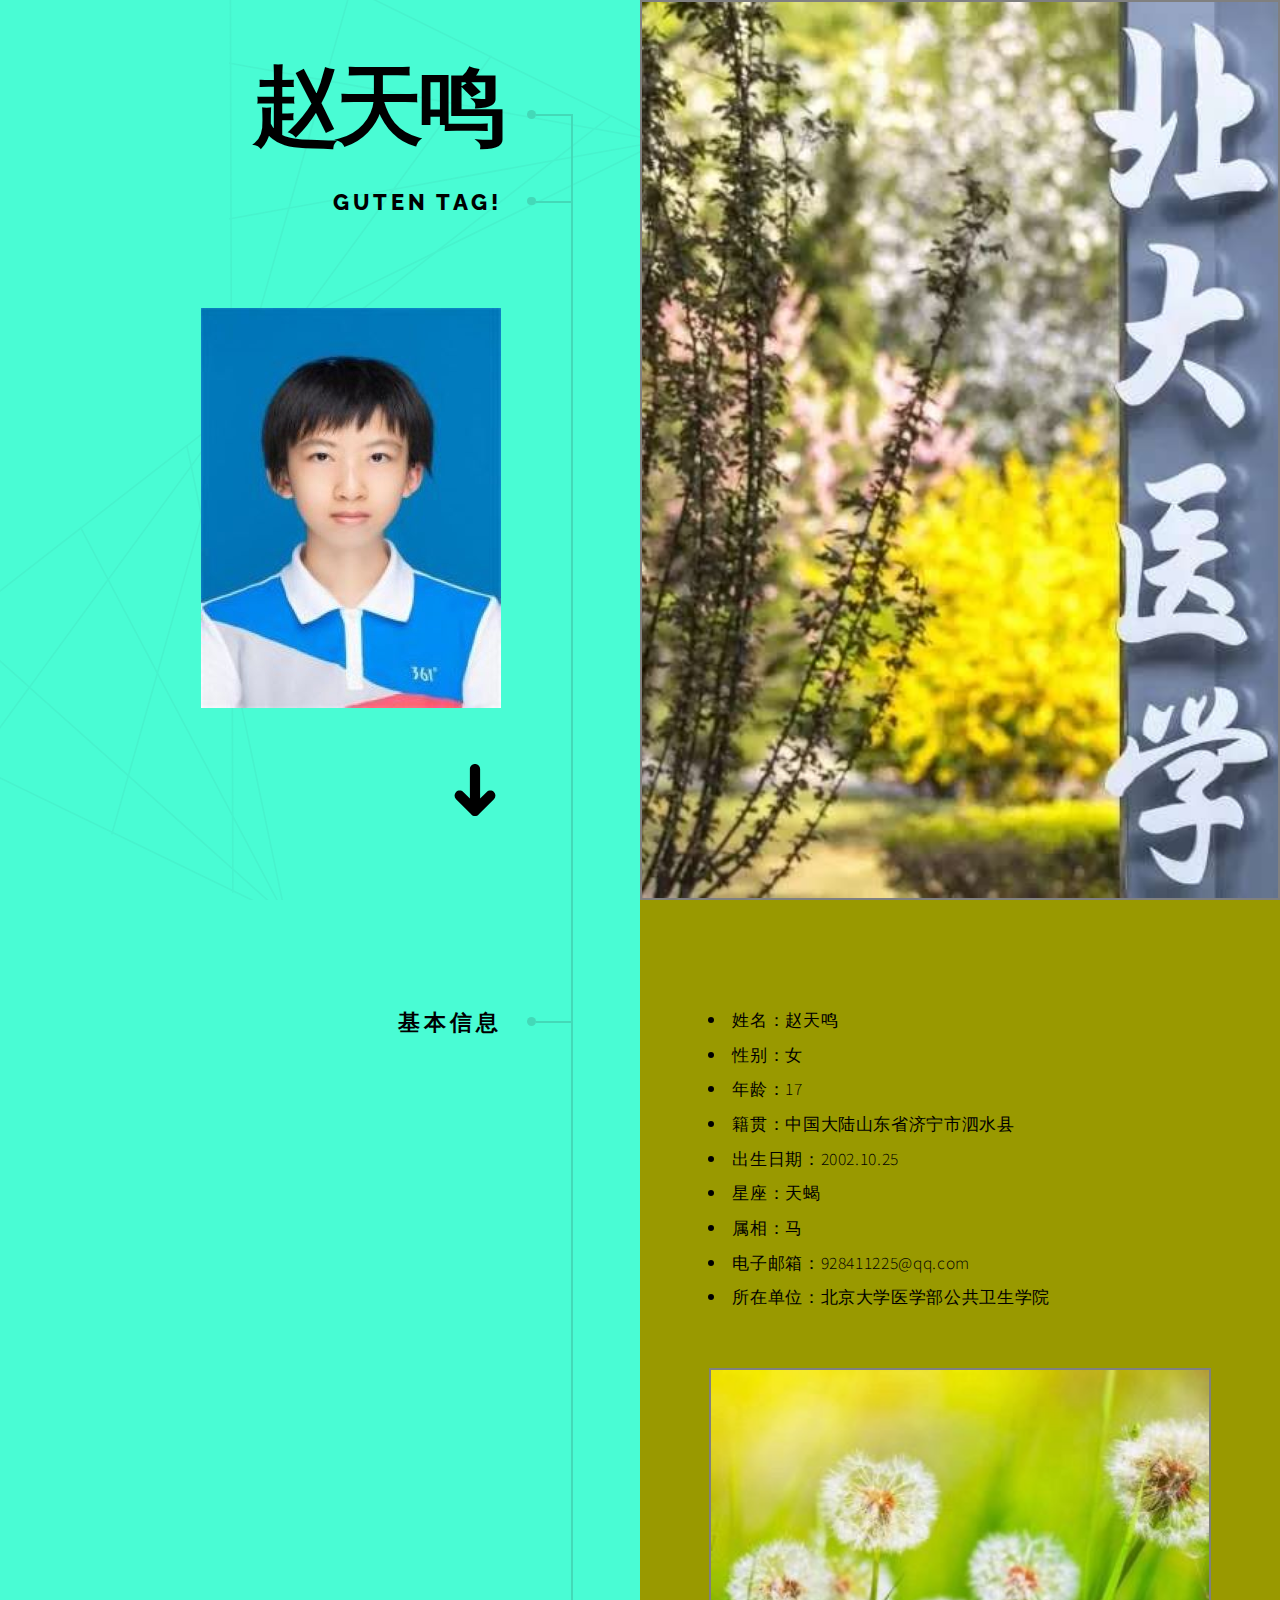
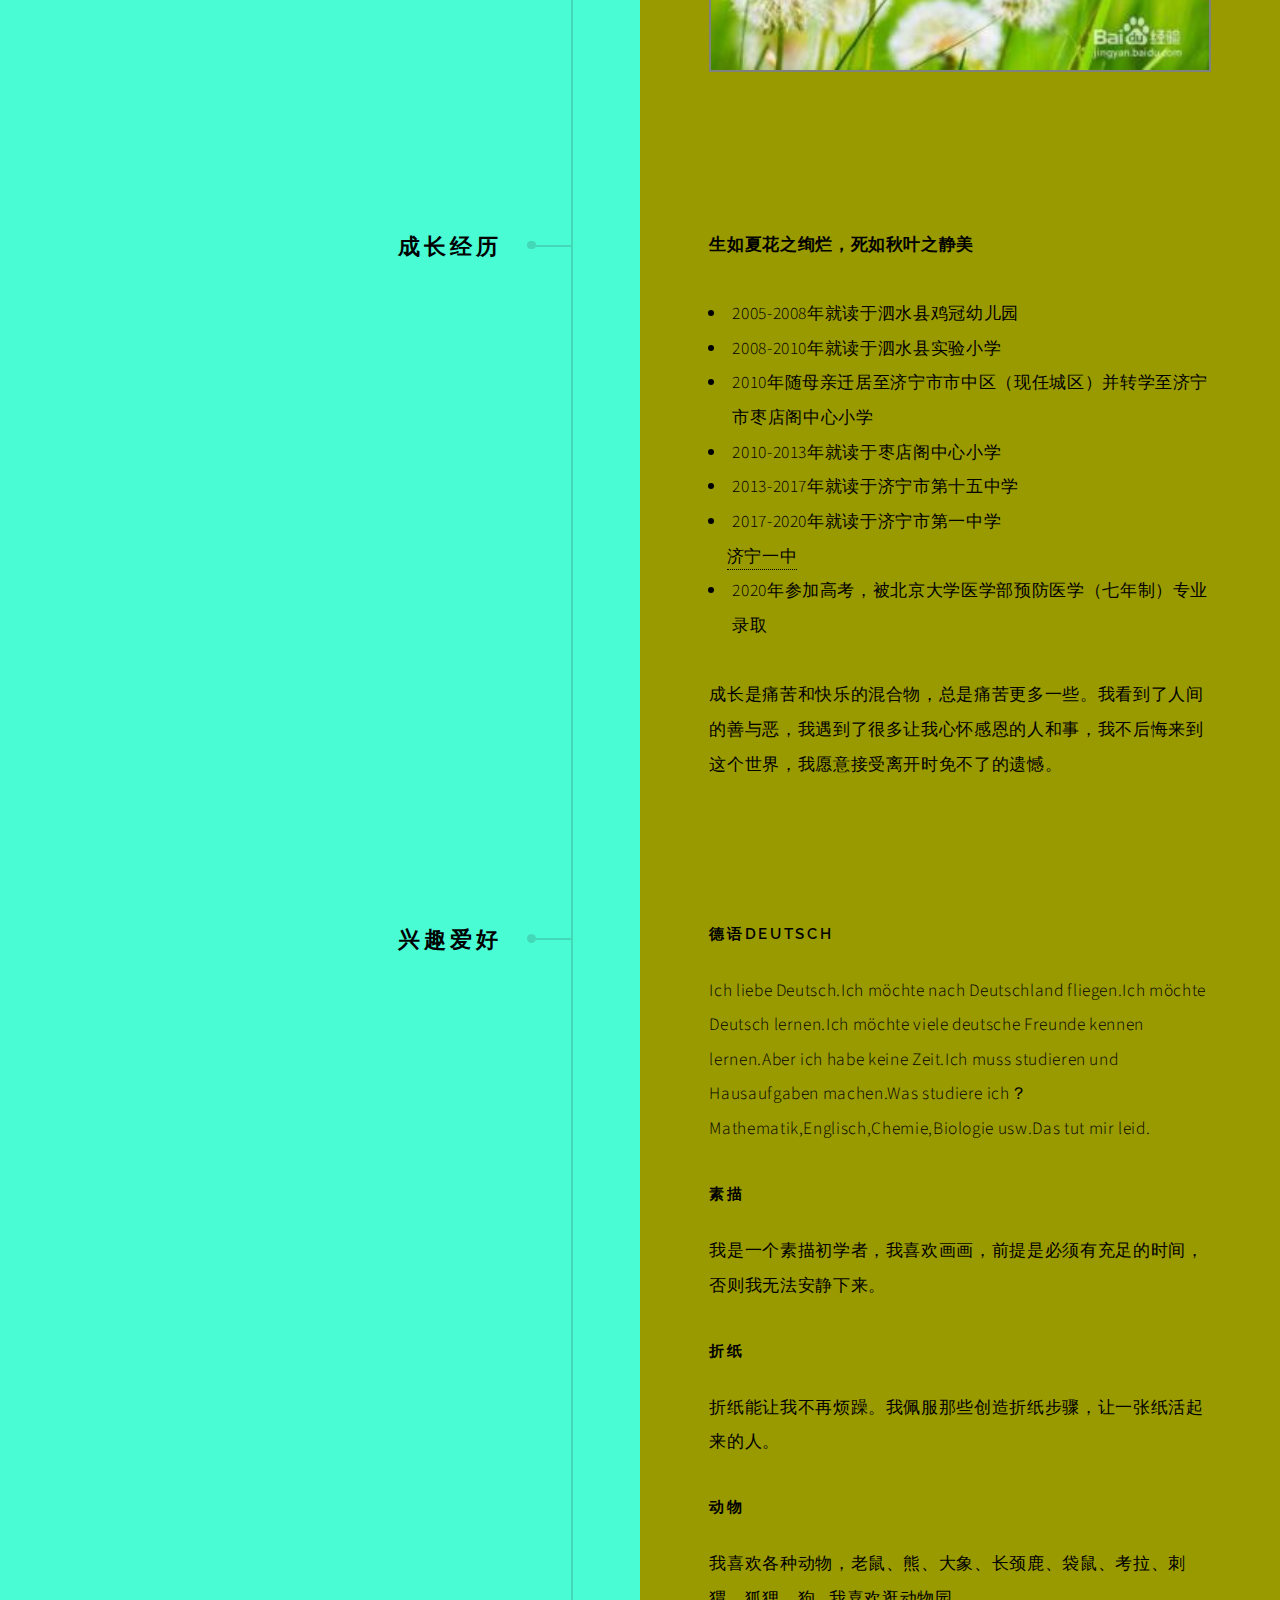
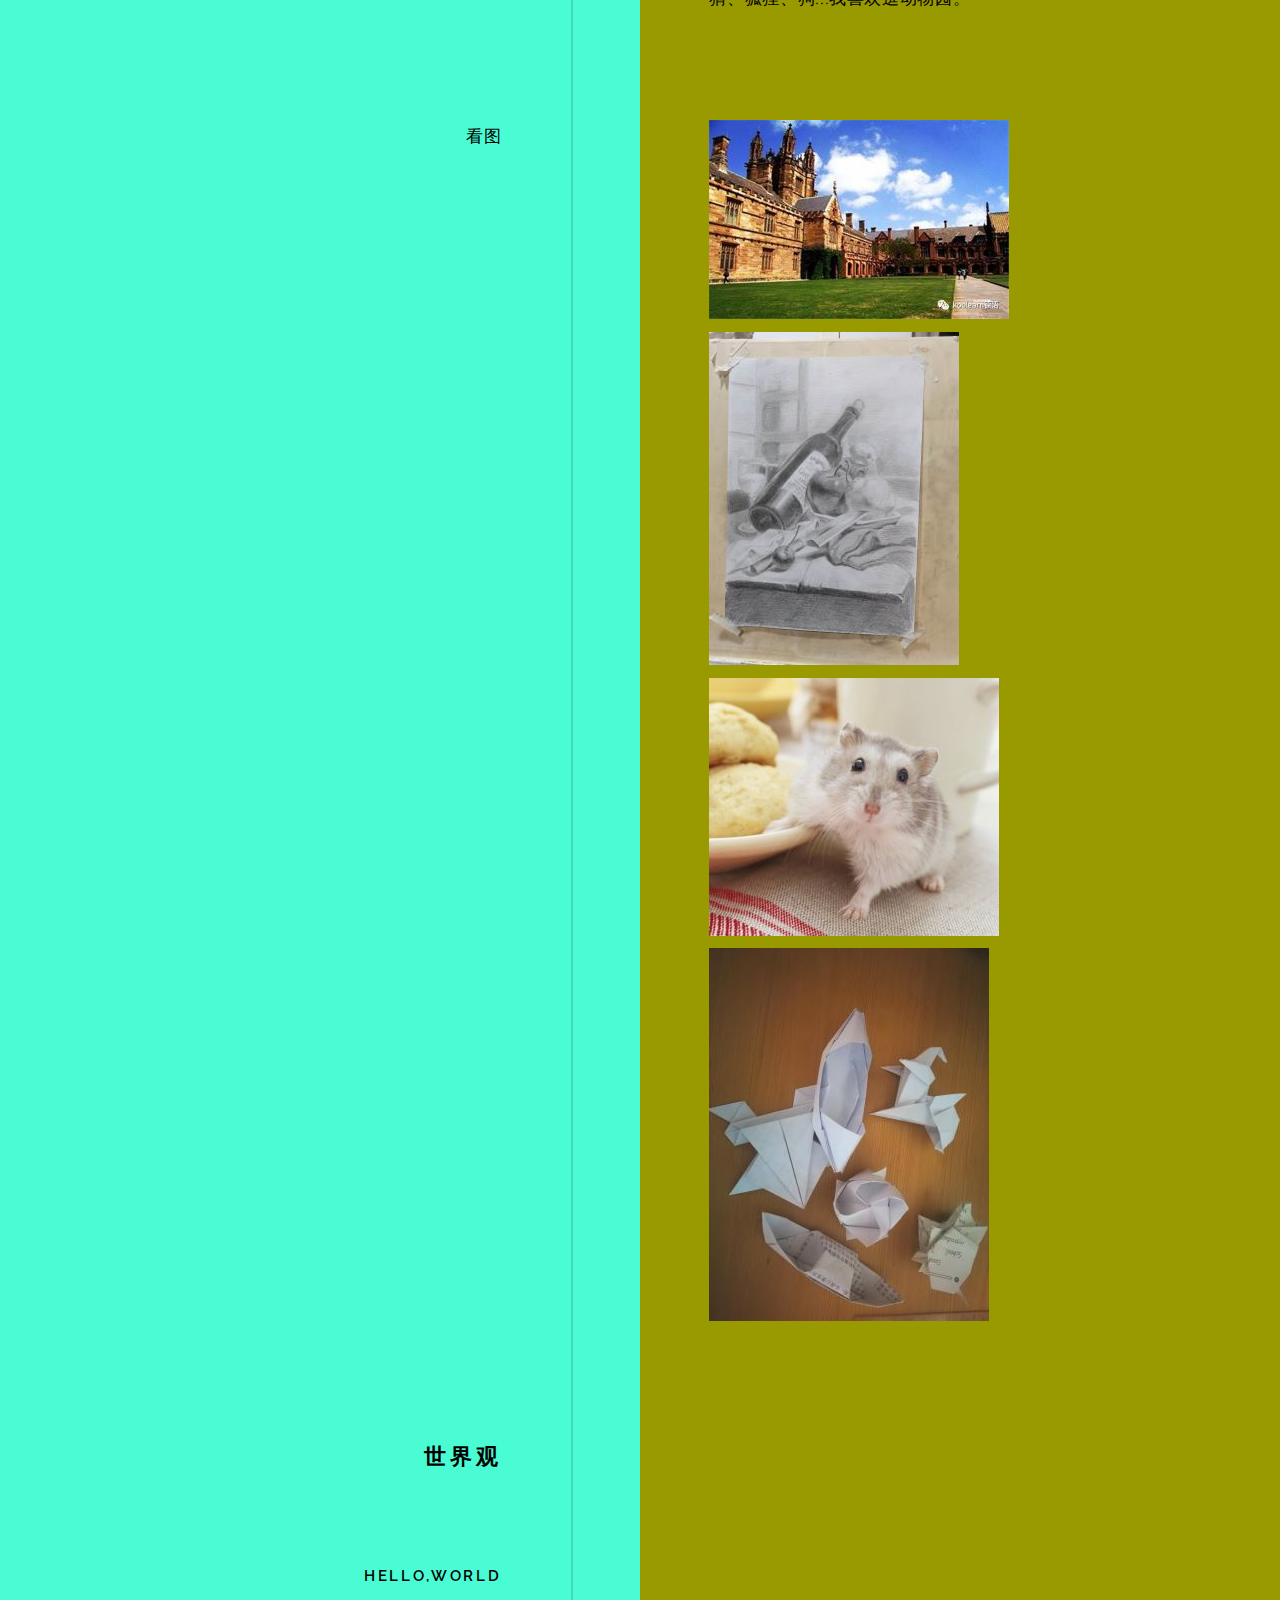
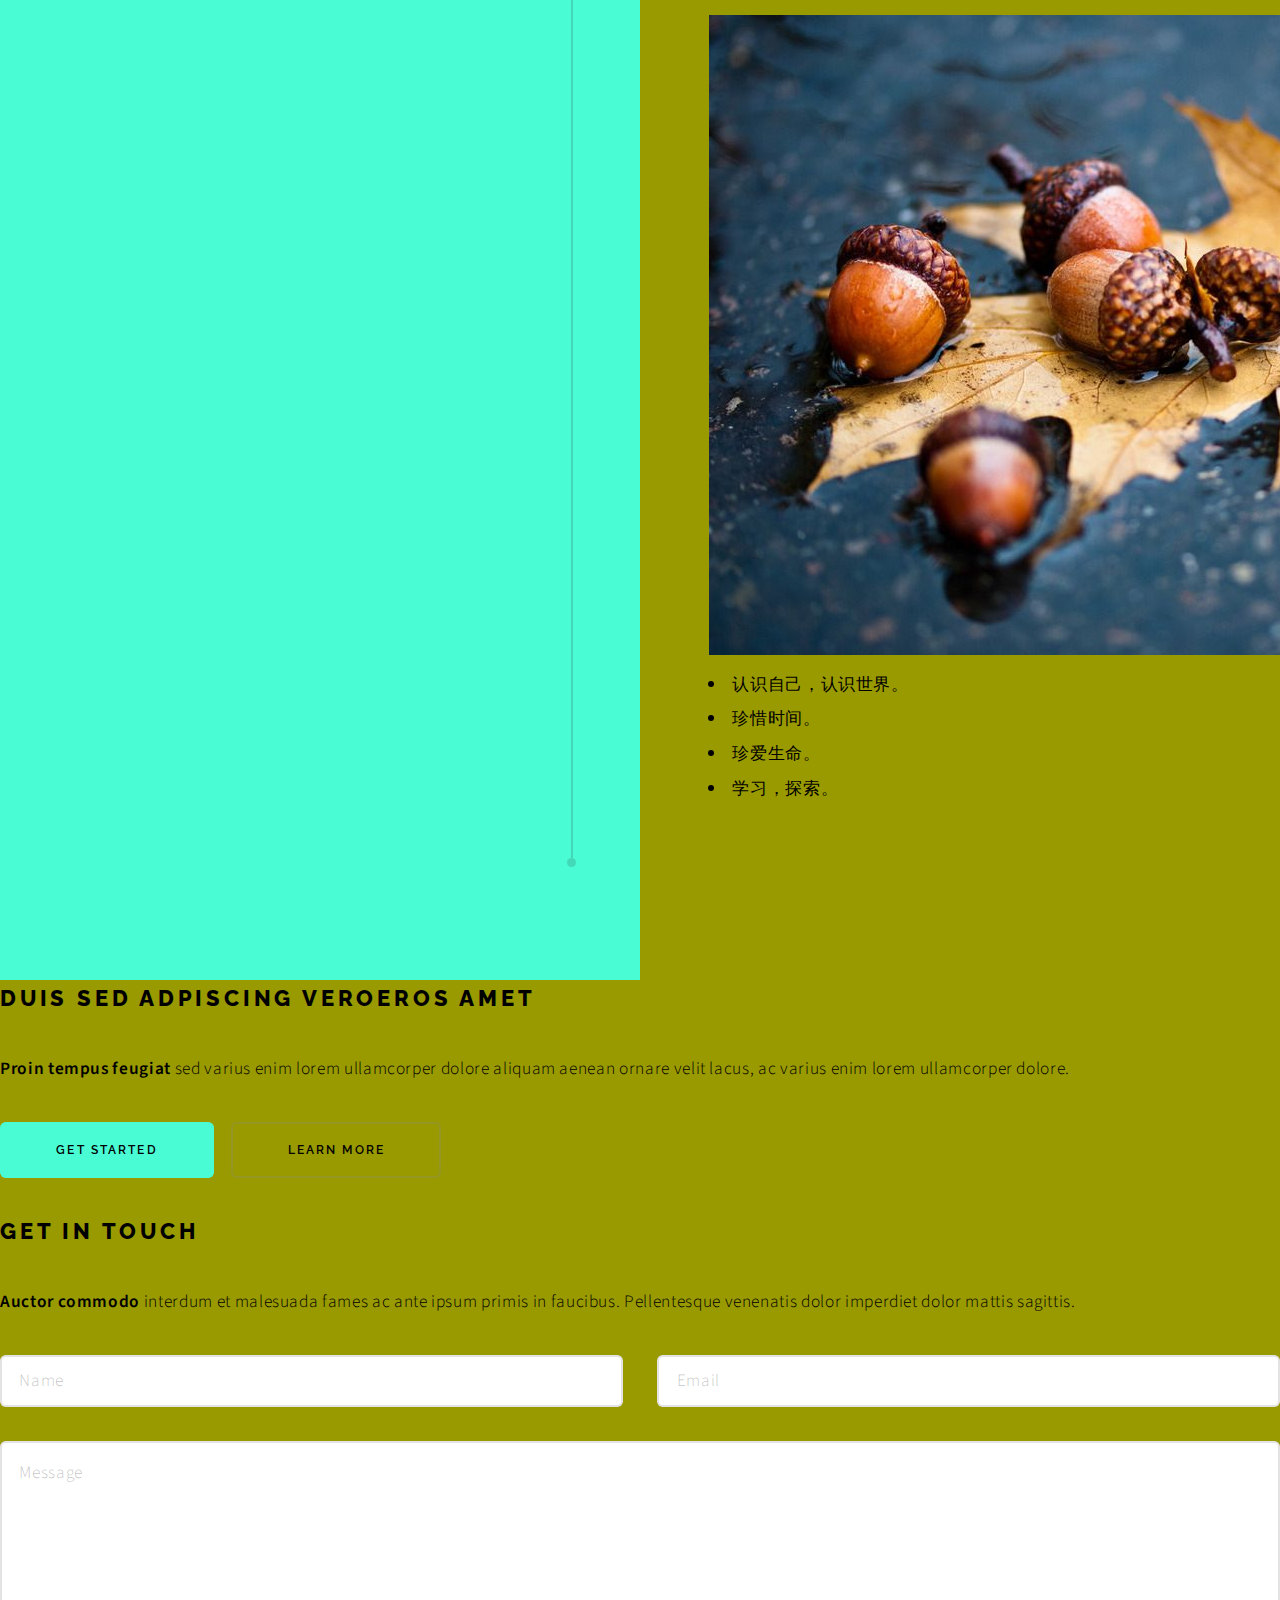
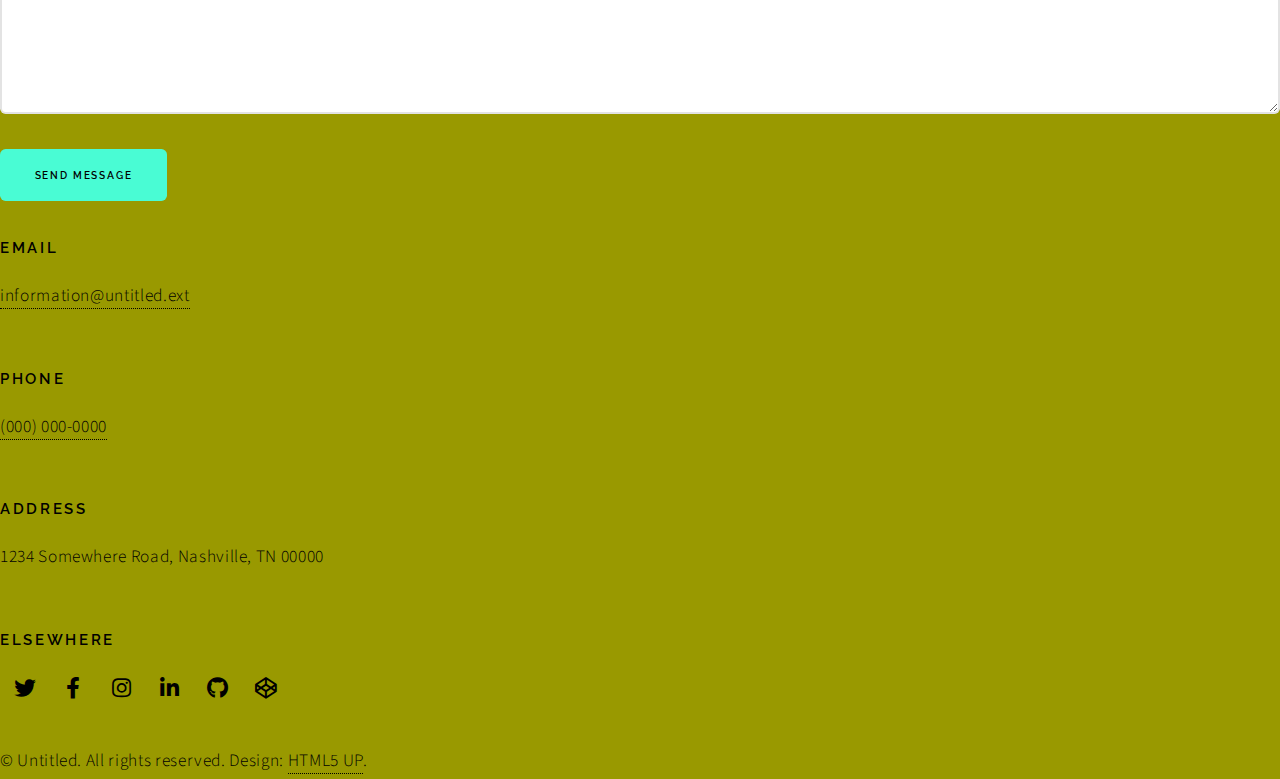
==== commit a2abd4b0: "Update index.html" ====
--- a/index.html
+++ b/index.html
@@ -119,27 +119,26 @@
 									</header>
 									<div class="content">
 										<div>
+											
+											
+												
+												
+										</div>
+									</div>
+								</section>
+
+							<!-- Section -->
+								
+									
+									<div class="content">
+										<div>
+											<img src="images/timg.jpg">
 											<ul>
 												<li>认识自己，认识世界。</li>
 												<li>珍惜时间。</li>
 												<li>珍爱生命。</li>
 												<li>学习，探索。</li>
 											</ul>
-											
-												
-												
-										</div>
-									</div>
-								</section>
-
-							<!-- Section -->
-								
-									
-									<div class="content">
-										<div class="gallery">
-											<a href="images/gallery/fulls/08.jpg" class="portrait"><img src="images/gallery/thumbs/08.jpg" alt="" /></a>
-											<a href="images/gallery/fulls/09.jpg" class="portrait"><img src="images/gallery/thumbs/09.jpg" alt="" /></a>
-											<a href="images/gallery/fulls/10.jpg" class="landscape"><img src="images/gallery/thumbs/10.jpg" alt="" /></a>
 										</div>
 									</div>
 								</section>
@@ -393,7 +392,7 @@
 													<option value="1">Manufacturing</option>
 													<option value="1">Shipping</option>
 													<option value="1">Administration</option>
-													<option value="1">Human Resources</option>
+													<option value="1">Human Reurces</option>
 												</select>
 											</div>
 											<div class="field half">
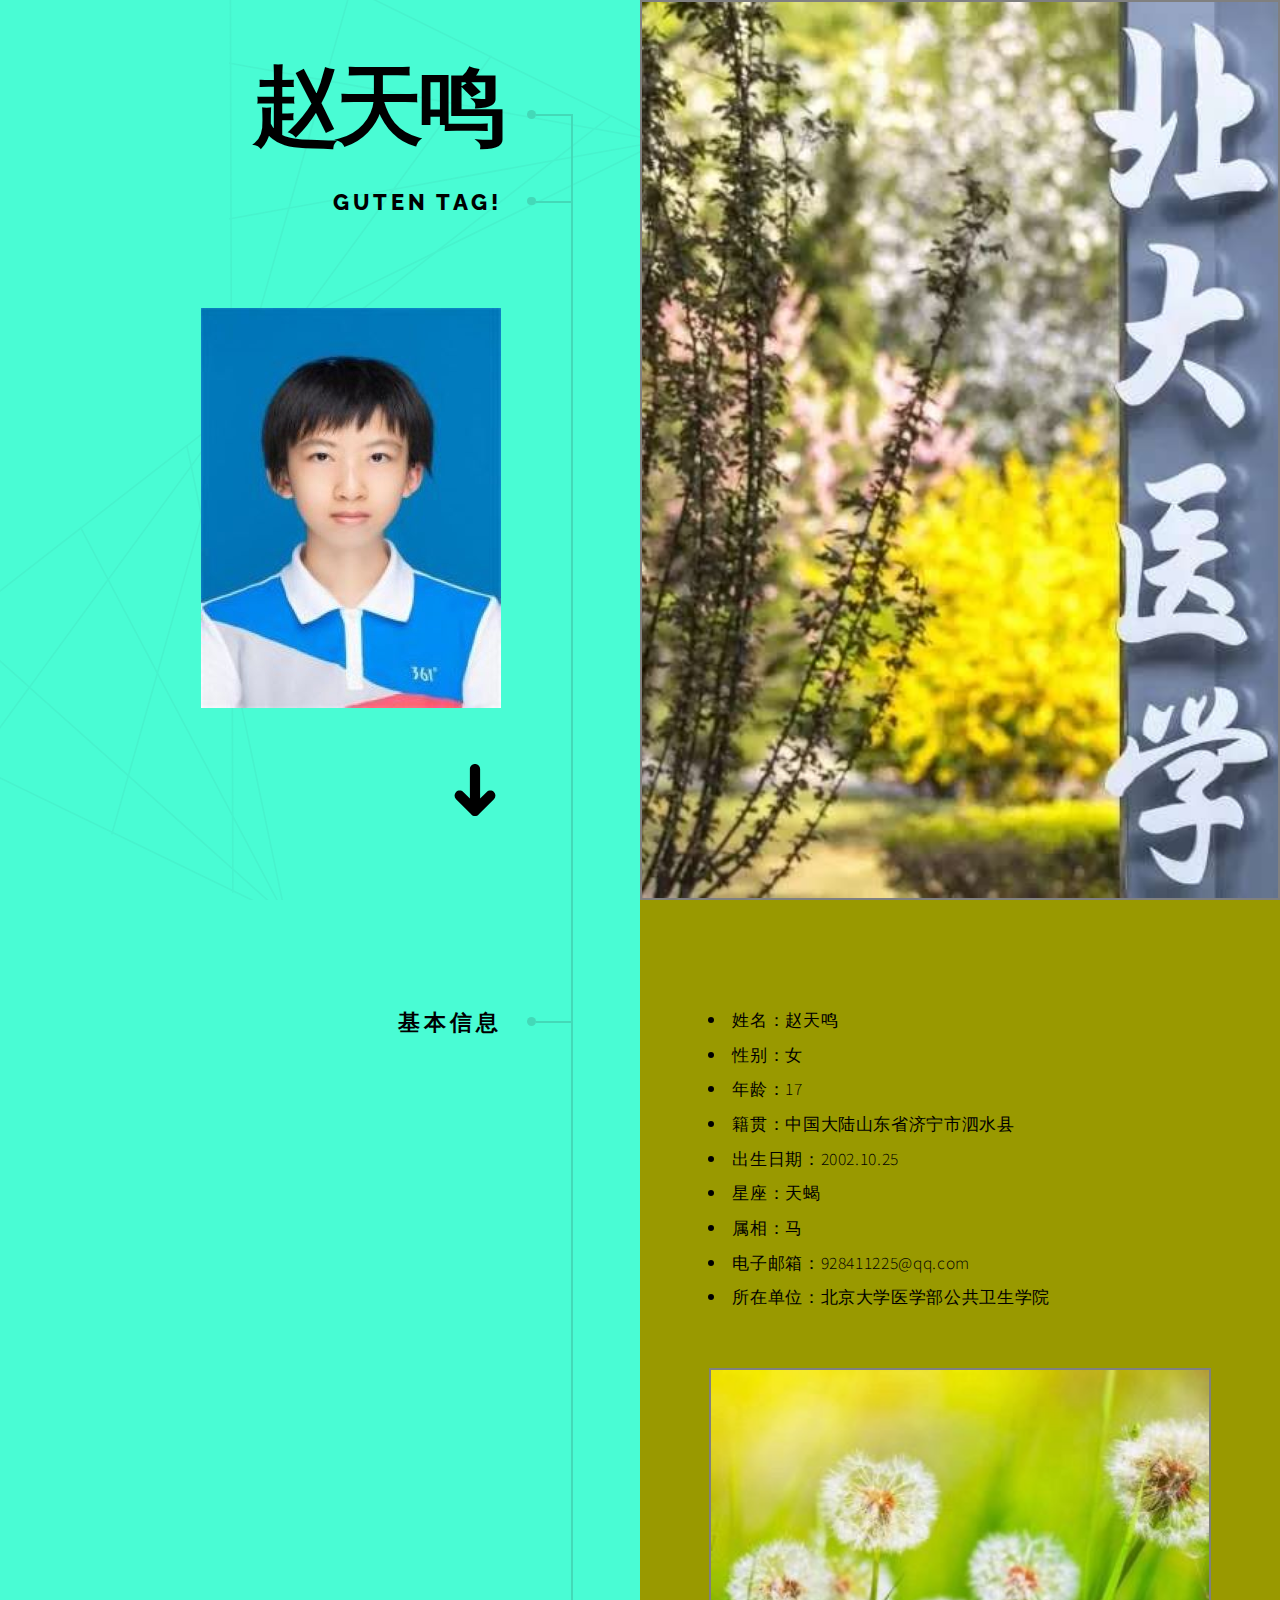
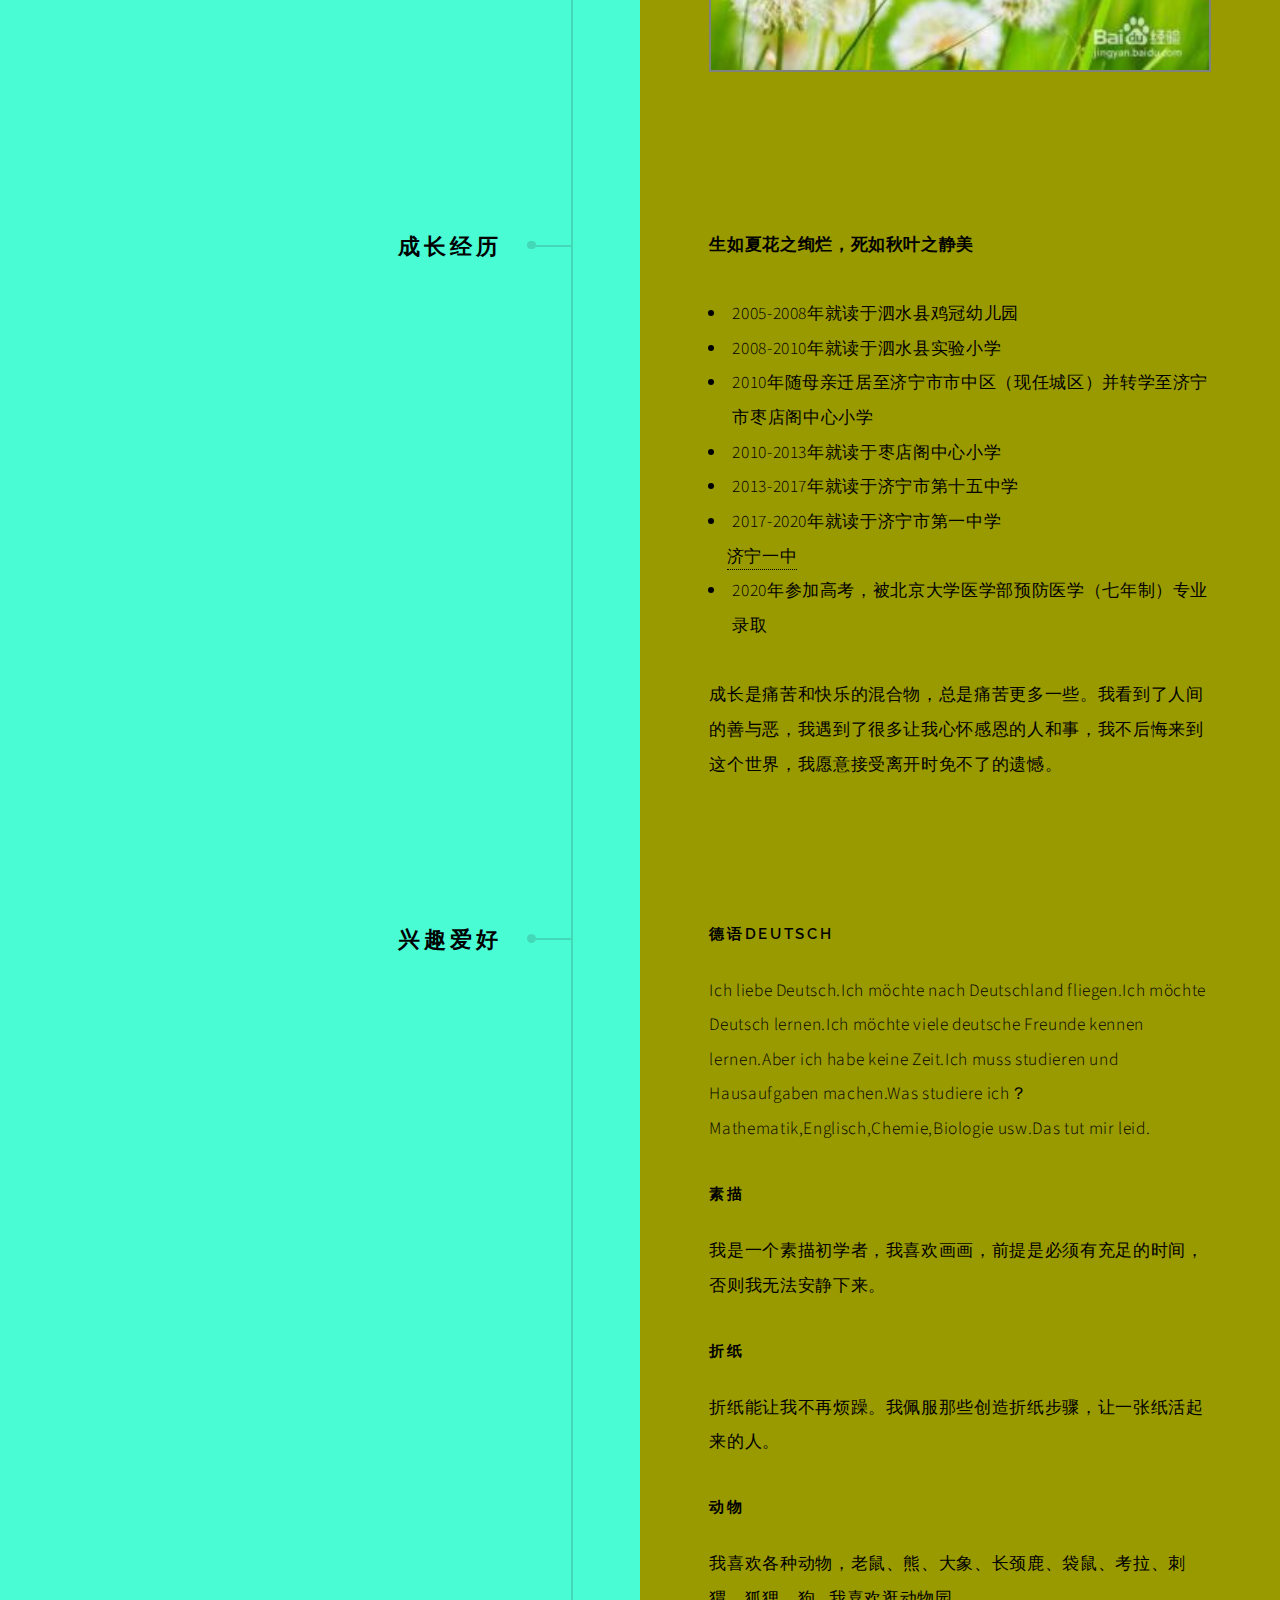
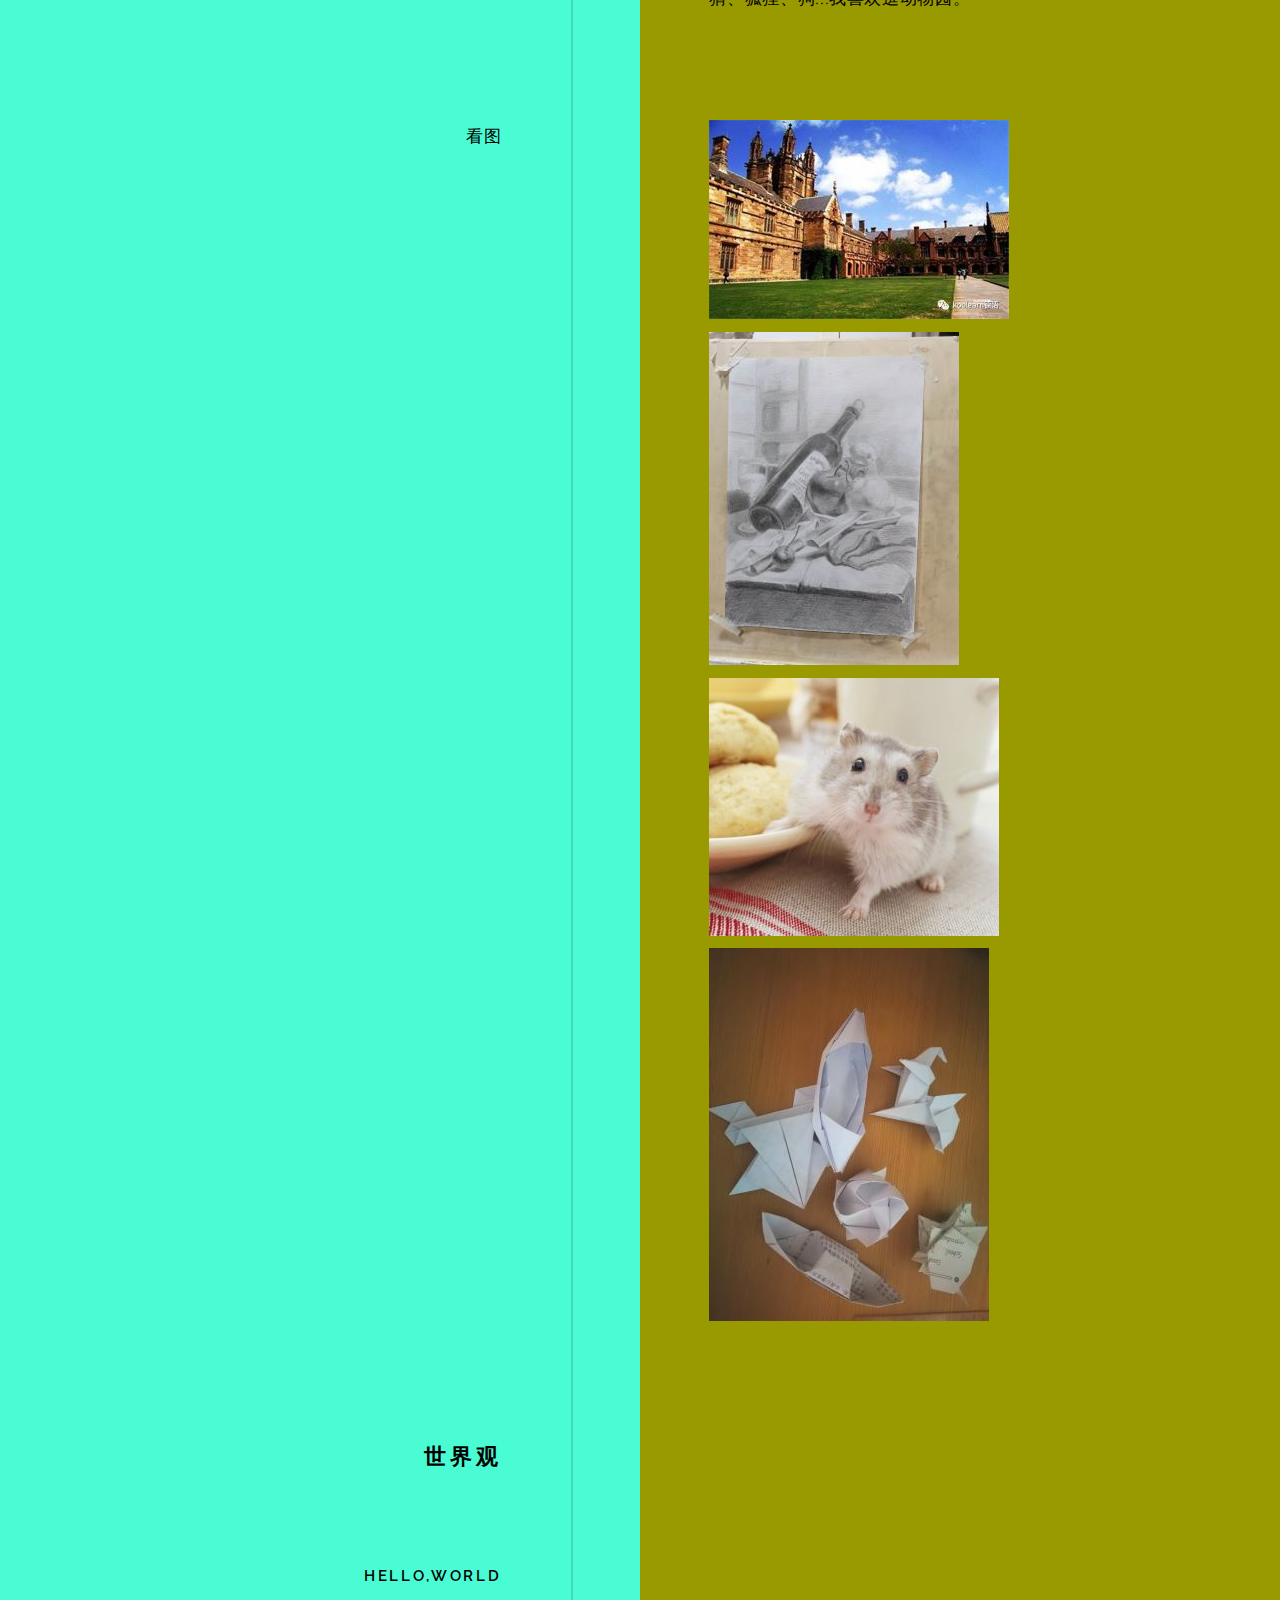
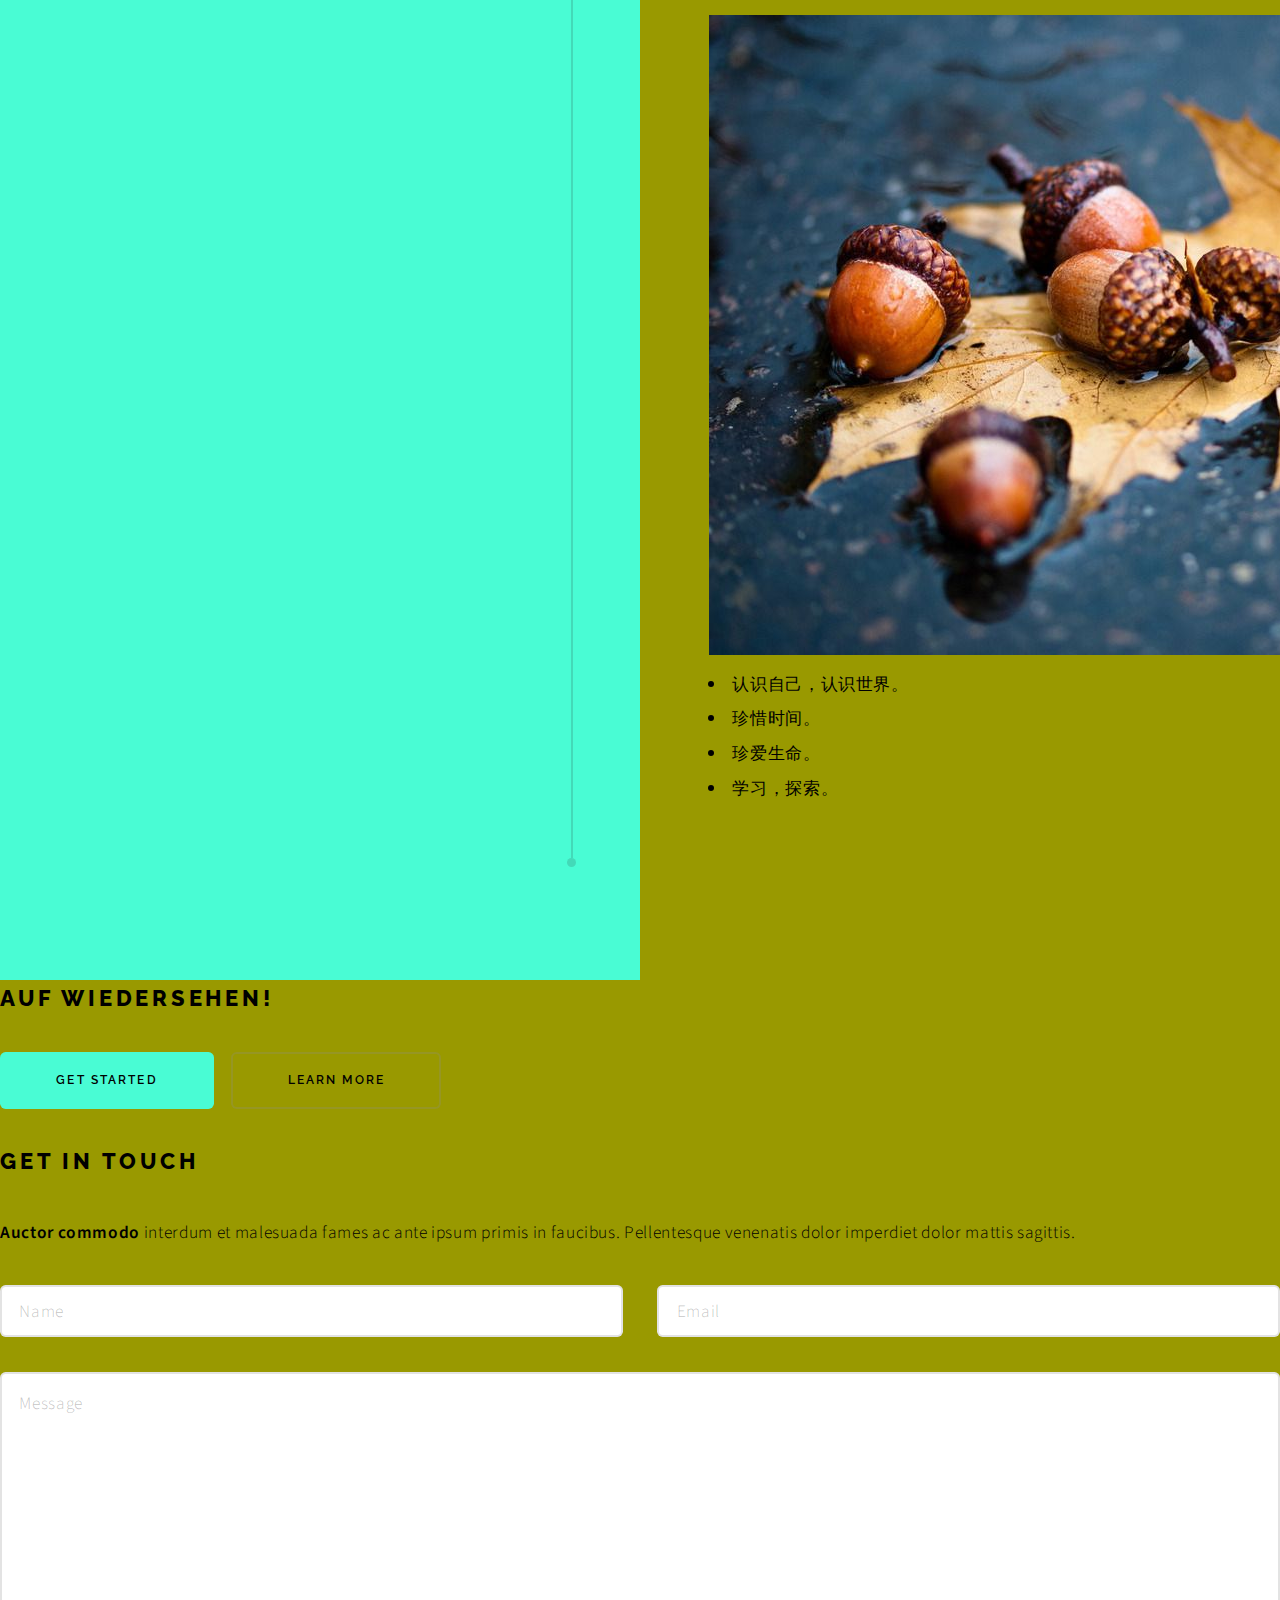
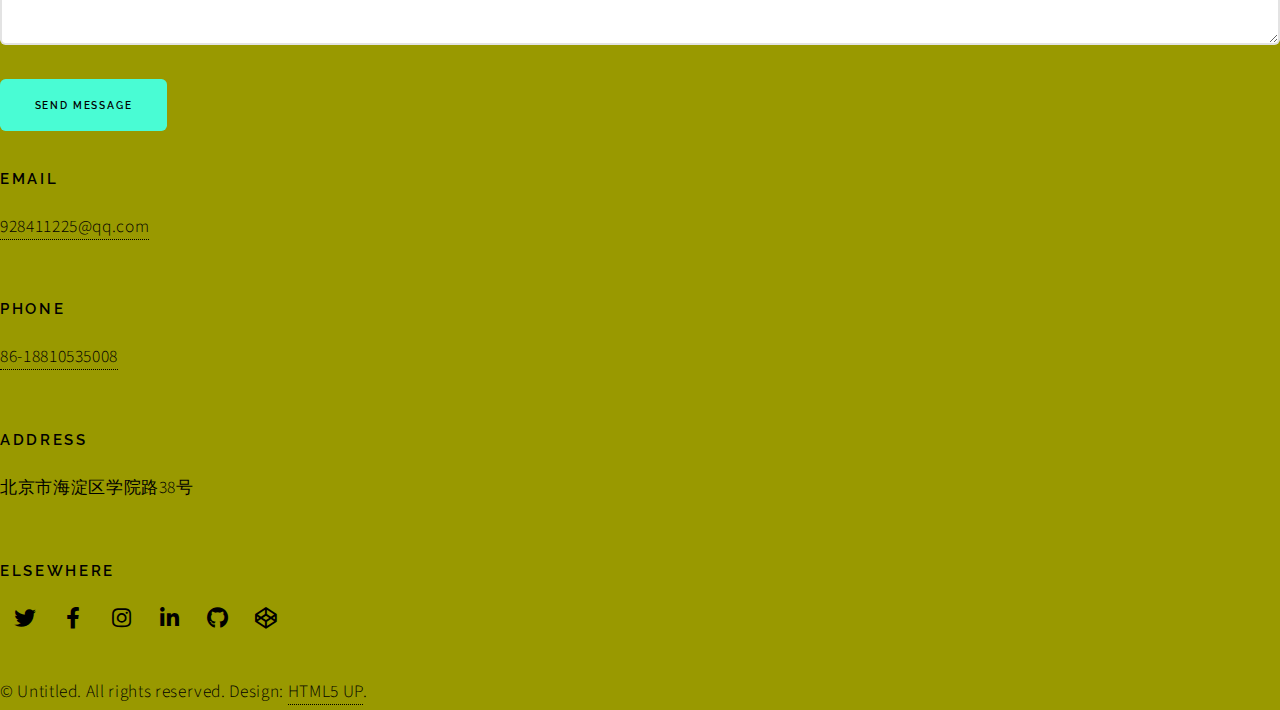
==== commit f24c10de: "Update index.html" ====
--- a/index.html
+++ b/index.html
@@ -149,10 +149,10 @@
 				<!-- Section -->
 					<section>
 						<header>
-							<h2>Duis sed adpiscing veroeros amet</h2>
-						</header>
-						<div class="content">
-							<p><strong>Proin tempus feugiat</strong> sed varius enim lorem ullamcorper dolore aliquam aenean ornare velit lacus, ac varius enim lorem ullamcorper dolore.</p>
+							<h2>Auf wiedersehen!</h2>
+						</header>
+						<div class="content">
+					
 							<ul class="actions">
 								<li><a href="#" class="button primary large">Get Started</a></li>
 								<li><a href="#" class="button large">Learn More</a></li>
@@ -456,15 +456,15 @@
 							<ul class="items">
 								<li>
 									<h3>Email</h3>
-									<a href="#">information@untitled.ext</a>
+									<a href="#">928411225@qq.com</a>
 								</li>
 								<li>
 									<h3>Phone</h3>
-									<a href="#">(000) 000-0000</a>
+									<a href="#">86-18810535008</a>
 								</li>
 								<li>
 									<h3>Address</h3>
-									<span>1234 Somewhere Road, Nashville, TN 00000</span>
+									<span>北京市海淀区学院路38号</span>
 								</li>
 								<li>
 									<h3>Elsewhere</h3>
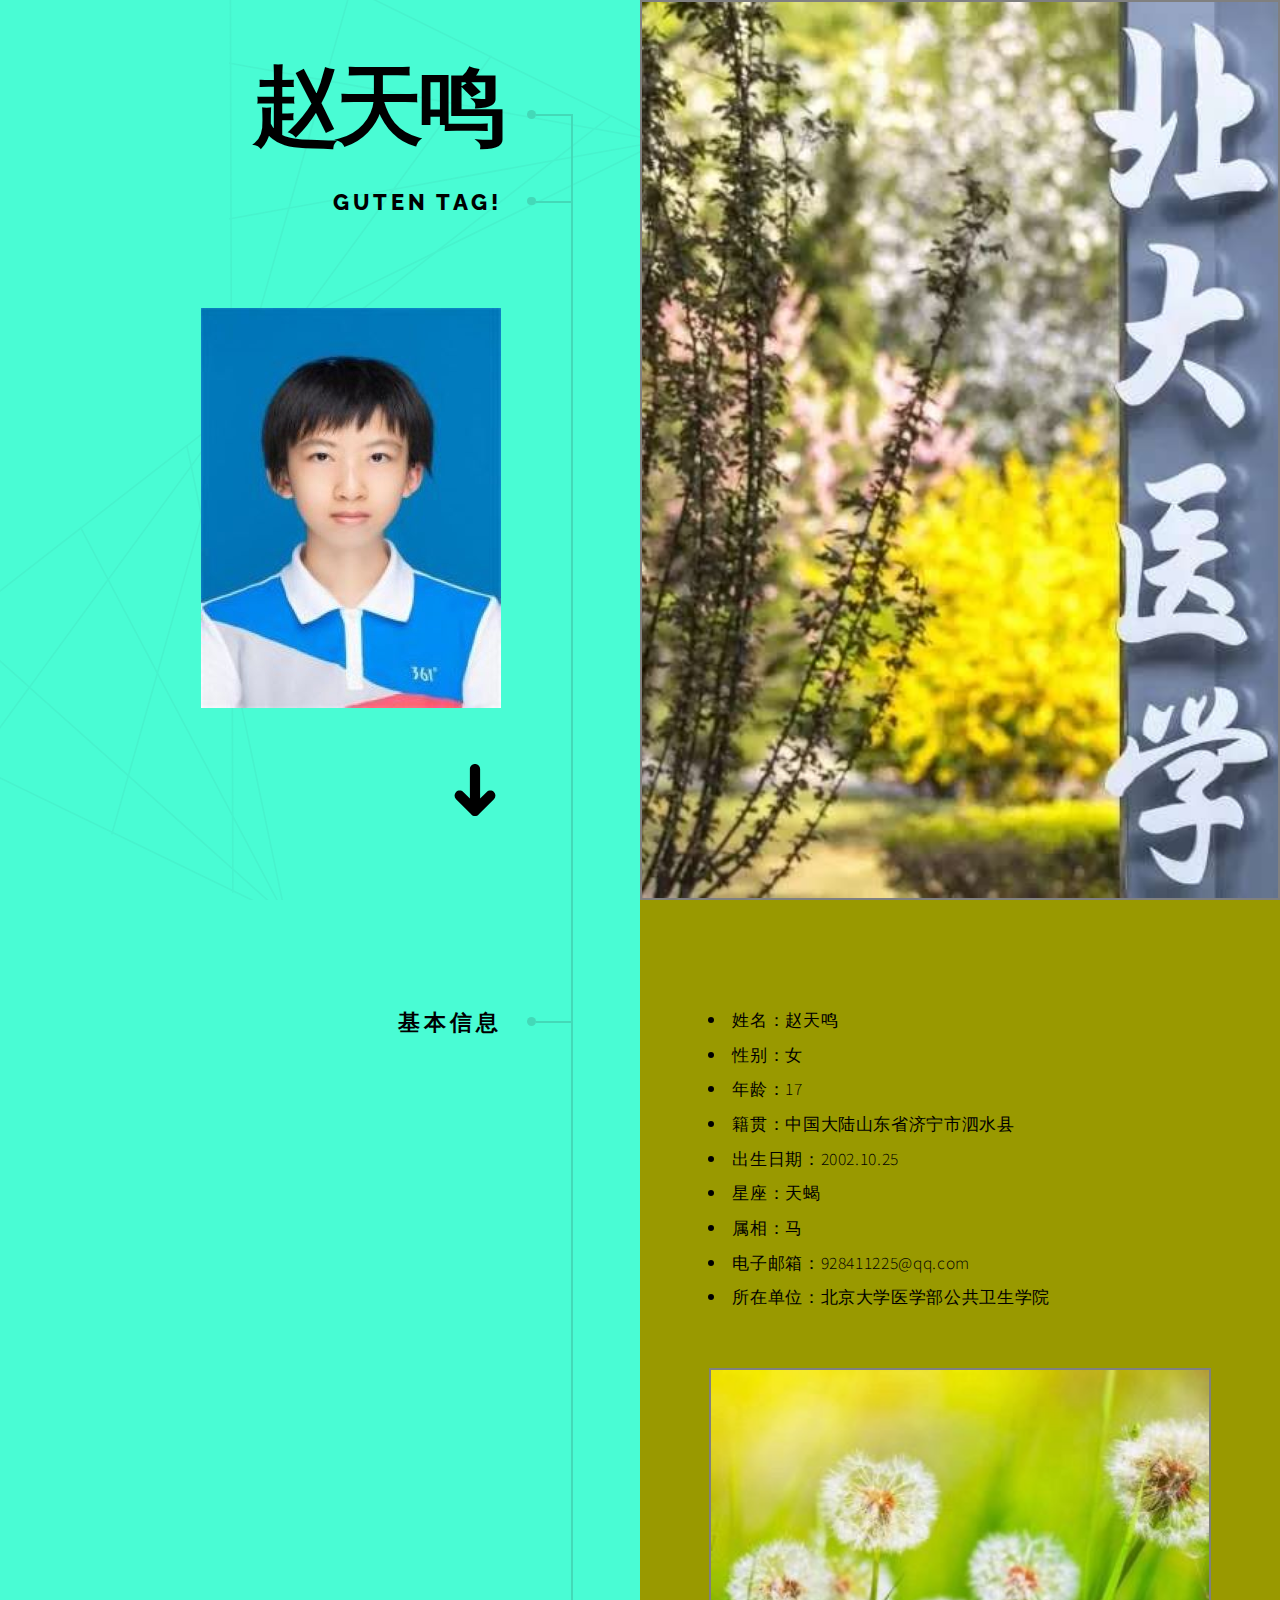
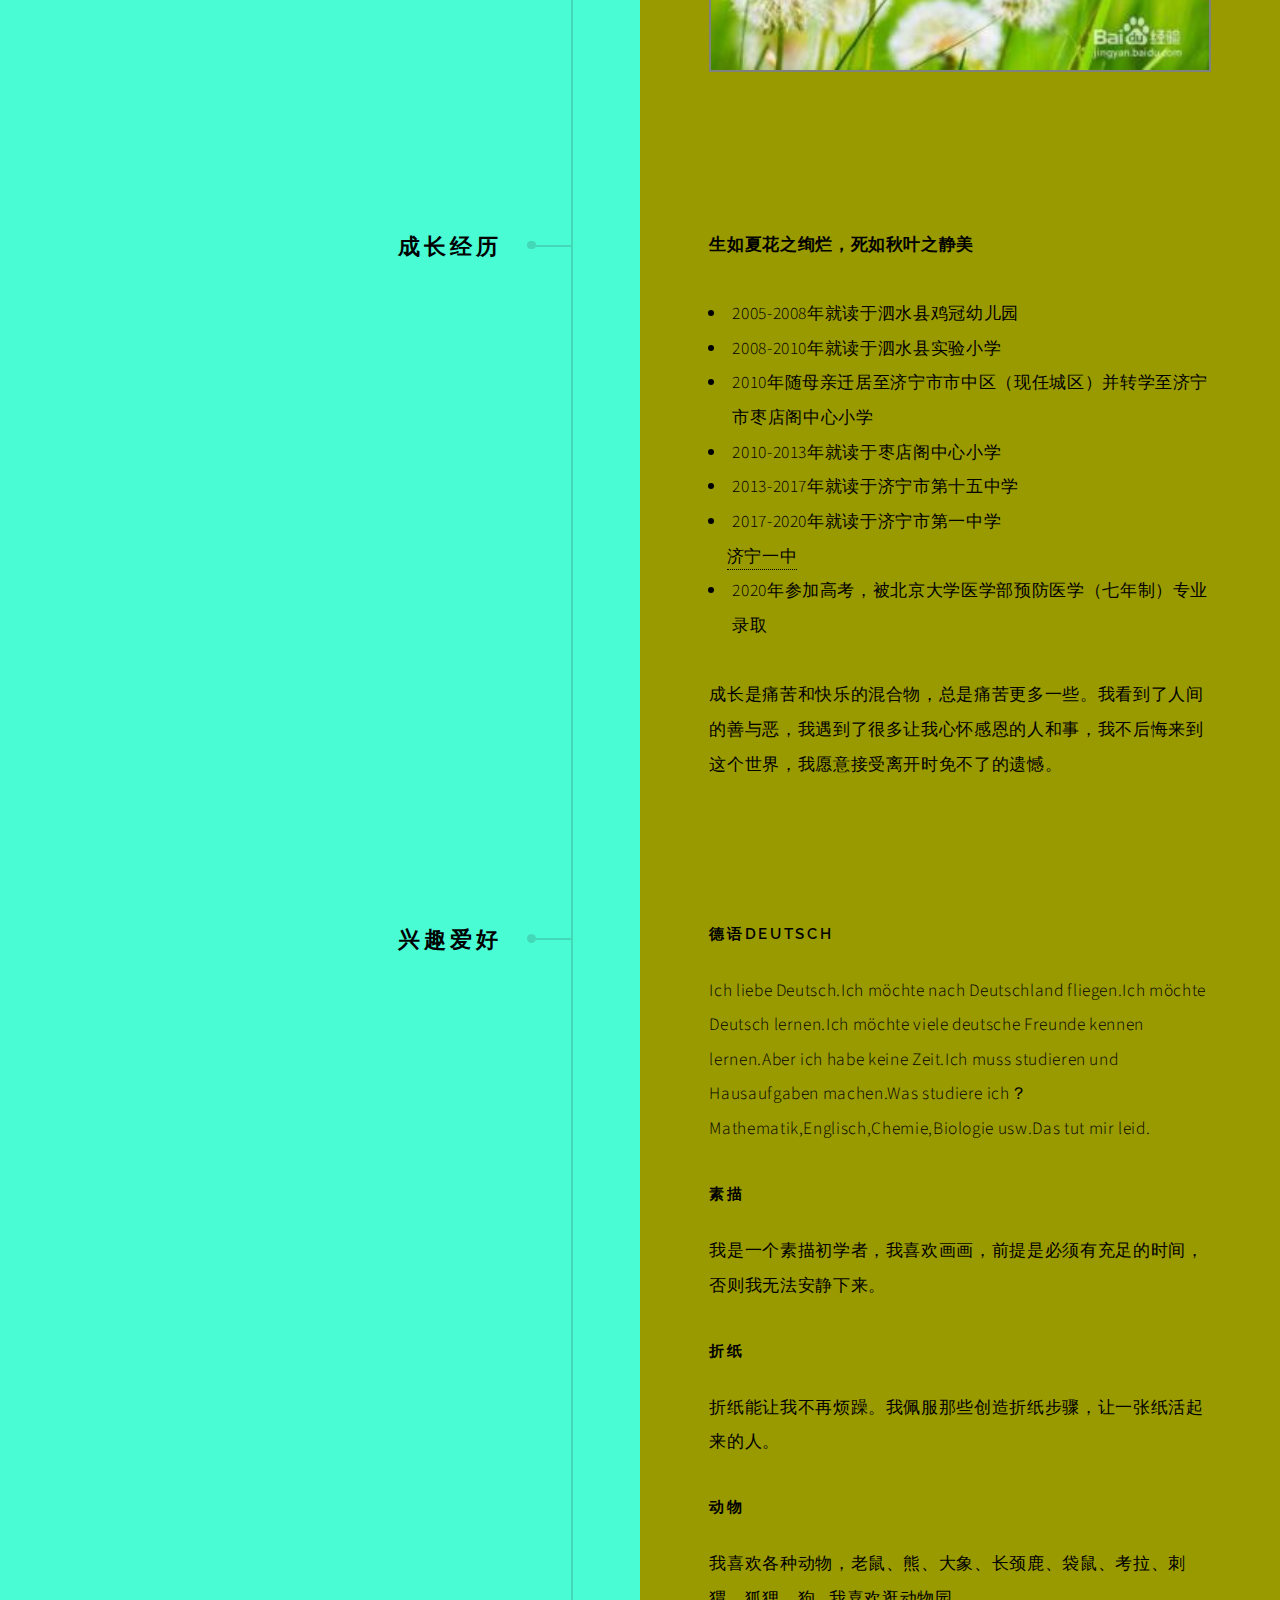
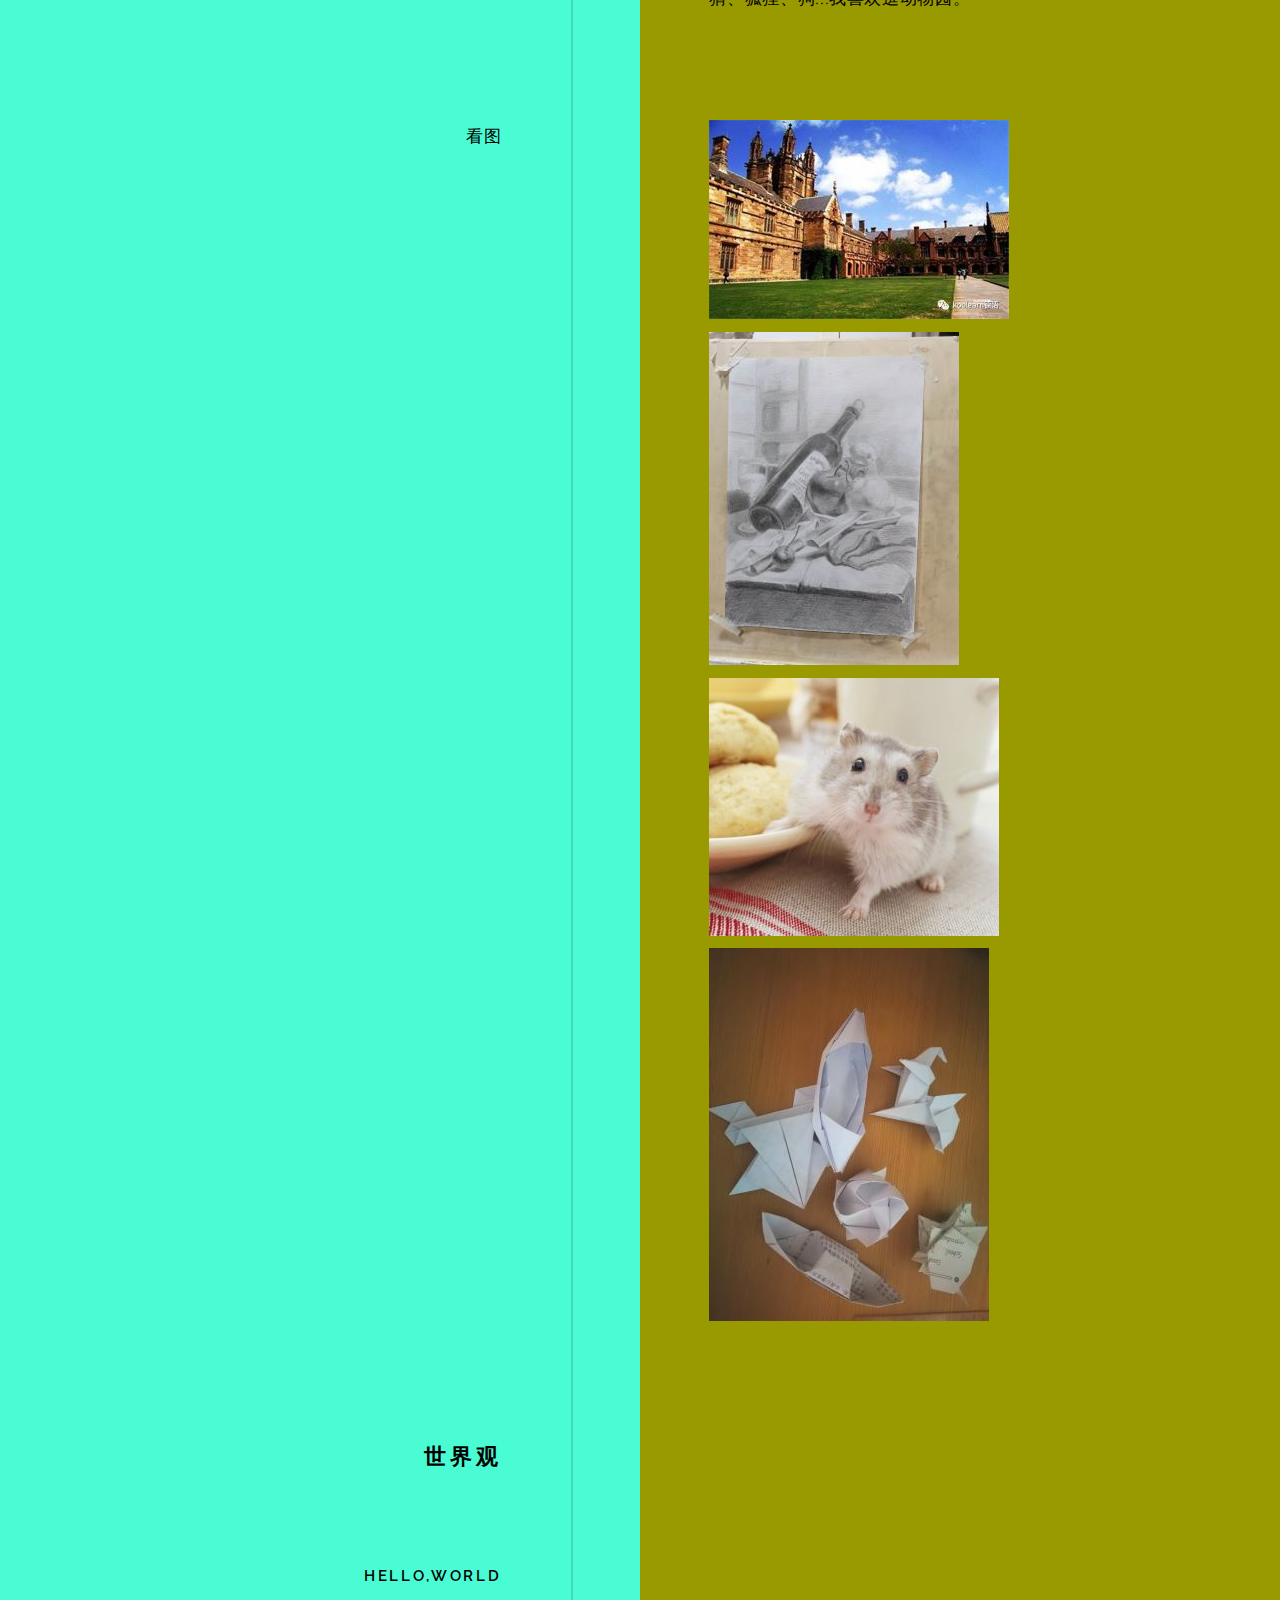
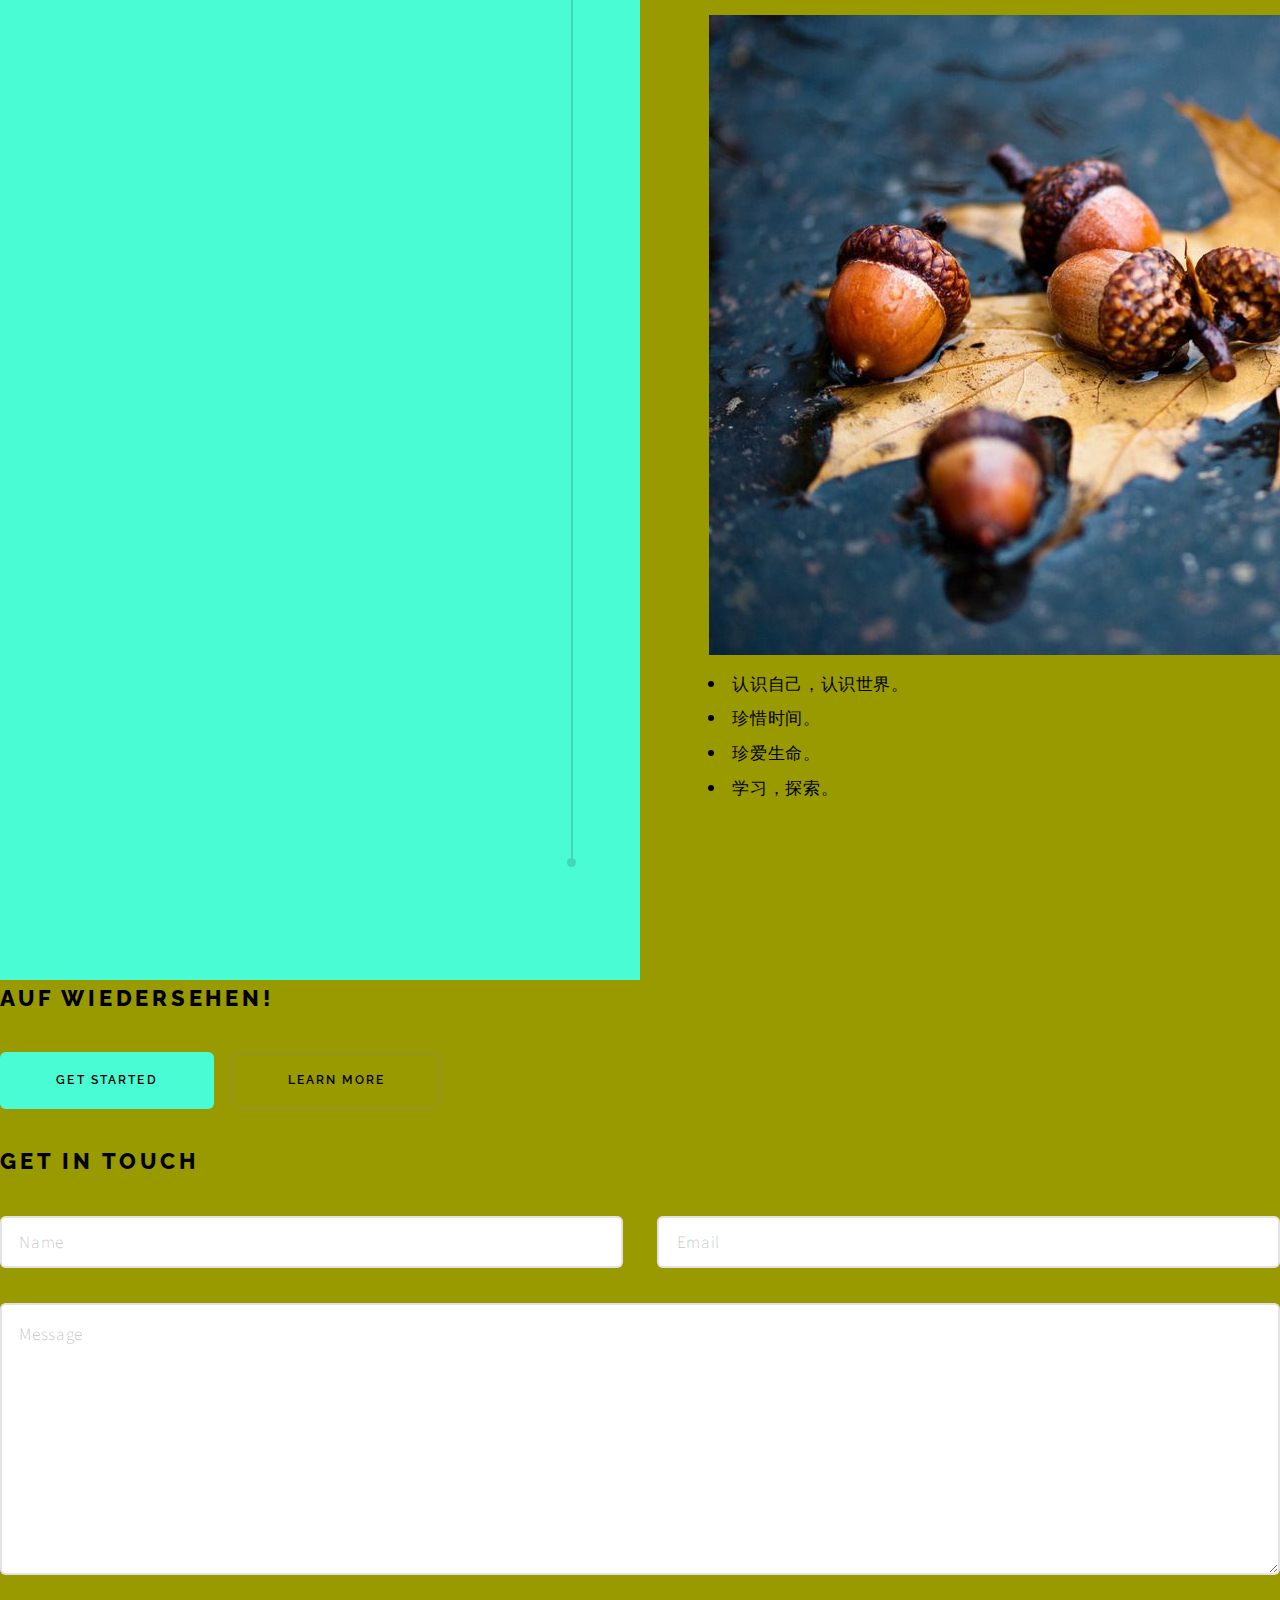
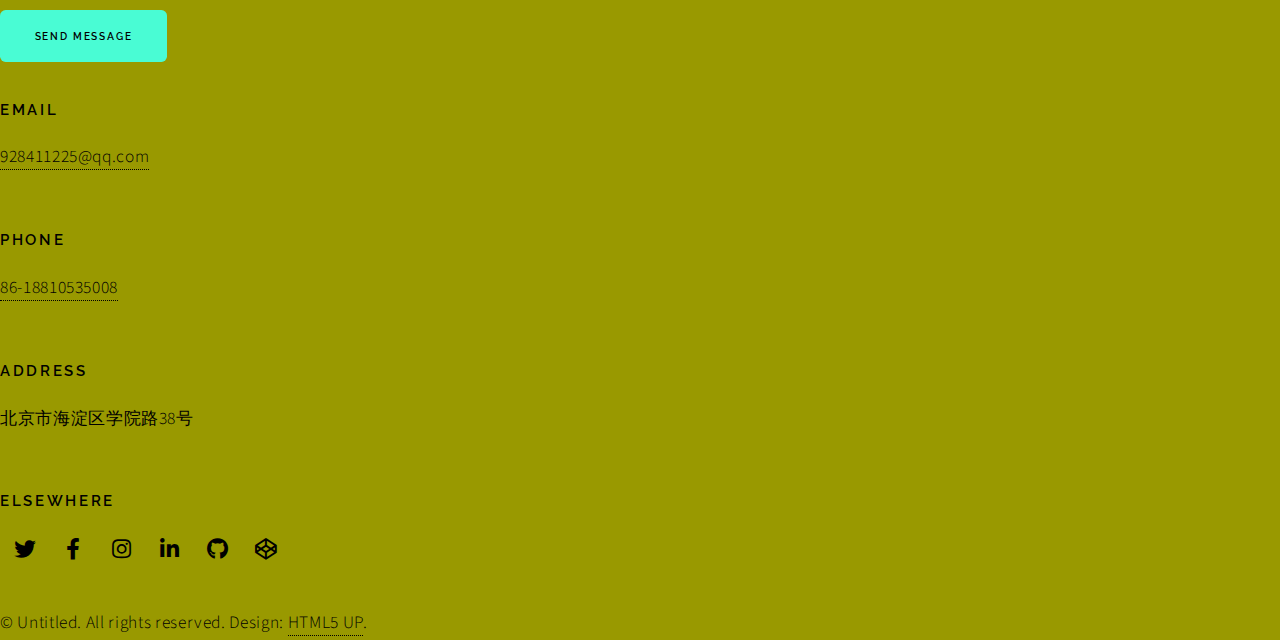
==== commit 857d2f57: "Update index.html" ====
--- a/index.html
+++ b/index.html
@@ -434,7 +434,7 @@
 							<h2>Get in touch</h2>
 						</header>
 						<div class="content">
-							<p><strong>Auctor commodo</strong> interdum et malesuada fames ac ante ipsum primis in faucibus. Pellentesque venenatis dolor imperdiet dolor mattis sagittis.</p>
+				
 							<form>
 								<div class="fields">
 									<div class="field half">
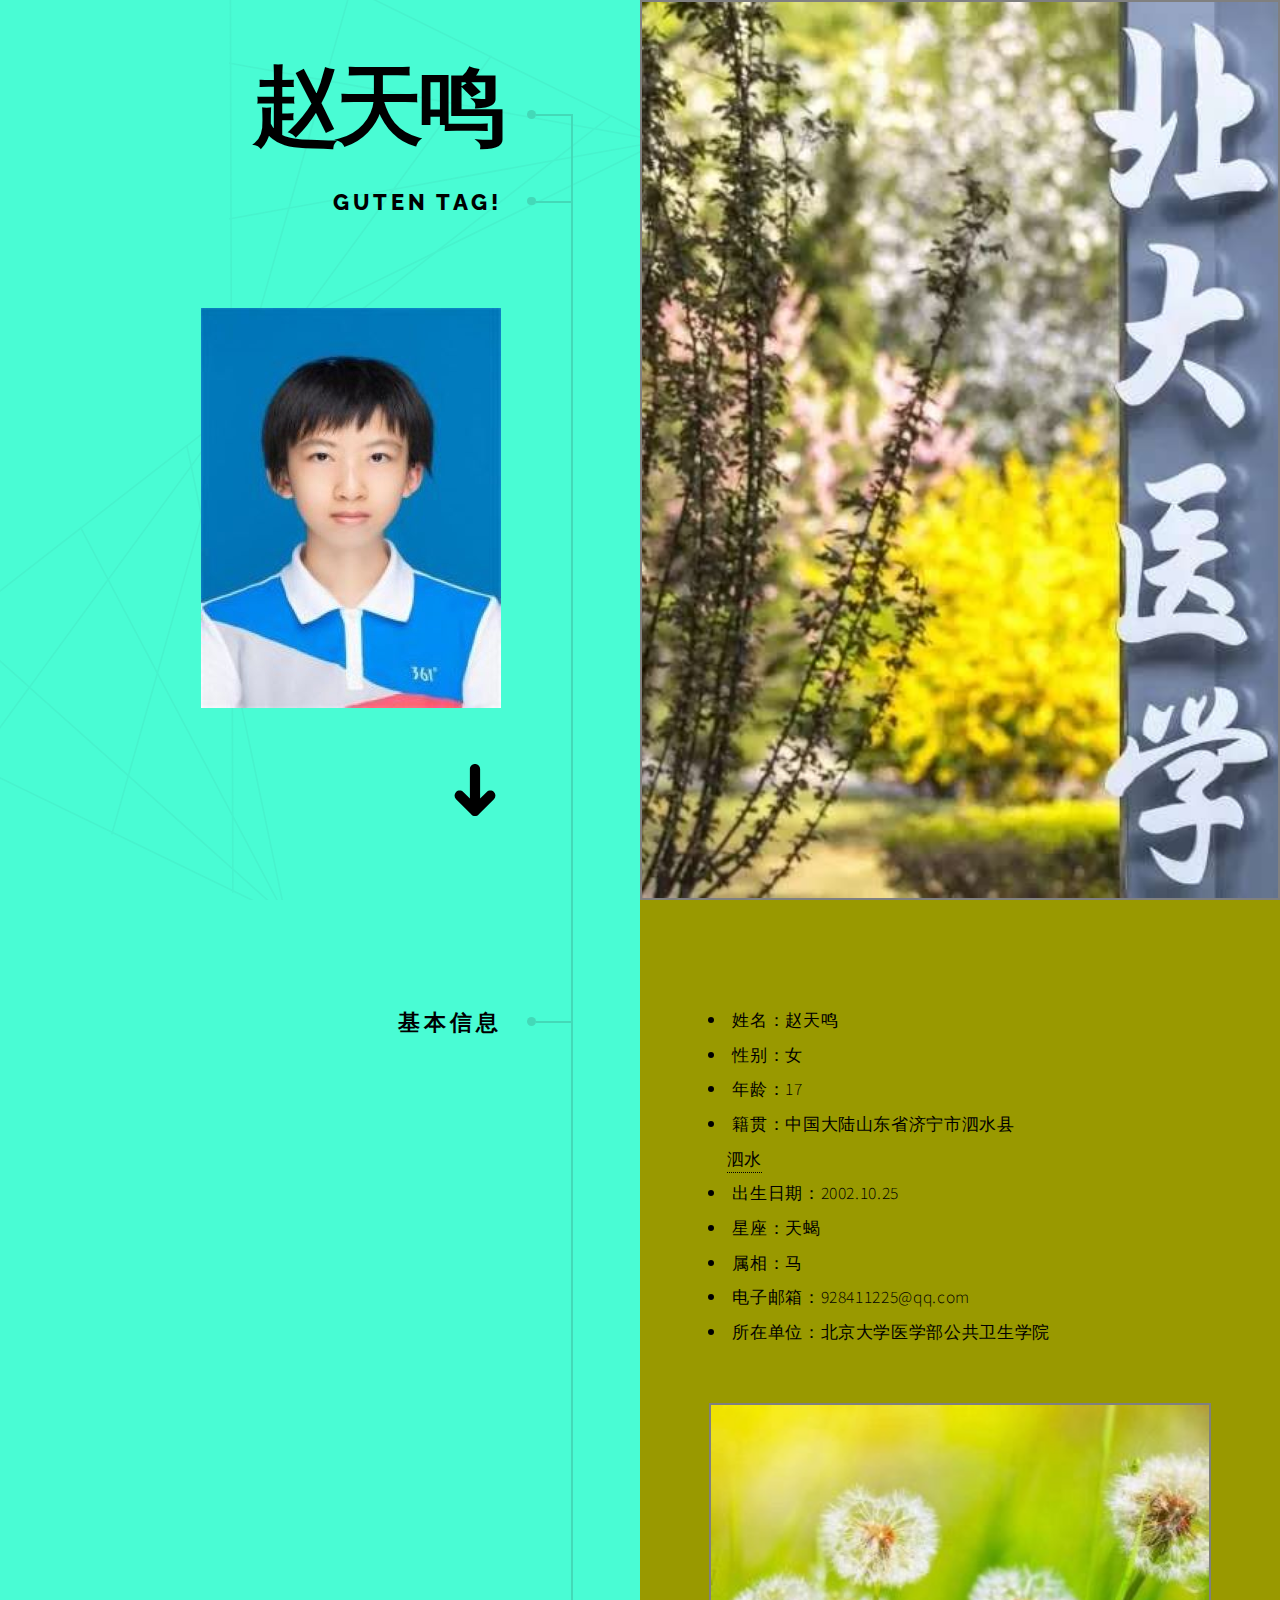
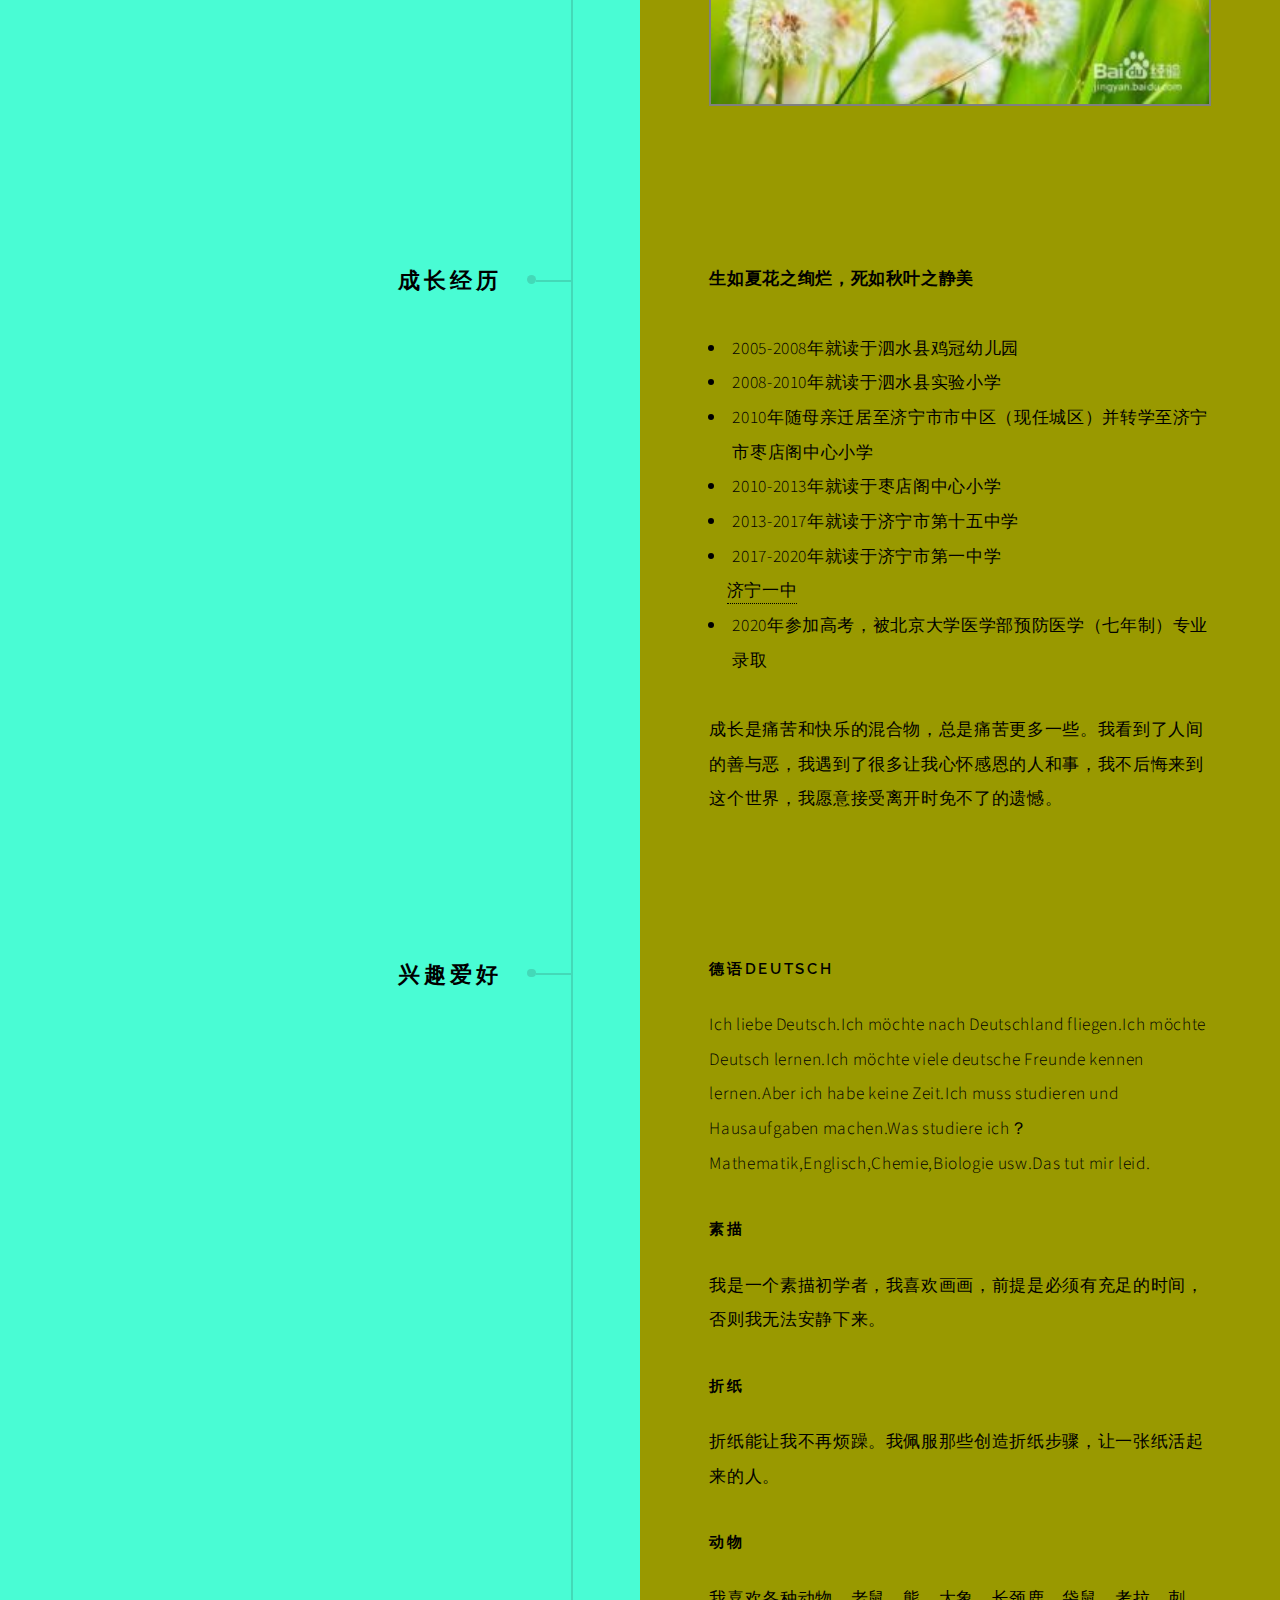
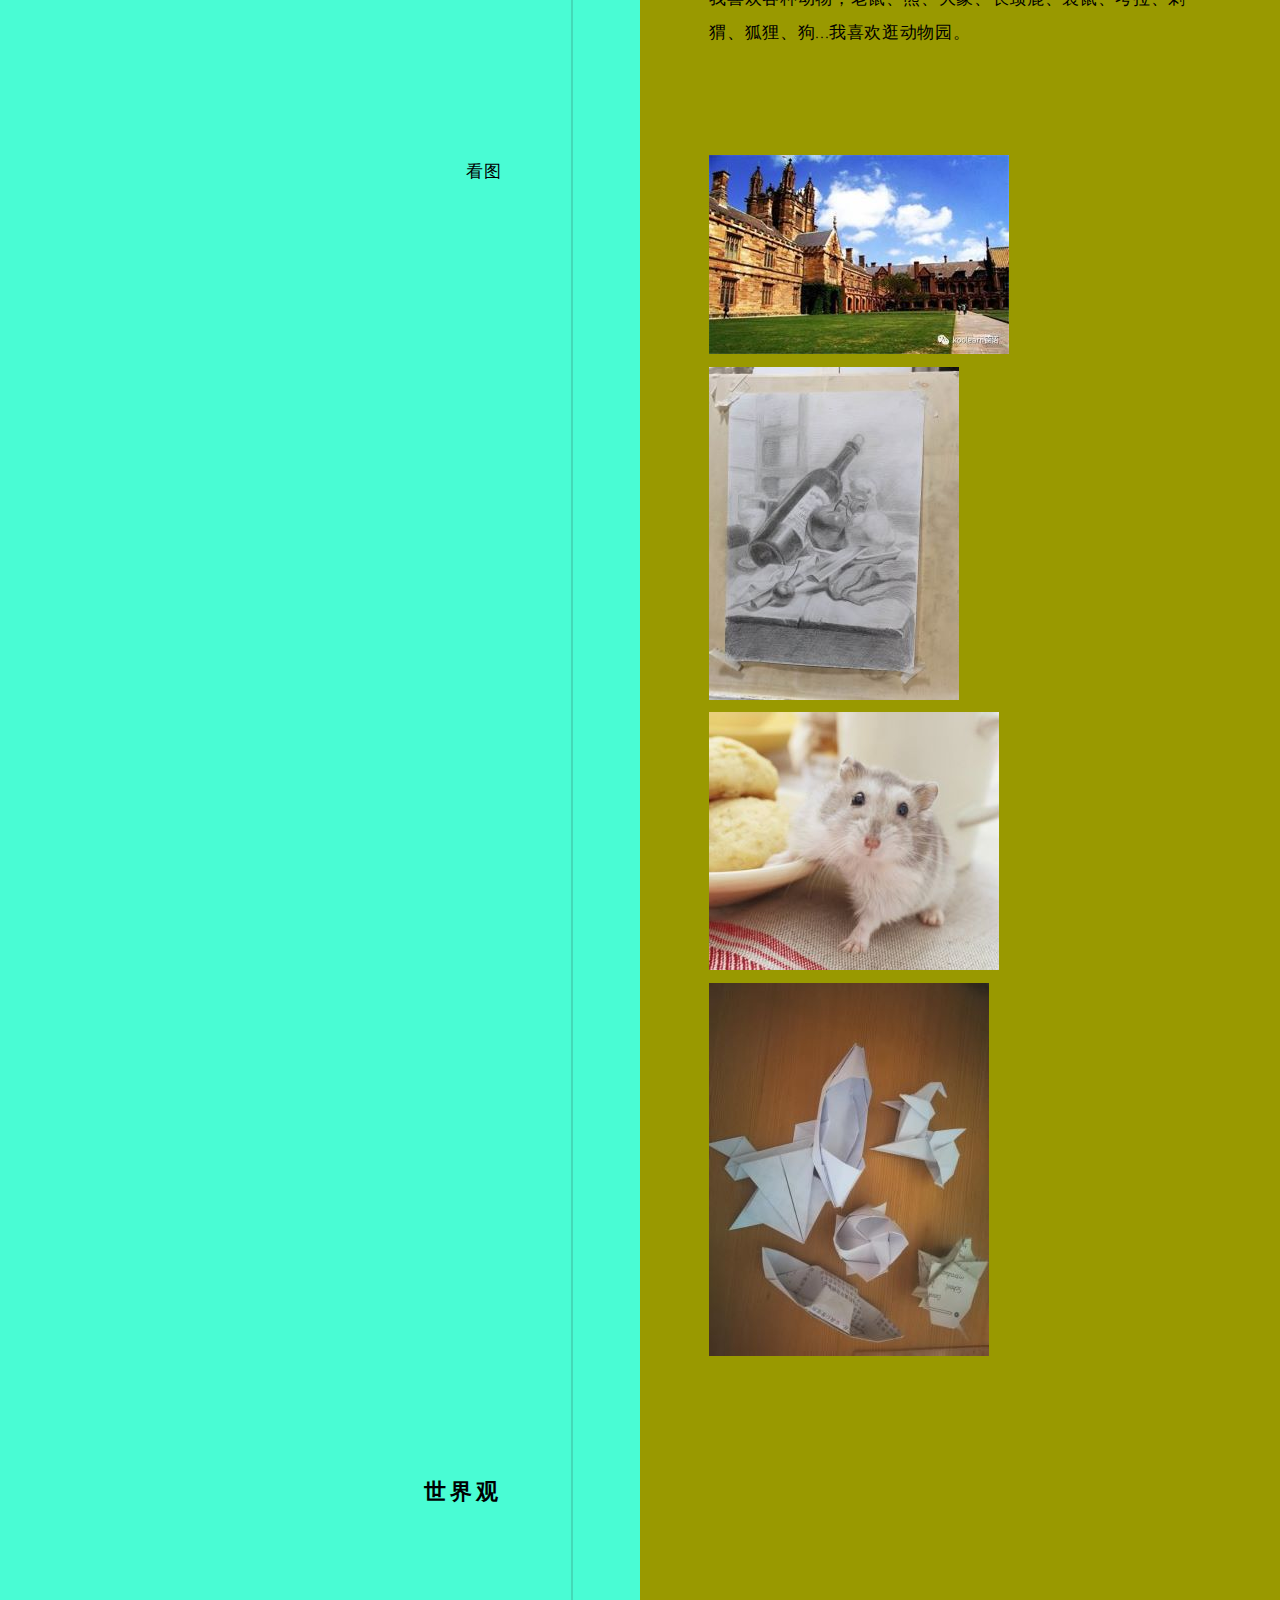
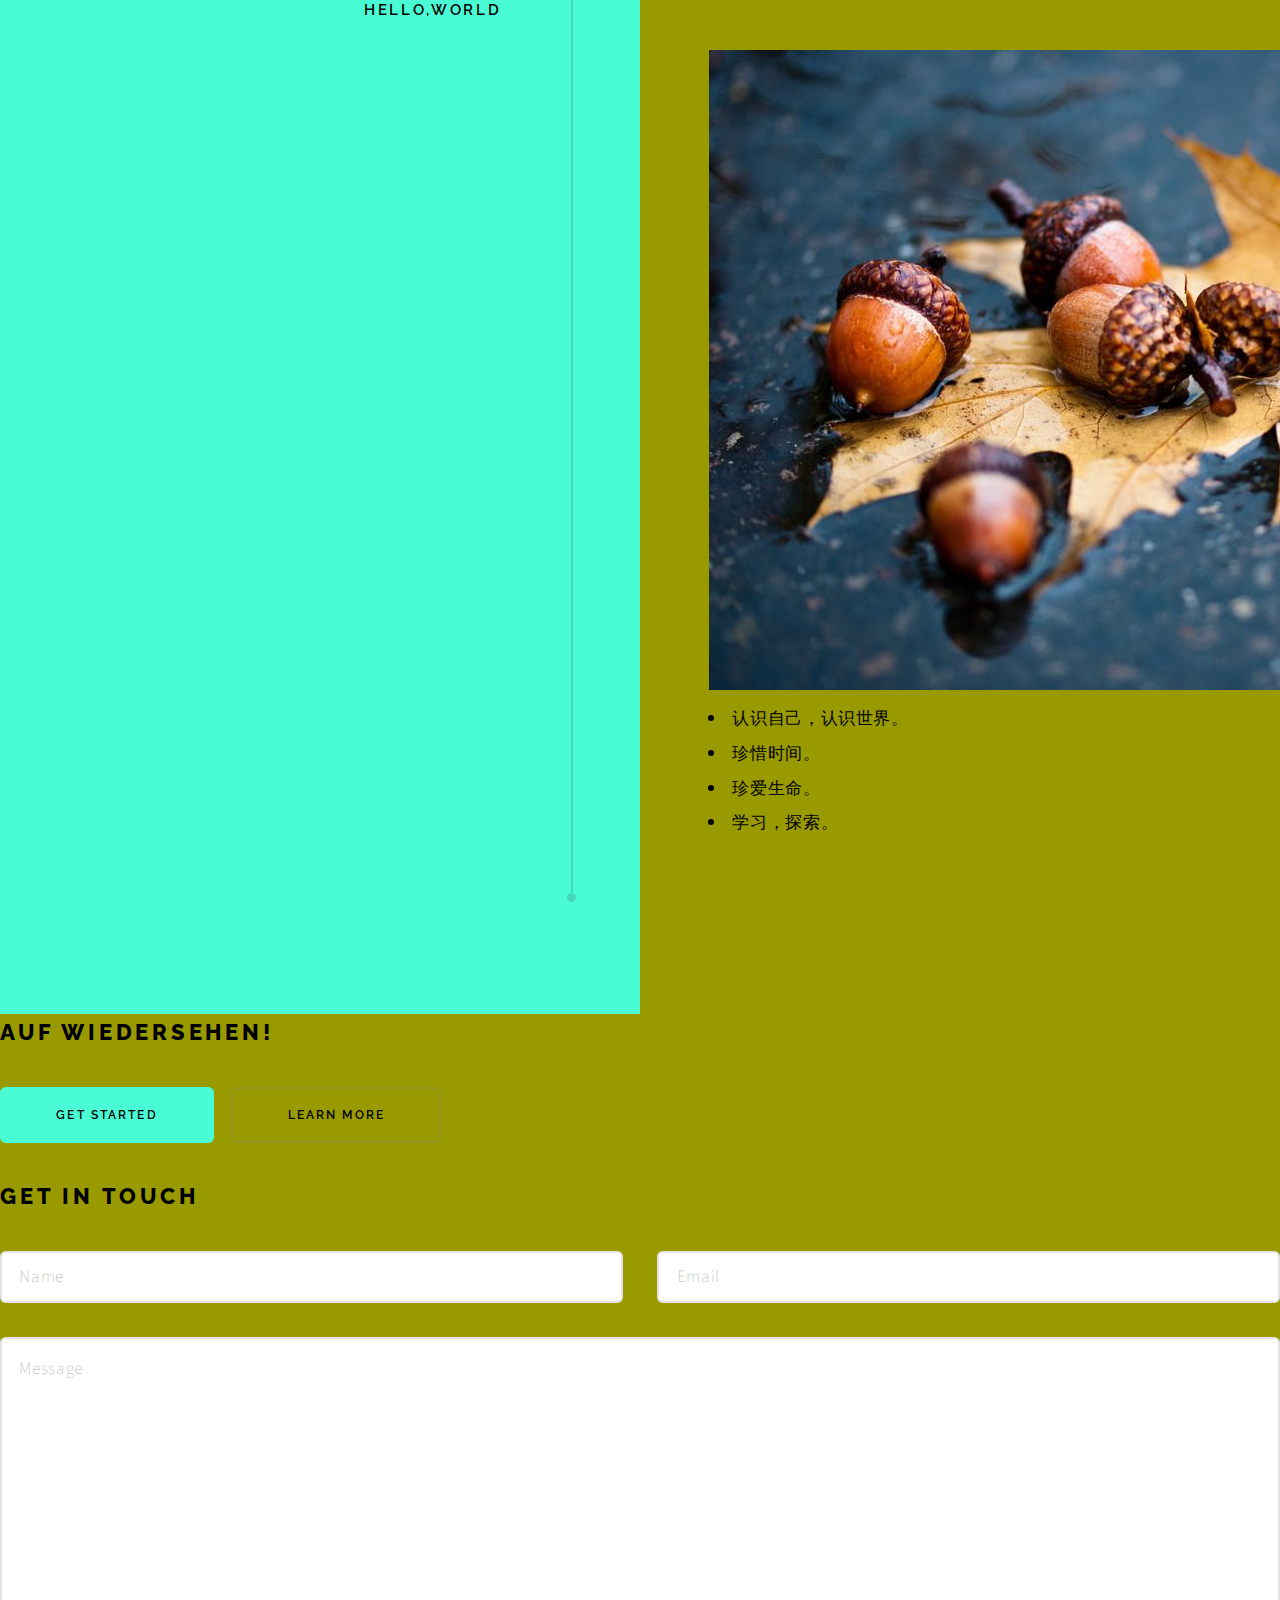
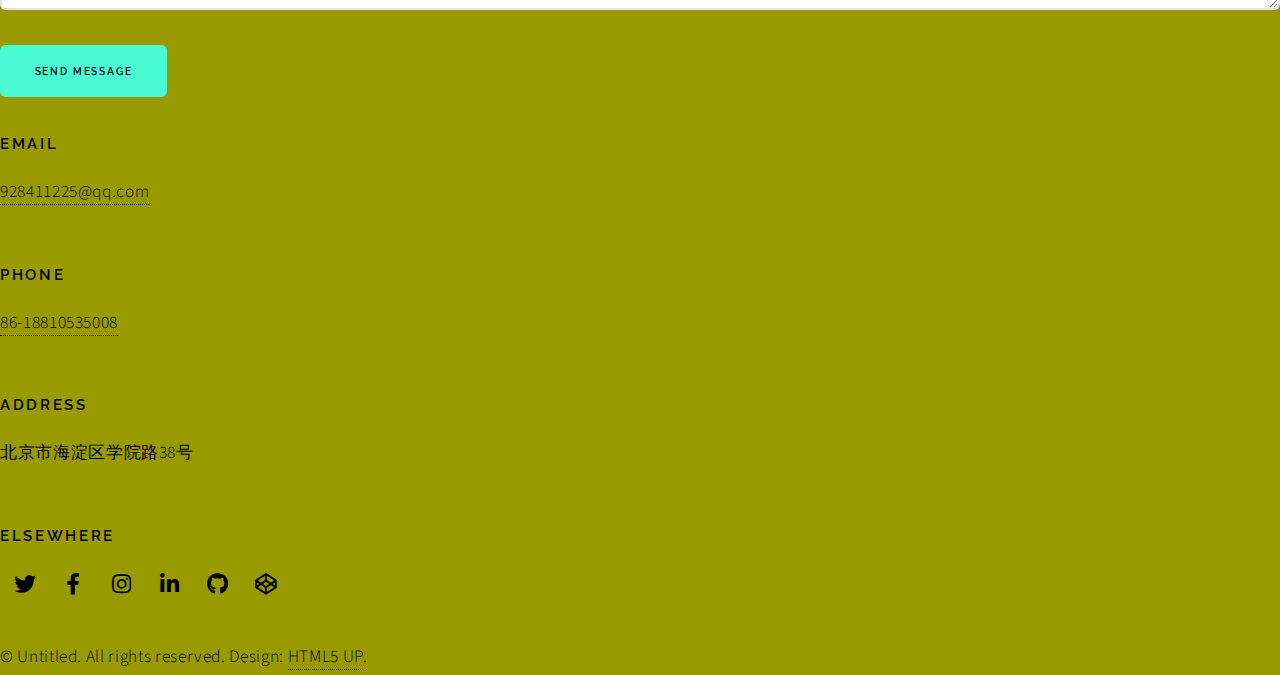
==== commit 49568348: "Update index.html" ====
--- a/index.html
+++ b/index.html
@@ -45,6 +45,7 @@
 								<li>性别：女</li>
 								<li>年龄：17</li>
 								<li>籍贯：中国大陆山东省济宁市泗水县</li>
+								<a href="https://baike.so.com/doc/5354889-5590353.html">泗水</a>
 								<li>出生日期：2002.10.25</li>
 								<li>星座：天蝎</li>
 								<li>属相：马</li>
